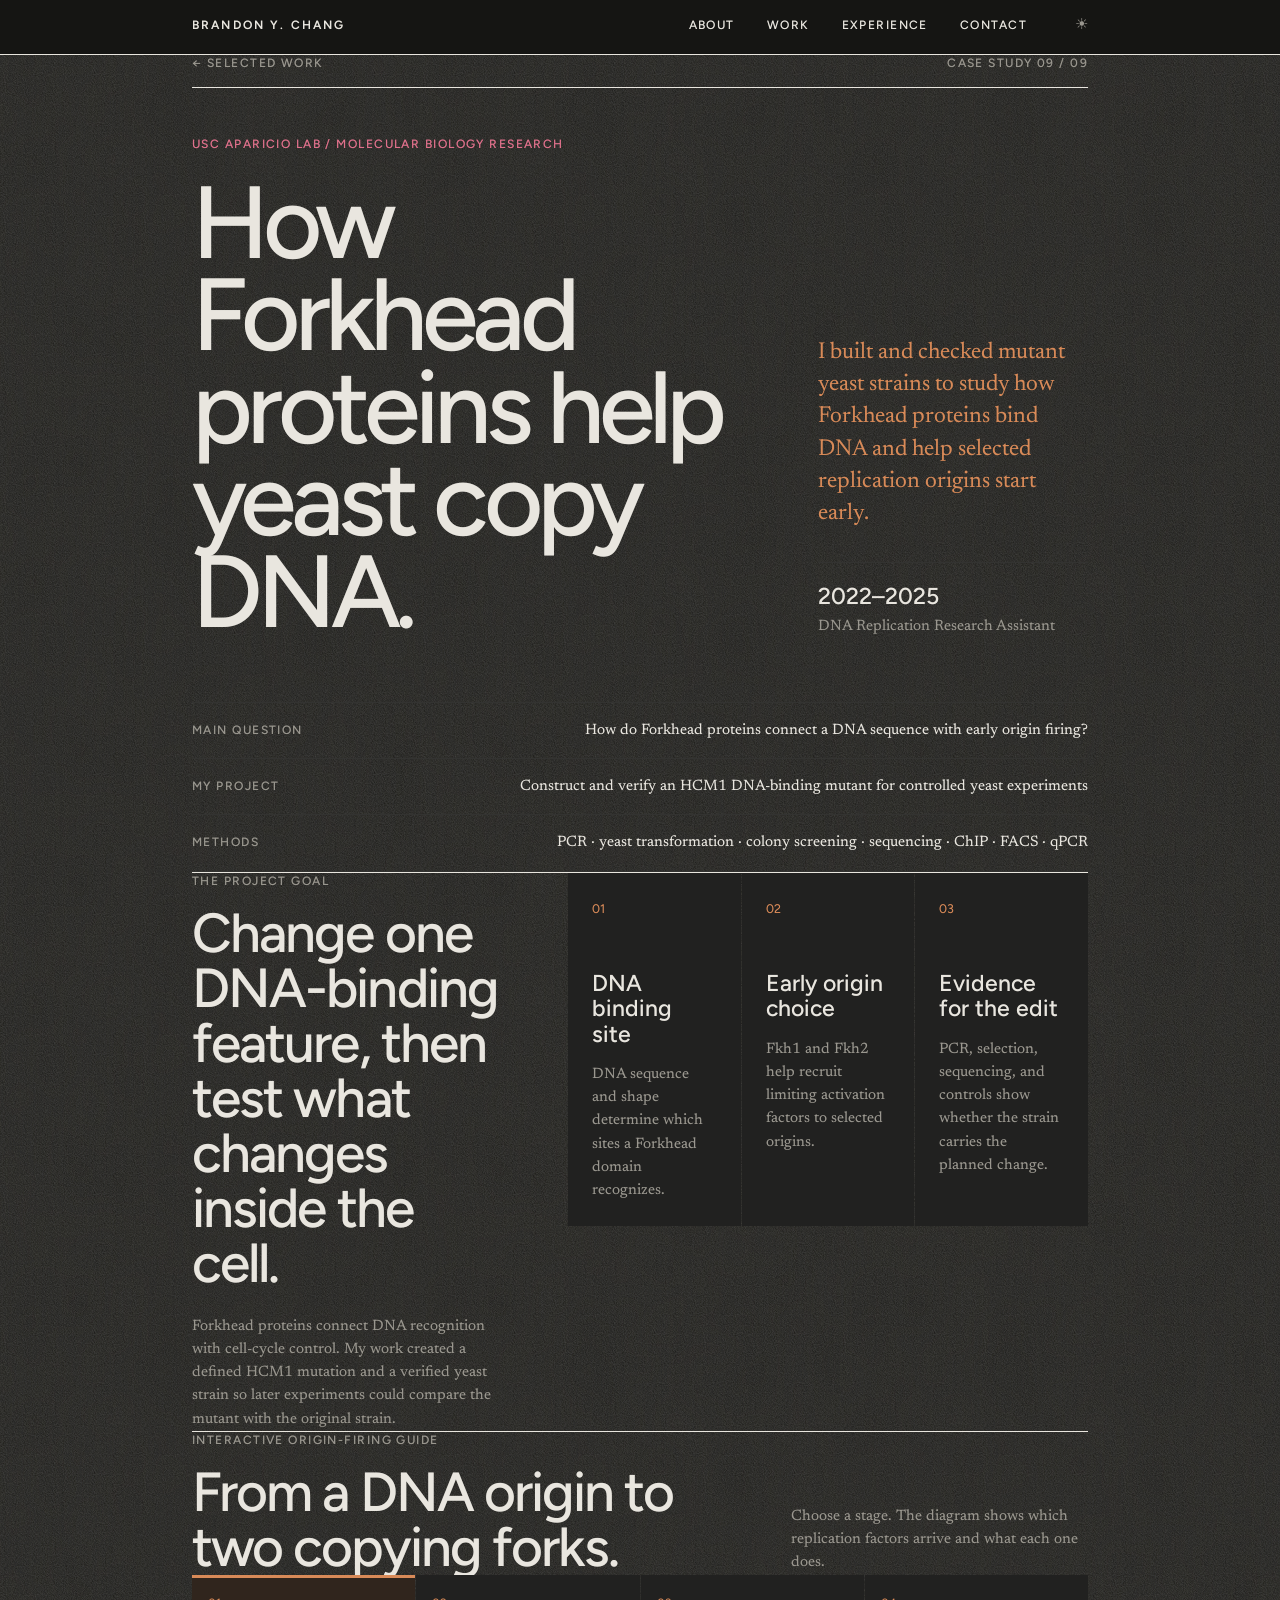
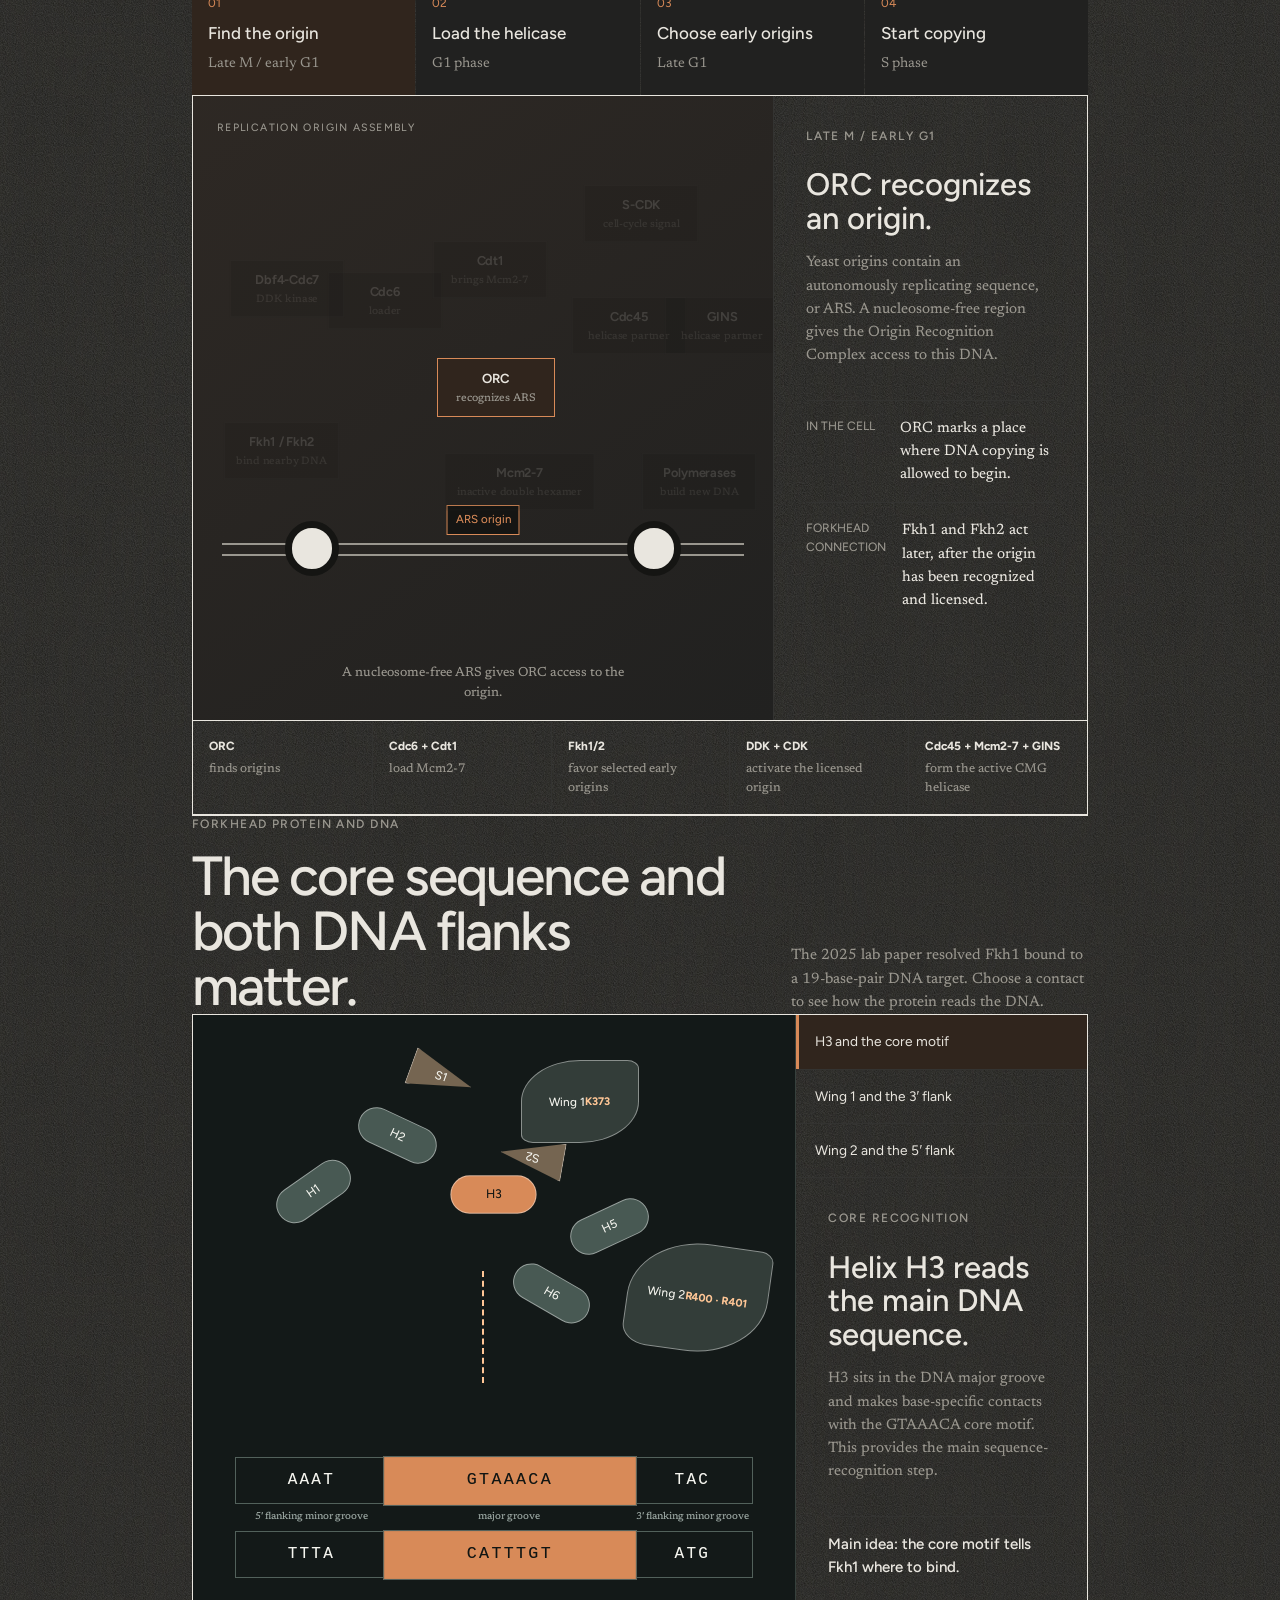
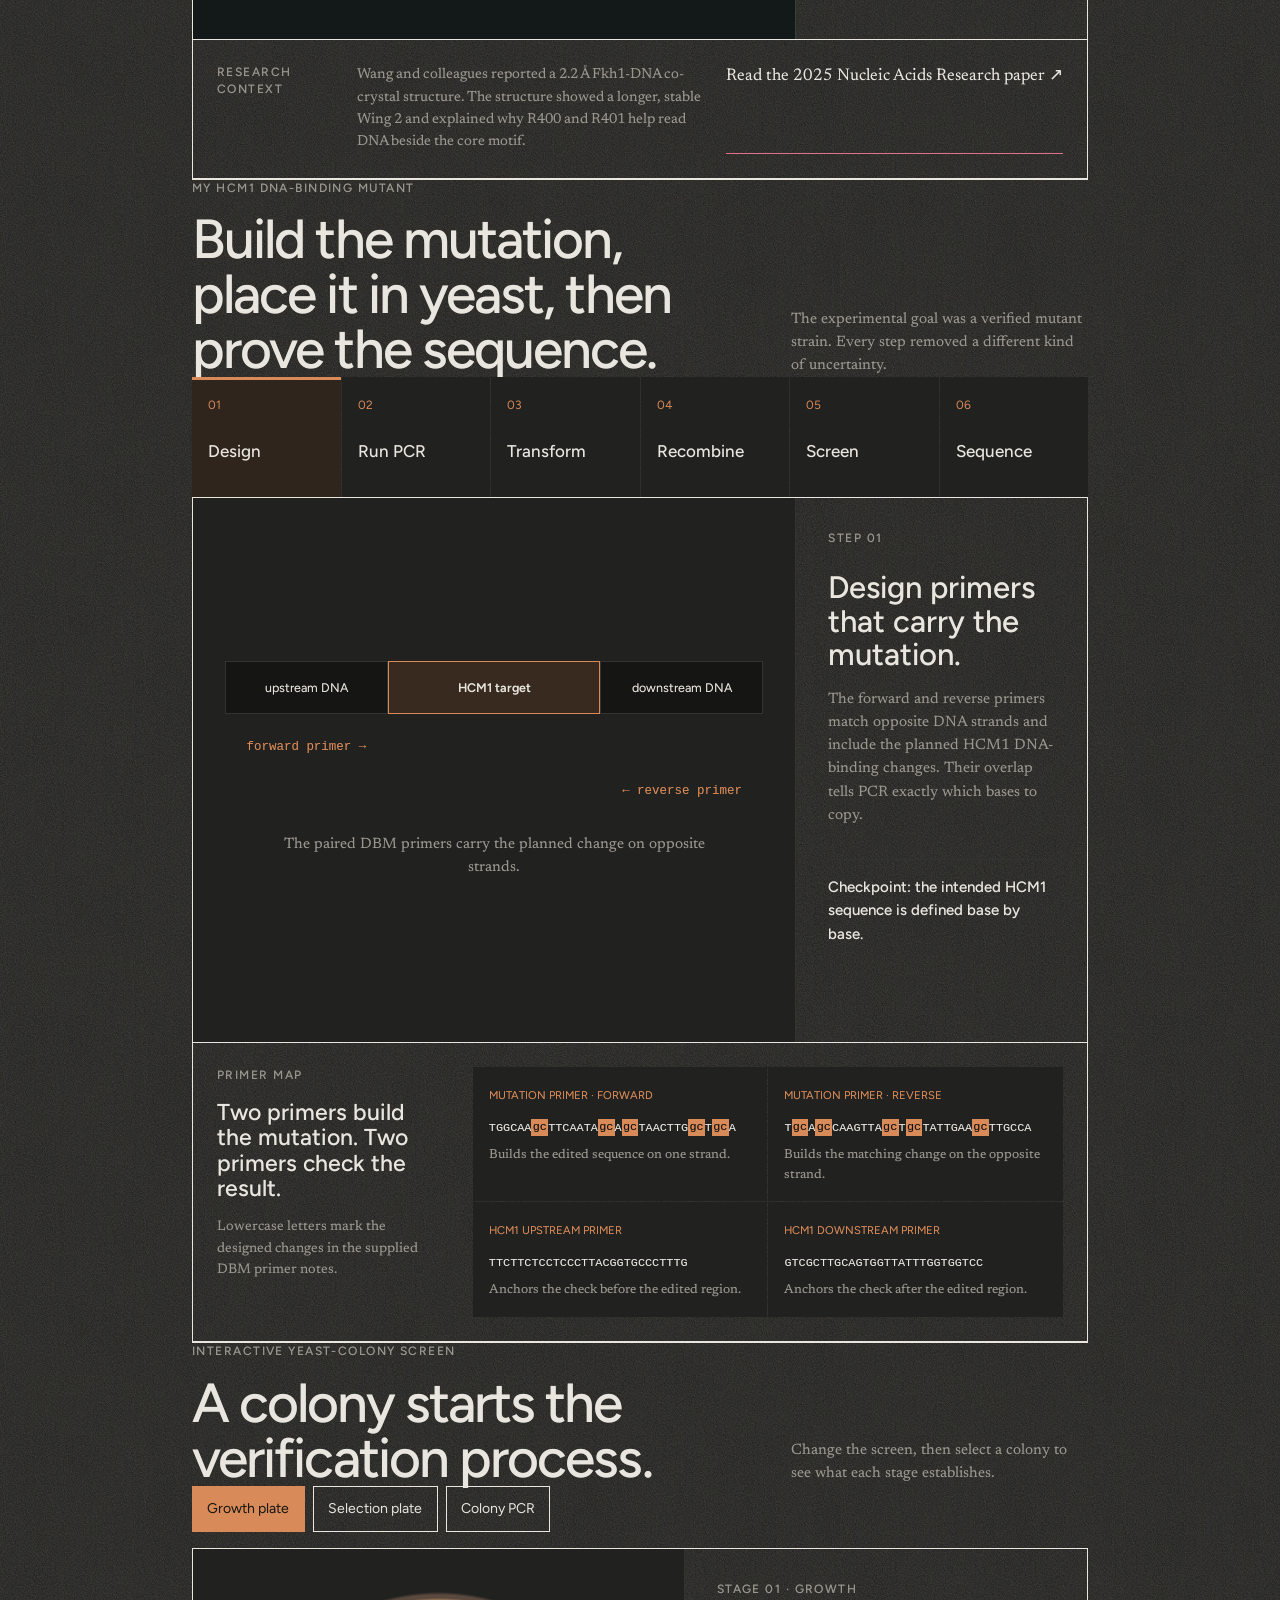
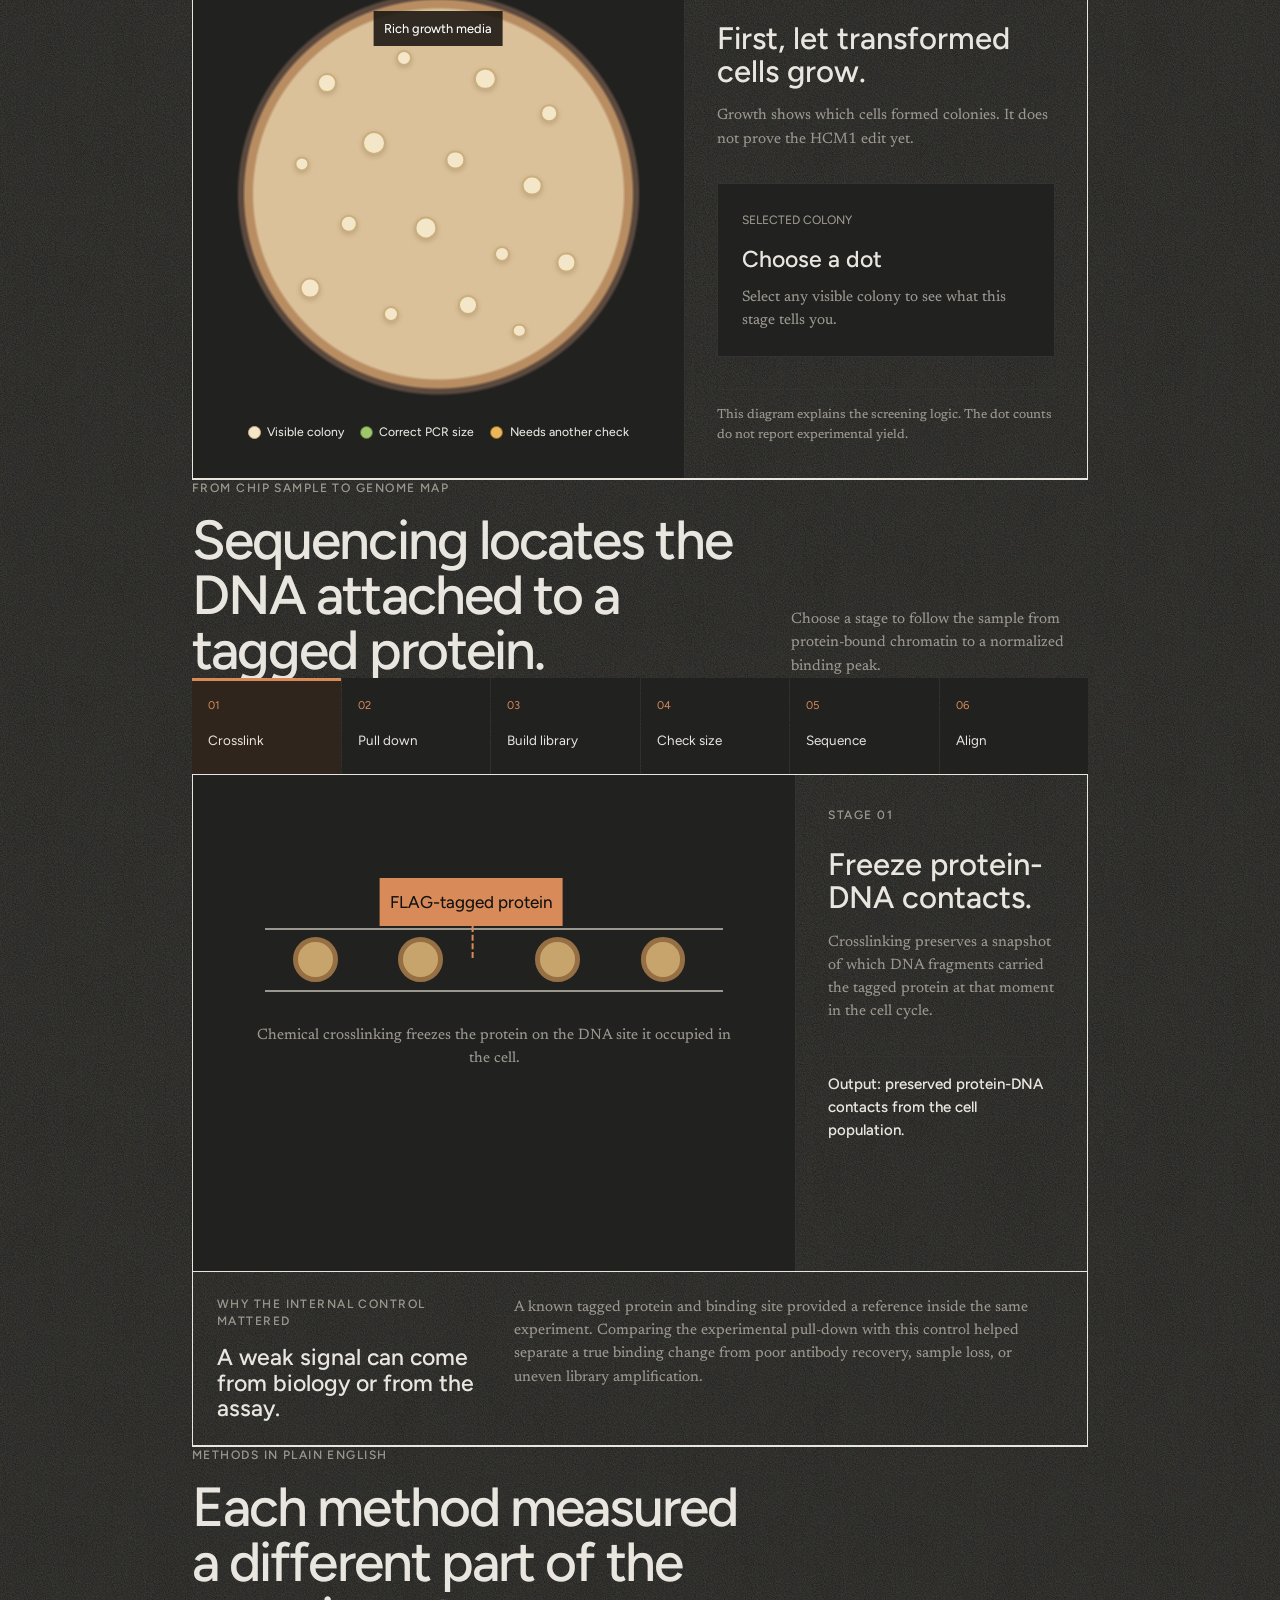
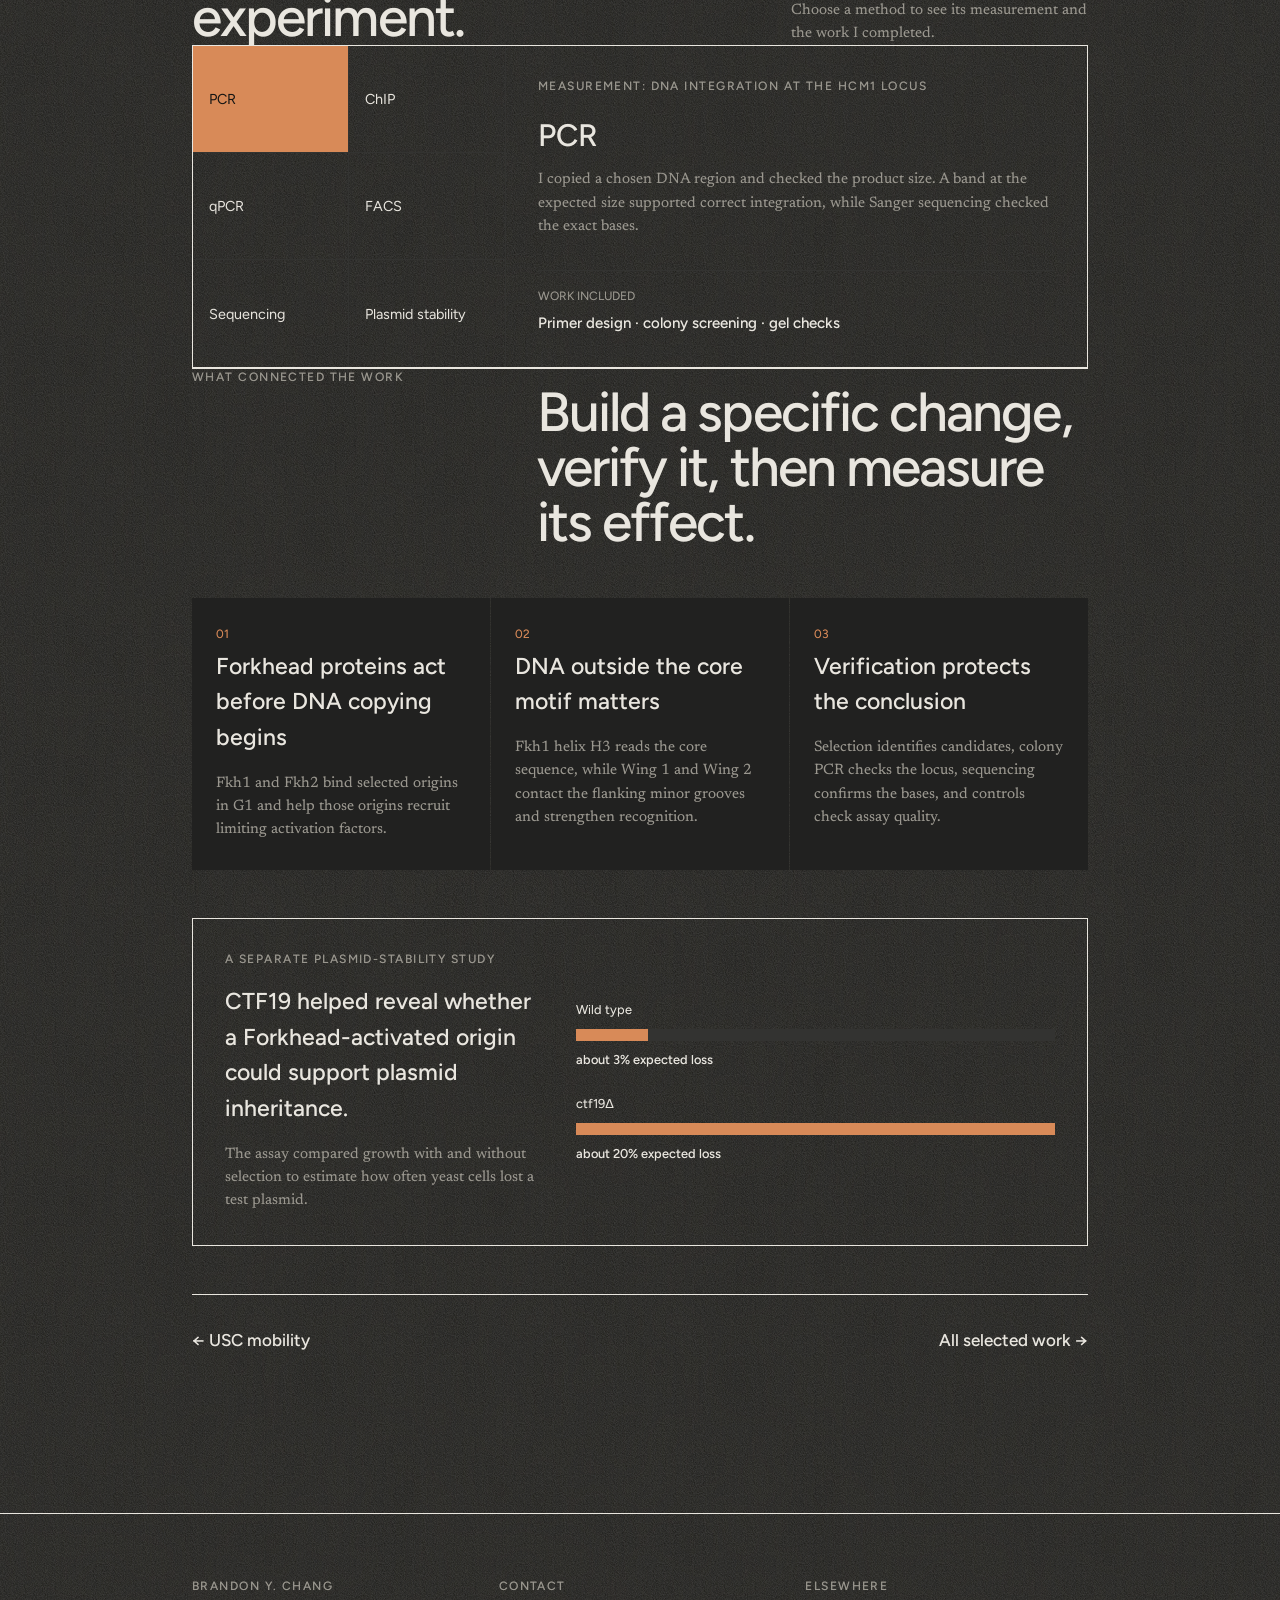
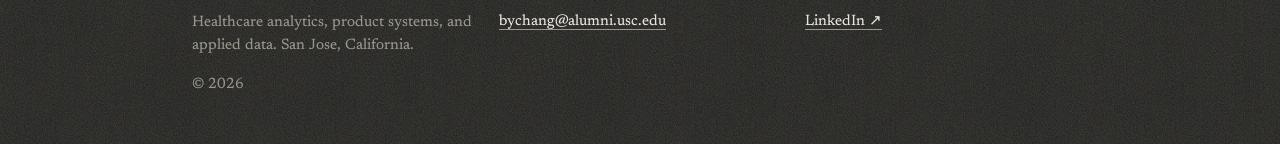
==== aparicio-lab.html @ e6389825 "Add files via upload" ====
<!doctype html>
<html lang="en" data-theme="dark">
<head>
  <meta charset="utf-8">
  <meta name="viewport" content="width=device-width, initial-scale=1">
  <meta name="description" content="An interactive case study of Brandon Chang's Forkhead protein, HCM1 gene-editing, yeast transformation, PCR, and DNA sequencing research in the USC Aparicio Lab.">
  <title>Forkhead and Yeast DNA Replication Research | Brandon Y. Chang</title>
  <link rel="preconnect" href="https://fonts.googleapis.com">
  <link rel="preconnect" href="https://fonts.gstatic.com" crossorigin>
  <link href="https://fonts.googleapis.com/css2?family=Aboreto&family=Figtree:wght@400;500;600&family=Newsreader:opsz,wght@6..72,400;6..72,500&display=swap" rel="stylesheet">
  <link rel="stylesheet" href="styles.css?v=19">
  <script src="script.js?v=19" defer></script>
</head>
<body class="case-page aparicio-case"><div class="shell">
  <header class="masthead-bar"><div class="page"><div class="bar">
    <a href="index.html" class="wordmark">Brandon&nbsp;Y.&nbsp;Chang</a>
    <nav class="nav" aria-label="Primary navigation"><a href="index.html#about" class="nav-item">About</a><a href="index.html#work" class="nav-item">Work</a><a href="index.html#experience" class="nav-item">Experience</a><a href="index.html#contact" class="nav-item">Contact</a></nav>
    <button type="button" class="theme-toggle" aria-label="Switch to light mode" title="Switch to light mode"><span aria-hidden="true">☀</span></button>
    <button type="button" class="burger" aria-expanded="false" aria-controls="mobile-menu" aria-label="Open menu"><span class="bar-line" aria-hidden="true"></span><span class="bar-line" aria-hidden="true"></span></button>
  </div></div></header>
  <div id="mobile-menu" class="drawer" aria-hidden="true"><div class="page drawer-inner"><a href="index.html" class="drawer-link">Home</a><a href="index.html#about" class="drawer-link">About</a><a href="index.html#work" class="drawer-link">Work</a><a href="index.html#experience" class="drawer-link">Experience</a><a href="index.html#contact" class="drawer-link">Contact</a></div></div>

  <main><div class="page aparicio-page">
    <section class="aparicio-hero">
      <div class="case-folio"><a class="label" href="index.html#work">← Selected work</a><span class="label">Case study 09 / 09</span></div>
      <div class="aparicio-title-grid">
        <div><p class="label headnote">USC Aparicio Lab / Molecular biology research</p><h1>How Forkhead proteins help yeast copy DNA.</h1></div>
        <div class="aparicio-summary"><p>I built and checked mutant yeast strains to study how Forkhead proteins bind DNA and help selected replication origins start early.</p><div><strong>2022–2025</strong><span>DNA Replication Research Assistant</span></div></div>
      </div>
      <dl class="case-credits aparicio-credits"><div><dt class="label">Main question</dt><dd>How do Forkhead proteins connect a DNA sequence with early origin firing?</dd></div><div><dt class="label">My project</dt><dd>Construct and verify an HCM1 DNA-binding mutant for controlled yeast experiments</dd></div><div><dt class="label">Methods</dt><dd>PCR · yeast transformation · colony screening · sequencing · ChIP · FACS · qPCR</dd></div></dl>
    </section>

    <section class="research-question" aria-labelledby="research-question-title">
      <div><p class="label">The project goal</p><h2 id="research-question-title">Change one DNA-binding feature, then test what changes inside the cell.</h2><p>Forkhead proteins connect DNA recognition with cell-cycle control. My work created a defined HCM1 mutation and a verified yeast strain so later experiments could compare the mutant with the original strain.</p></div>
      <div class="research-thread-grid">
        <article><span>01</span><strong>DNA binding site</strong><p>DNA sequence and shape determine which sites a Forkhead domain recognizes.</p></article>
        <article><span>02</span><strong>Early origin choice</strong><p>Fkh1 and Fkh2 help recruit limiting activation factors to selected origins.</p></article>
        <article><span>03</span><strong>Evidence for the edit</strong><p>PCR, selection, sequencing, and controls show whether the strain carries the planned change.</p></article>
      </div>
    </section>

    <section class="replication-explorer" aria-labelledby="replication-title">
      <div class="replication-head"><div><p class="label">Interactive origin-firing guide</p><h2 id="replication-title">From a DNA origin to two copying forks.</h2></div><p>Choose a stage. The diagram shows which replication factors arrive and what each one does.</p></div>
      <div class="replication-tabs replication-tabs-four" role="tablist" aria-label="Choose a DNA replication stage">
        <button type="button" class="active" role="tab" aria-selected="true" data-replication-stage="recognize"><span>01</span><strong>Find the origin</strong><small>Late M / early G1</small></button>
        <button type="button" role="tab" aria-selected="false" data-replication-stage="license"><span>02</span><strong>Load the helicase</strong><small>G1 phase</small></button>
        <button type="button" role="tab" aria-selected="false" data-replication-stage="recruit"><span>03</span><strong>Choose early origins</strong><small>Late G1</small></button>
        <button type="button" role="tab" aria-selected="false" data-replication-stage="fire"><span>04</span><strong>Start copying</strong><small>S phase</small></button>
      </div>
      <div class="replication-panel replication-panel-detailed">
        <div class="origin-machine" id="replication-diagram" data-stage="recognize" aria-label="Interactive diagram of origin recognition, licensing, activation, and replication fork formation">
          <div class="factor factor-orc"><strong>ORC</strong><span>recognizes ARS</span></div><div class="factor factor-cdc6"><strong>Cdc6</strong><span>loader</span></div><div class="factor factor-cdt1"><strong>Cdt1</strong><span>brings Mcm2-7</span></div><div class="factor factor-mcm"><strong>Mcm2-7</strong><span>inactive double hexamer</span></div><div class="factor factor-fkh"><strong>Fkh1 / Fkh2</strong><span>bind nearby DNA</span></div><div class="factor factor-ddk"><strong>Dbf4-Cdc7</strong><span>DDK kinase</span></div><div class="factor factor-cdk"><strong>S-CDK</strong><span>cell-cycle signal</span></div><div class="factor factor-cdc45"><strong>Cdc45</strong><span>helicase partner</span></div><div class="factor factor-gins"><strong>GINS</strong><span>helicase partner</span></div><div class="factor factor-pol"><strong>Polymerases</strong><span>build new DNA</span></div>
          <div class="origin-dna"><i class="nucleosome nucleosome-left"></i><i class="nucleosome nucleosome-right"></i><span class="ars-label">ARS origin</span><b class="strand strand-top"></b><b class="strand strand-bottom"></b><i class="fork fork-left"></i><i class="fork fork-right"></i></div>
          <div class="machine-caption" id="machine-caption">A nucleosome-free ARS gives ORC access to the origin.</div>
        </div>
        <article aria-live="polite"><p class="label" id="replication-kicker">Late M / early G1</p><h3 id="replication-stage-title">ORC recognizes an origin.</h3><p id="replication-stage-copy">Yeast origins contain an autonomously replicating sequence, or ARS. A nucleosome-free region gives the Origin Recognition Complex access to this DNA.</p><dl><div><dt>In the cell</dt><dd id="replication-plain">ORC marks a place where DNA copying is allowed to begin.</dd></div><div><dt>Forkhead connection</dt><dd id="replication-method">Fkh1 and Fkh2 act later, after the origin has been recognized and licensed.</dd></div></dl></article>
      </div>
      <div class="factor-legend"><span><b>ORC</b> finds origins</span><span><b>Cdc6 + Cdt1</b> load Mcm2-7</span><span><b>Fkh1/2</b> favor selected early origins</span><span><b>DDK + CDK</b> activate the licensed origin</span><span><b>Cdc45 + Mcm2-7 + GINS</b> form the active CMG helicase</span></div>
    </section>

    <section class="forkhead-explorer" aria-labelledby="forkhead-title">
      <div class="forkhead-head"><div><p class="label">Forkhead protein and DNA</p><h2 id="forkhead-title">The core sequence and both DNA flanks matter.</h2></div><p>The 2025 lab paper resolved Fkh1 bound to a 19-base-pair DNA target. Choose a contact to see how the protein reads the DNA.</p></div>
      <div class="forkhead-workbench">
        <div class="forkhead-visual" id="forkhead-visual" data-contact="core" aria-label="Diagram of Fkh1 helix H3, Wing 1, and Wing 2 contacting a DNA target">
          <div class="protein-fold"><span class="helix h1">H1</span><span class="helix h2">H2</span><span class="helix h3">H3</span><span class="beta s1">S1</span><span class="wing wing1">Wing 1<br><b>K373</b></span><span class="beta s2">S2</span><span class="helix h5">H5</span><span class="wing wing2">Wing 2<br><b>R400 · R401</b></span><span class="helix h6">H6</span></div>
          <div class="dna-contact-map"><div class="dna-strand dna-strand-one"><span class="flank-five">AAAT</span><span class="core-motif">GTAAACA</span><span class="flank-three">TAC</span></div><div class="groove-labels"><span>5′ flanking minor groove</span><span>major groove</span><span>3′ flanking minor groove</span></div><div class="dna-strand dna-strand-two"><span class="flank-five">TTTA</span><span class="core-motif">CATTTGT</span><span class="flank-three">ATG</span></div></div>
          <i class="contact-line contact-core"></i><i class="contact-line contact-wing-one"></i><i class="contact-line contact-wing-two"></i>
        </div>
        <div><div class="forkhead-tabs" role="tablist" aria-label="Choose a Forkhead DNA contact"><button type="button" class="active" role="tab" aria-selected="true" data-forkhead-contact="core">H3 and the core motif</button><button type="button" role="tab" aria-selected="false" data-forkhead-contact="wing1">Wing 1 and the 3′ flank</button><button type="button" role="tab" aria-selected="false" data-forkhead-contact="wing2">Wing 2 and the 5′ flank</button></div><article class="forkhead-readout" aria-live="polite"><p class="label" id="forkhead-contact-label">Core recognition</p><h3 id="forkhead-contact-title">Helix H3 reads the main DNA sequence.</h3><p id="forkhead-contact-copy">H3 sits in the DNA major groove and makes base-specific contacts with the GTAAACA core motif. This provides the main sequence-recognition step.</p><strong id="forkhead-contact-result">Main idea: the core motif tells Fkh1 where to bind.</strong></article></div>
      </div>
      <div class="paper-context"><p class="label">Research context</p><p>Wang and colleagues reported a 2.2 Å Fkh1-DNA co-crystal structure. The structure showed a longer, stable Wing 2 and explained why R400 and R401 help read DNA beside the core motif.</p><a class="link" href="https://doi.org/10.1093/nar/gkaf946" target="_blank" rel="noopener noreferrer">Read the 2025 Nucleic Acids Research paper ↗</a></div>
    </section>

    <section class="hcm-workbench" aria-labelledby="hcm-title">
      <div class="hcm-head"><div><p class="label">My HCM1 DNA-binding mutant</p><h2 id="hcm-title">Build the mutation, place it in yeast, then prove the sequence.</h2></div><p>The experimental goal was a verified mutant strain. Every step removed a different kind of uncertainty.</p></div>
      <div class="hcm-steps hcm-steps-six" role="tablist" aria-label="Choose an HCM1 strain-construction step"><button type="button" class="active" role="tab" aria-selected="true" data-hcm-step="design"><span>01</span><strong>Design</strong></button><button type="button" role="tab" aria-selected="false" data-hcm-step="pcr"><span>02</span><strong>Run PCR</strong></button><button type="button" role="tab" aria-selected="false" data-hcm-step="transform"><span>03</span><strong>Transform</strong></button><button type="button" role="tab" aria-selected="false" data-hcm-step="recombine"><span>04</span><strong>Recombine</strong></button><button type="button" role="tab" aria-selected="false" data-hcm-step="screen"><span>05</span><strong>Screen</strong></button><button type="button" role="tab" aria-selected="false" data-hcm-step="sequence"><span>06</span><strong>Sequence</strong></button></div>
      <div class="hcm-stage hcm-stage-detailed">
        <div class="edit-canvas" id="gene-edit-diagram" data-step="design" aria-label="Interactive HCM1 primer, PCR, transformation, recombination, screening, and sequencing diagram">
          <div class="edit-state" data-edit-view="design"><div class="edit-gene-line"><span>upstream DNA</span><strong>HCM1 target</strong><span>downstream DNA</span></div><div class="primer-arrow primer-forward">forward primer →</div><div class="primer-arrow primer-reverse">← reverse primer</div><p>The paired DBM primers carry the planned change on opposite strands.</p></div>
          <div class="edit-state" data-edit-view="pcr">
            <div class="pcr-cycle-visual" aria-label="PCR cycle showing strand separation, primer binding, and DNA extension">
              <article class="pcr-phase pcr-denature"><header><span>01</span><strong>Separate strands</strong><small>95°C</small></header><div class="pcr-strand-set"><div class="pcr-strand strand-a"><b>5′</b><i></i><b>3′</b></div><div class="pcr-strand strand-b"><b>3′</b><i></i><b>5′</b></div></div><p>Heat breaks the bonds between the two template strands.</p></article>
              <article class="pcr-phase pcr-anneal"><header><span>02</span><strong>Bind primers</strong><small>about 55°C</small></header><div class="pcr-strand-set"><div class="pcr-strand strand-a"><b>5′</b><i></i><b>3′</b><em class="primer primer-reverse-copy">reverse primer</em></div><div class="pcr-strand strand-b"><b>3′</b><i></i><b>5′</b><em class="primer primer-forward-copy">forward primer</em></div></div><p>The forward and reverse primers attach to matching HCM1 sequences.</p></article>
              <article class="pcr-phase pcr-extend"><header><span>03</span><strong>Extend new DNA</strong><small>72°C</small></header><div class="pcr-strand-set"><div class="pcr-strand strand-a"><b>5′</b><i></i><b>3′</b><em class="new-dna new-dna-top"></em></div><div class="pcr-strand strand-b"><b>3′</b><i></i><b>5′</b><em class="new-dna new-dna-bottom"></em></div></div><span class="pcr-polymerase-note">DNA polymerase extends from each primer</span><p>Polymerase adds bases from each primer to copy the full edited fragment.</p></article>
            </div>
            <div class="pcr-copy-growth" aria-label="PCR copy count after three cycles"><span>Start<strong>1 template</strong></span><i>→</i><span>Cycle 1<strong>2 copies</strong></span><i>→</i><span>Cycle 2<strong>4 copies</strong></span><i>→</i><span>Cycle 3<strong>8 copies</strong></span></div>
            <p>Repeating these three temperatures produces enough HCM1 DNA for yeast transformation.</p>
          </div>
          <div class="edit-state" data-edit-view="transform"><div class="transformation-diagram"><span class="dna-fragment">edited DNA</span><i class="transform-arrow">→</i><span class="yeast-cell"><b>yeast</b></span><div><strong>LiAc + PEG</strong><small>helps DNA enter cells</small></div></div><p>Transformation introduces the edited DNA into a population of yeast cells.</p></div>
          <div class="edit-state" data-edit-view="recombine"><div class="alignment-stack"><div><span>left matching region</span><strong>planned HCM1 edit</strong><span>right matching region</span></div><i>aligns with</i><div><span>left genomic DNA</span><strong>original HCM1 region</strong><span>right genomic DNA</span></div></div><div class="recombined-result">homologous recombination → edited genomic locus</div><p>Matching DNA on both sides guides repair to the intended location.</p></div>
          <div class="edit-state" data-edit-view="screen"><div class="screen-diagram"><span class="mini-colony">A</span><span class="mini-colony confirmed">B</span><span class="mini-colony">C</span><i>selection plate</i><div class="gel-lanes"><b></b><b class="band-ok"></b><b></b></div></div><p>Selection finds cells carrying the marker. Colony PCR checks whether the edit sits at the correct locus.</p></div>
          <div class="edit-state" data-edit-view="sequence"><div class="sequence-alignment"><div><span>Expected edit</span><code>TGGCAA<mark>gc</mark>TTCAATA<mark>gc</mark>A<mark>gc</mark>TAACTTG<mark>gc</mark>T<mark>gc</mark>A</code></div><div><span>Colony read</span><code>TGGCAA<mark>GC</mark>TTCAATA<mark>GC</mark>A<mark>GC</mark>TAACTTG<mark>GC</mark>T<mark>GC</mark>A</code></div><div class="alignment-match">|||||||||||||||||||||||||||||||||||</div></div><p>A matching Sanger read confirms the intended bases before the strain moves into later experiments.</p></div>
        </div>
        <article aria-live="polite"><p class="label" id="hcm-step-label">Step 01</p><h3 id="hcm-step-title">Design primers that carry the mutation.</h3><p id="hcm-step-copy">The forward and reverse primers match opposite DNA strands and include the planned HCM1 DNA-binding changes. Their overlap tells PCR exactly which bases to copy.</p><strong id="hcm-step-result">Checkpoint: the intended HCM1 sequence is defined base by base.</strong></article>
      </div>
      <div class="primer-board" aria-labelledby="primer-board-title"><div><p class="label">Primer map</p><h3 id="primer-board-title">Two primers build the mutation. Two primers check the result.</h3><p>Lowercase letters mark the designed changes in the supplied DBM primer notes.</p></div><div class="primer-cards"><article><span>Mutation primer · forward</span><code>TGGCAA<mark>gc</mark>TTCAATA<mark>gc</mark>A<mark>gc</mark>TAACTTG<mark>gc</mark>T<mark>gc</mark>A</code><p>Builds the edited sequence on one strand.</p></article><article><span>Mutation primer · reverse</span><code>T<mark>gc</mark>A<mark>gc</mark>CAAGTTA<mark>gc</mark>T<mark>gc</mark>TATTGAA<mark>gc</mark>TTGCCA</code><p>Builds the matching change on the opposite strand.</p></article><article><span>HCM1 upstream primer</span><code>TTCTTCTCCTCCCTTACGGTGCCCTTTG</code><p>Anchors the check before the edited region.</p></article><article><span>HCM1 downstream primer</span><code>GTCGCTTGCAGTGGTTATTTGGTGGTCC</code><p>Anchors the check after the edited region.</p></article></div></div>
    </section>

    <section class="colony-explorer" aria-labelledby="colony-title">
      <div class="colony-head"><div><p class="label">Interactive yeast-colony screen</p><h2 id="colony-title">A colony starts the verification process.</h2></div><p>Change the screen, then select a colony to see what each stage establishes.</p></div>
      <div class="colony-controls" role="tablist" aria-label="Choose a colony screening stage"><button type="button" class="active" role="tab" aria-selected="true" data-plate-condition="growth">Growth plate</button><button type="button" role="tab" aria-selected="false" data-plate-condition="selection">Selection plate</button><button type="button" role="tab" aria-selected="false" data-plate-condition="pcr">Colony PCR</button></div>
      <div class="colony-lab">
        <div><div class="yeast-plate" id="yeast-plate" data-condition="growth" aria-label="Interactive diagram of yeast colonies on an agar plate"><span class="plate-label" id="plate-label">Rich growth media</span>
          <button type="button" class="yeast-colony" style="--x:24%;--y:24%;--s:1.25rem" data-colony="01" data-select="no" data-pcr="none" aria-label="Colony 01"></button><button type="button" class="yeast-colony" style="--x:42%;--y:18%;--s:1rem" data-colony="02" data-select="yes" data-pcr="confirmed" aria-label="Colony 02"></button><button type="button" class="yeast-colony" style="--x:61%;--y:23%;--s:1.4rem" data-colony="03" data-select="yes" data-pcr="recheck" aria-label="Colony 03"></button><button type="button" class="yeast-colony" style="--x:76%;--y:31%;--s:1.1rem" data-colony="04" data-select="no" data-pcr="none" aria-label="Colony 04"></button><button type="button" class="yeast-colony" style="--x:18%;--y:43%;--s:.95rem" data-colony="05" data-select="yes" data-pcr="confirmed" aria-label="Colony 05"></button><button type="button" class="yeast-colony" style="--x:35%;--y:38%;--s:1.5rem" data-colony="06" data-select="yes" data-pcr="confirmed" aria-label="Colony 06"></button><button type="button" class="yeast-colony" style="--x:54%;--y:42%;--s:1.2rem" data-colony="07" data-select="no" data-pcr="none" aria-label="Colony 07"></button><button type="button" class="yeast-colony" style="--x:72%;--y:48%;--s:1.3rem" data-colony="08" data-select="yes" data-pcr="confirmed" aria-label="Colony 08"></button><button type="button" class="yeast-colony" style="--x:29%;--y:57%;--s:1.15rem" data-colony="09" data-select="yes" data-pcr="recheck" aria-label="Colony 09"></button><button type="button" class="yeast-colony" style="--x:47%;--y:58%;--s:1.45rem" data-colony="10" data-select="yes" data-pcr="confirmed" aria-label="Colony 10"></button><button type="button" class="yeast-colony" style="--x:65%;--y:64%;--s:1rem" data-colony="11" data-select="no" data-pcr="none" aria-label="Colony 11"></button><button type="button" class="yeast-colony" style="--x:80%;--y:66%;--s:1.2rem" data-colony="12" data-select="yes" data-pcr="confirmed" aria-label="Colony 12"></button><button type="button" class="yeast-colony" style="--x:20%;--y:72%;--s:1.3rem" data-colony="13" data-select="no" data-pcr="none" aria-label="Colony 13"></button><button type="button" class="yeast-colony" style="--x:39%;--y:78%;--s:1rem" data-colony="14" data-select="yes" data-pcr="confirmed" aria-label="Colony 14"></button><button type="button" class="yeast-colony" style="--x:57%;--y:76%;--s:1.25rem" data-colony="15" data-select="yes" data-pcr="recheck" aria-label="Colony 15"></button><button type="button" class="yeast-colony" style="--x:69%;--y:82%;--s:.9rem" data-colony="16" data-select="yes" data-pcr="confirmed" aria-label="Colony 16"></button>
        </div><div class="plate-legend"><span><i class="legend-colony"></i>Visible colony</span><span><i class="legend-confirmed"></i>Correct PCR size</span><span><i class="legend-recheck"></i>Needs another check</span></div></div>
        <aside class="colony-readout" aria-live="polite"><p class="label" id="plate-stage-label">Stage 01 · Growth</p><h3 id="plate-stage-title">First, let transformed cells grow.</h3><p id="plate-stage-copy">Growth shows which cells formed colonies. It does not prove the HCM1 edit yet.</p><div class="selected-colony"><span>Selected colony</span><strong id="selected-colony-id">Choose a dot</strong><p id="selected-colony-copy">Select any visible colony to see what this stage tells you.</p></div><p class="plate-note">This diagram explains the screening logic. The dot counts do not report experimental yield.</p></aside>
      </div>
    </section>

    <section class="sequencing-explorer" aria-labelledby="sequencing-title">
      <div class="sequencing-head">
<div>
<p class="label">From ChIP sample to genome map</p>
<h2 id="sequencing-title">Sequencing locates the DNA attached to a tagged protein.</h2>
</div>
<p>Choose a stage to follow the sample from protein-bound chromatin to a normalized binding peak.</p>
</div>
      <div class="sequencing-steps" role="tablist" aria-label="Choose a ChIP sequencing stage">
<button type="button" class="active" role="tab" aria-selected="true" data-seq-stage="crosslink">
<span>01</span>Crosslink</button>
<button type="button" role="tab" aria-selected="false" data-seq-stage="pull">
<span>02</span>Pull down</button>
<button type="button" role="tab" aria-selected="false" data-seq-stage="library">
<span>03</span>Build library</button>
<button type="button" role="tab" aria-selected="false" data-seq-stage="qc">
<span>04</span>Check size</button>
<button type="button" role="tab" aria-selected="false" data-seq-stage="sequence">
<span>05</span>Sequence</button>
<button type="button" role="tab" aria-selected="false" data-seq-stage="align">
<span>06</span>Align</button>
</div>
      <div class="sequencing-workbench">
<div class="seq-visual" id="seq-visual" data-stage="crosslink" aria-label="Interactive ChIP sequencing and alignment diagram">
<div class="seq-view" data-seq-view="crosslink">
<div class="chromatin-line">
<i>
</i>
<i>
</i>
<i>
</i>
<i>
</i>
<span class="bound-protein">FLAG-tagged protein</span>
</div>
<p>Chemical crosslinking freezes the protein on the DNA site it occupied in the cell.</p>
</div>
<div class="seq-view" data-seq-view="pull">
<div class="fragment-cloud">
<span>
</span>
<span class="target-fragment">
<b>Y</b>
</span>
<span>
</span>
<span>
</span>
<span>
</span>
</div>
<p>An antibody recognizes the tag and enriches DNA fragments attached to the protein of interest.</p>
</div>
<div class="seq-view" data-seq-view="library">
<div class="library-fragments">
<span>
<b>A</b>DNA fragment<b>B</b>
</span>
<span>
<b>A</b>DNA fragment<b>B</b>
</span>
<span>
<b>A</b>DNA fragment<b>B</b>
</span>
</div>
<p>Known adapter sequences become bookends. Universal primers copy the unknown DNA between them.</p>
</div>
<div class="seq-view" data-seq-view="qc">
<div class="bioanalyzer-chart">
<i class="primer-dimer">
</i>
<i class="library-smear">
</i>
<span>primer dimers</span>
<strong>desired library range<br>about 300–500 bp</strong>
</div>
<p>A Bioanalyzer checks concentration and fragment size before samples are pooled.</p>
</div>
<div class="seq-view" data-seq-view="sequence">
<div class="read-grid">
<code>GTAAACAT</code>
<code>TAAACATA</code>
<code>AAACATAC</code>
<code>CGAAATGT</code>
<code>GAAATGTA</code>
<code>AAATGTAA</code>
</div>
<p>The sequencer returns millions of short DNA reads from the enriched library.</p>
</div>
<div class="seq-view" data-seq-view="align">
<div class="genome-alignment">
<div class="reference-track">reference genome</div>
<span style="--x:14%;--w:28%">
</span>
<span style="--x:22%;--w:31%">
</span>
<span style="--x:36%;--w:24%">
</span>
<span style="--x:43%;--w:29%">
</span>
<i class="binding-peak">
</i>
</div>
<div class="alignment-actions">
<span>align</span>
<span>sort</span>
<span>remove repeats</span>
<span>group into bins</span>
<span>normalize</span>
</div>
<p>Overlapping reads create a peak at a genomic location where the protein was enriched.</p>
</div>
</div>
<article aria-live="polite">
<p class="label" id="seq-stage-label">Stage 01</p>
<h3 id="seq-stage-title">Freeze protein-DNA contacts.</h3>
<p id="seq-stage-copy">Crosslinking preserves a snapshot of which DNA fragments carried the tagged protein at that moment in the cell cycle.</p>
<strong id="seq-stage-result">Output: preserved protein-DNA contacts from the cell population.</strong>
</article>
</div>
      <div class="control-strip">
<div>
<p class="label">Why the internal control mattered</p>
<h3>A weak signal can come from biology or from the assay.</h3>
</div>
<p>A known tagged protein and binding site provided a reference inside the same experiment. Comparing the experimental pull-down with this control helped separate a true binding change from poor antibody recovery, sample loss, or uneven library amplification.</p>
</div>
    </section>

    <section class="method-explorer" aria-labelledby="methods-title"><div class="method-head"><div><p class="label">Methods in plain English</p><h2 id="methods-title">Each method measured a different part of the experiment.</h2></div><p>Choose a method to see its measurement and the work I completed.</p></div><div class="method-workbench"><div class="method-buttons" role="tablist" aria-label="Choose a laboratory method"><button type="button" class="active" role="tab" aria-selected="true" data-lab-method="pcr">PCR</button><button type="button" role="tab" aria-selected="false" data-lab-method="chip">ChIP</button><button type="button" role="tab" aria-selected="false" data-lab-method="qpcr">qPCR</button><button type="button" role="tab" aria-selected="false" data-lab-method="facs">FACS</button><button type="button" role="tab" aria-selected="false" data-lab-method="seq">Sequencing</button><button type="button" role="tab" aria-selected="false" data-lab-method="stability">Plasmid stability</button></div><article aria-live="polite"><p class="label" id="method-question">Measurement: DNA integration at the HCM1 locus</p><h3 id="method-name">PCR</h3><p id="method-copy">I copied a chosen DNA region and checked the product size. A band at the expected size supported correct integration, while Sanger sequencing checked the exact bases.</p><div><span>Work included</span><strong id="method-work">Primer design · colony screening · gel checks</strong></div></article></div></section>

    <section class="aparicio-results"><div><p class="label">What connected the work</p><h2>Build a specific change, verify it, then measure its effect.</h2></div><div class="aparicio-result-grid"><article><span>01</span><h3>Forkhead proteins act before DNA copying begins</h3><p>Fkh1 and Fkh2 bind selected origins in G1 and help those origins recruit limiting activation factors.</p></article><article><span>02</span><h3>DNA outside the core motif matters</h3><p>Fkh1 helix H3 reads the core sequence, while Wing 1 and Wing 2 contact the flanking minor grooves and strengthen recognition.</p></article><article><span>03</span><h3>Verification protects the conclusion</h3><p>Selection identifies candidates, colony PCR checks the locus, sequencing confirms the bases, and controls check assay quality.</p></article></div><div class="stability-benchmark"><div><p class="label">A separate plasmid-stability study</p><h3>CTF19 helped reveal whether a Forkhead-activated origin could support plasmid inheritance.</h3><p>The assay compared growth with and without selection to estimate how often yeast cells lost a test plasmid.</p></div><div class="stability-bars" aria-label="Expected plasmid loss rates"><div><span>Wild type</span><i><b style="width:15%"></b></i><strong>about 3% expected loss</strong></div><div><span>ctf19Δ</span><i><b style="width:100%"></b></i><strong>about 20% expected loss</strong></div></div></div></section>

    <nav class="project-nav case-nav" aria-label="Case study navigation"><a href="usc-parking.html">← USC mobility</a><a href="index.html#work">All selected work →</a></nav>
  </div></main>
  <footer class="colophon" id="contact"><div class="page"><div class="grid footer-grid"><div class="c-4"><p class="label">Brandon Y. Chang</p><p class="colophon-note">Healthcare analytics, product systems, and applied data. San Jose, California.</p><p class="colophon-note">© 2026</p></div><div class="c-4"><p class="label">Contact</p><ul class="colophon-list"><li><a class="link" href="mailto:bychang@alumni.usc.edu">bychang@alumni.usc.edu</a></li></ul></div><div class="c-4"><p class="label">Elsewhere</p><ul class="colophon-list"><li><a class="link" href="https://www.linkedin.com/in/brandonychang" target="_blank" rel="noopener noreferrer">LinkedIn ↗</a></li></ul></div></div></div></footer>
</div></body>
</html>
---- styles.css ----
:root,
:root[data-theme="light"] {
  --green: #43713d;
  --carmine: #8f0a30;
  --ochre: #7a5e02;
  --paper: #f0f0f0;
  --paper-sunk: #e3e3e3;
  --ink: #14130f;
  --ink-muted: #6c6c6c;
  --rule: #d2d2d2;
  --rule-strong: #14130f;
  --accent: var(--green);
  --accent-alt: var(--carmine);
  --accent-third: var(--ochre);
  --font-grotesk: "Figtree", "Helvetica Neue", Helvetica, Arial, sans-serif;
  --font-serif: "Newsreader", "Times New Roman", Times, serif;
  --font-script: "Aboreto", "Marker Felt", cursive;
  --t--2: .688rem;
  --t--1: .75rem;
  --t-0: .9375rem;
  --t-1: 1.0625rem;
  --t-2: 1.4375rem;
  --t-3: 1.9375rem;
  --t-4: 2.5625rem;
  --t-5: 3.4375rem;
  --t-6: 4.5625rem;
  --t-7: 6.0625rem;
  --t-8: 8.0625rem;
  --t-9: 10.75rem;
  --t-page: clamp(var(--t-4), 7vw, var(--t-6));
  --lh-tight: .9;
  --lh-snug: 1.15;
  --lh-body: 1.55;
  --lh-ui: 1.4;
  --tr-display: -.035em;
  --tr-tight: -.015em;
  --tr-label: .12em;
  --tr-wide: .18em;
  --u: .5rem;
  --u2: 1rem;
  --u3: 1.5rem;
  --u4: 2rem;
  --u6: 3rem;
  --u8: 4rem;
  --u12: 6rem;
  --u16: 8rem;
  --cols: 12;
  --gutter: 1.5rem;
  --margin: 2in;
  --page-max: 1760px;
  --measure: 68ch;
  color-scheme: light;
}

/* V8 portfolio specificity and interactive prototypes */

.tracker-mini {
  align-items: center;
  display: flex;
  gap: .5rem;
  margin-top: var(--u6);
}

.tracker-mini span {
  border: 1px solid var(--rule);
  font-family: var(--font-grotesk);
  font-size: .65rem;
  letter-spacing: .08em;
  padding: .45rem .55rem;
}

.tracker-mini i {
  background: var(--case-accent);
  height: 1px;
  width: 2rem;
}

.portfolio-proof {
  border-block: 1px solid var(--rule-strong);
  display: grid;
  gap: var(--u8);
  grid-template-columns: .72fr 1.28fr;
  padding-block: var(--u12);
}

.portfolio-proof h2,
.dog-lab h2,
.route-planner h2 {
  font-family: var(--font-grotesk);
  font-size: clamp(var(--t-3), 4vw, var(--t-5));
  font-weight: 500;
  letter-spacing: var(--tr-display);
  line-height: 1.05;
  margin-top: var(--u2);
}

.proof-lines article {
  border-top: 1px solid var(--rule);
  display: grid;
  gap: var(--u2);
  grid-template-columns: 3rem 1fr 1.6fr;
  padding-block: var(--u3);
}

.proof-lines span,
.dog-notes article > span {
  color: var(--case-accent);
  font-family: var(--font-grotesk);
  font-size: var(--t--1);
  letter-spacing: var(--tr-label);
  text-transform: uppercase;
}

.proof-lines h3,
.dog-notes h3 {
  font-family: var(--font-grotesk);
  font-size: var(--t-2);
  font-weight: 500;
  line-height: 1.12;
}

.proof-lines p,
.dog-notes p {
  color: var(--ink-muted);
  font-size: var(--t-0);
}

.dog-live-demo .camera-actions { opacity: .8; }
.dog-keypoints i {
  background: #6de899;
  border: 2px solid #122018;
  border-radius: 50%;
  height: .72rem;
  left: var(--x);
  position: absolute;
  top: var(--y);
  transform: translate(-50%, -50%);
  transition: transform .3s ease;
  width: .72rem;
  z-index: 4;
}

.yard-marker {
  border: 2px solid #ff667d;
  border-radius: 50%;
  height: 3rem;
  left: 64%;
  opacity: 0;
  position: absolute;
  top: 68%;
  transform: scale(.4);
  transition: opacity .3s ease, transform .3s ease;
  width: 3rem;
  z-index: 5;
}

.yard-marker::before,
.yard-marker::after {
  background: #ff667d;
  content: "";
  left: 50%;
  position: absolute;
  top: 50%;
  transform: translate(-50%, -50%);
}

.yard-marker::before { height: 1px; width: 4rem; }
.yard-marker::after { height: 4rem; width: 1px; }

.dog-run-button {
  background: #72d58b;
  color: #101410;
  font-family: var(--font-grotesk);
  font-size: var(--t-0);
  margin-top: var(--u4);
  padding: .8rem 1rem;
  transition: transform .2s ease, background .2s ease;
}

.dog-run-button:hover,
.dog-run-button:focus-visible { background: #91e4a4; transform: translateY(-2px); }
.dog-confirmed .detection-box { border-color: #72d58b; }
.dog-confirmed .detection-box span { background: #72d58b; }
.dog-confirmed .yard-marker { opacity: 1; transform: scale(1); }
.dog-confirmed .dog-keypoints i { transform: translate(-50%, -50%) scale(1.35); }

.dog-lab {
  background: var(--paper-sunk);
  border-block: 1px solid var(--rule-strong);
  display: grid;
  gap: var(--u8);
  grid-template-columns: 1.15fr .85fr;
  margin-bottom: var(--u8);
  padding: var(--u6);
}

.dog-lab-copy > p:not(.label) {
  color: var(--ink-muted);
  margin-top: var(--u3);
  max-width: 58ch;
}

.dog-sliders { display: grid; gap: var(--u3); margin-top: var(--u6); }
.dog-sliders label {
  display: grid;
  font-family: var(--font-grotesk);
  gap: var(--u);
  grid-template-columns: 1fr auto;
}

.dog-sliders input {
  accent-color: var(--case-accent);
  grid-column: 1 / -1;
  width: 100%;
}

.dog-sliders output { color: var(--case-accent); }
.dog-condition-buttons,
.route-button-group { display: flex; flex-wrap: wrap; gap: .4rem; margin-top: var(--u4); }

.dog-condition-buttons button,
.route-button-group button {
  border: 1px solid var(--rule);
  color: var(--ink-muted);
  font-family: var(--font-grotesk);
  font-size: .78rem;
  padding: .58rem .72rem;
}

.dog-condition-buttons button.active,
.route-button-group button.active {
  background: var(--case-accent);
  border-color: var(--case-accent);
  color: var(--paper);
}

.dog-lab-result {
  background: #171a18;
  color: #f1f3f1;
  min-height: 25rem;
  padding: var(--u4);
}

.dog-lab-result > strong {
  color: #72d58b;
  display: block;
  font-family: var(--font-grotesk);
  font-size: clamp(var(--t-3), 5vw, var(--t-5));
  font-weight: 500;
  margin-top: var(--u3);
}

.dog-gauge { background: #343936; height: .55rem; margin-block: var(--u4); }
.dog-gauge i { background: #72d58b; display: block; height: 100%; transition: width .25s ease; width: 78%; }
.dog-lab-result dl > div { border-top: 1px solid #3c423e; display: flex; justify-content: space-between; padding-block: var(--u); }
.dog-lab-result dt { color: #aeb5b0; font-family: var(--font-grotesk); font-size: var(--t--1); }
.dog-lab-result dd { font-family: var(--font-grotesk); }
.dog-lab-result > p { color: #aeb5b0; font-size: var(--t-0); margin-top: var(--u4); }

.pose-dot {
  background: #72d58b;
  border: 2px solid var(--paper);
  border-radius: 50%;
  height: .8rem;
  position: absolute;
  width: .8rem;
  z-index: 6;
}

.pose-dot.p1 { left: 35%; top: 36%; }
.pose-dot.p2 { left: 48%; top: 40%; }
.pose-dot.p3 { left: 60%; top: 45%; }
.pose-dot.p4 { left: 71%; top: 35%; }
.pose-dot.p5 { left: 80%; top: 29%; }
.pose-dot.p6 { left: 90%; top: 24%; }

.dog-notes {
  display: grid;
  gap: 1px;
  grid-template-columns: repeat(2, minmax(0, 1fr));
}

.dog-notes article { background: var(--paper-sunk); min-height: 17rem; padding: var(--u3); }
.dog-notes h3 { margin-top: var(--u6); }
.dog-notes p { margin-top: var(--u2); }
.dog-method-note { color: var(--ink-muted); font-size: var(--t--1); margin-top: var(--u3); }

.route-planner {
  border-top: 1px solid var(--rule-strong);
  margin-bottom: var(--u12);
  padding-top: var(--u6);
}

.route-planner-head {
  align-items: end;
  display: grid;
  gap: var(--u8);
  grid-template-columns: 1.25fr .75fr;
}

.route-disclaimer {
  border-left: 2px solid var(--case-accent);
  color: var(--ink-muted);
  font-size: var(--t--1);
  padding-left: var(--u2);
}

.route-controls {
  border-block: 1px solid var(--rule);
  display: grid;
  gap: var(--u6);
  grid-template-columns: repeat(2, minmax(0, 1fr));
  margin-top: var(--u6);
  padding-block: var(--u3);
}

.route-controls fieldset { border: 0; padding: 0; }
.route-button-group { margin-top: var(--u2); }

.parking-choice { margin-bottom: 0; }
.parking-choice-map > .route-line { border-color: var(--rule-strong); opacity: .25; transition: border-color .25s ease, opacity .25s ease, filter .25s ease; }
.parking-choice-map > .route-line.active { border-color: var(--case-accent); filter: drop-shadow(0 0 6px color-mix(in srgb, var(--case-accent) 60%, transparent)); opacity: 1; }
.route-a { left: 18%; top: 25%; transform: rotate(32deg); width: 38%; }
.route-b { left: 55%; top: 51%; transform: rotate(31deg); width: 31%; }
.route-c { left: 18%; top: 74%; transform: rotate(-28deg); width: 39%; }
.pin-a { left: 8%; top: 15%; }
.pin-b { bottom: 13%; right: 5%; }
.pin-c { bottom: 8%; left: 7%; }

.map-legend {
  bottom: var(--u2);
  color: var(--ink-muted);
  display: flex;
  font-family: var(--font-grotesk);
  font-size: .68rem;
  gap: var(--u2);
  left: 38%;
  position: absolute;
  z-index: 5;
}

.map-legend span:first-child { align-items: center; display: flex; gap: .3rem; }
.map-legend span:first-child i { background: var(--case-accent); height: 3px; width: 1.5rem; }

.route-rank {
  align-items: end;
  display: flex;
  justify-content: space-between;
  margin-top: var(--u4);
}

.route-rank span {
  border: 1px solid var(--rule);
  border-radius: 50%;
  display: grid;
  font-family: var(--font-grotesk);
  height: 2.5rem;
  place-items: center;
  width: 2.5rem;
}

.route-rank strong {
  color: var(--case-accent);
  font-family: var(--font-grotesk);
  font-size: clamp(var(--t-4), 6vw, var(--t-6));
  font-weight: 500;
  letter-spacing: -.06em;
  line-height: .8;
}

.route-score-bars { margin-top: var(--u4); }
.route-score-bars > div { display: grid; gap: .45rem; margin-top: var(--u2); }
.route-score-bars span { color: var(--ink-muted); font-family: var(--font-grotesk); font-size: .68rem; text-transform: uppercase; }
.route-score-bars i { background: var(--paper-sunk); height: .35rem; }
.route-score-bars b { background: var(--case-accent); display: block; height: 100%; transition: width .3s ease; }

.route-candidates {
  display: grid;
  gap: 1px;
  grid-template-columns: repeat(3, minmax(0, 1fr));
}

.route-candidates button {
  background: var(--paper-sunk);
  border-top: 3px solid transparent;
  min-height: 10rem;
  padding: var(--u2);
  text-align: left;
  transition: background .2s ease, border-color .2s ease;
}

.route-candidates button.active { border-color: var(--case-accent); }
.route-candidates button:hover { background: color-mix(in srgb, var(--case-accent) 10%, var(--paper-sunk)); }
.route-candidates span { color: var(--case-accent); font-family: var(--font-grotesk); font-size: var(--t--1); }
.route-candidates strong { display: block; font-family: var(--font-grotesk); font-size: var(--t-2); font-weight: 500; margin-top: var(--u3); }
.route-candidates small { color: var(--ink-muted); display: block; margin-top: var(--u); }

@media (max-width: 900px) {
  .portfolio-proof,
  .dog-lab,
  .route-planner-head { grid-template-columns: 1fr; }
  .proof-lines article { grid-template-columns: 2.5rem 1fr; }
  .proof-lines p { grid-column: 2; }
  .map-legend { left: var(--u2); }
}

@media (max-width: 600px) {
  .dog-lab { padding: var(--u3); }
  .dog-notes,
  .route-controls,
  .route-candidates { grid-template-columns: 1fr; }
  .dog-notes article { min-height: 12rem; }
  .route-controls { gap: var(--u3); }
  .map-legend { align-items: flex-start; flex-direction: column; }
}

.route-planner .parking-choice { margin-bottom: 0; }
.dog-live-demo:not(.dog-confirmed):hover .detection-box { border-color: #f4ca4b; }
.dog-live-demo:not(.dog-confirmed):hover .detection-box span { background: #f4ca4b; font-size: .65rem; }
.dog-live-demo:not(.dog-confirmed):hover .detection-box span::after { content: none; }
.dog-live-demo:not(.dog-confirmed):hover .camera-actions { opacity: .8; }

:root[data-theme="dark"] {
  --green: #7cb873;
  --carmine: #e0718c;
  --ochre: #d4ad33;
  --paper: #151513;
  --paper-sunk: #212120;
  --ink: #e9e6df;
  --ink-muted: #9a978f;
  --rule: #333331;
  --rule-strong: #e9e6df;
  color-scheme: dark;
}

@media (max-width: 1200px) {
  :root {
    --margin: 1in;
  }
}

@media (max-width: 900px) {
  :root {
    --cols: 6;
    --gutter: 1rem;
    --margin: 1.25rem;
  }
}

*,
*::before,
*::after {
  box-sizing: border-box;
  margin: 0;
  padding: 0;
}

html {
  background: var(--paper);
  font-size: 16px;
  scroll-behavior: smooth;
  scroll-padding-top: var(--u12);
}

body {
  -webkit-font-smoothing: antialiased;
  -moz-osx-font-smoothing: grayscale;
  background-color: var(--paper);
  background-image:
    url("data:image/svg+xml;utf8,<svg xmlns='http://www.w3.org/2000/svg' width='340' height='1200'><filter id='s'><feTurbulence type='fractalNoise' baseFrequency='0.96 0.004' numOctaves='2' stitchTiles='stitch'/><feColorMatrix values='0 0 0 0 0.10  0 0 0 0 0.09  0 0 0 0 0.07  0 0 0 0.058 0'/></filter><rect width='100%25' height='100%25' filter='url(%23s)'/></svg>"),
    url("data:image/svg+xml;utf8,<svg xmlns='http://www.w3.org/2000/svg' width='140' height='140'><filter id='f'><feTurbulence type='fractalNoise' baseFrequency='0.9' numOctaves='3' stitchTiles='stitch'/><feColorMatrix values='0 0 0 0 0.09  0 0 0 0 0.08  0 0 0 0 0.06  0 0 0 0.116 0'/></filter><rect width='100%25' height='100%25' filter='url(%23f)'/></svg>"),
    url("data:image/svg+xml;utf8,<svg xmlns='http://www.w3.org/2000/svg' width='420' height='420'><filter id='m'><feTurbulence type='fractalNoise' baseFrequency='0.014' numOctaves='2' stitchTiles='stitch'/><feColorMatrix values='0 0 0 0 0.10  0 0 0 0 0.09  0 0 0 0 0.07  0 0 0 0.064 0'/></filter><rect width='100%25' height='100%25' filter='url(%23m)'/></svg>"),
    url("data:image/svg+xml;utf8,<svg xmlns='http://www.w3.org/2000/svg' width='140' height='140'><filter id='r'><feTurbulence type='fractalNoise' baseFrequency='0.9' numOctaves='3' stitchTiles='stitch'/><feColorMatrix values='0 0 0 0 1  0 0 0 0 1  0 0 0 0 1  0 0 0 0.18 0'/></filter><rect width='100%25' height='100%25' filter='url(%23r)'/></svg>");
  background-position: 0 0, 0 0, 0 0, 1px 1px;
  background-repeat: repeat;
  background-size: 340px 1200px, 140px 140px, 420px 420px, 140px 140px;
  color: var(--ink);
  font-family: var(--font-serif);
  font-size: var(--t-1);
  font-synthesis-weight: none;
  line-height: var(--lh-body);
  min-width: 320px;
  text-shadow: 0 0 .63px color-mix(in srgb, currentColor 34%, transparent);
}

button {
  background: none;
  border: 0;
  color: inherit;
  cursor: pointer;
  font: inherit;
}

ul,
ol {
  list-style: none;
}

a {
  color: inherit;
}

::selection {
  background: var(--accent);
  color: var(--paper);
}

:focus-visible {
  outline: 2px solid var(--accent);
  outline-offset: 3px;
}

.shell {
  display: flex;
  flex-direction: column;
  min-height: 100vh;
}

main {
  flex: 1;
}

.page {
  margin-inline: auto;
  max-width: var(--page-max);
  padding-inline: var(--margin);
  width: 100%;
}

.grid {
  column-gap: var(--gutter);
  display: grid;
  grid-template-columns: repeat(var(--cols), minmax(0, 1fr));
  row-gap: 0;
}

.grid-rows {
  row-gap: var(--u6);
}

.c-3 { grid-column-end: span 3; }
.c-4 { grid-column-end: span 4; }
.c-7 { grid-column-end: span 7; }
.c-9 { grid-column-end: span 9; }
.start-5 { grid-column-start: 5; }
.start-6 { grid-column-start: 6; }
.start-10 { grid-column-start: 10; }

.label {
  color: var(--ink-muted);
  font-family: var(--font-grotesk);
  font-size: var(--t--1);
  font-weight: 500;
  letter-spacing: var(--tr-label);
  line-height: var(--lh-ui);
  text-transform: uppercase;
}

.label-ink {
  color: var(--ink);
}

.caption {
  color: var(--ink-muted);
  font-family: var(--font-grotesk);
  font-size: var(--t--1);
  letter-spacing: .02em;
  line-height: var(--lh-ui);
}

.masthead-bar {
  background: var(--paper);
  border-bottom: 1px solid var(--rule-strong);
  position: sticky;
  top: 0;
  z-index: 100;
}

.bar {
  align-items: baseline;
  display: flex;
  gap: var(--u6);
  justify-content: space-between;
  padding-block: var(--u2);
}

.wordmark {
  color: var(--ink);
  font-family: var(--font-grotesk);
  font-size: var(--t--1);
  font-weight: 600;
  letter-spacing: var(--tr-wide);
  text-decoration: none;
  text-transform: uppercase;
  white-space: nowrap;
}

.nav {
  display: flex;
  gap: var(--u4);
  margin-left: auto;
}

.nav-item {
  align-items: baseline;
  border-bottom: 1px solid transparent;
  color: var(--ink);
  display: flex;
  font-family: var(--font-grotesk);
  font-size: var(--t--1);
  font-weight: 500;
  letter-spacing: var(--tr-label);
  padding-bottom: 2px;
  text-decoration: none;
  text-transform: uppercase;
  transition: border-color .15s ease, color .15s ease;
}

.nav-item:hover {
  border-bottom-color: var(--ink);
}

.theme-toggle {
  color: var(--ink-muted);
  font-size: var(--t-0);
  line-height: 1;
  transition: color .15s ease;
}

.theme-toggle:hover {
  color: var(--accent-alt);
}

.burger,
.drawer {
  display: none;
}

.masthead {
  display: flex;
  flex-direction: column;
  justify-content: flex-start;
  min-height: calc(100dvh - 3.5rem);
  padding-block: var(--u6) var(--u8);
}

.headnote {
  color: var(--accent-alt);
  display: block;
  margin-bottom: var(--u3);
}

.masthead-grid {
  align-items: start;
  container-type: inline-size;
}

.statement {
  font-family: var(--font-grotesk);
  font-size: clamp(var(--t-6), 8.5cqw, var(--t-7));
  font-weight: 500;
  letter-spacing: var(--tr-display);
  line-height: var(--lh-tight);
  text-wrap: pretty;
}

.identity-card {
  align-self: stretch;
  aspect-ratio: 3 / 4;
  background: var(--paper-sunk);
  border: 1px solid var(--rule);
  color: var(--ink);
  display: flex;
  flex-direction: column;
  font-family: var(--font-grotesk);
  justify-content: space-between;
  min-height: 22rem;
  padding: var(--u3);
}

.identity-mark {
  color: var(--accent-alt);
  font-family: var(--font-script);
  font-size: clamp(var(--t-4), 5vw, var(--t-6));
  letter-spacing: -.08em;
  line-height: 1;
}

.identity-card p {
  font-size: var(--t--1);
  font-weight: 500;
  letter-spacing: var(--tr-label);
  line-height: var(--lh-ui);
  text-transform: uppercase;
}

.identity-school {
  border-top: 1px solid var(--rule-strong);
  margin-top: var(--u2);
  padding-top: var(--u2);
}

.scroll-cue {
  margin-top: auto;
  padding-top: var(--u8);
}

.section {
  border-top: 1px solid var(--rule-strong);
  padding-block: var(--u8) var(--u12);
}

.section-head {
  column-gap: var(--gutter);
  display: grid;
  grid-template-columns: repeat(var(--cols), minmax(0, 1fr));
  padding-bottom: var(--u6);
}

.section-head .label:first-child {
  color: var(--paper);
  grid-column: span 5;
  justify-self: start;
  padding: .35em .6em .3em;
}

.section:nth-of-type(3n + 2) .section-head .label:first-child {
  background: var(--accent);
}

.section:nth-of-type(3n + 3) .section-head .label:first-child {
  background: var(--accent-alt);
}

.section:nth-of-type(3n + 1) .section-head .label:first-child {
  background: var(--accent-third);
}

.title {
  font-family: var(--font-grotesk);
  font-size: var(--t-page);
  font-weight: 600;
  letter-spacing: var(--tr-display);
  line-height: var(--lh-tight);
  text-transform: uppercase;
}

.section-title {
  margin-bottom: var(--u6);
}

.prose {
  max-width: var(--measure);
}

.prose p {
  font-family: var(--font-serif);
  font-size: var(--t-1);
  line-height: var(--lh-body);
  text-wrap: pretty;
}

.prose p + p {
  margin-top: var(--u3);
}

.record,
.toolkit {
  margin-top: var(--u12);
}

.record-label {
  margin-bottom: var(--u3);
}

.data {
  border: 1px solid var(--rule-strong);
  display: grid;
  grid-template-columns: repeat(4, minmax(0, 1fr));
}

.data-row {
  border-left: 1px solid var(--rule);
  border-top: 1px solid var(--rule);
  padding: var(--u3);
}

.data-row:nth-child(-n + 4) {
  border-top: 0;
}

.data-row:nth-child(4n + 1) {
  border-left: 0;
}

.data-row:last-child:nth-child(4n + 1) {
  grid-column: span 4;
}

.data-row:last-child:nth-child(4n + 2) {
  grid-column: span 3;
}

.data-row:last-child:nth-child(4n + 3) {
  grid-column: span 2;
}

.data-figure {
  font-family: var(--font-grotesk);
  font-size: var(--t-3);
  font-variant-numeric: tabular-nums;
  font-weight: 600;
  letter-spacing: var(--tr-display);
  line-height: 1;
}

.data-label {
  color: var(--ink-muted);
  font-family: var(--font-serif);
  font-size: var(--t-0);
  line-height: var(--lh-body);
  margin-top: var(--u2);
  max-width: 34ch;
}

.record-toggle {
  display: none;
}

.tool-row {
  display: flex;
  gap: var(--u4);
  margin-top: var(--u4);
  overflow-x: auto;
  overscroll-behavior-x: contain;
  padding-bottom: var(--u2);
  scrollbar-width: none;
}

.tool-row::-webkit-scrollbar {
  display: none;
}

.tool-row li {
  border-bottom: 1px solid var(--rule-strong);
  flex: 0 0 auto;
  font-family: var(--font-grotesk);
  font-size: var(--t-1);
  font-weight: 500;
  letter-spacing: var(--tr-tight);
  padding-bottom: var(--u);
}

.tool-row li:hover {
  color: var(--accent-alt);
}

.tool-hint {
  margin-top: var(--u2);
}

.tool-groups {
  border: 1px solid var(--rule-strong);
  display: grid;
  grid-template-columns: repeat(2, minmax(0, 1fr));
  margin-top: var(--u4);
}

.tool-groups article { min-height: 9rem; padding: var(--u3); }
.tool-groups article:nth-child(even) { border-left: 1px solid var(--rule); }
.tool-groups article:nth-child(n + 3) { border-top: 1px solid var(--rule); }
.tool-groups span { color: var(--accent-alt); font-family: var(--font-grotesk); font-size: .82rem; letter-spacing: .06em; text-transform: uppercase; }
.tool-groups p { font-family: var(--font-grotesk); font-size: var(--t-1); line-height: 1.55; margin-top: var(--u2); }

.index {
  border-top: 1px solid var(--rule);
}

.index-row {
  align-items: baseline;
  border-bottom: 1px solid var(--rule);
  color: inherit;
  column-gap: var(--gutter);
  display: grid;
  grid-template-columns: repeat(var(--cols), minmax(0, 1fr));
  padding-block: var(--u4);
  text-decoration: none;
  transition: background-color .18s ease, padding-inline .18s ease;
}

a.index-row:hover {
  background: var(--paper-sunk);
  padding-inline: var(--u2);
}

.index-num {
  color: var(--ink-muted);
  font-family: var(--font-grotesk);
  font-size: var(--t--1);
  font-variant-numeric: tabular-nums;
  font-weight: 500;
  grid-column: 1 / 2;
  letter-spacing: var(--tr-label);
}

.index-name {
  font-family: var(--font-grotesk);
  font-size: var(--t-2);
  font-weight: 500;
  grid-column: 2 / 6;
  letter-spacing: var(--tr-tight);
  line-height: var(--lh-snug);
}

.index-desc {
  color: var(--ink-muted);
  font-family: var(--font-serif);
  font-size: var(--t-0);
  grid-column: 6 / 10;
  line-height: var(--lh-body);
}

.index-meta {
  color: var(--ink-muted);
  font-family: var(--font-grotesk);
  font-size: var(--t--1);
  grid-column: 10 / 12;
  letter-spacing: var(--tr-label);
  text-align: right;
  text-transform: uppercase;
}

.index-arrow {
  color: var(--accent-alt);
  font-family: var(--font-grotesk);
  font-size: var(--t-0);
  grid-column: 12 / -1;
  justify-self: end;
  opacity: 0;
  transform: translateX(-4px);
  transition: opacity .18s ease, transform .18s ease;
}

a.index-row:hover .index-arrow {
  opacity: 1;
  transform: translateX(0);
}

.case-study-index {
  margin-top: var(--u8);
}

.case-study-index .index-desc {
  grid-column: 6 / 11;
}

.case-study-index .index-meta {
  grid-column: 11 / -1;
}

.register {
  border-top: 1px solid var(--rule-strong);
}

.register-item {
  border-bottom: 1px solid var(--rule);
  column-gap: var(--u3);
  display: grid;
  grid-template-columns: auto 1fr;
  padding-block: var(--u3);
  row-gap: 2px;
  text-align: left;
  transition: color .15s ease;
  width: 100%;
}

.register-num {
  color: var(--ink-muted);
  font-family: var(--font-grotesk);
  font-size: var(--t--1);
  font-variant-numeric: tabular-nums;
  grid-row: span 2;
  letter-spacing: var(--tr-label);
  padding-top: .3em;
}

.register-name {
  font-family: var(--font-grotesk);
  font-size: var(--t-2);
  font-weight: 500;
  letter-spacing: var(--tr-tight);
  line-height: var(--lh-snug);
}

.register-role {
  color: var(--ink-muted);
  font-family: var(--font-serif);
  font-size: var(--t-0);
}

.register-item:hover .register-name {
  color: var(--accent-alt);
}

.register-item.active .register-name,
.register-item.active .register-num {
  color: var(--accent);
}

.principle-copy {
  align-self: start;
  font-family: var(--font-serif);
  font-size: var(--t-2);
  letter-spacing: -.005em;
  line-height: 1.4;
  min-height: 10rem;
  text-wrap: pretty;
}

.principle-label {
  color: var(--ink-muted);
  display: block;
  margin-top: var(--u4);
}

.project-hero {
  border-bottom: 1px solid var(--rule-strong);
  padding-block: var(--u8) var(--u12);
}

.project-back {
  display: inline-block;
  margin-bottom: var(--u8);
  text-decoration: none;
}

.project-back:hover {
  color: var(--accent-alt);
}

.project-title {
  max-width: 10ch;
}

.project-lead {
  font-family: var(--font-serif);
  font-size: var(--t-2);
  grid-column: 6 / 11;
  line-height: 1.4;
  margin-top: var(--u8);
  text-wrap: pretty;
}

.project-facts {
  border-top: 1px solid var(--rule);
  display: grid;
  grid-column: 6 / -1;
  grid-template-columns: repeat(3, minmax(0, 1fr));
  margin-top: var(--u8);
}

.project-fact {
  border-bottom: 1px solid var(--rule);
  min-height: 8rem;
  padding: var(--u3) var(--u3) var(--u3) 0;
}

.project-fact + .project-fact {
  border-left: 1px solid var(--rule);
  padding-left: var(--u3);
}

.project-fact p:last-child {
  font-family: var(--font-grotesk);
  font-size: var(--t-0);
  line-height: var(--lh-ui);
  margin-top: var(--u2);
}

.project-blocks {
  border-top: 1px solid var(--rule);
  grid-column: 5 / -1;
}

.project-block {
  border-bottom: 1px solid var(--rule);
  display: grid;
  grid-template-columns: repeat(8, minmax(0, 1fr));
  column-gap: var(--gutter);
  padding-block: var(--u4);
}

.project-block h3 {
  font-family: var(--font-grotesk);
  font-size: var(--t-2);
  font-weight: 500;
  grid-column: 1 / 4;
  letter-spacing: var(--tr-tight);
  line-height: var(--lh-snug);
}

.project-block-copy {
  color: var(--ink-muted);
  font-family: var(--font-serif);
  font-size: var(--t-0);
  grid-column: 4 / -1;
  line-height: var(--lh-body);
}

.project-block-copy p + p {
  margin-top: var(--u2);
}

.project-outcomes {
  grid-column: 5 / -1;
}

.project-nav {
  border-top: 1px solid var(--rule-strong);
  display: grid;
  grid-template-columns: 1fr 1fr;
  margin-top: var(--u8);
}

.project-nav a {
  font-family: var(--font-grotesk);
  font-size: var(--t-1);
  font-weight: 500;
  padding-block: var(--u4);
  text-decoration: none;
}

.project-nav a:last-child {
  text-align: right;
}

.project-nav a:hover {
  color: var(--accent-alt);
}

.colophon {
  border-top: 1px solid var(--rule-strong);
  margin-top: var(--u16);
  padding-block: var(--u8) var(--u6);
}

.colophon .label {
  margin-bottom: var(--u2);
}

.colophon-note {
  color: var(--ink-muted);
  font-family: var(--font-serif);
  font-size: var(--t-0);
  line-height: var(--lh-body);
  max-width: 34ch;
}

.colophon-note + .colophon-note {
  margin-top: var(--u2);
}

.colophon-list {
  display: grid;
  font-family: var(--font-serif);
  font-size: var(--t-0);
  line-height: var(--lh-ui);
  row-gap: var(--u);
}

.link {
  background-image: linear-gradient(var(--accent-alt), var(--accent-alt));
  background-position: 0 100%;
  background-repeat: no-repeat;
  background-size: 100% 1px;
  padding-bottom: 1px;
  text-decoration: none;
  transition: background-size .15s ease, color .15s ease;
}

.link:hover {
  background-size: 100% 2px;
  color: var(--accent-alt);
}

@media (max-width: 1200px) {
  .data {
    grid-template-columns: repeat(2, minmax(0, 1fr));
  }

  .data-row:nth-child(-n + 4) {
    border-top: 1px solid var(--rule);
  }

  .data-row:nth-child(4n + 1) {
    border-left: 1px solid var(--rule);
  }

  .data-row:nth-child(-n + 2) {
    border-top: 0;
  }

  .data-row:nth-child(odd) {
    border-left: 0;
  }

  .data-row:last-child:nth-child(4n + 1),
  .data-row:last-child:nth-child(4n + 2),
  .data-row:last-child:nth-child(4n + 3) {
    grid-column: auto;
  }

  .data-row:last-child:nth-child(odd) {
    grid-column: span 2;
  }
}

@media (max-width: 900px) {
  .c-4,
  .c-7,
  .c-9 {
    grid-column-end: span 6;
  }

  .start-5,
  .start-6,
  .start-10 {
    grid-column-start: auto;
  }

  .nav {
    display: none;
  }

  .theme-toggle {
    margin-left: auto;
    margin-right: var(--u4);
  }

  .burger {
    display: flex;
    flex-direction: column;
    gap: 6px;
    height: 28px;
    justify-content: center;
    margin-block: -4px;
    width: 28px;
  }

  .bar-line {
    background: var(--ink);
    display: block;
    height: 1px;
    transition: transform .22s ease;
    width: 28px;
  }

  .burger.open .bar-line:first-child {
    transform: translateY(3.5px) rotate(45deg);
  }

  .burger.open .bar-line:last-child {
    transform: translateY(-3.5px) rotate(-45deg);
  }

  .drawer {
    background: var(--paper);
    display: block;
    inset: 0;
    opacity: 0;
    padding-top: var(--u16);
    pointer-events: none;
    position: fixed;
    transition: opacity .2s ease;
    z-index: 90;
  }

  .drawer.open {
    opacity: 1;
    pointer-events: auto;
  }

  .drawer-link {
    border-bottom: 1px solid var(--rule);
    display: flex;
    font-family: var(--font-grotesk);
    font-size: var(--t-3);
    font-weight: 500;
    letter-spacing: var(--tr-display);
    padding-block: var(--u3);
    text-decoration: none;
    text-transform: uppercase;
  }

  .masthead {
    min-height: auto;
    padding-block: var(--u6) var(--u8);
  }

  .statement {
    font-size: clamp(var(--t-3), 4.4vw, var(--t-5));
    line-height: 1.08;
    text-wrap: balance;
  }

  .identity-card {
    margin-top: var(--u2);
    min-height: 15rem;
  }

  .scroll-cue {
    display: none;
  }

  .section {
    padding-block: var(--u6) var(--u8);
  }

  .section-head {
    padding-bottom: var(--u4);
  }

  .section-head .label:first-child {
    grid-column: span 4;
  }

  .index-row {
    padding-block: var(--u3);
    row-gap: var(--u);
  }

  .index-num {
    grid-column: 1 / 2;
  }

  .index-desc,
  .index-meta,
  .index-name {
    grid-column: 2 / -1;
  }

  .case-study-index .index-desc,
  .case-study-index .index-meta {
    grid-column: 2 / -1;
  }

  .index-meta {
    text-align: left;
  }

  .index-arrow {
    display: none;
  }

  .register {
    grid-column: 1 / 4;
  }

  .principle-copy {
    grid-column: 4 / -1;
  }

  .footer-grid > .c-4 + .c-4 {
    margin-top: var(--u6);
  }

  .footer-grid > .c-4 {
    grid-column: 1 / -1;
  }

  .project-lead,
  .project-facts,
  .project-blocks,
  .project-outcomes {
    grid-column: 1 / -1;
  }
}

@media (max-width: 600px) {
  .c-3,
  .c-4 {
    grid-column-end: span 6;
  }

  .section-head .label:first-child {
    grid-column: 1 / -1;
  }

  .identity-card {
    grid-column: 1 / -1;
  }

  .principles-grid {
    display: block;
  }

  .principle-copy {
    margin-top: var(--u8);
    min-height: 0;
  }

  .project-facts {
    grid-template-columns: 1fr;
  }

  .project-fact + .project-fact {
    border-left: 0;
    padding-left: 0;
  }

  .project-block {
    display: block;
  }

  .project-block-copy {
    margin-top: var(--u2);
  }
}

/* V7 interactive portfolio */

.interactive-surface {
  --pointer-x: 50%;
  --pointer-y: 50%;
  isolation: isolate;
  position: relative;
}

.interactive-surface::after {
  background: radial-gradient(circle at var(--pointer-x) var(--pointer-y), color-mix(in srgb, var(--case-accent, var(--accent)) 18%, transparent), transparent 34%);
  content: "";
  inset: 0;
  opacity: 0;
  pointer-events: none;
  position: absolute;
  transition: opacity .25s ease;
  z-index: -1;
}

.interactive-surface:hover::after { opacity: 1; }

.portrait-card {
  align-self: stretch;
  aspect-ratio: 3 / 4;
  background: var(--paper-sunk);
  border: 1px solid var(--rule);
  min-height: 22rem;
  overflow: hidden;
  perspective: 900px;
  transform: rotateX(var(--tilt-y, 0deg)) rotateY(var(--tilt-x, 0deg));
  transition: border-color .25s ease, transform .18s ease;
}

.portrait-card:hover { border-color: var(--accent-alt); }

.portrait-card img {
  filter: saturate(.78) contrast(1.03);
  height: 100%;
  object-fit: cover;
  object-position: 51% center;
  transform: scale(1.03);
  transition: filter .35s ease, transform .6s cubic-bezier(.2,.7,.2,1);
  width: 100%;
}

.portrait-card:hover img { filter: saturate(1) contrast(1.02); transform: scale(1.09); }

.portrait-card figcaption {
  background: linear-gradient(transparent, rgba(9,9,8,.9));
  bottom: 0;
  color: #f4f1ea;
  display: grid;
  font-family: var(--font-grotesk);
  font-size: var(--t--1);
  gap: .15rem;
  inset-inline: 0;
  padding: var(--u8) var(--u2) var(--u2);
  position: absolute;
  transform: translateY(calc(100% - 3.4rem));
  transition: transform .3s ease;
}

.portrait-card:hover figcaption,
.portrait-card:focus-within figcaption { transform: translateY(0); }

.portrait-name { font-size: var(--t-1); font-weight: 600; }

.portrait-corner {
  background: var(--accent-alt);
  color: var(--paper);
  font-family: var(--font-grotesk);
  font-size: .65rem;
  letter-spacing: .11em;
  padding: .35rem .55rem;
  position: absolute;
  right: 0;
  text-transform: uppercase;
  top: 0;
  transform: translateX(102%);
  transition: transform .3s ease;
}

.portrait-card:hover .portrait-corner { transform: translateX(0); }

.index-row { overflow: hidden; position: relative; }

.index-peek {
  align-items: center;
  background: var(--ink);
  bottom: .55rem;
  color: var(--paper);
  display: flex;
  font-family: var(--font-grotesk);
  gap: .55rem;
  opacity: 0;
  padding: .5rem .7rem;
  pointer-events: none;
  position: absolute;
  right: var(--u4);
  transform: translateY(125%);
  transition: opacity .25s ease, transform .3s cubic-bezier(.2,.7,.2,1);
  z-index: 4;
}

.index-row:hover .index-peek,
.index-row:focus-visible .index-peek { opacity: 1; transform: translateY(0); }

.peek-bars { align-items: end; display: flex; gap: 2px; height: 1.1rem; }
.peek-bars i { background: var(--accent-alt); display: block; height: var(--h); width: 3px; }
.peek-label { font-size: .67rem; letter-spacing: .08em; text-transform: uppercase; }

/* Healthcare portfolio */

.healthcare-case { --case-accent: #7cb873; }
.healthcare-hero { padding-block: var(--u4) var(--u8); }

.healthcare-hero-grid {
  align-items: end;
  display: grid;
  gap: var(--u6);
  grid-template-columns: 1.2fr .8fr;
}

.healthcare-hero h1,
.email-hero h1,
.glean-hero h1,
.iff-hero h1 {
  font-family: var(--font-grotesk);
  font-size: clamp(var(--t-5), 8vw, var(--t-8));
  font-weight: 500;
  letter-spacing: -.055em;
  line-height: .85;
}

.healthcare-deck {
  color: var(--case-accent);
  font-size: clamp(var(--t-1), 2vw, var(--t-2));
  line-height: 1.4;
  margin-top: var(--u4);
  max-width: 54ch;
}

.portfolio-dial {
  aspect-ratio: 1;
  border: 1px solid var(--rule);
  border-radius: 50%;
  display: grid;
  place-items: center;
  transform: rotateX(var(--tilt-y, 0deg)) rotateY(var(--tilt-x, 0deg));
  transition: transform .18s ease;
}

.dial-number {
  color: var(--case-accent);
  font-family: var(--font-grotesk);
  font-size: clamp(5rem, 12vw, 11rem);
  font-weight: 500;
  letter-spacing: -.08em;
  line-height: 1;
}

.dial-label {
  bottom: 18%;
  font-family: var(--font-grotesk);
  font-size: var(--t--1);
  letter-spacing: var(--tr-label);
  position: absolute;
  text-transform: uppercase;
}

.dial-ring {
  border: 1px dashed var(--rule);
  border-radius: 50%;
  position: absolute;
}

.ring-one { inset: 7%; }
.ring-two { inset: 24%; }

.portfolio-dial b {
  background: var(--case-accent);
  border: 3px solid var(--paper);
  border-radius: 50%;
  height: 1rem;
  position: absolute;
  width: 1rem;
}

.dot-one { left: 16%; top: 24%; }
.dot-two { right: 11%; top: 40%; }
.dot-three { bottom: 19%; right: 24%; }
.dot-four { bottom: 11%; left: 39%; }
.dot-five { left: 8%; top: 55%; }
.dot-six { right: 32%; top: 7%; }

.healthcare-credits { margin-left: 0; margin-top: var(--u8); }
.healthcare-credits > div { grid-template-columns: 2fr 10fr; }
.healthcare-credits dt { grid-column: 1; }
.healthcare-credits dd { grid-column: 2; }

.impact-ribbon {
  border-block: 1px solid var(--rule-strong);
  display: grid;
  grid-template-columns: repeat(4, 1fr);
}

.impact-ribbon > div {
  border-right: 1px solid var(--rule);
  min-height: 10rem;
  padding: var(--u2);
}

.impact-ribbon > div:last-child { border-right: 0; }

.impact-ribbon strong {
  color: var(--case-accent);
  display: block;
  font-family: var(--font-grotesk);
  font-size: clamp(var(--t-3), 4vw, var(--t-5));
  font-weight: 500;
  letter-spacing: var(--tr-display);
}

.impact-ribbon span { color: var(--ink-muted); font-size: var(--t-0); }

.release-section { padding-block: var(--u12); }

.release-heading {
  display: grid;
  gap: var(--gutter);
  grid-template-columns: 1fr 3fr;
  margin-bottom: var(--u6);
}

.release-heading h2,
.decision-loop h2,
.email-system h2,
.classification-lab h2,
.sla-stage h2,
.friction-field h2,
.role-lanes h2,
.chromatogram-section h2,
.severity-lab h2,
.data-bridge h2 {
  font-family: var(--font-grotesk);
  font-size: clamp(var(--t-3), 4vw, var(--t-5));
  font-weight: 500;
  letter-spacing: var(--tr-display);
  line-height: 1.05;
}

.release-mosaic {
  display: grid;
  gap: 1px;
  grid-auto-rows: minmax(15rem, auto);
  grid-template-columns: repeat(3, 1fr);
}

.release-tile {
  background: var(--paper-sunk);
  min-height: 15rem;
  overflow: hidden;
  padding: var(--u3);
  transition: background .25s ease, color .25s ease, transform .25s ease;
}

.release-wide { grid-column: span 2; }
.release-tall { grid-row: span 2; }
.release-accent { background: color-mix(in srgb, var(--case-accent) 28%, var(--paper-sunk)); }

.release-tile > span {
  color: var(--case-accent);
  font-family: var(--font-grotesk);
  font-size: var(--t--1);
}

.release-tile h3 {
  font-family: var(--font-grotesk);
  font-size: var(--t-3);
  font-weight: 500;
  letter-spacing: var(--tr-tight);
  line-height: 1.05;
  margin-top: var(--u6);
}

.release-tile p { color: var(--ink-muted); font-size: var(--t-0); margin-top: var(--u2); max-width: 34ch; }
.release-tile small { color: var(--ink-muted); display: block; font-family: var(--font-grotesk); font-size: .7rem; margin-top: var(--u4); text-transform: uppercase; }

.release-reveal {
  background: var(--case-accent);
  bottom: 0;
  color: var(--paper);
  font-family: var(--font-grotesk);
  font-size: var(--t-0);
  inset-inline: 0;
  padding: var(--u3);
  position: absolute;
  transform: translateY(102%);
  transition: transform .3s cubic-bezier(.2,.7,.2,1);
}

.release-tile:hover .release-reveal,
.release-tile:focus .release-reveal { transform: translateY(0); }

.mini-spark { align-items: end; display: flex; gap: .35rem; height: 9rem; margin-top: var(--u6); }
.mini-spark i { background: var(--case-accent); height: var(--h); transition: height .35s ease; width: 18%; }
.release-tile:hover .mini-spark i { height: calc(var(--h) * .72); }

.adoption-meter { border: 1px solid var(--rule); height: 2.4rem; margin-top: var(--u4); position: relative; }
.adoption-meter i { background: var(--case-accent); display: block; height: 100%; width: 90%; }
.adoption-meter strong { color: var(--paper); font-family: var(--font-grotesk); position: absolute; right: 11%; top: .3rem; }

.decision-loop {
  align-items: center;
  border-top: 1px solid var(--rule-strong);
  display: grid;
  gap: var(--u8);
  grid-template-columns: 1fr 1fr;
  padding-block: var(--u12);
}

.decision-loop-copy > p:last-child { color: var(--ink-muted); margin-top: var(--u3); max-width: 52ch; }

.loop-wheel { aspect-ratio: 1; border: 1px solid var(--rule); border-radius: 50%; position: relative; }
.loop-wheel strong { color: var(--case-accent); font-family: var(--font-grotesk); font-size: var(--t-3); font-weight: 500; left: 50%; position: absolute; top: 50%; transform: translate(-50%,-50%); }
.loop-wheel span { background: var(--paper); border: 1px solid var(--rule); font-family: var(--font-grotesk); font-size: var(--t--1); left: calc(50% + cos(calc(var(--i) * 60deg)) * 40%); padding: .45rem .65rem; position: absolute; top: calc(50% + sin(calc(var(--i) * 60deg)) * 40%); transform: translate(-50%,-50%); }

/* Email automation */

.email-case { --case-accent: #e0718c; }
.email-hero { padding-block: var(--u4) var(--u12); }
.email-lead { color: var(--case-accent); font-size: var(--t-2); line-height: 1.4; margin-left: 34%; margin-top: var(--u4); max-width: 54ch; }

.inbox-transform {
  align-items: center;
  background: var(--paper-sunk);
  display: grid;
  gap: var(--u4);
  grid-template-columns: 1fr .55fr 1fr;
  margin-top: var(--u8);
  overflow: hidden;
  padding: var(--u6);
}

.mail-card,
.ticket-card {
  background: var(--paper);
  border: 1px solid var(--rule);
  min-height: 16rem;
  padding: var(--u3);
  position: relative;
  transition: transform .35s ease;
  z-index: 2;
}

.inbox-transform:hover .mail-card { transform: translateX(1rem) rotate(-1deg); }
.inbox-transform:hover .ticket-card { transform: translateX(-1rem) rotate(1deg); }

.mail-dot { background: var(--case-accent); border-radius: 50%; display: block; height: .65rem; position: absolute; right: var(--u2); top: var(--u2); width: .65rem; }
.mail-card strong { display: block; font-family: var(--font-grotesk); font-size: var(--t-2); font-weight: 500; line-height: 1.15; margin-top: var(--u6); }
.mail-card small { color: var(--ink-muted); display: block; font-family: var(--font-grotesk); margin-top: var(--u2); }
.mail-card i { background: var(--rule); display: block; height: 1px; margin-top: var(--u3); width: 90%; }
.mail-card i:last-child { width: 65%; }

.transform-arrow { align-items: center; display: flex; flex-direction: column; gap: var(--u); }
.transform-arrow::before { border-top: 1px solid var(--case-accent); content: ""; width: 100%; }
.transform-arrow span { color: var(--case-accent); font-family: var(--font-grotesk); font-size: .65rem; letter-spacing: .08em; text-transform: uppercase; }

.ticket-card dl { margin-top: var(--u4); }
.ticket-card dl > div { border-top: 1px solid var(--rule); display: flex; justify-content: space-between; padding-block: var(--u); }
.ticket-card dt { color: var(--ink-muted); font-family: var(--font-grotesk); font-size: var(--t--1); }
.ticket-card dd { font-family: var(--font-grotesk); font-size: var(--t-0); }
.status-risk { color: var(--accent-third); }

.email-system { border-top: 1px solid var(--rule-strong); padding-block: var(--u12); }
.email-system-title { display: grid; gap: var(--gutter); grid-template-columns: 1fr 3fr; margin-bottom: var(--u6); }

.automation-rail { border-top: 1px solid var(--rule); display: grid; grid-template-columns: repeat(5,1fr); }
.automation-rail li { border-bottom: 1px solid var(--rule); border-right: 1px solid var(--rule); min-height: 15rem; padding: var(--u2); transition: background .25s ease, transform .25s ease; }
.automation-rail li:first-child { border-left: 1px solid var(--rule); }
.automation-rail li:hover { background: var(--paper-sunk); transform: translateY(-.5rem); }
.automation-rail b { color: var(--case-accent); font-family: var(--font-grotesk); font-size: var(--t--1); }
.automation-rail h3 { font-family: var(--font-grotesk); font-size: var(--t-2); font-weight: 500; margin-top: var(--u6); }
.automation-rail p { color: var(--ink-muted); font-size: var(--t-0); margin-top: var(--u); }

.classification-lab {
  align-items: center;
  background: #202020;
  color: #f3efe7;
  display: grid;
  gap: var(--u8);
  grid-template-columns: 1fr 1fr;
  margin-inline: calc(var(--margin) * -1);
  padding: var(--u12) var(--margin);
}

.classification-lab > div:first-child > p:not(.label) { color: #aaa69f; margin-top: var(--u3); max-width: 50ch; }

.keyword-cloud { display: flex; flex-wrap: wrap; gap: .45rem; margin-top: var(--u4); }
.keyword-cloud span { border: 1px solid #4a4845; border-radius: 999px; font-family: var(--font-grotesk); font-size: var(--t--1); opacity: calc(.45 + var(--score) / 200%); padding: .4rem .65rem; }

.score-console { border: 1px solid #4a4845; padding: var(--u3); }
.score-console > div { align-items: center; display: grid; gap: var(--u2); grid-template-columns: 1fr 2fr auto; margin-top: var(--u3); }
.score-console span { font-family: var(--font-grotesk); font-size: var(--t--1); }
.score-console i { background: linear-gradient(90deg, var(--case-accent) var(--w), #444 var(--w)); display: block; height: .55rem; transition: height .2s ease; }
.score-console > div:hover i { height: 1.3rem; }
.score-console strong { font-family: var(--font-grotesk); font-weight: 500; }
.score-console small { color: #918e88; display: block; font-family: var(--font-grotesk); margin-top: var(--u4); }

.sla-stage { align-items: center; display: grid; gap: var(--u8); grid-template-columns: .8fr 1.2fr; padding-block: var(--u12); }
.sla-gauge { aspect-ratio: 1; background: conic-gradient(var(--case-accent) 0 80%, var(--paper-sunk) 80% 100%); border-radius: 50%; display: grid; place-items: center; transform: rotate(-30deg); }
.sla-gauge > div { background: var(--paper); border-radius: 50%; display: grid; height: 74%; place-content: center; text-align: center; transform: rotate(30deg); width: 74%; }
.sla-gauge strong { color: var(--case-accent); font-family: var(--font-grotesk); font-size: clamp(var(--t-4),8vw,var(--t-7)); font-weight: 500; letter-spacing: -.06em; line-height: 1; }
.sla-gauge span { color: var(--ink-muted); font-family: var(--font-grotesk); font-size: var(--t--1); }
.sla-copy > p:not(.label) { color: var(--ink-muted); margin-top: var(--u3); max-width: 55ch; }
.sla-chips { display: flex; flex-wrap: wrap; gap: .4rem; margin-top: var(--u4); }
.sla-chips span { border: 1px solid var(--rule); font-family: var(--font-grotesk); font-size: var(--t--1); padding: .35rem .55rem; }

.backlog-stage { align-items: end; border-block: 1px solid var(--rule-strong); display: grid; gap: var(--u8); grid-template-columns: 1fr 1fr; padding-block: var(--u8); }
.index-bar { align-items: center; display: grid; gap: var(--u2); grid-template-columns: 4rem 1fr 3rem; margin-top: var(--u3); }
.index-bar span,.index-bar strong { font-family: var(--font-grotesk); font-size: var(--t--1); }
.index-bar i { background: var(--rule); display: block; height: 2rem; }
.index-bar.current i { background: var(--case-accent); width: 100%; }
.index-bar.baseline i { width: 42%; }
.backlog-number { color: var(--case-accent); display: block; font-family: var(--font-grotesk); font-size: clamp(7rem,15vw,14rem); font-weight: 500; letter-spacing: -.08em; line-height: .75; }
.backlog-stage > div:last-child > p { font-family: var(--font-grotesk); font-size: var(--t-1); }
.backlog-note { color: var(--ink-muted); font-family: var(--font-serif) !important; font-size: var(--t-0) !important; margin-top: var(--u3); max-width: 50ch; }

/* Enterprise AI rollout */

.glean-case { --case-accent: #6f9fd8; }
.glean-hero { padding-block: var(--u4) var(--u12); }
.glean-title-grid { align-items: end; display: grid; gap: var(--u8); grid-template-columns: 1.45fr .55fr; }
.glean-title-grid > p { color: var(--case-accent); font-size: var(--t-2); line-height: 1.4; }

.adoption-path-label { margin-top: var(--u8); }
.adoption-path { display: grid; grid-template-columns: repeat(4,1fr); margin-top: var(--u3); position: relative; }
.adoption-path::before { background: linear-gradient(90deg,var(--case-accent),var(--rule)); content: ""; height: 1px; left: 3%; position: absolute; right: 3%; top: 1.2rem; }
.path-step { padding: 0 var(--u2); position: relative; }
.path-step span { align-items: center; background: var(--paper); border: 1px solid var(--rule); border-radius: 50%; display: flex; font-family: var(--font-grotesk); font-size: var(--t--1); height: 2.4rem; justify-content: center; position: relative; width: 2.4rem; z-index: 2; }
.path-step.active span { background: var(--case-accent); border-color: var(--case-accent); color: var(--paper); }
.path-step strong { display: block; font-family: var(--font-grotesk); font-size: var(--t-2); font-weight: 500; margin-top: var(--u3); }
.path-step small { color: var(--ink-muted); display: block; font-family: var(--font-serif); margin-top: .2rem; }

.adoption-ratios { border-block: 1px solid var(--rule-strong); display: grid; grid-template-columns: repeat(3,1fr); }
.adoption-ratios article { min-height: 14rem; padding: var(--u3); }
.adoption-ratios article + article { border-left: 1px solid var(--rule); }
.adoption-ratios span { color: var(--case-accent); font-family: var(--font-grotesk); font-size: var(--t--1); letter-spacing: var(--tr-label); text-transform: uppercase; }
.adoption-ratios strong { display: block; font-family: var(--font-grotesk); font-size: var(--t-3); font-weight: 500; line-height: 1.08; margin-top: var(--u4); }
.adoption-ratios p { color: var(--ink-muted); font-size: var(--t-0); margin-top: var(--u); }

.friction-field { padding-block: var(--u12); }
.friction-intro { display: grid; gap: var(--gutter); grid-template-columns: 1fr 3fr; margin-bottom: var(--u6); }
.friction-grid { display: grid; gap: 1px; grid-template-columns: repeat(4,1fr); }
.friction-grid article { background: var(--paper-sunk); min-height: 24rem; overflow: hidden; padding: var(--u2); position: relative; transition: transform .25s ease; }
.friction-grid article:hover,.friction-grid article:focus { transform: translateY(-.6rem); }
.friction-grid article > span { color: var(--case-accent); font-family: var(--font-grotesk); font-size: var(--t--1); }
.friction-grid h3 { font-family: var(--font-grotesk); font-size: var(--t-2); font-weight: 500; margin-top: var(--u8); }
.friction-grid p { color: var(--ink-muted); font-size: var(--t-0); margin-top: var(--u); }
.friction-grid article > div { background: var(--case-accent); bottom: 0; color: var(--paper); font-family: var(--font-grotesk); font-size: var(--t-0); inset-inline: 0; padding: var(--u2); position: absolute; transform: translateY(101%); transition: transform .3s ease; }
.friction-grid article:hover > div,.friction-grid article:focus > div { transform: translateY(0); }

.role-lanes { background: var(--paper-sunk); margin-inline: calc(var(--margin) * -1); padding: var(--u12) var(--margin); }
.role-lanes-title { display: grid; gap: var(--gutter); grid-template-columns: 1fr 3fr; margin-bottom: var(--u6); }
.role-lanes-title h2 { font-family: var(--font-grotesk); font-size: var(--t-4); font-weight: 500; letter-spacing: var(--tr-display); }
.role-lanes-title > div > p { color: var(--ink-muted); font-size: var(--t-0); margin-top: .65rem; }
.role-workbench { border: 1px solid var(--rule-strong); display: grid; grid-template-columns: .8fr 1.2fr; }
.role-selector { border-right: 1px solid var(--rule); display: flex; flex-direction: column; }
.role-selector button { border-bottom: 1px solid var(--rule); display: grid; gap: .3rem; min-height: 8rem; padding: var(--u2); text-align: left; transition: background .2s ease, border-color .2s ease; }
.role-selector button:last-child { border-bottom: 0; }
.role-selector button:hover,
.role-selector button:focus-visible { background: color-mix(in srgb, var(--case-accent) 8%, var(--paper)); }
.role-selector button.active { background: color-mix(in srgb, var(--case-accent) 14%, var(--paper)); box-shadow: inset .35rem 0 var(--case-accent); }
.role-selector span { color: var(--case-accent); font-family: var(--font-grotesk); font-size: .68rem; letter-spacing: .08em; }
.role-selector strong { font-family: var(--font-grotesk); font-size: var(--t-1); font-weight: 500; }
.role-selector small { color: var(--ink-muted); font-family: var(--font-serif); }
.role-detail { padding: var(--u4); }
.role-detail h3 { font-family: var(--font-grotesk); font-size: var(--t-3); font-weight: 500; line-height: 1.1; margin-top: var(--u3); max-width: 22ch; }
.role-detail > p:not(.label) { color: var(--ink-muted); font-size: var(--t-0); margin-top: var(--u2); max-width: 52ch; }
.role-detail dl { margin-top: var(--u4); }
.role-detail dl > div { border-top: 1px solid var(--rule); display: grid; gap: var(--u2); grid-template-columns: 1fr 2fr; padding-block: var(--u2); }
.role-detail dt { color: var(--ink-muted); font-family: var(--font-grotesk); font-size: .68rem; letter-spacing: .06em; text-transform: uppercase; }
.role-detail dd { font-size: var(--t-0); }

.trust-evidence { padding-block: var(--u12); }
.trust-evidence-head { display: grid; gap: var(--u6); grid-template-columns: 1.35fr .65fr; margin-bottom: var(--u6); }
.trust-evidence-head h2 { font-family: var(--font-grotesk); font-size: var(--t-5); font-weight: 500; letter-spacing: var(--tr-display); line-height: .95; margin-top: var(--u2); }
.trust-evidence-head > p { align-self: end; color: var(--ink-muted); font-size: var(--t-0); }
.trust-stage-tabs { display: grid; gap: 1px; grid-template-columns: repeat(3, 1fr); }
.trust-stage-tabs button { background: var(--paper-sunk); border-top: 3px solid transparent; display: grid; gap: .35rem; min-height: 9rem; padding: var(--u2); text-align: left; }
.trust-stage-tabs button:hover,
.trust-stage-tabs button:focus-visible { background: color-mix(in srgb, var(--case-accent) 8%, var(--paper)); }
.trust-stage-tabs button.active { background: color-mix(in srgb, var(--case-accent) 14%, var(--paper)); border-top-color: var(--case-accent); }
.trust-stage-tabs span { color: var(--case-accent); font-family: var(--font-grotesk); font-size: .68rem; letter-spacing: .08em; }
.trust-stage-tabs strong { font-family: var(--font-grotesk); font-size: var(--t-1); font-weight: 500; }
.trust-stage-tabs small { color: var(--ink-muted); font-family: var(--font-serif); }
.trust-evidence-panel { border: 1px solid var(--rule-strong); display: grid; grid-template-columns: .82fr 1.18fr; }
.adoption-comparison { align-content: center; background: var(--paper-sunk); border-right: 1px solid var(--rule); display: grid; gap: var(--u4); padding: var(--u4); }
.adoption-comparison > div { display: grid; gap: .55rem; grid-template-columns: 1fr auto; }
.adoption-comparison span { color: var(--ink-muted); font-family: var(--font-grotesk); font-size: .75rem; }
.adoption-comparison strong { font-family: var(--font-grotesk); font-size: var(--t-1); font-weight: 500; }
.adoption-comparison i { background: var(--rule); grid-column: 1 / -1; height: .8rem; }
.adoption-comparison b { background: var(--case-accent); display: block; height: 100%; }
.trust-evidence-panel article { padding: var(--u4); }
.trust-evidence-panel article > strong { color: var(--case-accent); display: block; font-family: var(--font-grotesk); font-size: clamp(4.5rem, 9vw, 8rem); font-weight: 500; letter-spacing: -.07em; line-height: .88; margin-top: var(--u3); }
.trust-evidence-panel h3 { font-family: var(--font-grotesk); font-size: var(--t-2); font-weight: 500; margin-top: var(--u2); }
.trust-evidence-panel article > p:not(.label) { color: var(--ink-muted); font-size: var(--t-0); margin-top: .7rem; max-width: 52ch; }
.trust-evidence-panel ul { border-top: 1px solid var(--rule); list-style: none; margin-top: var(--u3); padding-top: var(--u2); }
.trust-evidence-panel li { font-size: var(--t-0); padding: .35rem 0 .35rem 1rem; position: relative; }
.trust-evidence-panel li::before { color: var(--case-accent); content: "→"; left: 0; position: absolute; }

/* IFF laboratory story */

.iff-case { --case-accent: #d4ad33; }
.iff-hero { padding-block: var(--u4) var(--u12); }
.iff-hero-grid { align-items: end; display: grid; gap: var(--u8); grid-template-columns: 1.4fr .6fr; }
.iff-hero-grid > div:first-child > p:last-child { color: var(--case-accent); font-size: var(--t-2); line-height: 1.4; margin-top: var(--u4); max-width: 54ch; }

.sample-vial { align-items: center; aspect-ratio: 1; background: var(--paper-sunk); display: flex; flex-direction: column; justify-content: center; transform: rotateX(var(--tilt-y,0deg)) rotateY(var(--tilt-x,0deg)); transition: transform .18s ease; }
.vial-cap { background: var(--ink-muted); border-radius: .2rem .2rem 0 0; height: 10%; width: 32%; }
.vial-glass { border: 2px solid var(--rule-strong); border-radius: 0 0 2.2rem 2.2rem; height: 58%; overflow: hidden; position: relative; width: 38%; }
.vial-glass i { background: color-mix(in srgb,var(--case-accent) 58%,transparent); bottom: 0; display: block; height: 43%; left: 0; position: absolute; transition: height .5s ease; width: 100%; }
.sample-vial:hover .vial-glass i { height: 64%; }
.vial-glass span { bottom: 1rem; font-family: var(--font-grotesk); font-size: .65rem; left: 50%; letter-spacing: .07em; position: absolute; text-transform: uppercase; transform: translateX(-50%) rotate(-90deg); z-index: 2; }
.sample-vial small { color: var(--ink-muted); font-family: var(--font-grotesk); margin-top: var(--u2); }

.lab-flow { border-block: 1px solid var(--rule-strong); display: grid; grid-template-columns: repeat(5,1fr); }
.lab-flow div { border-right: 1px solid var(--rule); min-height: 11rem; padding: var(--u2); }
.lab-flow div:last-child { border-right: 0; }
.lab-flow span { color: var(--case-accent); font-family: var(--font-grotesk); font-size: var(--t--1); }
.lab-flow strong { display: block; font-family: var(--font-grotesk); font-size: var(--t-1); font-weight: 500; margin-top: var(--u4); }

.chromatogram-section { align-items: center; display: grid; gap: var(--u8); grid-template-columns: .75fr 1.25fr; padding-block: var(--u12); }
.chromatogram-copy > p:not(.label) { color: var(--ink-muted); margin-top: var(--u3); }
.chromatogram-copy ul { display: flex; flex-wrap: wrap; gap: var(--u2); margin-top: var(--u4); }
.chromatogram-copy li { align-items: center; display: flex; font-family: var(--font-grotesk); font-size: var(--t--1); gap: .35rem; }
.peak-dot { background: var(--case-accent); border-radius: 50%; display: inline-block; height: .6rem; width: .6rem; }
.peak-b { opacity: .72; }
.peak-c { opacity: .46; }

.chromatogram { aspect-ratio: 7 / 3; background: var(--paper-sunk); border: 1px solid var(--rule); overflow: hidden; position: relative; }
.chart-grid { background-image: linear-gradient(var(--rule) 1px,transparent 1px),linear-gradient(90deg,var(--rule) 1px,transparent 1px); background-size: 10% 20%; inset: 0; opacity: .45; position: absolute; }
.chromatogram svg { height: 100%; position: absolute; width: 100%; }
.chrom-base { stroke: var(--case-accent); stroke-width: 4; vector-effect: non-scaling-stroke; }
.peak-label { background: var(--paper); border: 1px solid var(--rule); font-family: var(--font-grotesk); font-size: .65rem; opacity: 0; padding: .25rem .4rem; position: absolute; transform: translateY(.8rem); transition: opacity .2s ease,transform .2s ease; }
.peak-label-a { left: 33%; top: 17%; }
.peak-label-b { left: 54%; top: 30%; }
.peak-label-c { right: 11%; top: 39%; }
.chromatogram:hover .peak-label { opacity: 1; transform: translateY(0); }

.severity-lab { align-items: center; background: var(--paper-sunk); display: grid; gap: var(--u8); grid-template-columns: 1fr 1fr; margin-inline: calc(var(--margin) * -1); padding: var(--u12) var(--margin); }
.severity-lab > div:first-child > p:last-child { color: var(--ink-muted); margin-top: var(--u3); }
.severity-controls label { display: grid; gap: var(--u); margin-top: var(--u4); }
.severity-controls label > span,.severity-controls label > strong { font-family: var(--font-grotesk); font-size: var(--t--1); }
.severity-controls label > strong { color: var(--case-accent); justify-self: end; }
.severity-controls i { background: linear-gradient(90deg,var(--case-accent) var(--p),var(--rule) var(--p)); display: block; height: .55rem; position: relative; }
.severity-controls i::after { background: var(--paper); border: 2px solid var(--case-accent); border-radius: 50%; content: ""; height: 1.2rem; left: var(--p); position: absolute; top: 50%; transform: translate(-50%,-50%); width: 1.2rem; }

.data-bridge { align-items: center; display: grid; gap: var(--u4); grid-template-columns: .85fr auto .85fr 1.3fr; padding-block: var(--u12); }
.data-bridge-code { background: #202428; color: #f3f3f3; padding: var(--u3); }
.data-bridge-code .label { color: #b7b7b7; }
.data-bridge-code pre { font-size: var(--t-0); line-height: 1.7; margin-top: var(--u3); overflow-x: auto; }
.data-bridge-arrow { color: var(--case-accent); font-family: var(--font-grotesk); font-size: var(--t-4); }
.data-bridge-output { border: 1px solid var(--rule); padding: var(--u3); }
.data-bridge-output > div { display: grid; gap: var(--u); margin-top: var(--u2); }
.data-bridge-output span { font-family: var(--font-grotesk); font-size: var(--t--1); }
.data-bridge-output i { background: linear-gradient(90deg,var(--case-accent) var(--v),var(--rule) var(--v)); height: .6rem; }
.data-bridge-output p { color: var(--ink-muted); font-size: var(--t--1); margin-top: var(--u3); }
.data-bridge-copy > p:last-child { color: var(--ink-muted); margin-top: var(--u3); }

/* Protein model laboratory */

.protein-case { --case-accent: #b484cf; }
.protein-hero { padding-block: var(--u4) var(--u8); }
.protein-title-grid { align-items: end; display: grid; gap: var(--u8); grid-template-columns: 1.4fr .6fr; }
.protein-title-grid h1 { font-family: var(--font-grotesk); font-size: clamp(var(--t-6),10vw,var(--t-9)); font-weight: 500; letter-spacing: -.065em; line-height: .72; }
.protein-abstract > p { color: var(--case-accent); font-size: var(--t-2); line-height: 1.4; }
.protein-abstract dl { border-top: 1px solid var(--rule); margin-top: var(--u4); }
.protein-abstract dl > div { border-bottom: 1px solid var(--rule); display: grid; gap: var(--u2); grid-template-columns: 5rem 1fr; padding-block: var(--u); }
.protein-abstract dt { color: var(--ink-muted); font-family: var(--font-grotesk); font-size: var(--t--1); text-transform: uppercase; }
.protein-abstract dd { font-size: var(--t-0); }

.sequence-marquee { background: var(--case-accent); color: var(--paper); font-family: ui-monospace,monospace; margin-inline: calc(var(--margin) * -1); margin-top: var(--u8); overflow: hidden; padding-block: var(--u); white-space: nowrap; }
.sequence-marquee div { animation: sequence-scroll 24s linear infinite; display: inline-block; padding-left: 100%; }
@keyframes sequence-scroll { to { transform: translateX(-100%); } }

.protein-scoreboard { border-block: 1px solid var(--rule-strong); display: grid; grid-template-columns: repeat(4,1fr); }
.protein-scoreboard div { border-right: 1px solid var(--rule); min-height: 10rem; padding: var(--u2); }
.protein-scoreboard div:last-child { border-right: 0; }
.protein-scoreboard strong { color: var(--case-accent); display: block; font-family: var(--font-grotesk); font-size: clamp(var(--t-3),4vw,var(--t-5)); font-weight: 500; letter-spacing: var(--tr-display); }
.protein-scoreboard span { color: var(--ink-muted); font-size: var(--t-0); }

.protein-pipeline { display: grid; gap: var(--u8); grid-template-columns: .7fr 1.3fr; padding-block: var(--u12); }
.protein-section-copy h2,.encoding-head h2,.model-section-head h2,.experiment-head h2,.code-notes h2 { font-family: var(--font-grotesk); font-size: clamp(var(--t-3),4vw,var(--t-5)); font-weight: 500; letter-spacing: var(--tr-display); line-height: 1.05; }
.protein-section-copy > p:last-child { color: var(--ink-muted); margin-top: var(--u3); }
.protein-flow { border-top: 1px solid var(--rule); }
.protein-flow article { align-items: center; border-bottom: 1px solid var(--rule); display: grid; gap: var(--u2); grid-template-columns: 4rem 1fr 1fr; padding-block: var(--u3); transition: padding-left .25s ease; }
.protein-flow article:hover { padding-left: var(--u2); }
.protein-flow article > span { color: var(--case-accent); font-family: ui-monospace,monospace; }
.protein-flow article > strong { font-family: var(--font-grotesk); font-size: var(--t-1); font-weight: 500; }
.protein-flow article > small { color: var(--ink-muted); font-size: var(--t--1); }

.encoding-section { background: #19181c; color: #f2edf5; margin-inline: calc(var(--margin) * -1); padding: var(--u12) var(--margin); }
.encoding-head { display: grid; gap: var(--u8); grid-template-columns: 1.2fr .8fr; margin-bottom: var(--u6); }
.encoding-head > p { color: #aaa5ad; }
.encoding-matrix { overflow-x: auto; }
.matrix-row { align-items: center; display: grid; gap: .35rem; grid-template-columns: 2rem repeat(20,1fr); min-width: 690px; padding-block: .35rem; position: relative; }
.matrix-row strong { color: var(--case-accent); font-family: ui-monospace,monospace; }
.matrix-row i { aspect-ratio: 1; background: #343138; border-radius: 2px; display: block; transition: background .2s ease,transform .2s ease; }
.matrix-row i.on { background: var(--case-accent); }
.matrix-row:hover i { transform: scale(.75); }
.matrix-row:hover i.on { background: #fff; transform: scale(1.2); }
.matrix-row > span { background: var(--case-accent); color: #19181c; font-family: ui-monospace,monospace; font-size: .7rem; left: 2.5rem; opacity: 0; padding: .2rem .4rem; pointer-events: none; position: absolute; top: -.2rem; transform: translateY(.4rem); transition: opacity .2s ease,transform .2s ease; }
.matrix-row:hover > span,.matrix-row:focus > span { opacity: 1; transform: translateY(0); }

.model-section { padding-block: var(--u12); }
.model-section-head { display: grid; gap: var(--gutter); grid-template-columns: 1fr 3fr; margin-bottom: var(--u6); }
.model-blueprint { display: grid; gap: 1px; grid-template-columns: repeat(7,1fr); }
.model-blueprint article { background: var(--paper-sunk); min-height: 18rem; overflow: hidden; padding: var(--u2); position: relative; transition: transform .25s ease; }
.model-blueprint article:hover { transform: translateY(-.6rem); }
.model-blueprint article > span { color: var(--case-accent); font-family: ui-monospace,monospace; font-size: .68rem; }
.model-blueprint article > strong { display: block; font-family: var(--font-grotesk); font-size: var(--t-1); font-weight: 500; margin-top: var(--u6); }
.model-blueprint article > small { color: var(--ink-muted); display: block; font-size: .68rem; margin-top: var(--u); }
.model-blueprint article i { background: var(--case-accent); bottom: 0; display: block; height: max(.25rem,var(--params)); inset-inline: 0; opacity: .7; position: absolute; }
.model-blueprint .layer-dominant { background: color-mix(in srgb,var(--case-accent) 22%,var(--paper-sunk)); }
.model-total { border-bottom: 1px solid var(--rule); display: grid; gap: var(--u2); grid-template-columns: auto 1fr auto 1fr; margin-top: var(--u4); padding-bottom: var(--u2); }
.model-total strong { color: var(--case-accent); font-family: var(--font-grotesk); font-size: var(--t-2); font-weight: 500; }
.model-total span { align-self: center; color: var(--ink-muted); }

.experiment-section { border-top: 1px solid var(--rule-strong); padding-block: var(--u12); }
.experiment-head { align-items: end; display: grid; gap: var(--u8); grid-template-columns: 1fr auto; }
.experiment-tabs { border: 1px solid var(--rule); display: flex; }
.experiment-tabs button { font-family: var(--font-grotesk); font-size: var(--t--1); padding: .7rem 1rem; }
.experiment-tabs button + button { border-left: 1px solid var(--rule); }
.experiment-tabs button.active { background: var(--case-accent); color: var(--paper); }
.experiment-panel { display: none; margin-top: var(--u6); }
.experiment-panel.active { display: grid; gap: var(--u4); grid-template-columns: 1.45fr .55fr; }
.loss-chart { background: var(--paper-sunk); min-height: 30rem; padding: var(--u2); position: relative; }
.loss-chart svg { height: auto; overflow: visible; width: 100%; }
.loss-chart .grid-line { stroke: var(--rule); stroke-width: 1; vector-effect: non-scaling-stroke; }
.loss-chart .axis-label { fill: var(--ink-muted); font-family: var(--font-grotesk); font-size: 12px; }
.loss-chart .train-line,.loss-chart .val-line { fill: none; stroke-linecap: round; stroke-linejoin: round; stroke-width: 3; vector-effect: non-scaling-stroke; }
.loss-chart .train-line { stroke: var(--case-accent); }
.loss-chart .val-line { stroke: var(--accent-third); }
.loss-chart .hover-line { stroke: var(--ink-muted); stroke-dasharray: 4 4; }
.chart-tooltip { background: var(--ink); color: var(--paper); display: none; font-family: var(--font-grotesk); font-size: .72rem; padding: .45rem .55rem; pointer-events: none; position: absolute; z-index: 4; }
.chart-legend { display: flex; gap: var(--u2); margin: var(--u) 0 0 var(--u2); }
.chart-legend span { font-family: var(--font-grotesk); font-size: .72rem; }
.chart-legend span::before { content: ""; display: inline-block; height: 3px; margin-right: .35rem; vertical-align: middle; width: 1.3rem; }
.legend-train::before { background: var(--case-accent); }
.legend-val::before { background: var(--accent-third); }
.experiment-reading { border-left: 1px solid var(--rule); display: grid; padding-left: var(--u3); }
.experiment-reading strong { color: var(--case-accent); font-family: var(--font-grotesk); font-size: var(--t-2); font-weight: 500; margin-top: var(--u2); }
.experiment-reading span { color: var(--ink-muted); font-size: var(--t-0); }
.experiment-reading p { border-top: 1px solid var(--rule); margin-top: var(--u4); padding-top: var(--u3); }
.notebook-result { align-content: center; background: var(--case-accent); color: var(--paper); display: grid; min-height: 25rem; padding: var(--u4); }
.notebook-result span { font-family: var(--font-grotesk); font-size: var(--t--1); letter-spacing: var(--tr-label); text-transform: uppercase; }
.notebook-result strong { font-family: var(--font-grotesk); font-size: clamp(var(--t-6),9vw,var(--t-8)); font-weight: 500; letter-spacing: -.07em; line-height: 1; }
.notebook-facts { display: grid; gap: 1px; grid-template-columns: repeat(2,1fr); }
.notebook-facts article { background: var(--paper-sunk); padding: var(--u3); }
.notebook-facts strong { display: block; font-family: var(--font-grotesk); font-size: var(--t-2); font-weight: 500; }
.notebook-facts span { color: var(--ink-muted); font-size: var(--t-0); }

.protein-code { align-items: start; background: var(--paper-sunk); display: grid; gap: var(--u8); grid-template-columns: 1.25fr .75fr; margin-inline: calc(var(--margin) * -1); padding: var(--u12) var(--margin); }
.code-window { background: #111316; color: #e9edf0; overflow: hidden; }
.code-window-bar { align-items: center; background: #22262b; display: flex; gap: .4rem; padding: .65rem; }
.code-window-bar span { background: #6f7378; border-radius: 50%; height: .55rem; width: .55rem; }
.code-window-bar p { color: #a8adb2; font-family: ui-monospace,monospace; font-size: .7rem; margin-left: var(--u); }
.code-window pre { font-size: clamp(.7rem,1vw,.9rem); line-height: 1.7; overflow-x: auto; padding: var(--u3); }
.code-window em { color: #d88bc3; font-style: normal; }
.code-window q { color: #b8d88b; }
.code-notes li { border-top: 1px solid var(--rule); font-size: var(--t-0); padding-block: var(--u); }
.code-notes ul { margin-top: var(--u4); }
.protein-close { border-bottom: 1px solid var(--rule-strong); padding-block: var(--u12); }
.protein-close blockquote { color: var(--case-accent); font-family: var(--font-grotesk); font-size: clamp(var(--t-4),5vw,var(--t-6)); font-style: normal; font-weight: 500; letter-spacing: var(--tr-display); line-height: 1; margin-top: var(--u3); max-width: 20ch; }
.protein-close > p:last-child { color: var(--ink-muted); margin-left: 50%; margin-top: var(--u6); max-width: 48ch; }

/* Side-project interaction surfaces */

.query-playground { background: #202428; color: #f1f1f1; display: grid; gap: var(--u6); grid-template-columns: .7fr 1.3fr; margin-bottom: var(--u12); padding: var(--u6); }
.query-playground h2,.source-stack h2,.camera-demo h2,.parking-choice h2 { font-family: var(--font-grotesk); font-size: clamp(var(--t-3),4vw,var(--t-5)); font-weight: 500; letter-spacing: var(--tr-display); line-height: 1.05; }
.query-buttons { display: flex; flex-wrap: wrap; gap: .4rem; margin-top: var(--u4); }
.query-buttons button { border: 1px solid #50565c; color: #c9cdd1; font-family: ui-monospace,monospace; font-size: .75rem; padding: .5rem .7rem; }
.query-buttons button.active { background: var(--case-accent); border-color: var(--case-accent); color: #101214; }
.query-output { background: #111417; border: 1px solid #40464b; padding: var(--u3); }
.query-output p { color: #b7bcc0; margin-bottom: var(--u3); }
.query-output code { color: #f1f3f4; display: block; font-size: clamp(.72rem,1.2vw,.95rem); line-height: 1.8; }
.query-output > span { color: var(--case-accent); display: block; font-family: var(--font-grotesk); font-size: .7rem; letter-spacing: .08em; margin-top: var(--u4); text-transform: uppercase; }

.source-stack { align-items: start; border-block: 1px solid var(--rule-strong); display: grid; gap: var(--u8); grid-template-columns: .7fr 1.3fr; padding-block: var(--u8); }
.source-cards { display: grid; gap: var(--u2); }
.source-cards article { background: var(--paper-sunk); border: 1px solid var(--rule); min-height: 9rem; padding: var(--u2); position: relative; transform: translateX(calc(var(--order,0) * 1rem)); transition: transform .3s ease; }
.source-cards article:nth-child(2) { margin-left: 2rem; }
.source-cards article:nth-child(3) { margin-left: 4rem; opacity: .65; }
.source-cards article:hover,.source-cards article:focus { transform: translateX(-1rem); }
.source-cards article > span { color: var(--case-accent); font-family: var(--font-grotesk); font-size: var(--t--1); }
.source-cards article > strong { display: block; font-family: var(--font-grotesk); font-size: var(--t-2); font-weight: 500; margin-top: var(--u2); }
.source-cards article > p { color: var(--ink-muted); font-size: var(--t-0); }
.source-cards article > div { background: var(--case-accent); bottom: 0; color: var(--paper); font-family: var(--font-grotesk); font-size: .75rem; opacity: 0; padding: .5rem; position: absolute; right: 0; transform: translateY(100%); transition: opacity .2s ease,transform .2s ease; }
.source-cards article:hover > div,.source-cards article:focus > div { opacity: 1; transform: translateY(0); }

.camera-demo { background: #151719; color: #f2f2f2; display: grid; gap: var(--u6); grid-template-columns: 1.3fr .7fr; margin-bottom: var(--u12); padding: var(--u4); }
.camera-screen { aspect-ratio: 16 / 10; background: linear-gradient(160deg,#53584e,#1f2620); overflow: hidden; position: relative; }
.camera-screen::before { background: repeating-linear-gradient(0deg,transparent 0 3px,rgba(255,255,255,.025) 3px 4px); content:""; inset:0; position:absolute; }
.camera-dog { bottom: 17%; height: 42%; left: 31%; position: absolute; width: 38%; }
.camera-dog i { background: #0e0e0d; display: block; position: absolute; }
.camera-dog .dog-head { border-radius: 50%; height: 34%; left: 2%; top: 9%; width: 29%; }
.camera-dog .dog-body { border-radius: 50%; height: 48%; left: 23%; top: 26%; transform: rotate(7deg); width: 62%; }
.camera-dog .dog-leg { height: 42%; top: 58%; width: 8%; }
.camera-dog .dog-leg-a { left: 32%; transform: rotate(6deg); }
.camera-dog .dog-leg-b { left: 69%; transform: rotate(-12deg); }
.camera-dog .dog-tail { height: 7%; left: 77%; top: 24%; transform: rotate(-25deg); transform-origin:left; width: 34%; }
.detection-box { border: 2px solid #f4ca4b; bottom: 13%; left: 28%; position: absolute; right: 24%; top: 32%; transition: border-color .25s ease; }
.detection-box span { background: #f4ca4b; color: #121212; font-family: ui-monospace,monospace; font-size: .65rem; left: -2px; padding: .25rem .4rem; position: absolute; top: -1.7rem; transition: background .25s ease; }
.camera-demo:hover .detection-box { border-color: #72d58b; }
.camera-demo:hover .detection-box span { background: #72d58b; font-size: 0; }
.camera-demo:hover .detection-box span::after { content: "confirmed event · clip saved"; font-size: .65rem; }
.camera-ui { display:flex; font-family:ui-monospace,monospace; font-size:.65rem; justify-content:space-between; left:var(--u); position:absolute; right:var(--u); top:var(--u); }
.camera-ui span:first-child { color:#ff6a6a; }
.camera-copy { align-self:center; }
.camera-copy > p:not(.label) { color:#aaa; margin-top:var(--u2); }
.camera-actions { display:grid; gap:.4rem; margin-top:var(--u4); opacity:.35; transition:opacity .25s ease; }
.camera-actions span { border:1px solid #555; font-family:var(--font-grotesk); font-size:var(--t--1); padding:.55rem; }
.camera-demo:hover .camera-actions { opacity:1; }

.parking-choice { align-items: stretch; border-block: 1px solid var(--rule-strong); display: grid; grid-template-columns: 1.3fr .7fr; margin-bottom: var(--u12); }
.parking-choice-map { background: var(--paper-sunk); min-height: 34rem; overflow: hidden; position: relative; }
.map-grid { background-image: linear-gradient(var(--rule) 1px,transparent 1px),linear-gradient(90deg,var(--rule) 1px,transparent 1px); background-size: 3rem 3rem; inset:0; opacity:.55; position:absolute; transform:rotate(-9deg) scale(1.3); }
.map-destination { align-items:center; background:var(--case-accent); border-radius:50%; color:var(--paper); display:flex; font-family:var(--font-grotesk); font-size:var(--t--1); height:4rem; justify-content:center; left:48%; position:absolute; top:43%; width:4rem; z-index:3; }
.parking-choice-map > i { border-top:3px dashed var(--case-accent); display:block; position:absolute; transform-origin:left; z-index:2; }
.route-primary { left:22%; top:27%; transform:rotate(29deg); width:34%; }
.route-alt { left:56%; top:50%; transform:rotate(31deg); width:31%; opacity:.5; }
.map-pin { align-items:center; background:var(--paper); border:1px solid var(--rule); display:flex; gap:.35rem; padding:.35rem .5rem; position:absolute; z-index:4; }
.map-pin b { align-items:center; background:var(--ink); border-radius:50%; color:var(--paper); display:flex; height:1.6rem; justify-content:center; width:1.6rem; }
.map-pin span { font-family:var(--font-grotesk); font-size:.7rem; }
.map-pin.active { border-color:var(--case-accent); }
.pin-primary { left:12%; top:18%; }
.pin-alt { bottom:16%; right:8%; }
.parking-choice-copy { padding:var(--u6); }
.parking-choice-copy > p:not(.label) { color:var(--ink-muted); margin-top:var(--u2); }
.parking-choice-copy dl { margin-top:var(--u6); }
.parking-choice-copy dl > div { border-top:1px solid var(--rule); display:flex; justify-content:space-between; padding-block:var(--u); }
.parking-choice-copy dt { color:var(--ink-muted); font-family:var(--font-grotesk); font-size:var(--t--1); text-transform:uppercase; }
.parking-choice-copy dd { font-family:var(--font-grotesk); }

.loop-wheel span { left: 50%; top: 50%; }
.loop-wheel span:nth-child(1) { left: 50%; top: 7%; }
.loop-wheel span:nth-child(2) { left: 86%; top: 28%; }
.loop-wheel span:nth-child(3) { left: 86%; top: 72%; }
.loop-wheel span:nth-child(4) { left: 50%; top: 93%; }
.loop-wheel span:nth-child(5) { left: 14%; top: 72%; }
.loop-wheel span:nth-child(6) { left: 14%; top: 28%; }
.keyword-cloud span { opacity: .85; }

@media (max-width: 1100px) {
  .model-blueprint { grid-template-columns: repeat(4,1fr); }
  .model-blueprint article { min-height: 13rem; }
  .friction-grid { grid-template-columns: repeat(2,1fr); }
  .automation-rail { grid-template-columns: repeat(3,1fr); }
  .data-bridge { grid-template-columns: 1fr auto 1fr; }
  .data-bridge-copy { grid-column: 1 / -1; }
}

@media (max-width: 900px) {
  .portrait-card { min-height: 24rem; }
  .healthcare-hero-grid,.glean-title-grid,.iff-hero-grid,.protein-title-grid,.protein-pipeline,.encoding-head,.experiment-panel.active,.protein-code,.source-stack,.camera-demo,.parking-choice { grid-template-columns: 1fr; }
  .portfolio-dial,.sample-vial { justify-self:center; max-width:28rem; width:100%; }
  .impact-ribbon,.protein-scoreboard { grid-template-columns:repeat(2,1fr); }
  .impact-ribbon > div:nth-child(2),.protein-scoreboard > div:nth-child(2) { border-right:0; }
  .release-mosaic { grid-template-columns:repeat(2,1fr); }
  .decision-loop,.classification-lab,.sla-stage,.backlog-stage,.chromatogram-section,.severity-lab,.trust-loop { grid-template-columns:1fr; }
  .loop-wheel { justify-self:center; max-width:34rem; width:100%; }
  .classification-lab,.role-lanes,.encoding-section,.protein-code,.severity-lab { margin-inline:calc(var(--margin) * -1); }
  .automation-rail { grid-template-columns:repeat(2,1fr); }
  .adoption-path { grid-template-columns:repeat(2,1fr); gap:var(--u4); }
  .adoption-path::before { display:none; }
  .role-lane { grid-template-columns:1fr 1fr; }
  .role-lane i { display:none; }
  .role-lane p { grid-column:2; }
  .trust-loop { min-height:auto; }
  .trust-orbit { justify-self:center; max-width:36rem; }
  .chromatogram { min-height:18rem; }
  .lab-flow { grid-template-columns:repeat(3,1fr); }
  .data-bridge { grid-template-columns:1fr auto 1fr; }
  .protein-title-grid h1 { font-size:clamp(var(--t-5),17vw,var(--t-8)); }
  .model-section-head,.experiment-head { grid-template-columns:1fr; }
  .experiment-tabs { justify-self:start; }
  .experiment-reading { border-left:0; border-top:1px solid var(--rule); padding-left:0; padding-top:var(--u3); }
  .protein-close > p:last-child { margin-left:0; }
  .query-playground { grid-template-columns:1fr; }
  .parking-choice-copy { padding:var(--u4) 0; }
  .role-workbench,
  .trust-evidence-panel,
  .trust-evidence-head { grid-template-columns:1fr; }
  .role-selector { border-bottom:1px solid var(--rule); border-right:0; }
  .adoption-comparison { border-bottom:1px solid var(--rule); border-right:0; }
}

@media (max-width: 600px) {
  .portrait-card { aspect-ratio:4 / 5; min-height:0; }
  .index-peek { display:none; }
  .healthcare-hero h1,.email-hero h1,.glean-hero h1,.iff-hero h1 { font-size:clamp(var(--t-4),16vw,var(--t-6)); }
  .impact-ribbon,.protein-scoreboard,.release-mosaic,.adoption-ratios,.friction-grid,.notebook-facts { grid-template-columns:1fr; }
  .impact-ribbon > div,.protein-scoreboard > div { border-right:0; min-height:7rem; }
  .release-wide,.release-tall { grid-column:auto; grid-row:auto; }
  .release-tile { min-height:17rem; }
  .release-heading,.email-system-title,.friction-intro,.role-lanes-title,.model-section-head { grid-template-columns:1fr; gap:var(--u2); }
  .decision-loop { padding-block:var(--u8); }
  .loop-wheel { font-size:.7rem; }
  .email-lead { margin-left:0; }
  .inbox-transform { grid-template-columns:1fr; padding:var(--u3); }
  .transform-arrow { flex-direction:row; justify-content:center; }
  .transform-arrow::before { display:none; }
  .automation-rail { grid-template-columns:1fr; }
  .automation-rail li { min-height:10rem; }
  .classification-lab,.role-lanes,.encoding-section,.protein-code,.severity-lab { padding-inline:var(--margin); }
  .adoption-path { grid-template-columns:1fr; }
  .adoption-ratios article + article { border-left:0; border-top:1px solid var(--rule); }
  .friction-grid article { min-height:18rem; }
  .role-lane { grid-template-columns:1fr; }
  .role-lane p { grid-column:auto; }
  .trust-core { width:70%; }
  .trust-orbit { margin-top:var(--u6); }
  .trust-stage-tabs { grid-template-columns:1fr; }
  .trust-stage-tabs button { min-height:7rem; }
  .role-detail dl > div { grid-template-columns:1fr; gap:.4rem; }
  .lab-flow { grid-template-columns:1fr; }
  .lab-flow div { border-bottom:1px solid var(--rule); border-right:0; min-height:7rem; }
  .data-bridge { grid-template-columns:1fr; }
  .data-bridge-arrow { transform:rotate(90deg); }
  .protein-scoreboard div:nth-child(n) { border-right:0; }
  .protein-flow article { grid-template-columns:3rem 1fr; }
  .protein-flow article > small { grid-column:2; }
  .model-blueprint { grid-template-columns:1fr 1fr; }
  .model-blueprint article { min-height:11rem; }
  .model-total { grid-template-columns:1fr 1fr; }
  .loss-chart { min-height:20rem; }
  .experiment-tabs { width:100%; }
  .experiment-tabs button { flex:1; }
  .source-cards article:nth-child(n) { margin-left:0; }
  .camera-demo { padding:var(--u2); }
  .camera-actions { opacity:1; }
  .parking-choice-map { min-height:24rem; }
  .query-playground { padding:var(--u3); }
}

@media (max-width: 560px) {
  .data {
    grid-template-columns: 1fr;
  }

  .data-row:nth-child(n) {
    border-left: 0;
    border-top: 1px solid var(--rule);
    grid-column: auto;
  }

  .data-row:first-child {
    border-top: 0;
  }

  .record .record-extra {
    display: none;
  }

  .record.record-open .record-extra {
    display: block;
  }

  .record-toggle {
    border-bottom: 1px solid var(--rule-strong);
    display: block;
    margin-top: var(--u3);
    padding: var(--u2) 0;
    text-align: left;
    width: 100%;
  }

  .record-toggle:hover {
    border-bottom-color: var(--accent-alt);
    color: var(--accent-alt);
  }
}

@media (prefers-reduced-motion: reduce) {
  *,
  *::before,
  *::after {
    animation-duration: .01ms !important;
    animation-iteration-count: 1 !important;
    scroll-behavior: auto !important;
    transition-duration: .01ms !important;
  }
}

/* Editorial case studies */

.case-page { --case-accent: var(--accent); }
.chatdb-case { --case-accent: #6f9fd8; }
.protein-case { --case-accent: #b484cf; }
.chatbot-case { --case-accent: #e0718c; }
.detector-case { --case-accent: #d4ad33; }
.parking-case { --case-accent: #7cb873; }

.case-intro { padding-block: var(--u4) var(--u12); }

.case-folio {
  border-bottom: 1px solid var(--rule-strong);
  display: flex;
  justify-content: space-between;
  margin-bottom: var(--u6);
  padding-bottom: var(--u2);
}

.case-folio a { text-decoration: none; }
.case-folio a:hover { color: var(--case-accent); }

.case-title {
  display: grid;
  font-family: var(--font-grotesk);
  font-size: clamp(var(--t-5), 8vw, var(--t-8));
  font-weight: 500;
  letter-spacing: -.055em;
  line-height: .82;
  max-width: 10ch;
}

.case-tagline {
  color: var(--case-accent);
  font-family: var(--font-serif);
  font-size: clamp(var(--t-2), 2.6vw, var(--t-4));
  line-height: 1.08;
  margin-left: 34%;
  margin-top: var(--u6);
  max-width: 26ch;
  text-wrap: balance;
}

.case-credits {
  border-top: 1px solid var(--rule);
  margin-left: 34%;
  margin-top: var(--u6);
}

.case-credits > div {
  align-items: baseline;
  border-bottom: 1px solid var(--rule);
  display: grid;
  gap: var(--gutter);
  grid-template-columns: repeat(8, minmax(0, 1fr));
  padding-block: var(--u2);
}

.case-credits dt { grid-column: 1 / 3; }

.case-credits dd {
  font-family: var(--font-serif);
  font-size: var(--t-0);
  grid-column: 3 / -1;
  line-height: var(--lh-body);
}

.case-media { margin-block: 0 var(--u12); }

.case-media-frame {
  background: var(--paper-sunk);
  border: 1px solid var(--rule);
  padding: clamp(.5rem, 1.5vw, 1.5rem);
}

.case-media-light { background: #f3f4f5; }
.case-media img { display: block; height: auto; width: 100%; }

.case-media figcaption {
  margin-left: 34%;
  margin-top: var(--u2);
  max-width: 64ch;
}

.case-glance {
  border-top: 1px solid var(--rule-strong);
  padding-block: var(--u4) var(--u12);
}

.case-glance > .label { margin-bottom: var(--u3); }

.case-stat-grid {
  display: grid;
  grid-template-columns: repeat(4, minmax(0, 1fr));
}

.case-stat {
  border-bottom: 1px solid var(--rule);
  border-right: 1px solid var(--rule);
  min-height: 10rem;
  padding: var(--u2);
}

.case-stat:first-child { border-left: 1px solid var(--rule); }

.case-stat strong {
  color: var(--case-accent);
  display: block;
  font-family: var(--font-grotesk);
  font-size: clamp(var(--t-3), 4vw, var(--t-5));
  font-weight: 500;
  letter-spacing: var(--tr-display);
  line-height: 1;
}

.case-stat span {
  color: var(--ink-muted);
  display: block;
  font-family: var(--font-serif);
  font-size: var(--t-0);
  line-height: var(--lh-body);
  margin-top: var(--u2);
}

.case-promise {
  font-family: var(--font-grotesk);
  font-size: clamp(var(--t-3), 4vw, var(--t-5));
  font-weight: 500;
  letter-spacing: var(--tr-display);
  line-height: 1.05;
  margin-left: 25%;
  max-width: 24ch;
  text-wrap: balance;
}

.story-section {
  border-top: 1px solid var(--rule);
  column-gap: var(--gutter);
  display: grid;
  grid-template-columns: repeat(12, minmax(0, 1fr));
  padding-block: var(--u8);
}

.story-heading {
  align-items: baseline;
  align-self: start;
  display: flex;
  gap: var(--u2);
  grid-column: 1 / 4;
  position: sticky;
  top: var(--u12);
}

.story-heading h2 {
  font-family: var(--font-grotesk);
  font-size: var(--t-0);
  font-weight: 600;
  letter-spacing: var(--tr-label);
  line-height: var(--lh-ui);
  text-transform: uppercase;
}

.story-num { color: var(--case-accent); }
.story-copy { grid-column: 5 / 12; min-width: 0; }

.prose {
  font-family: var(--font-serif);
  font-size: var(--t-1);
  line-height: 1.65;
}

.prose > p { max-width: var(--measure); }
.prose > p + p { margin-top: var(--u3); }

.prose code,
.story-copy code {
  font-family: ui-monospace, "SFMono-Regular", Consolas, monospace;
  font-size: .86em;
}

.pull-quote {
  border-left: 3px solid var(--case-accent);
  color: var(--ink);
  font-family: var(--font-grotesk);
  font-size: clamp(var(--t-2), 3vw, var(--t-4));
  font-style: normal;
  font-weight: 500;
  letter-spacing: var(--tr-display);
  line-height: 1.12;
  margin-block: var(--u6);
  max-width: 26ch;
  padding-left: var(--u3);
  text-wrap: balance;
}

.process-list { border-top: 1px solid var(--rule); }

.process-list li {
  border-bottom: 1px solid var(--rule);
  display: grid;
  gap: var(--gutter);
  grid-template-columns: 1fr 7fr;
  padding-block: var(--u3);
}

.process-list li > span {
  color: var(--case-accent);
  font-family: var(--font-grotesk);
  font-size: var(--t--1);
  letter-spacing: var(--tr-label);
}

.process-list h3,
.architecture-grid h3,
.dataset-pair h3,
.decision-grid h3,
.pose-card h3 {
  font-family: var(--font-grotesk);
  font-size: var(--t-2);
  font-weight: 500;
  letter-spacing: var(--tr-tight);
  line-height: var(--lh-snug);
}

.process-list p,
.architecture-grid p:last-child,
.dataset-pair p,
.decision-grid p:last-child,
.pose-card p {
  color: var(--ink-muted);
  font-family: var(--font-serif);
  font-size: var(--t-0);
  line-height: var(--lh-body);
  margin-top: var(--u);
}

.architecture-grid,
.decision-grid {
  display: grid;
  gap: 1px;
  grid-template-columns: repeat(2, minmax(0, 1fr));
}

.architecture-grid article,
.decision-grid article {
  background: var(--paper-sunk);
  min-height: 14rem;
  padding: var(--u3);
}

.architecture-grid .label,
.decision-grid .label {
  color: var(--case-accent);
  margin-bottom: var(--u4);
}

.decision-grid { margin-top: var(--u6); }
.decision-grid-three { grid-template-columns: repeat(3, minmax(0, 1fr)); }

.dataset-pair {
  display: grid;
  gap: var(--gutter);
  grid-template-columns: repeat(2, minmax(0, 1fr));
}

.dataset-pair article {
  border-top: 3px solid var(--case-accent);
  padding-top: var(--u3);
}

.dataset-pair ul {
  border-top: 1px solid var(--rule);
  font-family: var(--font-grotesk);
  font-size: var(--t-0);
  margin-top: var(--u3);
}

.dataset-pair li {
  border-bottom: 1px solid var(--rule);
  padding-block: var(--u);
}

.code-sample {
  background: #202428;
  border-radius: .35rem;
  color: #f4f4f4;
  margin-top: var(--u6);
  overflow-x: auto;
  padding: var(--u4);
}

.code-sample .label { color: #aeb8c2; margin-bottom: var(--u3); }

.code-sample code {
  font-size: clamp(.78rem, 1.2vw, 1rem);
  line-height: 1.8;
  white-space: nowrap;
}

.comparison-table { border-top: 1px solid var(--rule-strong); }

.comparison-row {
  border-bottom: 1px solid var(--rule);
  display: grid;
  gap: var(--gutter);
  grid-template-columns: 1.25fr 2fr 2fr;
  padding-block: var(--u2);
}

.comparison-row span {
  font-family: var(--font-serif);
  font-size: var(--t-0);
  line-height: var(--lh-body);
}

.comparison-row span:first-child {
  font-family: var(--font-grotesk);
  font-weight: 500;
}

.comparison-head span {
  color: var(--case-accent);
  font-family: var(--font-grotesk);
  font-size: var(--t--1);
  font-weight: 600;
  letter-spacing: var(--tr-label);
  text-transform: uppercase;
}

.callout-band {
  align-items: baseline;
  border-block: 1px solid var(--rule-strong);
  display: grid;
  gap: var(--gutter);
  grid-template-columns: 1fr 3fr;
  margin-top: var(--u6);
  padding-block: var(--u3);
}

.callout-band strong {
  color: var(--case-accent);
  font-family: var(--font-grotesk);
  font-size: var(--t-2);
  font-weight: 500;
  line-height: var(--lh-snug);
}

.molecule-visual {
  aspect-ratio: 2 / 1;
  background: var(--paper-sunk);
  margin-top: var(--u6);
  overflow: hidden;
  position: relative;
}

.molecule-visual span {
  background: var(--paper);
  border: 3px solid var(--case-accent);
  border-radius: 50%;
  height: clamp(2rem, 5vw, 4rem);
  position: absolute;
  width: clamp(2rem, 5vw, 4rem);
  z-index: 2;
}

.molecule-visual span:nth-child(1) { left: 12%; top: 42%; }
.molecule-visual span:nth-child(2) { left: 33%; top: 18%; }
.molecule-visual span:nth-child(3) { left: 49%; top: 55%; }
.molecule-visual span:nth-child(4) { left: 67%; top: 20%; }
.molecule-visual span:nth-child(5) { left: 84%; top: 48%; }

.molecule-visual i {
  background: var(--case-accent);
  height: 2px;
  left: 15%;
  position: absolute;
  top: 50%;
  transform-origin: left center;
  width: 25%;
}

.molecule-visual i:nth-of-type(1) { transform: rotate(-22deg); }
.molecule-visual i:nth-of-type(2) { left: 36%; top: 29%; transform: rotate(44deg); width: 22%; }
.molecule-visual i:nth-of-type(3) { left: 53%; top: 63%; transform: rotate(-42deg); width: 23%; }
.molecule-visual i:nth-of-type(4) { left: 71%; top: 31%; transform: rotate(27deg); width: 20%; }

.support-conversation {
  background: var(--paper-sunk);
  display: grid;
  gap: var(--u2);
  margin-top: var(--u6);
  padding: var(--u4);
}

.message {
  border: 1px solid var(--rule);
  max-width: 78%;
  padding: var(--u2);
}

.message span {
  color: var(--case-accent);
  font-family: var(--font-grotesk);
  font-size: var(--t--1);
  letter-spacing: var(--tr-label);
  text-transform: uppercase;
}

.message p {
  font-family: var(--font-serif);
  font-size: var(--t-0);
  line-height: var(--lh-body);
  margin-top: var(--u);
}

.message-user { justify-self: end; }
.message-bot { background: var(--paper); }

.message-system {
  border-style: dashed;
  color: var(--ink-muted);
  max-width: none;
}

.pipeline-strip,
.state-track {
  display: grid;
  gap: 1px;
  grid-template-columns: repeat(5, minmax(0, 1fr));
  margin-bottom: var(--u6);
}

.pipeline-strip > div,
.state-track > div {
  background: var(--paper-sunk);
  min-height: 10rem;
  padding: var(--u2);
}

.pipeline-strip span,
.state-track span {
  color: var(--case-accent);
  display: block;
  font-family: var(--font-grotesk);
  font-size: var(--t--1);
}

.pipeline-strip strong,
.state-track strong {
  display: block;
  font-family: var(--font-grotesk);
  font-size: var(--t-0);
  font-weight: 500;
  margin-top: var(--u4);
}

.pipeline-strip small,
.state-track small {
  color: var(--ink-muted);
  display: block;
  font-family: var(--font-serif);
  font-size: var(--t--1);
  line-height: var(--lh-ui);
  margin-top: var(--u);
}

.state-track {
  grid-template-columns: repeat(4, minmax(0, 1fr));
  margin-top: var(--u4);
}

.pose-card {
  align-items: center;
  background: var(--paper-sunk);
  display: grid;
  gap: var(--u4);
  grid-template-columns: 1fr 2fr;
  padding: var(--u4);
}

.pose-figure { aspect-ratio: 1; position: relative; }

.pose-head,
.pose-body,
.pose-leg,
.pose-tail {
  background: var(--case-accent);
  display: block;
  position: absolute;
}

.pose-head {
  border-radius: 50%;
  height: 24%;
  left: 8%;
  top: 28%;
  width: 24%;
}

.pose-body {
  border-radius: 50% 55% 45% 45%;
  height: 33%;
  left: 26%;
  top: 38%;
  transform: rotate(9deg);
  width: 53%;
}

.pose-leg { height: 35%; top: 60%; width: 6%; }
.leg-a { left: 34%; transform: rotate(8deg); }
.leg-b { left: 68%; transform: rotate(-15deg); }
.pose-tail { height: 5%; left: 72%; top: 38%; transform: rotate(-28deg); transform-origin: left; width: 28%; }

.source-orbit {
  aspect-ratio: 2 / 1;
  background: var(--paper-sunk);
  min-height: 28rem;
  position: relative;
}

.source-core,
.source-node {
  align-items: center;
  border: 1px solid var(--rule);
  display: flex;
  flex-direction: column;
  font-family: var(--font-grotesk);
  justify-content: center;
  position: absolute;
  text-align: center;
}

.source-core {
  background: var(--case-accent);
  color: var(--paper);
  height: 32%;
  left: 35%;
  top: 34%;
  width: 30%;
  z-index: 2;
}

.source-core span {
  font-size: var(--t--1);
  letter-spacing: var(--tr-label);
  text-transform: uppercase;
}

.source-core strong {
  font-size: var(--t-1);
  font-weight: 500;
  margin-top: var(--u);
}

.source-node {
  background: var(--paper);
  font-size: var(--t-0);
  height: 22%;
  width: 27%;
}

.node-a { left: 5%; top: 10%; }
.node-b { right: 5%; top: 10%; }
.node-c { bottom: 10%; left: 5%; }
.node-d { bottom: 10%; right: 5%; }

.parking-card {
  border: 1px solid var(--rule-strong);
  margin-bottom: var(--u6);
}

.parking-card-head {
  align-items: baseline;
  border-bottom: 1px solid var(--rule);
  display: flex;
  justify-content: space-between;
  padding: var(--u3);
}

.parking-card-head .label { color: var(--case-accent); }

.parking-card-head strong {
  font-family: var(--font-grotesk);
  font-size: var(--t-2);
  font-weight: 500;
}

.parking-route {
  align-items: center;
  display: flex;
  padding: var(--u4);
}

.parking-route span {
  align-items: center;
  border: 2px solid var(--case-accent);
  border-radius: 50%;
  display: flex;
  font-family: var(--font-grotesk);
  height: 3rem;
  justify-content: center;
  width: 3rem;
}

.parking-route i {
  border-top: 2px dashed var(--case-accent);
  flex: 1;
}

.parking-card dl > div {
  border-top: 1px solid var(--rule);
  display: grid;
  gap: var(--gutter);
  grid-template-columns: 1fr 3fr;
  padding: var(--u2) var(--u3);
}

.parking-card dt {
  color: var(--ink-muted);
  font-family: var(--font-grotesk);
  font-size: var(--t--1);
  letter-spacing: var(--tr-label);
  text-transform: uppercase;
}

.parking-card dd { font-family: var(--font-serif); font-size: var(--t-0); }
.story-close { border-bottom: 1px solid var(--rule-strong); }
.case-nav { margin-top: var(--u6); }

@media (max-width: 900px) {
  .case-tagline,
  .case-credits,
  .case-media figcaption,
  .case-promise {
    margin-left: 0;
  }

  .story-section { grid-template-columns: repeat(6, minmax(0, 1fr)); }

  .story-heading {
    grid-column: 1 / -1;
    margin-bottom: var(--u3);
    position: static;
  }

  .story-copy { grid-column: 1 / -1; }
  .case-stat-grid { grid-template-columns: repeat(2, minmax(0, 1fr)); }
  .case-stat:nth-child(3) { border-left: 1px solid var(--rule); }
  .decision-grid-three { grid-template-columns: 1fr; }
  .pipeline-strip { grid-template-columns: repeat(3, minmax(0, 1fr)); }
  .pipeline-strip > div:nth-child(n + 4) { min-height: 8rem; }
  .source-orbit { min-height: 24rem; }
}

@media (max-width: 600px) {
  .case-intro { padding-block: var(--u3) var(--u8); }
  .case-folio { margin-bottom: var(--u4); }
  .case-title { font-size: clamp(var(--t-4), 16vw, var(--t-6)); line-height: .88; }
  .case-tagline { margin-top: var(--u4); }
  .case-credits { margin-top: var(--u4); }
  .case-credits > div { display: block; }
  .case-credits dd { margin-top: .25rem; }
  .case-media { margin-bottom: var(--u8); }
  .case-glance { padding-bottom: var(--u8); }
  .case-stat-grid,
  .architecture-grid,
  .decision-grid,
  .dataset-pair,
  .pipeline-strip,
  .state-track {
    grid-template-columns: 1fr;
  }

  .case-stat { border-left: 1px solid var(--rule); min-height: 7rem; }
  .story-section { padding-block: var(--u6); }
  .process-list li { grid-template-columns: 2.5rem 1fr; }
  .comparison-row { grid-template-columns: 1fr; gap: var(--u); }
  .comparison-head { display: none; }
  .comparison-row span:first-child { color: var(--case-accent); }
  .callout-band,
  .pose-card { grid-template-columns: 1fr; }
  .architecture-grid article,
  .decision-grid article { min-height: 10rem; }
  .pipeline-strip > div,
  .state-track > div { min-height: 7rem; }
  .pose-figure { max-width: 12rem; width: 100%; }
  .source-orbit { aspect-ratio: auto; min-height: 30rem; }
  .source-core { height: 24%; left: 20%; top: 38%; width: 60%; }
  .source-node { height: 16%; width: 42%; }
  .node-a { left: 4%; top: 4%; }
  .node-b { right: 4%; top: 4%; }
  .node-c { bottom: 4%; left: 4%; }
  .node-d { bottom: 4%; right: 4%; }
  .parking-card-head { align-items: flex-start; flex-direction: column; gap: var(--u); }
  .parking-card dl > div { grid-template-columns: 1fr; gap: .25rem; }
}

/* V11 healthcare release selector */

.portfolio-dial {
  aspect-ratio: auto;
  background: color-mix(in srgb, var(--case-accent) 6%, var(--paper));
  border: 1px solid var(--rule-strong);
  border-radius: 0;
  display: grid;
  gap: var(--u2);
  min-height: 32rem;
  padding: var(--u3);
  place-items: stretch;
  transform: none;
}

.portfolio-dial::before { content: none; }

.dial-readout {
  align-content: center;
  background: var(--paper);
  border: 1px solid var(--rule);
  display: grid;
  min-height: 14rem;
  padding: var(--u3);
  text-align: left;
}

.dial-readout > span {
  color: var(--case-accent);
  font-family: var(--font-grotesk);
  font-size: clamp(var(--t-4), 6vw, var(--t-6));
  font-weight: 500;
  letter-spacing: -.07em;
  line-height: .9;
}

.dial-readout strong {
  font-family: var(--font-grotesk);
  font-size: clamp(var(--t-1), 2.2vw, var(--t-3));
  font-weight: 500;
  line-height: 1.08;
  margin-top: .35rem;
}

.dial-readout small {
  color: var(--ink-muted);
  font-family: var(--font-grotesk);
  font-size: .9rem;
  margin-top: .45rem;
}

.dial-controls { display: grid; gap: .45rem; grid-template-columns: repeat(2, minmax(0, 1fr)); }

.dial-dot {
  align-items: center;
  background: var(--paper);
  border: 1px solid var(--case-accent);
  border-radius: 0;
  color: var(--case-accent);
  display: grid;
  gap: .65rem;
  grid-template-columns: auto 1fr;
  height: auto;
  justify-content: stretch;
  min-height: 3.5rem;
  padding: .65rem .75rem;
  position: static;
  text-align: left;
  transition: background .2s ease, color .2s ease, border-color .2s ease;
  width: auto;
}

.dial-dot span {
  font-family: var(--font-grotesk);
  font-size: .78rem;
  font-weight: 600;
}

.dial-dot small { font-family: var(--font-grotesk); font-size: .82rem; }

.dial-dot:hover,
.dial-dot:focus-visible,
.dial-dot.active {
  background: var(--case-accent);
  border-color: var(--case-accent);
  box-shadow: none;
  color: var(--paper);
  transform: none;
}

.dial-instruction {
  color: var(--ink-muted);
  font-family: var(--font-grotesk);
  font-size: .78rem;
  letter-spacing: 0;
  position: static;
  text-transform: none;
  transform: none;
  white-space: normal;
}

.release-tile.orbit-linked {
  animation: orbitLinked 1.15s ease;
  outline: 2px solid var(--case-accent);
  outline-offset: -2px;
}

@keyframes orbitLinked {
  0%, 100% { transform: translateY(0); }
  35% { transform: translateY(-8px); }
}

/* V11 Xposition map */

.xposition-planner .route-controls {
  grid-template-columns: 1fr 1fr .7fr;
}

.crowd-control {
  display: grid;
  gap: .55rem;
  grid-template-columns: 1fr auto;
}

.crowd-control input {
  accent-color: var(--case-accent);
  grid-column: 1 / -1;
  width: 100%;
}

.crowd-control output {
  color: var(--case-accent);
  font-family: var(--font-grotesk);
  font-size: .8rem;
}

.xposition-surface {
  align-items: stretch;
  border-block: 1px solid var(--rule-strong);
  display: grid;
  grid-template-columns: 1.48fr .52fr;
}

.xposition-map-wrap {
  background: #dce8d1;
  display: flex;
  flex-direction: column;
  min-width: 0;
  overflow: hidden;
  position: relative;
}

.map-status {
  align-items: center;
  background: rgba(18, 31, 25, .9);
  color: #fff;
  display: flex;
  gap: var(--u2);
  justify-content: space-between;
  left: var(--u2);
  padding: .7rem .9rem;
  position: absolute;
  right: var(--u2);
  top: var(--u2);
  z-index: 8;
}

.map-status span {
  color: #95d0aa;
  font-family: var(--font-grotesk);
  font-size: .76rem;
  letter-spacing: .08em;
}

.map-status strong {
  font-family: var(--font-grotesk);
  font-size: .88rem;
  font-weight: 500;
}

.xposition-map {
  --route-active: #287d5a;
  --heat-opacity: .35;
  aspect-ratio: 9 / 5;
  display: block;
  height: auto;
  transition: background .35s ease;
  width: 100%;
}

.xposition-map .map-base { fill: #edf1e9; transition: fill .35s ease; }
.xposition-map .map-park path { fill: #b9d69c; transition: fill .35s ease; }
.xposition-map .map-building rect { fill: #b9b09e; stroke: #a69c89; stroke-width: 2; }
.xposition-map .map-building text,
.xposition-map .map-road text {
  fill: #52564e;
  font-family: var(--font-grotesk);
  font-size: 15px;
  font-weight: 600;
  letter-spacing: .8px;
  text-anchor: middle;
}

.xposition-map .map-road text { fill: #465147; text-anchor: start; }
.xposition-map .road-main { fill: none; stroke: #777d78; stroke-width: 34; }
.xposition-map .road-secondary { fill: none; stroke: #fff; stroke-width: 13; }
.xposition-map .map-landmark > ellipse:first-child { fill: #d7d1c6; stroke: #a25c70; stroke-width: 13; }
.xposition-map .stadium-field { fill: #92bd72; stroke: #fff; stroke-width: 6; }
.xposition-map .map-landmark text { fill: #44383b; font-family: var(--font-grotesk); font-size: 19px; font-weight: 600; letter-spacing: .5px; paint-order: stroke; stroke: rgba(255,255,255,.7); stroke-width: 3px; text-anchor: middle; }

.crowd-heatmap {
  opacity: var(--heat-opacity);
  transition: opacity .35s ease, fill .35s ease;
}
.crowd-heatmap circle { fill: #f05d58; }
.crowd-heatmap text { fill: #7b3034; font-family: var(--font-grotesk); font-size: 12px; font-weight: 600; letter-spacing: .8px; text-anchor: middle; }
.condition-event { --route-active: #df4f55; }
.condition-event .crowd-heatmap { opacity: var(--heat-opacity); }
.condition-event .map-park path { fill: #c5d6a2; }
.condition-evening { --route-active: #75c9bd; }
.condition-evening .map-base { fill: #182225; }
.condition-evening .map-park path { fill: #233d37; }
.condition-evening .map-building rect { fill: #3d4543; stroke: #53615d; }
.condition-evening .map-building text,
.condition-evening .map-road text,
.condition-evening .map-landmark text { fill: #f0f4f1; stroke: rgba(15,25,21,.8); }
.condition-evening .road-main { stroke: #39423f; }
.condition-evening .road-secondary { stroke: #68736e; }
.condition-evening .map-landmark > ellipse:first-child { fill: #51434a; }
.condition-evening .stadium-field { fill: #31584b; }
.condition-evening .crowd-heatmap { opacity: calc(var(--heat-opacity) * .62); }
.condition-evening .crowd-heatmap circle { fill: #9d6aba; }
.condition-evening .crowd-heatmap text { fill: #e6d9ee; }

.road-closure { opacity: 0; transition: opacity .3s ease; }
.condition-event .road-closure { opacity: 1; }
.road-closure line { stroke: #d33e45; stroke-linecap: round; stroke-width: 8; }
.road-closure rect { fill: #d33e45; }
.road-closure text { fill: #fff; font-family: var(--font-grotesk); font-size: 10px; font-weight: 600; text-anchor: middle; }
.parking-route {
  fill: none;
  opacity: .18;
  stroke: #38413e;
  stroke-dasharray: 9 8;
  stroke-linecap: round;
  stroke-width: 7;
  transition: opacity .28s ease, stroke .28s ease, stroke-width .28s ease;
}

.parking-route.active {
  filter: drop-shadow(0 0 5px color-mix(in srgb, var(--route-active) 55%, transparent));
  opacity: 1;
  stroke: var(--route-active);
  stroke-dasharray: none;
  stroke-width: 10;
}

.destination-pin circle { fill: #fff; stroke: #d55763; stroke-width: 4; }
.destination-pin path { fill: #d55763; }
.destination-pin path + circle { fill: #fff; stroke: none; }

.structure-pin {
  cursor: pointer;
  outline: none;
}

.structure-pin > rect {
  fill: rgba(18, 25, 22, .94);
  stroke: #66736c;
  stroke-width: 2;
  transition: fill .2s ease, stroke .2s ease;
}

.structure-pin > text {
  fill: #fff;
  font-family: var(--font-grotesk);
  font-size: 15px;
  font-weight: 500;
  text-anchor: middle;
}

.structure-pin .structure-anchor { fill: #fff; stroke: #27332e; stroke-width: 2; }
.structure-pin:hover > rect,
.structure-pin:focus-visible > rect,
.structure-pin.active > rect { fill: var(--route-active); stroke: #fff; }
.structure-pin:hover .structure-anchor,
.structure-pin:focus-visible .structure-anchor,
.structure-pin.active .structure-anchor { fill: var(--route-active); stroke: #fff; }

.map-compass circle { fill: rgba(255, 255, 255, .9); stroke: #4f5a55; stroke-width: 2; }
.map-compass path { fill: #d55763; }
.map-compass text { fill: #35413b; font-family: var(--font-grotesk); font-size: 11px; text-anchor: middle; }
.xposition-legend { background: #17201c; color: #d8ddd9; left: auto; min-height: 2.8rem; padding: .7rem .9rem; position: static; }
.xposition-legend .legend-crowd i { background: #e45a60; border-radius: 50%; height: .75rem; opacity: .7; width: .75rem; }
.xposition-legend .legend-crowd { align-items: center; display: flex; gap: .3rem; }

.xposition-surface .parking-choice-copy {
  background: var(--paper);
  min-width: 0;
  padding: var(--u3);
}

.xposition-surface .parking-choice-copy .route-rank { margin-top: var(--u2); }
.xposition-surface .parking-choice-copy h2 { font-size: clamp(var(--t-3), 3vw, var(--t-5)); margin-top: var(--u2); }
.xposition-surface .parking-choice-copy > p:not(.label) { margin-top: var(--u); }
.xposition-surface .parking-choice-copy dl { margin-top: var(--u3); }
.xposition-surface .parking-choice-copy dl > div { padding-block: .65rem; }
.xposition-surface .route-score-bars { margin-top: var(--u3); }
.xposition-surface .route-score-bars > div { margin-top: var(--u); }
.xposition-surface .route-source { margin-top: var(--u3); padding-top: var(--u); }

.route-source {
  border-top: 1px solid var(--rule);
  color: var(--ink-muted);
  font-size: .78rem;
  margin-top: var(--u4);
  padding-top: var(--u2);
}

.xposition-feature-grid {
  display: grid;
  gap: 1px;
  grid-template-columns: repeat(2, minmax(0, 1fr));
}

.xposition-feature-grid article {
  background: var(--paper-sunk);
  min-height: 23rem;
  padding: var(--u3);
}

.xposition-feature-grid h3 {
  font-family: var(--font-grotesk);
  font-size: var(--t-2);
  font-weight: 500;
  margin-top: .55rem;
}

.xposition-feature-grid article > p:last-child { color: var(--ink-muted); font-size: var(--t-0); margin-top: .7rem; max-width: 38ch; }
.xposition-feature-grid .label { color: var(--case-accent); margin-top: var(--u3); }
.xposition-feature-grid .feature-demo { align-items: center; background: var(--paper); border: 1px solid var(--rule); display: flex; justify-content: center; min-height: 10.5rem; padding: var(--u2); }

.feature-mode .feature-demo { align-items: stretch; flex-direction: column; gap: .45rem; }
.feature-route { align-items: center; border: 1px solid var(--rule); display: flex; font-family: var(--font-grotesk); font-size: .78rem; justify-content: space-between; padding: .55rem .7rem; }
.feature-route strong { font-weight: 500; }
.feature-route.selected { background: var(--case-accent); border-color: var(--case-accent); color: var(--paper); }

.feature-crowd .feature-demo { gap: .55rem; }
.feature-crowd .feature-demo span,
.feature-crowd .feature-demo strong { font-family: var(--font-grotesk); font-size: .62rem; font-weight: 500; letter-spacing: .08em; }
.feature-crowd .feature-demo i { background: #78b877; border-radius: 50%; display: block; height: 1.6rem; width: 1.6rem; }
.feature-crowd .feature-demo i { aspect-ratio: 1; flex: 0 0 auto; }
.feature-crowd .feature-demo i:nth-of-type(2) { background: #b9c76e; height: 2.1rem; width: 2.1rem; }
.feature-crowd .feature-demo i:nth-of-type(3) { background: #e4a659; height: 2.7rem; width: 2.7rem; }
.feature-crowd .feature-demo i:nth-of-type(4) { background: #df5b5d; height: 3.3rem; width: 3.3rem; }

.feature-meet .feature-demo { gap: .6rem; }
.person-dot { align-items: center; background: var(--paper-sunk); border: 1px solid var(--rule-strong); border-radius: 50%; display: flex; font-family: var(--font-grotesk); height: 2.4rem; justify-content: center; width: 2.4rem; }
.meet-line { border-top: 2px dashed var(--case-accent); flex: 1; }
.feature-meet b { background: var(--case-accent); color: var(--paper); font-family: var(--font-grotesk); font-size: .75rem; font-weight: 500; padding: .55rem .7rem; }

.feature-carbon .feature-demo { gap: var(--u2); }
.carbon-ring { align-items: center; aspect-ratio: 1; border: .55rem solid var(--case-accent); border-right-color: var(--rule); border-radius: 50%; display: flex; flex-direction: column; justify-content: center; width: 7rem; }
.carbon-ring strong { font-family: var(--font-grotesk); font-size: 1.3rem; font-weight: 500; }
.carbon-ring small { color: var(--ink-muted); font-family: var(--font-grotesk); font-size: .65rem; }
.feature-carbon .feature-demo > p { color: var(--ink-muted); font-size: .85rem; max-width: 10ch; }

/* V11 DeepLabCut image inspector */

.dog-inspector-section .story-heading,
.dog-inspector-section .story-copy {
  grid-column: 1 / -1;
  position: static;
}

.pose-inspector {
  background: #141817;
  color: #f3f5f3;
  padding: var(--u4);
}

.pose-inspector-head {
  align-items: end;
  display: grid;
  gap: var(--u6);
  grid-template-columns: 1fr auto;
  margin-bottom: var(--u4);
}

.pose-inspector-head h3 {
  font-family: var(--font-grotesk);
  font-size: clamp(var(--t-2), 3.5vw, var(--t-4));
  font-weight: 500;
  letter-spacing: var(--tr-display);
}

.pose-inspector-head p:not(.label) { color: #abb2ae; margin-top: .5rem; }
.pose-layer-controls { display: flex; flex-wrap: wrap; gap: .4rem; }
.pose-layer-controls button { border: 1px solid #46504b; color: #aeb6b1; font-family: var(--font-grotesk); font-size: .9rem; padding: .7rem .85rem; }
.pose-layer-controls button.active { background: #72d58b; border-color: #72d58b; color: #101510; }
.pose-layer-status { color: #b7bdb9 !important; font-family: var(--font-grotesk); font-size: .86rem; margin-top: .6rem !important; text-align: right; }

.pose-image-grid {
  align-items: start;
  display: grid;
  gap: var(--u4);
  grid-template-columns: 1fr;
}

.pose-image-card {
  background: #202523;
  border: 1px solid #39423e;
  cursor: pointer;
  margin-inline: auto;
  overflow: hidden;
  transition: border-color .2s ease, box-shadow .2s ease;
  width: min(100%, 40rem);
}

[data-pose-frame="indoor"] { width: min(100%, 25rem); }

.pose-image-card:hover,
.pose-image-card:focus-visible,
.pose-image-card.active { border-color: #72d58b; box-shadow: inset 0 0 0 1px #72d58b; }
.pose-image-card > div:last-child { display: grid; gap: .65rem; padding: var(--u3); }
.pose-image-card strong { font-family: var(--font-grotesk); font-size: var(--t-2); font-weight: 500; }
.pose-image-card small { color: #c4cac6; font-size: .95rem; line-height: 1.55; }
.pose-image-wrap { overflow: hidden; position: relative; }
.pose-image-wrap img { display: block; height: auto; width: 100%; }
[data-pose-frame="indoor"] .pose-image-wrap { margin-inline: auto; max-width: 48rem; width: 100%; }
.pose-overlay { height: 100%; inset: 0; overflow: hidden; position: absolute; width: 100%; }
.pose-geometry { fill: none; pointer-events: none; stroke: #72d58b; stroke-linecap: round; stroke-linejoin: round; stroke-width: 5; vector-effect: non-scaling-stroke; }
.pose-tail-line { stroke: #67c7f0; }
.pose-joint-line { stroke: #f5ef9f; }
.pose-angle { opacity: .88; stroke: #ffd56a; stroke-dasharray: 7 6; }
.low-confidence-line { opacity: .9; stroke: #ff8874; stroke-dasharray: 7 6; }
.pose-keypoint { cursor: help; outline: none; }
.pose-keypoint circle { fill: #72d58b; stroke: #07110b; stroke-width: 2; vector-effect: non-scaling-stroke; }
.pose-keypoint.tail-point circle { fill: #67c7f0; }
.pose-keypoint.low-confidence circle { fill: #ff8874; }
.pose-keypoint .point-number { fill: #0b1610; font-family: var(--font-grotesk); font-size: 36px; font-weight: 700; pointer-events: none; text-anchor: middle; }
.pose-confidence-label rect { fill: rgba(9, 15, 12, .9); stroke: rgba(255,255,255,.72); stroke-width: 1.5; vector-effect: non-scaling-stroke; }
.pose-confidence-label text { fill: #fff; font-family: var(--font-grotesk); font-size: 21px; font-weight: 600; pointer-events: none; text-anchor: middle; }
.pose-keypoint:focus > circle { stroke: #fff; stroke-width: 4; }
.hide-keypoints .pose-keypoint > circle,
.hide-keypoints .pose-keypoint > .point-number { opacity: 0; }
.hide-geometry .pose-geometry { opacity: 0; }
.pose-confidence-label { display: none; }
.pose-point-key {
  display: grid;
  gap: .5rem;
  grid-template-columns: repeat(3, minmax(0, 1fr));
  list-style: none;
  margin: .4rem 0 0;
  padding: 0;
}
.pose-point-key li {
  align-items: center;
  border: 1px solid #46504b;
  display: grid;
  gap: .55rem;
  grid-template-columns: 2rem 1fr auto;
  min-height: 3.1rem;
  padding: .6rem .7rem;
}
.pose-point-key b {
  align-items: center;
  background: #72d58b;
  border-radius: 50%;
  color: #0b1610;
  display: flex;
  font-family: var(--font-grotesk);
  font-size: .92rem;
  height: 1.8rem;
  justify-content: center;
  width: 1.8rem;
}
.pose-point-key li:nth-child(3) b { background: #67c7f0; }
.pose-point-key span { color: #f3f5f3; font-family: var(--font-grotesk); font-size: .92rem; }
.pose-point-key em { color: #c4cac6; font-family: var(--font-grotesk); font-size: .9rem; font-style: normal; }
.hide-confidence .pose-point-key,
.pose-inspector.hide-confidence .pose-confidence-summary { display: none; }

.pose-frame-badge {
  background: rgba(12, 18, 15, .88);
  border-left: 3px solid #72d58b;
  color: #fff;
  font-family: var(--font-grotesk);
  font-size: .72rem;
  left: var(--u);
  padding: .45rem .55rem;
  position: absolute;
  top: var(--u);
}

.pose-image-card:not(.active) .pose-frame-badge { border-color: #ff8874; }
.pose-scan { background: linear-gradient(180deg, transparent, rgba(114, 213, 139, .52), transparent); height: 18%; left: 0; opacity: 0; position: absolute; right: 0; top: -20%; z-index: 4; }
.inference-running .pose-image-card.active .pose-scan { animation: poseScan 1.05s linear; opacity: 1; }
.inference-complete .pose-image-card.active .pose-overlay { filter: drop-shadow(0 0 5px rgba(114, 213, 139, .65)); }

@keyframes poseScan {
  from { top: -20%; }
  to { top: 102%; }
}

.pose-decision {
  align-items: end;
  border-top: 1px solid #39423e;
  display: grid;
  gap: var(--u4);
  grid-template-columns: 1fr .65fr auto;
  margin-top: var(--u4);
  padding-top: var(--u3);
}

.pose-confidence-summary {
  border-block: 1px solid #39423e;
  display: grid;
  grid-template-columns: repeat(3, 1fr);
  margin-top: var(--u3);
}

.pose-confidence-summary > div { padding: var(--u2); }
.pose-confidence-summary > div + div { border-left: 1px solid #39423e; }
.pose-confidence-summary span { color: #c4cac6; display: block; font-family: var(--font-grotesk); font-size: .84rem; letter-spacing: .04em; text-transform: uppercase; }
.pose-confidence-summary strong { color: #f3f5f3; display: block; font-family: var(--font-grotesk); font-size: var(--t-3); font-weight: 500; margin-top: .35rem; }

.pose-decision h3 { font-family: var(--font-grotesk); font-size: var(--t-2); font-weight: 500; }
.pose-decision > div:first-child > p:last-child { color: #a9b0ac; margin-top: .45rem; }
.pose-score { display: grid; gap: .4rem; }
.pose-score span,
.pose-score small { color: #c4cac6; font-family: var(--font-grotesk); font-size: .88rem; }
.pose-score strong { color: #72d58b; font-family: var(--font-grotesk); font-size: var(--t-3); font-weight: 500; }
.pose-score i { background: #313835; height: .45rem; }
.pose-score b { background: #72d58b; display: block; height: 100%; transition: width .35s ease; }
.pose-inspector .dog-method-note { color: #8f9892; }

@media (max-width: 1000px) {
  .xposition-planner .route-controls,
  .xposition-surface,
  .pose-decision { grid-template-columns: 1fr; }
  .pose-inspector-head { grid-template-columns: 1fr; }
  .pose-point-key { grid-template-columns: repeat(2, minmax(0, 1fr)); }
}

@media (max-width: 700px) {
  .portfolio-dial { max-width: none; min-height: 0; }
  .dial-controls { grid-template-columns: 1fr; }
  .dial-dot { min-height: 3.4rem; width: auto; }
  .pose-inspector { padding: var(--u2); }
  .pose-layer-status { text-align:left; }
  .pose-point-key { grid-template-columns: 1fr; }
  .pose-confidence-summary { grid-template-columns:1fr; }
  .pose-confidence-summary > div + div { border-left:0; border-top:1px solid #39423e; }
  .map-status { align-items: flex-start; flex-direction: column; gap: .25rem; }
  .xposition-map .map-building text,
  .xposition-map .map-road text { font-size: 12px; }
  .xposition-legend { align-items: flex-start; flex-direction: column; }
  .xposition-feature-grid { grid-template-columns: 1fr; }
}

/* V11 Aparicio Lab research case */

.aparicio-case { --case-accent: #d88a58; --lab-green: #9fc66b; }
.aparicio-hero { padding-block: var(--u4) var(--u10); }
.aparicio-title-grid { align-items: end; display: grid; gap: var(--u8); grid-template-columns: 1.35fr .65fr; }
.aparicio-title-grid h1 { font-family: var(--font-grotesk); font-size: clamp(var(--t-5), 8vw, var(--t-8)); font-weight: 500; letter-spacing: -.055em; line-height: .9; max-width: 10ch; }
.aparicio-summary > p { color: var(--case-accent); font-size: var(--t-2); line-height: 1.4; }
.aparicio-summary > div { border-top: 1px solid var(--rule); display: grid; margin-top: var(--u4); padding-top: var(--u2); }
.aparicio-summary strong { font-family: var(--font-grotesk); font-size: var(--t-2); font-weight: 500; }
.aparicio-summary span { color: var(--ink-muted); font-size: var(--t-0); }
.aparicio-credits { margin-left: 0; margin-top: var(--u8); }
.aparicio-credits > div { grid-template-columns: 2fr 10fr; }

.replication-explorer,
.hcm-workbench,
.colony-explorer,
.method-explorer,
.aparicio-results { border-top: 1px solid var(--rule-strong); padding-block: var(--u10); }

.replication-head,
.hcm-head,
.colony-head,
.method-head { display: grid; gap: var(--u6); grid-template-columns: 1.3fr .7fr; margin-bottom: var(--u5); }
.replication-head h2,
.hcm-head h2,
.colony-head h2,
.method-head h2,
.aparicio-results > div:first-child h2 { font-family: var(--font-grotesk); font-size: clamp(var(--t-3), 5vw, var(--t-5)); font-weight: 500; letter-spacing: var(--tr-display); line-height: 1; margin-top: var(--u2); }
.replication-head > p,
.hcm-head > p,
.colony-head > p,
.method-head > p { align-self: end; color: var(--ink-muted); font-size: var(--t-0); }

.replication-tabs,
.hcm-steps { display: grid; gap: 1px; }
.replication-tabs { grid-template-columns: repeat(3, 1fr); }
.hcm-steps { grid-template-columns: repeat(4, 1fr); }
.replication-tabs button,
.hcm-steps button { background: var(--paper-sunk); border-top: 3px solid transparent; display: grid; gap: .35rem; min-height: 7.5rem; padding: var(--u2); text-align: left; }
.replication-tabs button:hover,
.replication-tabs button:focus-visible,
.hcm-steps button:hover,
.hcm-steps button:focus-visible { background: color-mix(in srgb, var(--case-accent) 8%, var(--paper)); }
.replication-tabs button.active,
.hcm-steps button.active { background: color-mix(in srgb, var(--case-accent) 14%, var(--paper)); border-top-color: var(--case-accent); }
.replication-tabs span,
.hcm-steps span { color: var(--case-accent); font-family: var(--font-grotesk); font-size: .75rem; }
.replication-tabs strong,
.hcm-steps strong { font-family: var(--font-grotesk); font-size: var(--t-1); font-weight: 500; }
.replication-tabs small { color: var(--ink-muted); font-family: var(--font-serif); }

.replication-panel { border: 1px solid var(--rule-strong); display: grid; grid-template-columns: 1.1fr .9fr; }
.replication-diagram { align-content: center; background: var(--paper-sunk); border-right: 1px solid var(--rule); display: grid; min-height: 30rem; padding: var(--u4); }
.dna-track { height: 4rem; position: relative; }
.dna-track::before,
.dna-track::after { background: var(--ink-muted); content: ""; height: 2px; left: 0; position: absolute; right: 0; }
.dna-track::before { top: 1.4rem; }
.dna-track::after { top: 2.15rem; }
.origin-label { background: var(--paper); border: 1px solid var(--rule); font-family: var(--font-grotesk); font-size: .78rem; left: 50%; padding: .45rem .6rem; position: absolute; top: -2.6rem; transform: translateX(-50%); }
.origin-mark { background: var(--case-accent); border-radius: 50%; height: 1.5rem; left: 50%; position: absolute; top: 1rem; transform: translateX(-50%); width: 1.5rem; z-index: 2; }
.fork { border-top: 4px solid var(--lab-green); opacity: 0; position: absolute; top: 1.75rem; transition: opacity .25s ease, width .35s ease; width: 0; }
.fork-left { right: 50%; }
.fork-right { left: 50%; }
.replication-diagram[data-stage="fire"] .fork,
.replication-diagram[data-stage="measure"] .fork { opacity: 1; width: 36%; }
.replication-diagram[data-stage="measure"] .fork { width: 48%; }
.replication-components { display: grid; gap: .65rem; grid-template-columns: repeat(4, 1fr); margin-top: var(--u4); }
.replication-components span { border: 1px solid var(--rule); color: var(--ink-muted); font-family: var(--font-grotesk); font-size: .8rem; padding: .7rem; text-align: center; transition: background .25s ease, color .25s ease, border-color .25s ease; }
.replication-diagram[data-stage="license"] .component-origin,
.replication-diagram[data-stage="license"] .component-helicase,
.replication-diagram[data-stage="fire"] .component-origin,
.replication-diagram[data-stage="fire"] .component-helicase,
.replication-diagram[data-stage="fire"] .component-activator,
.replication-diagram[data-stage="fire"] .component-copy,
.replication-diagram[data-stage="measure"] .replication-components span { background: var(--case-accent); border-color: var(--case-accent); color: var(--paper); }
.replication-panel article { padding: var(--u4); }
.replication-panel article h3,
.hcm-stage article h3,
.colony-readout h3,
.method-workbench article h3 { font-family: var(--font-grotesk); font-size: var(--t-3); font-weight: 500; line-height: 1.08; margin-top: var(--u3); }
.replication-panel article > p:not(.label),
.hcm-stage article > p:not(.label),
.colony-readout > p:not(.label),
.method-workbench article > p:not(.label) { color: var(--ink-muted); font-size: var(--t-0); margin-top: var(--u2); }
.replication-panel dl { margin-top: var(--u4); }
.replication-panel dl > div { border-top: 1px solid var(--rule); display: grid; gap: var(--u2); grid-template-columns: 1fr 2fr; padding-block: var(--u2); }
.replication-panel dt { color: var(--ink-muted); font-family: var(--font-grotesk); font-size: .75rem; text-transform: uppercase; }
.replication-panel dd { font-size: var(--t-0); }

.hcm-stage { border: 1px solid var(--rule-strong); display: grid; grid-template-columns: 1.35fr .65fr; }
.gene-edit-diagram { align-content: center; background: var(--paper-sunk); border-right: 1px solid var(--rule); display: grid; gap: .4rem; grid-template-columns: 1fr 1.25fr 1fr 1.4fr 1fr; min-height: 26rem; padding: var(--u3); }
.gene-part { background: var(--paper); border: 1px solid var(--rule); display: grid; min-height: 8rem; opacity: .3; padding: var(--u2); transition: opacity .25s ease, border-color .25s ease, background .25s ease; }
.gene-part span { color: var(--ink-muted); font-family: var(--font-grotesk); font-size: .68rem; text-transform: uppercase; }
.gene-part strong { align-self: end; font-family: var(--font-grotesk); font-size: .85rem; font-weight: 500; }
.gene-edit-diagram[data-step="design"] .homology-left,
.gene-edit-diagram[data-step="design"] .homology-right,
.gene-edit-diagram[data-step="design"] .edit-module,
.gene-edit-diagram[data-step="build"] .gene-part,
.gene-edit-diagram[data-step="transform"] .gene-part,
.gene-edit-diagram[data-step="confirm"] .hcm-target,
.gene-edit-diagram[data-step="confirm"] .edit-module { background: color-mix(in srgb, var(--case-accent) 12%, var(--paper)); border-color: var(--case-accent); opacity: 1; }
.gene-action { color: var(--ink-muted); font-family: var(--font-grotesk); font-size: .82rem; grid-column: 1 / -1; margin-top: var(--u3); text-align: center; }
.hcm-stage article { padding: var(--u4); }
.hcm-stage article > strong { border-top: 1px solid var(--rule); display: block; font-family: var(--font-grotesk); font-size: var(--t-0); font-weight: 500; margin-top: var(--u4); padding-top: var(--u2); }
.primer-details { border: 1px solid var(--rule-strong); border-top: 0; }
.primer-details summary { cursor: pointer; font-family: var(--font-grotesk); font-size: var(--t-0); padding: var(--u2); }
.primer-details > div { border-top: 1px solid var(--rule); display: grid; gap: .5rem; padding: var(--u2); }
.primer-details code { background: var(--paper-sunk); font-family: ui-monospace, monospace; font-size: .78rem; overflow-wrap: anywhere; padding: .6rem; }

.colony-controls { display: flex; flex-wrap: wrap; gap: .5rem; margin-bottom: var(--u2); }
.colony-controls button { border: 1px solid var(--rule-strong); font-family: var(--font-grotesk); font-size: .88rem; padding: .7rem .9rem; }
.colony-controls button.active { background: var(--case-accent); border-color: var(--case-accent); color: var(--paper); }
.colony-lab { border: 1px solid var(--rule-strong); display: grid; grid-template-columns: 1.1fr .9fr; }
.colony-lab > div:first-child { background: var(--paper-sunk); border-right: 1px solid var(--rule); padding: var(--u4); }
.yeast-plate { aspect-ratio: 1; background: radial-gradient(circle, #dbc19a 0 61%, #b98d62 62% 64%, #5b493e 65% 66%, transparent 67%); margin-inline: auto; max-width: 34rem; position: relative; width: 100%; }
.plate-label { background: rgba(24, 22, 18, .88); color: #fff; font-family: var(--font-grotesk); font-size: .8rem; left: 50%; padding: .5rem .65rem; position: absolute; top: 7%; transform: translateX(-50%); white-space: nowrap; }
.yeast-colony { background: #f4e7c9; border: 2px solid #caae7b; border-radius: 50%; box-shadow: 0 2px 5px rgba(76,53,28,.2); height: var(--s); left: var(--x); position: absolute; top: var(--y); transform: translate(-50%, -50%); transition: opacity .25s ease, transform .2s ease, background .25s ease, border-color .25s ease; width: var(--s); }
.yeast-colony:hover,
.yeast-colony:focus-visible,
.yeast-colony.active { border-color: #37291d; outline: 2px solid #fff; outline-offset: 2px; transform: translate(-50%, -50%) scale(1.2); }
.yeast-colony.dimmed { opacity: .08; pointer-events: none; }
.yeast-colony.confirmed { background: #9fc66b; border-color: #4e712b; }
.yeast-colony.recheck { background: #e9b65e; border-color: #8b5e15; }
.plate-legend { display: flex; flex-wrap: wrap; font-family: var(--font-grotesk); font-size: .76rem; gap: var(--u2); justify-content: center; margin-top: var(--u2); }
.plate-legend span { align-items: center; display: flex; gap: .4rem; }
.plate-legend i { background: #f4e7c9; border: 1px solid #caae7b; border-radius: 50%; height: .8rem; width: .8rem; }
.plate-legend .legend-confirmed { background: #9fc66b; border-color: #4e712b; }
.plate-legend .legend-recheck { background: #e9b65e; border-color: #8b5e15; }
.colony-readout { padding: var(--u4); }
.selected-colony { background: var(--paper-sunk); border: 1px solid var(--rule); margin-top: var(--u4); padding: var(--u3); }
.selected-colony span { color: var(--ink-muted); font-family: var(--font-grotesk); font-size: .75rem; text-transform: uppercase; }
.selected-colony strong { display: block; font-family: var(--font-grotesk); font-size: var(--t-2); font-weight: 500; margin-top: .5rem; }
.selected-colony p { color: var(--ink-muted); font-size: var(--t-0); margin-top: .5rem; }
.plate-note { border-top: 1px solid var(--rule); font-size: .8rem !important; margin-top: var(--u4) !important; padding-top: var(--u2); }

.method-workbench { border: 1px solid var(--rule-strong); display: grid; grid-template-columns: .7fr 1.3fr; }
.method-buttons { border-right: 1px solid var(--rule); display: grid; grid-template-columns: repeat(2, 1fr); }
.method-buttons button { border-bottom: 1px solid var(--rule); font-family: var(--font-grotesk); font-size: .9rem; min-height: 5rem; padding: var(--u2); text-align: left; }
.method-buttons button:nth-child(odd) { border-right: 1px solid var(--rule); }
.method-buttons button:nth-last-child(-n + 2) { border-bottom: 0; }
.method-buttons button:hover,
.method-buttons button:focus-visible { background: color-mix(in srgb, var(--case-accent) 8%, var(--paper)); }
.method-buttons button.active { background: var(--case-accent); color: var(--paper); }
.method-workbench article { padding: var(--u4); }
.method-workbench article > div { border-top: 1px solid var(--rule); display: grid; margin-top: var(--u4); padding-top: var(--u2); }
.method-workbench article > div span { color: var(--ink-muted); font-family: var(--font-grotesk); font-size: .75rem; text-transform: uppercase; }
.method-workbench article > div strong { font-family: var(--font-grotesk); font-size: var(--t-0); font-weight: 500; margin-top: .4rem; }

.aparicio-results > div:first-child { display: grid; gap: var(--u6); grid-template-columns: .7fr 1.3fr; }
.aparicio-result-grid { display: grid; gap: 1px; grid-template-columns: repeat(3, 1fr); margin-top: var(--u6); }
.aparicio-result-grid article { background: var(--paper-sunk); min-height: 17rem; padding: var(--u3); }
.aparicio-result-grid span { color: var(--case-accent); font-family: var(--font-grotesk); font-size: .75rem; }
.aparicio-result-grid h3 { font-family: var(--font-grotesk); font-size: var(--t-2); font-weight: 500; margin-top: var(--u5); }
.aparicio-result-grid p { color: var(--ink-muted); font-size: var(--t-0); margin-top: var(--u2); }
.stability-benchmark { border: 1px solid var(--rule-strong); display: grid; gap: var(--u4); grid-template-columns: .8fr 1.2fr; margin-top: var(--u6); padding: var(--u4); }
.stability-benchmark h3 { font-family: var(--font-grotesk); font-size: var(--t-2); font-weight: 500; margin-top: var(--u2); }
.stability-benchmark > div:first-child > p:last-child { color: var(--ink-muted); font-size: var(--t-0); margin-top: var(--u2); }
.stability-bars { align-content: center; display: grid; gap: var(--u3); }
.stability-bars > div { display: grid; gap: .55rem; grid-template-columns: 1fr auto; }
.stability-bars span,
.stability-bars strong { font-family: var(--font-grotesk); font-size: .8rem; }
.stability-bars strong { font-weight: 500; }
.stability-bars i { background: var(--rule); grid-column: 1 / -1; height: .8rem; }
.stability-bars b { background: var(--case-accent); display: block; height: 100%; }

@media (max-width: 900px) {
  .aparicio-title-grid,
  .replication-head,
  .hcm-head,
  .colony-head,
  .method-head,
  .replication-panel,
  .hcm-stage,
  .colony-lab,
  .method-workbench,
  .stability-benchmark { grid-template-columns: 1fr; }
  .replication-diagram,
  .gene-edit-diagram,
  .colony-lab > div:first-child,
  .method-buttons { border-bottom: 1px solid var(--rule); border-right: 0; }
  .aparicio-results > div:first-child { grid-template-columns: 1fr; }
}

@media (max-width: 600px) {
  .tool-groups,
  .replication-tabs,
  .hcm-steps,
  .aparicio-result-grid { grid-template-columns: 1fr; }
  .tool-groups article:nth-child(even) { border-left: 0; }
  .tool-groups article + article { border-top: 1px solid var(--rule); }
  .replication-components { grid-template-columns: repeat(2, 1fr); }
  .gene-edit-diagram { grid-template-columns: 1fr; }
  .gene-action { grid-column: 1; }
  .gene-part { min-height: 6rem; }
  .method-buttons { grid-template-columns: 1fr; }
  .method-buttons button:nth-child(odd) { border-right: 0; }
  .method-buttons button:nth-last-child(-n + 2) { border-bottom: 1px solid var(--rule); }
  .method-buttons button:last-child { border-bottom: 0; }
  .aparicio-credits > div,
  .replication-panel dl > div { grid-template-columns: 1fr; }
  .yeast-plate { max-width: 26rem; }
}

/* V12 Aparicio Lab interactive research story */

.research-question,
.forkhead-explorer,
.sequencing-explorer {
  border-top: 1px solid var(--rule-strong);
  padding-block: var(--u10);
}

.research-question {
  align-items: start;
  display: grid;
  gap: var(--u8);
  grid-template-columns: .75fr 1.25fr;
}

.research-question h2,
.forkhead-head h2,
.sequencing-head h2 {
  font-family: var(--font-grotesk);
  font-size: clamp(var(--t-3), 5vw, var(--t-5));
  font-weight: 500;
  letter-spacing: var(--tr-display);
  line-height: 1;
  margin-top: var(--u2);
}

.research-question > div:first-child > p:last-child {
  color: var(--ink-muted);
  font-size: var(--t-0);
  margin-top: var(--u3);
  max-width: 48ch;
}

.research-thread-grid { display: grid; gap: 1px; grid-template-columns: repeat(3, 1fr); }
.research-thread-grid article { background: var(--paper-sunk); min-height: 19rem; padding: var(--u3); }
.research-thread-grid span { color: var(--case-accent); font-family: var(--font-grotesk); font-size: .78rem; }
.research-thread-grid strong { display: block; font-family: var(--font-grotesk); font-size: var(--t-2); font-weight: 500; line-height: 1.1; margin-top: var(--u6); }
.research-thread-grid p { color: var(--ink-muted); font-size: var(--t-0); margin-top: var(--u2); }

.forkhead-head,
.sequencing-head { display: grid; gap: var(--u6); grid-template-columns: 1.3fr .7fr; margin-bottom: var(--u5); }
.forkhead-head > p,
.sequencing-head > p { align-self: end; color: var(--ink-muted); font-size: var(--t-0); }

.replication-tabs-four { grid-template-columns: repeat(4, 1fr); }
.replication-panel-detailed { grid-template-columns: 1.3fr .7fr; }

.origin-machine {
  background: linear-gradient(145deg, color-mix(in srgb, var(--case-accent) 7%, var(--paper-sunk)), var(--paper-sunk));
  border-right: 1px solid var(--rule);
  min-height: 39rem;
  overflow: hidden;
  position: relative;
}

.origin-machine::before {
  color: var(--ink-muted);
  content: "REPLICATION ORIGIN ASSEMBLY";
  font-family: var(--font-grotesk);
  font-size: .66rem;
  left: var(--u3);
  letter-spacing: .13em;
  position: absolute;
  top: var(--u3);
}

.factor {
  background: var(--paper);
  border: 1px solid var(--rule);
  display: grid;
  gap: .15rem;
  min-width: 7.4rem;
  opacity: .14;
  padding: .65rem .75rem;
  position: absolute;
  text-align: center;
  transform: translateY(.45rem) scale(.97);
  transition: opacity .28s ease, transform .28s ease, border-color .28s ease, background .28s ease;
  z-index: 4;
}

.factor strong { font-family: var(--font-grotesk); font-size: .82rem; font-weight: 600; }
.factor span { color: var(--ink-muted); font-size: .68rem; line-height: 1.25; }
.factor-orc { left: 42%; top: 42%; }
.factor-cdc6 { left: 23%; top: 27%; }
.factor-cdt1 { left: 41%; top: 22%; }
.factor-mcm { left: 43%; top: 56%; }
.factor-fkh { left: 5%; top: 51%; }
.factor-ddk { left: 6%; top: 25%; }
.factor-cdk { left: 67%; top: 13%; }
.factor-cdc45 { left: 65%; top: 31%; }
.factor-gins { left: 81%; top: 31%; }
.factor-pol { left: 77%; top: 56%; }

.origin-machine[data-stage="recognize"] .factor-orc,
.origin-machine[data-stage="license"] .factor-orc,
.origin-machine[data-stage="license"] .factor-cdc6,
.origin-machine[data-stage="license"] .factor-cdt1,
.origin-machine[data-stage="license"] .factor-mcm,
.origin-machine[data-stage="recruit"] .factor-orc,
.origin-machine[data-stage="recruit"] .factor-mcm,
.origin-machine[data-stage="recruit"] .factor-fkh,
.origin-machine[data-stage="recruit"] .factor-ddk,
.origin-machine[data-stage="recruit"] .factor-cdc45,
.origin-machine[data-stage="fire"] .factor-mcm,
.origin-machine[data-stage="fire"] .factor-ddk,
.origin-machine[data-stage="fire"] .factor-cdk,
.origin-machine[data-stage="fire"] .factor-cdc45,
.origin-machine[data-stage="fire"] .factor-gins,
.origin-machine[data-stage="fire"] .factor-pol {
  background: color-mix(in srgb, var(--case-accent) 14%, var(--paper));
  border-color: var(--case-accent);
  opacity: 1;
  transform: translateY(0) scale(1);
}

.origin-machine[data-stage="fire"] .factor-mcm,
.origin-machine[data-stage="fire"] .factor-cdc45,
.origin-machine[data-stage="fire"] .factor-gins { background: var(--case-accent); color: var(--paper); }
.origin-machine[data-stage="fire"] .factor-mcm span,
.origin-machine[data-stage="fire"] .factor-cdc45 span,
.origin-machine[data-stage="fire"] .factor-gins span { color: color-mix(in srgb, var(--paper) 80%, transparent); }

.origin-dna { bottom: 7.8rem; height: 4.8rem; left: 5%; position: absolute; right: 5%; }
.origin-dna .strand { background: var(--ink-muted); height: 2px; left: 0; position: absolute; right: 0; transition: transform .35s ease; }
.origin-dna .strand-top { top: 1.55rem; }
.origin-dna .strand-bottom { top: 2.25rem; }
.ars-label { background: var(--paper); border: 1px solid var(--case-accent); color: var(--case-accent); font-family: var(--font-grotesk); font-size: .72rem; left: 50%; padding: .3rem .5rem; position: absolute; top: -.8rem; transform: translateX(-50%); z-index: 3; }
.nucleosome { background: var(--rule-strong); border: .45rem solid var(--paper); border-radius: 50%; height: 3.4rem; position: absolute; top: .2rem; width: 3.4rem; z-index: 2; }
.nucleosome-left { left: 12%; }
.nucleosome-right { right: 12%; }
.origin-dna .fork { border-color: var(--lab-green); border-style: solid; border-width: 3px 0 0; height: 2.4rem; opacity: 0; position: absolute; top: 1.9rem; transition: opacity .3s ease, width .3s ease; width: 0; }
.origin-dna .fork-left { right: 50%; transform: rotate(-8deg); transform-origin: right center; }
.origin-dna .fork-right { left: 50%; transform: rotate(8deg); transform-origin: left center; }
.origin-machine[data-stage="fire"] .origin-dna .fork { opacity: 1; width: 39%; }
.machine-caption { bottom: var(--u2); color: var(--ink-muted); font-size: .82rem; left: 50%; max-width: 80%; position: absolute; text-align: center; transform: translateX(-50%); }

.factor-legend { border: 1px solid var(--rule-strong); border-top: 0; display: grid; grid-template-columns: repeat(5, 1fr); }
.factor-legend span { color: var(--ink-muted); font-size: .78rem; padding: var(--u2); }
.factor-legend span + span { border-left: 1px solid var(--rule); }
.factor-legend b { color: var(--ink); display: block; font-family: var(--font-grotesk); font-size: .74rem; margin-bottom: .3rem; }

.forkhead-workbench { border: 1px solid var(--rule-strong); display: grid; grid-template-columns: 1.35fr .65fr; }
.forkhead-visual { background: #131918; border-right: 1px solid #36403c; color: #f5f5ef; min-height: 39rem; overflow: hidden; position: relative; }
.protein-fold { height: 22rem; left: 6%; position: absolute; right: 6%; top: var(--u3); }
.helix,
.beta,
.wing { align-items: center; border: 1px solid rgba(255,255,255,.42); display: flex; font-family: var(--font-grotesk); font-size: .74rem; justify-content: center; position: absolute; transition: opacity .25s ease, transform .25s ease, background .25s ease; }
.helix { background: #485953; border-radius: 999px; height: 2.3rem; width: 5.2rem; }
.beta { background: #756551; clip-path: polygon(0 0, 100% 50%, 0 100%); height: 2.4rem; width: 4rem; }
.wing { background: #333d39; border-radius: 50% 10% 50% 10%; height: 5.2rem; line-height: 1.4; text-align: center; width: 7.4rem; }
.wing b { color: #ffc696; font-size: .68rem; }
.h1 { left: 8%; top: 38%; transform: rotate(-35deg); }
.h2 { left: 24%; top: 22%; transform: rotate(25deg); }
.h3 { background: var(--case-accent); left: 42%; top: 39%; transform: rotate(78deg); }
.s1 { left: 34%; top: 5%; transform: rotate(20deg); }
.wing1 { left: 55%; top: 6%; }
.s2 { left: 51%; top: 28%; transform: rotate(190deg); }
.h5 { left: 64%; top: 48%; transform: rotate(-25deg); }
.wing2 { border-radius: 55% 10% 55% 18%; height: 6.8rem; left: 75%; top: 58%; transform: rotate(8deg); width: 8.8rem; }
.h6 { left: 53%; top: 67%; transform: rotate(30deg); }

.dna-contact-map { bottom: 3.8rem; left: 7%; position: absolute; right: 7%; }
.dna-strand { display: grid; font-family: ui-monospace, monospace; font-size: clamp(.82rem, 1.4vw, 1rem); grid-template-columns: 1fr 1.6fr .8fr; letter-spacing: .14em; text-align: center; }
.dna-strand span { border: 1px solid #52615b; padding: .65rem .3rem; transition: background .25s ease, color .25s ease, opacity .25s ease; }
.dna-strand-two { margin-top: .3rem; }
.groove-labels { color: #9ca8a3; display: grid; font-size: .62rem; grid-template-columns: 1fr 1.6fr .8fr; margin-block: .35rem; text-align: center; }
.contact-line { border-left: 2px dashed #ffc696; height: 7rem; opacity: 0; position: absolute; transition: opacity .25s ease; }
.contact-core { left: 48%; top: 16rem; }
.contact-wing-one { left: 79%; top: 11rem; transform: rotate(-19deg); }
.contact-wing-two { left: 28%; top: 12rem; transform: rotate(29deg); }
.forkhead-visual[data-contact="core"] .h3,
.forkhead-visual[data-contact="core"] .core-motif,
.forkhead-visual[data-contact="wing1"] .wing1,
.forkhead-visual[data-contact="wing1"] .flank-three,
.forkhead-visual[data-contact="wing2"] .wing2,
.forkhead-visual[data-contact="wing2"] .flank-five { background: var(--case-accent); color: #101513; opacity: 1; transform: scale(1.04); }
.forkhead-visual[data-contact="core"] .contact-core,
.forkhead-visual[data-contact="wing1"] .contact-wing-one,
.forkhead-visual[data-contact="wing2"] .contact-wing-two { opacity: 1; }

.forkhead-workbench > div:last-child { display: grid; grid-template-rows: auto 1fr; }
.forkhead-tabs { border-bottom: 1px solid var(--rule); display: grid; }
.forkhead-tabs button { border-left: 3px solid transparent; font-family: var(--font-grotesk); font-size: .86rem; padding: var(--u2); text-align: left; }
.forkhead-tabs button + button { border-top: 1px solid var(--rule); }
.forkhead-tabs button:hover,
.forkhead-tabs button:focus-visible { background: color-mix(in srgb, var(--case-accent) 8%, var(--paper)); }
.forkhead-tabs button.active { background: color-mix(in srgb, var(--case-accent) 14%, var(--paper)); border-left-color: var(--case-accent); }
.forkhead-readout { padding: var(--u4); }
.forkhead-readout h3,
.sequencing-workbench article h3 { font-family: var(--font-grotesk); font-size: var(--t-3); font-weight: 500; line-height: 1.08; margin-top: var(--u3); }
.forkhead-readout > p:not(.label),
.sequencing-workbench article > p:not(.label) { color: var(--ink-muted); font-size: var(--t-0); margin-top: var(--u2); }
.forkhead-readout > strong,
.sequencing-workbench article > strong { border-top: 1px solid var(--rule); display: block; font-family: var(--font-grotesk); font-size: var(--t-0); font-weight: 500; margin-top: var(--u4); padding-top: var(--u2); }
.paper-context { border: 1px solid var(--rule-strong); border-top: 0; display: grid; gap: var(--u2); grid-template-columns: .35fr 1fr auto; padding: var(--u3); }
.paper-context > p:nth-child(2) { color: var(--ink-muted); font-size: .9rem; }

.hcm-steps-six { grid-template-columns: repeat(6, 1fr); }
.hcm-stage-detailed { grid-template-columns: 1.35fr .65fr; }
.edit-canvas { background: var(--paper-sunk); border-right: 1px solid var(--rule); min-height: 34rem; overflow: hidden; padding: var(--u4); position: relative; }
.edit-state { align-content: center; display: none; height: 100%; min-height: 27rem; }
.edit-state > p { color: var(--ink-muted); font-size: var(--t-0); margin: var(--u4) auto 0; max-width: 52ch; text-align: center; }
.edit-canvas[data-step="design"] [data-edit-view="design"],
.edit-canvas[data-step="pcr"] [data-edit-view="pcr"],
.edit-canvas[data-step="transform"] [data-edit-view="transform"],
.edit-canvas[data-step="recombine"] [data-edit-view="recombine"],
.edit-canvas[data-step="screen"] [data-edit-view="screen"],
.edit-canvas[data-step="sequence"] [data-edit-view="sequence"] { display: grid; }

.edit-gene-line { display: grid; grid-template-columns: 1fr 1.3fr 1fr; position: relative; }
.edit-gene-line::after { background: var(--ink-muted); content: ""; height: 2px; left: 2%; position: absolute; right: 2%; top: 50%; }
.edit-gene-line > * { background: var(--paper); border: 1px solid var(--rule); font-family: var(--font-grotesk); font-size: .78rem; padding: var(--u2) .5rem; position: relative; text-align: center; z-index: 2; }
.edit-gene-line strong { background: color-mix(in srgb, var(--case-accent) 18%, var(--paper)); border-color: var(--case-accent); font-weight: 600; }
.primer-arrow { color: var(--case-accent); font-family: ui-monospace, monospace; font-size: .78rem; margin-top: var(--u3); position: relative; width: 46%; }
.primer-forward { margin-left: 4%; }
.primer-reverse { margin-left: 50%; text-align: right; }

.pcr-cycle-visual { display: grid; gap: var(--u2); grid-template-columns: repeat(3, minmax(0, 1fr)); }
.pcr-phase { background: var(--paper); border: 1px solid var(--rule); display: grid; min-height: 19rem; padding: var(--u2); }
.pcr-phase header { display: grid; grid-template-columns: auto 1fr; gap: .2rem .7rem; }
.pcr-phase header span { color: var(--case-accent); font-family: ui-monospace, monospace; font-size: .72rem; }
.pcr-phase header strong { font-family: var(--font-grotesk); font-size: .92rem; font-weight: 500; }
.pcr-phase header small { color: var(--ink-muted); font-family: var(--font-grotesk); font-size: .68rem; grid-column: 2; }
.pcr-strand-set { align-content: center; display: grid; gap: 2.3rem; min-height: 10.5rem; position: relative; }
.pcr-strand { align-items: center; display: grid; gap: .35rem; grid-template-columns: auto minmax(0, 1fr) auto; position: relative; }
.pcr-strand b { color: var(--ink-muted); font-family: ui-monospace, monospace; font-size: .58rem; font-weight: 500; }
.pcr-strand i { background: repeating-linear-gradient(90deg, var(--ink-muted) 0 2px, transparent 2px 9px), linear-gradient(var(--ink-muted), var(--ink-muted)); background-position: center; background-repeat: repeat-x, no-repeat; background-size: auto 100%, 100% 2px; display: block; height: .9rem; }
.pcr-denature .strand-a { transform: translateY(-.8rem); }
.pcr-denature .strand-b { transform: translateY(.8rem); }
.pcr-phase > p { align-self: end; color: var(--ink-muted); font-size: .78rem; line-height: 1.45; }
.primer { background: var(--case-accent); color: #171916; font-family: var(--font-grotesk); font-size: .58rem; font-style: normal; line-height: 1; padding: .38rem .48rem; position: absolute; white-space: nowrap; }
.primer::after { border-block: .55rem solid transparent; content: ""; position: absolute; top: 50%; transform: translateY(-50%); }
.primer-forward-copy { bottom: -1.25rem; left: 12%; }
.primer-forward-copy::after { border-left: .7rem solid var(--case-accent); right: -.65rem; }
.primer-reverse-copy { right: 12%; top: -1.25rem; }
.primer-reverse-copy::after { border-right: .7rem solid var(--case-accent); left: -.65rem; }
.new-dna { background: var(--case-accent); height: 4px; position: absolute; width: 68%; }
.new-dna::after { color: var(--case-accent); content: "new strand"; font-family: var(--font-grotesk); font-size: .56rem; position: absolute; white-space: nowrap; }
.new-dna-top { right: 11%; top: 1.3rem; }
.new-dna-top::after { right: 0; top: .35rem; }
.new-dna-bottom { bottom: 1.3rem; left: 11%; }
.new-dna-bottom::after { bottom: .35rem; left: 0; }
.pcr-polymerase-note {
  align-self: stretch;
  background: color-mix(in srgb, var(--case-accent) 10%, transparent);
  border-left: 3px solid var(--case-accent);
  color: var(--ink);
  display: block;
  font-family: var(--font-grotesk);
  font-size: .68rem;
  line-height: 1.35;
  margin: .2rem 0 .7rem;
  padding: .5rem .65rem;
}
.pcr-copy-growth { align-items: stretch; border: 1px solid var(--rule); display: grid; grid-template-columns: 1fr auto 1fr auto 1fr auto 1fr; margin-top: var(--u2); }
.pcr-copy-growth span { color: var(--ink-muted); display: grid; font-family: var(--font-grotesk); font-size: .62rem; gap: .2rem; padding: .65rem .75rem; }
.pcr-copy-growth strong { color: var(--ink); font-size: .78rem; font-weight: 500; }
.pcr-copy-growth i { align-self: center; color: var(--case-accent); font-style: normal; }

.transformation-diagram { align-items: center; display: grid; gap: var(--u3); grid-template-columns: auto auto auto 1fr; justify-content: center; }
.dna-fragment { border-block: 3px solid var(--case-accent); font-family: var(--font-grotesk); padding: .7rem 1rem; }
.transform-arrow { color: var(--case-accent); font-family: var(--font-grotesk); font-size: var(--t-4); }
.yeast-cell { background: radial-gradient(circle at 35% 35%, #f2deb4 0 14%, #d3a76b 15% 100%); border: .45rem solid #9b7448; border-radius: 50%; display: grid; height: 9rem; place-items: center; width: 9rem; }
.yeast-cell b { color: #4b321f; font-family: var(--font-grotesk); }
.transformation-diagram > div { display: grid; }
.transformation-diagram strong { font-family: var(--font-grotesk); }
.transformation-diagram small { color: var(--ink-muted); }

.alignment-stack { display: grid; gap: var(--u2); }
.alignment-stack > div { display: grid; grid-template-columns: 1fr 1.3fr 1fr; }
.alignment-stack span,
.alignment-stack strong { background: var(--paper); border: 1px solid var(--rule); font-family: var(--font-grotesk); font-size: .74rem; padding: var(--u2) .4rem; text-align: center; }
.alignment-stack strong { background: color-mix(in srgb, var(--case-accent) 15%, var(--paper)); border-color: var(--case-accent); }
.alignment-stack > i { color: var(--ink-muted); font-family: var(--font-grotesk); font-size: .74rem; text-align: center; }
.recombined-result { background: var(--case-accent); color: var(--paper); font-family: var(--font-grotesk); margin: var(--u3) auto 0; padding: var(--u2); text-align: center; width: min(90%, 33rem); }

.screen-diagram { align-items: center; display: grid; gap: var(--u2); grid-template-columns: repeat(3, auto) 1fr; justify-content: center; }
.mini-colony { background: #f2dfb7; border: 3px solid #c19a63; border-radius: 50%; display: grid; height: 4.3rem; place-items: center; width: 4.3rem; }
.mini-colony.confirmed { background: var(--lab-green); border-color: #5f8238; }
.screen-diagram > i { color: var(--ink-muted); font-family: var(--font-grotesk); font-size: .72rem; grid-column: 1 / 4; text-align: center; }
.gel-lanes { background: #192021; display: flex; gap: 1.2rem; grid-column: 4; grid-row: 1 / 3; height: 11rem; padding: 1rem; width: 9rem; }
.gel-lanes b { border-inline: 1px solid #50605d; height: 100%; position: relative; width: 1.2rem; }
.gel-lanes b::after { background: #e8efff; box-shadow: 0 0 .5rem #b7ceff; content: ""; height: .3rem; left: 0; position: absolute; right: 0; top: 65%; }
.gel-lanes .band-ok::after { top: 28%; }

.sequence-alignment { background: #151a1a; color: #f1f3ed; display: grid; gap: var(--u2); padding: var(--u3); }
.sequence-alignment > div { display: grid; gap: .5rem; }
.sequence-alignment span { color: #a9b4af; font-family: var(--font-grotesk); font-size: .72rem; text-transform: uppercase; }
.sequence-alignment code { font-size: clamp(.68rem, 1.2vw, .88rem); line-height: 1.8; overflow-wrap: anywhere; }
.sequence-alignment mark,
.primer-cards mark { background: var(--case-accent); color: #111; padding: .08rem; }
.sequence-alignment .alignment-match { color: var(--lab-green); font-family: ui-monospace, monospace; letter-spacing: .16em; }

.primer-board { border: 1px solid var(--rule-strong); border-top: 0; display: grid; gap: var(--u4); grid-template-columns: .55fr 1.45fr; padding: var(--u3); }
.primer-board h3 { font-family: var(--font-grotesk); font-size: var(--t-2); font-weight: 500; line-height: 1.1; margin-top: var(--u2); }
.primer-board > div:first-child > p:last-child { color: var(--ink-muted); font-size: .86rem; margin-top: var(--u2); }
.primer-cards { display: grid; gap: 1px; grid-template-columns: repeat(2, 1fr); }
.primer-cards article { background: var(--paper-sunk); min-width: 0; padding: var(--u2); }
.primer-cards span { color: var(--case-accent); font-family: var(--font-grotesk); font-size: .7rem; text-transform: uppercase; }
.primer-cards code { display: block; font-size: .74rem; line-height: 1.7; margin-top: var(--u); overflow-wrap: anywhere; }
.primer-cards p { color: var(--ink-muted); font-size: .8rem; margin-top: var(--u); }

.sequencing-steps { display: grid; gap: 1px; grid-template-columns: repeat(6, 1fr); }
.sequencing-steps button { background: var(--paper-sunk); border-top: 3px solid transparent; display: grid; font-family: var(--font-grotesk); font-size: .84rem; gap: .5rem; min-height: 6rem; padding: var(--u2); text-align: left; }
.sequencing-steps button span { color: var(--case-accent); font-size: .7rem; }
.sequencing-steps button:hover,
.sequencing-steps button:focus-visible { background: color-mix(in srgb, var(--case-accent) 8%, var(--paper)); }
.sequencing-steps button.active { background: color-mix(in srgb, var(--case-accent) 14%, var(--paper)); border-top-color: var(--case-accent); }
.sequencing-workbench { border: 1px solid var(--rule-strong); display: grid; grid-template-columns: 1.35fr .65fr; }
.seq-visual { background: var(--paper-sunk); border-right: 1px solid var(--rule); min-height: 31rem; padding: var(--u4); }
.seq-view { align-content: center; display: none; min-height: 24rem; }
.seq-visual[data-stage="crosslink"] [data-seq-view="crosslink"],
.seq-visual[data-stage="pull"] [data-seq-view="pull"],
.seq-visual[data-stage="library"] [data-seq-view="library"],
.seq-visual[data-stage="qc"] [data-seq-view="qc"],
.seq-visual[data-stage="sequence"] [data-seq-view="sequence"],
.seq-visual[data-stage="align"] [data-seq-view="align"] { display: grid; }
.seq-view > p { color: var(--ink-muted); font-size: var(--t-0); margin: var(--u4) auto 0; max-width: 55ch; text-align: center; }
.sequencing-workbench article { padding: var(--u4); }

.chromatin-line { border-block: 2px solid var(--ink-muted); height: 4rem; margin: auto; position: relative; width: 85%; }
.chromatin-line i { background: #c8a46d; border: .35rem solid #967044; border-radius: 50%; height: 2.8rem; position: absolute; top: .45rem; width: 2.8rem; }
.chromatin-line i:nth-child(1) { left: 6%; }.chromatin-line i:nth-child(2) { left: 29%; }.chromatin-line i:nth-child(3) { left: 59%; }.chromatin-line i:nth-child(4) { left: 82%; }
.bound-protein { background: var(--case-accent); color: #111; font-family: var(--font-grotesk); left: 45%; padding: .65rem; position: absolute; top: -3.2rem; transform: translateX(-50%); }
.bound-protein::after { border-left: 2px dashed var(--case-accent); content: ""; height: 2rem; left: 50%; position: absolute; top: 100%; }

.fragment-cloud { display: flex; flex-wrap: wrap; gap: var(--u3); justify-content: center; }
.fragment-cloud span { border-block: 3px solid var(--rule-strong); height: 2.2rem; position: relative; width: 8rem; }
.fragment-cloud .target-fragment { border-color: var(--case-accent); }
.target-fragment b { background: var(--case-accent); border-radius: 50% 50% 45% 45%; bottom: 1.8rem; color: #111; display: grid; font-family: var(--font-grotesk); height: 3.2rem; left: 50%; place-items: center; position: absolute; transform: translateX(-50%); width: 3.2rem; }
.library-fragments { display: grid; gap: var(--u2); margin: auto; width: min(90%, 34rem); }
.library-fragments span { border-block: 3px solid var(--ink-muted); display: grid; font-family: var(--font-grotesk); grid-template-columns: auto 1fr auto; padding-block: .5rem; text-align: center; }
.library-fragments b { background: var(--case-accent); color: #111; padding: .3rem .6rem; }

.bioanalyzer-chart { border-bottom: 2px solid var(--ink-muted); border-left: 2px solid var(--ink-muted); height: 15rem; margin: auto; position: relative; width: min(90%, 35rem); }
.bioanalyzer-chart i { bottom: 0; position: absolute; }
.primer-dimer { border-left: 3px solid #e16565; height: 4rem; left: 12%; }
.library-smear { background: linear-gradient(90deg, transparent, color-mix(in srgb, var(--case-accent) 70%, transparent), transparent); height: 11rem; left: 32%; width: 50%; }
.bioanalyzer-chart span { bottom: -2.3rem; color: var(--ink-muted); font-size: .7rem; left: 3%; position: absolute; }
.bioanalyzer-chart strong { font-family: var(--font-grotesk); font-size: .76rem; font-weight: 500; left: 48%; position: absolute; text-align: center; top: 22%; }
.read-grid { display: grid; gap: .6rem; grid-template-columns: repeat(3, 1fr); }
.read-grid code { background: #151a1a; color: #aee0bc; font-size: .84rem; padding: var(--u2); text-align: center; }

.genome-alignment { border-bottom: 3px solid var(--ink-muted); height: 12rem; position: relative; }
.reference-track { bottom: .5rem; color: var(--ink-muted); font-family: var(--font-grotesk); font-size: .7rem; position: absolute; }
.genome-alignment > span { background: var(--case-accent); height: .35rem; left: var(--x); position: absolute; top: calc(8rem - var(--x) / 9); width: var(--w); }
.binding-peak { background: linear-gradient(130deg, transparent 0 30%, color-mix(in srgb, var(--case-accent) 55%, transparent) 31% 70%, transparent 71%); bottom: 0; height: 10rem; left: 15%; position: absolute; width: 58%; }
.alignment-actions { display: grid; gap: 1px; grid-template-columns: repeat(5, 1fr); margin-top: var(--u3); }
.alignment-actions span { background: var(--paper); font-family: var(--font-grotesk); font-size: .68rem; padding: .65rem .35rem; text-align: center; }
.control-strip { border: 1px solid var(--rule-strong); border-top: 0; display: grid; gap: var(--u4); grid-template-columns: .65fr 1.35fr; padding: var(--u3); }
.control-strip h3 { font-family: var(--font-grotesk); font-size: var(--t-2); font-weight: 500; line-height: 1.1; margin-top: var(--u2); }
.control-strip > p { color: var(--ink-muted); font-size: var(--t-0); }

/* Keep the photographic evidence useful without letting it take over the page. */
.pose-image-card { width: min(100%, 32rem); }
[data-pose-frame="indoor"] { width: min(100%, 22rem); }

/* Keep the parking explanation within the map's height. */
.xposition-surface { align-items: start; }
.xposition-map-wrap { align-self: start; }
.xposition-surface .parking-choice-copy { font-size: .9rem; padding: var(--u2); }
.xposition-surface .parking-choice-copy .route-rank { margin-top: var(--u); }
.xposition-surface .parking-choice-copy .route-rank span { height: 2rem; width: 2rem; }
.xposition-surface .parking-choice-copy .route-rank strong { font-size: var(--t-4); }
.xposition-surface .parking-choice-copy h2 { font-size: var(--t-3); margin-top: var(--u); }
.xposition-surface .parking-choice-copy dl { margin-top: var(--u2); }
.xposition-surface .parking-choice-copy dl > div { padding-block: .42rem; }
.xposition-surface .route-score-bars { margin-top: var(--u2); }
.xposition-surface .route-score-bars > div { gap: .25rem; margin-top: .48rem; }
.xposition-surface .route-source { margin-top: var(--u2); padding-top: .5rem; }

@media (max-width: 1050px) {
  .origin-machine { min-height: 42rem; }
  .factor { min-width: 6.6rem; padding: .55rem; }
  .factor-gins { left: 78%; }
  .factor-pol { left: 74%; }
  .forkhead-workbench,
  .sequencing-workbench,
  .hcm-stage-detailed { grid-template-columns: 1fr; }
  .forkhead-visual,
  .seq-visual,
  .edit-canvas { border-bottom: 1px solid var(--rule); border-right: 0; }
  .forkhead-workbench > div:last-child { grid-template-columns: .45fr 1fr; grid-template-rows: 1fr; }
  .forkhead-tabs { border-bottom: 0; border-right: 1px solid var(--rule); }
}

@media (max-width: 800px) {
  .research-question,
  .forkhead-head,
  .sequencing-head,
  .primer-board,
  .control-strip { grid-template-columns: 1fr; }
  .research-thread-grid { grid-template-columns: 1fr; }
  .research-thread-grid article { min-height: auto; }
  .research-thread-grid strong { margin-top: var(--u3); }
  .replication-tabs-four,
  .hcm-steps-six,
  .sequencing-steps { grid-template-columns: repeat(2, 1fr); }
  .factor-legend { grid-template-columns: 1fr; }
  .factor-legend span + span { border-left: 0; border-top: 1px solid var(--rule); }
  .paper-context { grid-template-columns: 1fr; }
  .primer-cards { grid-template-columns: 1fr; }
  .xposition-surface { grid-template-columns: 1fr; }
  .xposition-surface .parking-choice-copy { border-top: 1px solid var(--rule-strong); }
}

@media (max-width: 620px) {
  .origin-machine { display: grid; gap: .4rem; grid-template-columns: repeat(2, 1fr); min-height: auto; padding: 4rem var(--u2) var(--u3); }
  .factor { min-width: 0; opacity: .14; position: static; transform: none; }
  .origin-dna { grid-column: 1 / -1; height: 5rem; inset: auto; margin-top: var(--u2); position: relative; }
  .machine-caption { grid-column: 1 / -1; inset: auto; margin-top: var(--u2); max-width: none; position: static; transform: none; }
  .forkhead-visual { min-height: 35rem; }
  .protein-fold { left: 1%; right: 1%; transform: scale(.8); transform-origin: center top; }
  .dna-contact-map { left: 3%; right: 3%; }
  .dna-strand { font-size: .62rem; letter-spacing: .04em; }
  .groove-labels { font-size: .5rem; }
  .forkhead-workbench > div:last-child { grid-template-columns: 1fr; }
  .forkhead-tabs { border-bottom: 1px solid var(--rule); border-right: 0; }
  .pcr-cycle-visual { grid-template-columns: 1fr; }
  .pcr-phase { min-height: 16rem; }
  .pcr-copy-growth { grid-template-columns: 1fr; text-align: center; }
  .pcr-copy-growth i { transform: rotate(90deg); }
  .transformation-diagram { grid-template-columns: auto auto; }
  .transformation-diagram > div { grid-column: 1 / -1; text-align: center; }
  .alignment-stack > div { grid-template-columns: 1fr; }
  .screen-diagram { grid-template-columns: repeat(3, auto); }
  .gel-lanes { grid-column: 1 / -1; grid-row: auto; justify-self: center; }
  .read-grid { grid-template-columns: repeat(2, 1fr); }
  .alignment-actions { grid-template-columns: 1fr; }
  .pose-image-card { width: min(100%, 25rem); }
  [data-pose-frame="indoor"] { width: min(100%, 19rem); }
}

/* V13 crowd heatmap, pose comparison, and HPLC sample clarity */

.crowd-heatmap {
  opacity: var(--heat-opacity);
  transition: opacity .35s ease;
}

.crowd-hotspot { transition: opacity .35s ease; }
.crowd-hotspot circle {
  transform-box: fill-box;
  transform-origin: center;
  transition: fill .35s ease, opacity .35s ease, transform .35s ease;
}
.crowd-hotspot .heat-outer { fill: #ff8b55; opacity: .34; }
.crowd-hotspot .heat-mid { fill: #f45b45; opacity: .56; }
.crowd-hotspot .heat-core { fill: #c92838; opacity: .92; }
.hotspot-venue { opacity: 1; }
.hotspot-expo-gate { opacity: .82; }
.hotspot-fig-crossing { opacity: .74; }
.hotspot-flower-crossing { opacity: .58; }
.hotspot-blue-approach { opacity: .52; }
.hotspot-royal-approach { opacity: .44; }

.condition-event .hotspot-venue circle { transform: scale(1.12); }
.condition-event .hotspot-expo-gate circle { transform: scale(1.34); }
.condition-event .hotspot-fig-crossing circle { transform: scale(1.28); }
.condition-event .hotspot-flower-crossing circle { transform: scale(1.18); }
.condition-event .hotspot-blue-approach circle { transform: scale(1.3); }
.condition-event .hotspot-royal-approach circle { transform: scale(1.18); }
.condition-event .crowd-hotspot { opacity: 1; }

.condition-evening .crowd-hotspot .heat-outer { fill: #9f7aea; opacity: .2; }
.condition-evening .crowd-hotspot .heat-mid { fill: #8460c7; opacity: .34; }
.condition-evening .crowd-hotspot .heat-core { fill: #6f45ad; opacity: .7; }
.condition-evening .hotspot-venue circle { transform: scale(.84); }
.condition-evening .hotspot-expo-gate circle,
.condition-evening .hotspot-fig-crossing circle { transform: scale(.74); }
.condition-evening .hotspot-flower-crossing circle,
.condition-evening .hotspot-blue-approach circle,
.condition-evening .hotspot-royal-approach circle { transform: scale(.66); }

.crowd-map-label rect { fill: rgba(36, 24, 22, .9); stroke: rgba(255,255,255,.75); stroke-width: 1; }
.crowd-map-label text { fill: #fff; font-family: var(--font-grotesk); font-size: 10px; font-weight: 600; letter-spacing: .55px; text-anchor: middle; }
.condition-event .crowd-map-label rect { fill: #b92d3b; }
.condition-evening .crowd-map-label rect { fill: #644294; }
.xposition-legend .legend-crowd i { background: radial-gradient(circle, #c92838 0 28%, #f45b45 29% 58%, rgba(255,139,85,.38) 59% 100%); height: .9rem; opacity: 1; width: .9rem; }
.condition-evening + .xposition-legend .legend-crowd i { background: #8460c7; }

.pose-image-grid {
  align-items: stretch;
  grid-template-columns: repeat(2, minmax(0, 1fr));
}

.pose-image-card,
[data-pose-frame="indoor"] {
  display: grid;
  grid-template-rows: auto 1fr;
  margin: 0;
  width: 100%;
}

.pose-image-wrap,
[data-pose-frame="indoor"] .pose-image-wrap {
  aspect-ratio: 5 / 4;
  max-width: none;
  width: 100%;
}

.pose-image-wrap img {
  height: 100%;
  object-fit: cover;
  object-position: center;
  width: 100%;
}

.pose-image-card > div:last-child {
  align-content: start;
  grid-template-rows: auto auto 1fr;
  min-width: 0;
  padding: var(--u2);
}

.pose-image-card > div:last-child > small { min-height: 3.1rem; }
.pose-point-key { grid-template-columns: repeat(2, minmax(0, 1fr)); width: 100%; }
.pose-point-key li {
  gap: .45rem;
  grid-template-columns: 1.75rem minmax(0, 1fr) auto;
  min-width: 0;
  padding: .5rem;
}
.pose-point-key b { font-size: .8rem; height: 1.55rem; width: 1.55rem; }
.pose-point-key span { font-size: .8rem; line-height: 1.2; min-width: 0; }
.pose-point-key em { font-size: .78rem; }
[data-pose-frame="indoor"] .pose-keypoint { transform: scale(.76); transform-box: fill-box; transform-origin: center; }
.pose-decision { grid-template-columns: 1fr .65fr; }

.sample-vial {
  aspect-ratio: auto;
  min-height: 31rem;
  padding: var(--u4);
}
.sample-vial .vial-cap { height: 2.7rem; width: 8.6rem; }
.sample-vial .vial-glass { border-radius: 0 0 2rem 2rem; height: 14rem; width: 8.6rem; }
.sample-vial .vial-glass span {
  bottom: 1.1rem;
  color: var(--ink);
  font-size: .7rem;
  left: 50%;
  letter-spacing: .04em;
  line-height: 1.2;
  text-align: center;
  transform: translateX(-50%);
  width: 86%;
}
.vial-content-label { display: grid; gap: .4rem; margin-top: var(--u2); max-width: 24rem; text-align: center; }
.vial-content-label strong { font-family: var(--font-grotesk); font-size: var(--t-1); font-weight: 500; }
.vial-content-label small { color: var(--case-accent); font-family: var(--font-grotesk); font-size: .82rem; margin-top: 0; }
.vial-content-label p { color: var(--ink-muted); font-size: .86rem; line-height: 1.45; }

@media (max-width: 900px) {
  .pose-image-grid { grid-template-columns: 1fr; }
  .pose-image-card,
  [data-pose-frame="indoor"] { margin-inline: auto; max-width: 36rem; }
}

@media (max-width: 540px) {
  .pose-point-key { grid-template-columns: 1fr; }
  .pose-decision { grid-template-columns: 1fr; }
  .sample-vial { min-height: 29rem; }
}

/* V18: consolidated responsive fixes and substantive project briefs */

.parking-objective,
.protein-objective {
  border-block: 1px solid var(--rule-strong);
  margin-top: var(--u8);
  padding-block: var(--u8);
}

.parking-objective {
  display: grid;
  gap: var(--u8);
  grid-template-columns: minmax(0, .8fr) minmax(0, 1.2fr);
}

.parking-objective h2,
.protein-objective h2 {
  font-family: var(--font-grotesk);
  font-size: clamp(var(--t-3), 4vw, var(--t-5));
  font-weight: 500;
  letter-spacing: var(--tr-display);
  line-height: 1.04;
  margin-top: var(--u2);
}

.parking-objective-details { border-top: 1px solid var(--rule); }
.parking-objective-details p { border-bottom: 1px solid var(--rule); display: grid; gap: var(--u2); grid-template-columns: minmax(8rem, .6fr) minmax(0, 1.4fr); padding-block: var(--u2); }
.parking-objective-details strong { font-family: var(--font-grotesk); font-size: .8rem; font-weight: 500; text-transform: uppercase; }
.parking-objective-details span { color: var(--ink-muted); font-size: var(--t-0); line-height: 1.5; }

.protein-objective { background: color-mix(in srgb, var(--case-accent) 6%, #19181c); color: #f2edf5; padding-inline: var(--u4); }
.protein-objective-lead { display: grid; gap: var(--u2); grid-template-columns: minmax(0, .72fr) minmax(0, 1.28fr); }
.protein-objective-lead .label { grid-column: 1 / -1; }
.protein-objective-lead p:last-child { align-self: end; color: #beb7c2; font-size: var(--t-0); line-height: 1.55; }
.protein-objective-grid { display: grid; gap: 1px; grid-template-columns: repeat(3, minmax(0, 1fr)); margin-top: var(--u6); }
.protein-objective-grid article { background: #211f24; min-height: 16rem; padding: var(--u3); }
.protein-objective-grid span { color: var(--case-accent); font-family: var(--font-grotesk); font-size: .75rem; }
.protein-objective-grid strong { display: block; font-family: var(--font-grotesk); font-size: var(--t-1); font-weight: 500; margin-top: var(--u5); }
.protein-objective-grid p { color: #bbb4bf; font-size: .94rem; line-height: 1.55; margin-top: var(--u2); }

/* The crowd slider now spans nearly the full opacity range. */
.xposition-map { --heat-opacity: .5; }
.crowd-heatmap { opacity: var(--heat-opacity) !important; transition: opacity .18s linear; }
.condition-evening .crowd-heatmap { opacity: var(--heat-opacity) !important; }
.crowd-hotspot .heat-outer { opacity: .52; }
.crowd-hotspot .heat-mid { opacity: .76; }
.crowd-hotspot .heat-core { opacity: 1; }
.condition-evening .crowd-hotspot .heat-outer { opacity: .52; }
.condition-evening .crowd-hotspot .heat-mid { opacity: .76; }
.condition-evening .crowd-hotspot .heat-core { opacity: 1; }

.crowd-control { align-content: start; min-width: 0; }
.crowd-control output { max-width: 15rem; text-align: right; }
.crowd-control small { color: var(--ink-muted); font-size: .7rem; grid-column: 1 / -1; line-height: 1.35; }

/* Keep the map and recommendation card aligned without changing the SVG coordinate system. */
.xposition-surface { align-items: stretch; grid-template-columns: minmax(0, 1.5fr) minmax(19rem, .5fr); }
.xposition-map-wrap { align-self: stretch; display: flex; flex-direction: column; min-height: 0; }
.xposition-map { display: block; flex: 0 0 auto; height: auto; width: 100%; }
.xposition-map-wrap .xposition-legend { flex: 0 0 auto; }
.xposition-surface .parking-choice-copy { align-self: stretch; display: flex; flex-direction: column; min-width: 0; padding: var(--u3); }
.xposition-surface .parking-choice-copy > * { min-width: 0; }
.xposition-surface .parking-choice-copy .route-rank { margin-top: var(--u); }
.xposition-surface .parking-choice-copy .route-rank strong { font-size: clamp(2.8rem, 4vw, 4.5rem); }
.xposition-surface .parking-choice-copy h2 { font-size: clamp(1.2rem, 1.85vw, 2rem); letter-spacing: -.045em; line-height: 1.02; margin-top: var(--u); white-space: nowrap; }
.xposition-surface .parking-choice-copy > p:not(.label) { font-size: .9rem; line-height: 1.42; margin-top: var(--u); overflow-wrap: anywhere; }
.xposition-surface .parking-choice-copy dl { display: grid; gap: 0 .75rem; grid-template-columns: repeat(2, minmax(0, 1fr)); margin-top: var(--u2); }
.xposition-surface .parking-choice-copy dl > div { gap: .45rem; min-width: 0; padding-block: .45rem; }
.xposition-surface .parking-choice-copy dt,
.xposition-surface .parking-choice-copy dd { font-size: .75rem; max-width: 100%; overflow-wrap: anywhere; }
.xposition-surface .route-score-bars { display: grid; gap: .6rem; grid-template-columns: repeat(3, minmax(0, 1fr)); margin-top: var(--u2); }
.xposition-surface .route-score-bars > div { margin-top: 0; min-width: 0; }
.xposition-surface .route-score-bars span { font-size: .61rem; line-height: 1.2; }
.xposition-surface .route-score-bars i { height: .3rem; }
.xposition-surface .route-source { font-size: .72rem; line-height: 1.4; margin-top: auto; overflow-wrap: anywhere; padding-top: var(--u2); }

/* A contained three-column scale keeps both labels inside the feature card. */
.feature-crowd .feature-demo.crowd-scale {
  align-items: center;
  display: grid;
  gap: clamp(.65rem, 1.4vw, 1.3rem);
  grid-template-columns: auto minmax(0, 1fr) auto;
  overflow: hidden;
  padding: var(--u3);
  width: 100%;
}
.feature-crowd .crowd-scale-label { font-family: var(--font-grotesk); font-size: .72rem; font-weight: 500; letter-spacing: .08em; margin: 0; white-space: nowrap; }
.crowd-scale-dots { align-items: center; display: grid; gap: clamp(.35rem, 1vw, .75rem); grid-template-columns: repeat(4, minmax(0, 1fr)); min-width: 0; }
.feature-crowd .crowd-scale-dots i { aspect-ratio: 1; border-radius: 50%; display: block; height: auto !important; justify-self: center; max-width: 3.1rem; width: 66% !important; }
.feature-crowd .crowd-scale-dots i:nth-child(1) { background: #78b877; width: 52% !important; }
.feature-crowd .crowd-scale-dots i:nth-child(2) { background: #b9c76e; width: 68% !important; }
.feature-crowd .crowd-scale-dots i:nth-child(3) { background: #e4a659; width: 84% !important; }
.feature-crowd .crowd-scale-dots i:nth-child(4) { background: #df5b5d; width: 100% !important; }

/* Only the final encoding explorer is shown. It is fully contained in the page. */
.protein-lab-page > .encoding-section,
.protein-lab-page > .encoding-explainer { display: none; }
.encoding-lab-v2 { background: #19181c; color: #f2edf5; display: grid; gap: clamp(2rem, 4vw, 4rem); margin-top: var(--u10); max-width: 100%; min-width: 0; overflow: hidden; padding: clamp(2rem, 5vw, 5rem); }
.encoding-v2-intro { display: grid; gap: var(--u2); max-width: 52rem; }
.encoding-v2-intro h2 { color: #f2edf5; font-family: var(--font-grotesk); font-size: clamp(var(--t-3), 4vw, var(--t-5)); font-weight: 500; letter-spacing: var(--tr-display); line-height: 1.04; }
.encoding-v2-intro > p:not(.label) { color: #b8b2bb; font-size: var(--t-0); line-height: 1.55; max-width: 46rem; }
.encoding-v2-key { display: flex; flex-wrap: wrap; gap: .8rem 1.4rem; margin-top: var(--u); }
.encoding-v2-key span { align-items: center; color: #cbc5ce; display: inline-flex; font-family: var(--font-grotesk); font-size: .75rem; gap: .45rem; }
.encoding-v2-key i { border: 1px solid #514957; display: inline-block; height: .8rem; width: .8rem; }
.encoding-v2-key .key-on { background: var(--case-accent); border-color: var(--case-accent); }
.encoding-v2-key .key-off { background: #343138; }
.encoding-v2-grid { align-items: stretch; display: grid; gap: clamp(1.25rem, 2.5vw, 2.75rem); grid-template-columns: minmax(0, 1.55fr) minmax(20rem, .65fr); max-width: 100%; min-width: 0; }
.encoding-matrix-panel { background: #201e23; border: 1px solid #4a4350; display: flex; flex-direction: column; justify-content: space-between; min-width: 0; padding: clamp(1rem, 2.2vw, 2rem); }
.encoding-matrix-v2 { max-width: 100%; min-width: 0; overflow: hidden; }
.encoding-matrix-v2 .matrix-axis { color: #99919c; display: grid; font-family: var(--font-grotesk); font-size: .65rem; gap: .3rem; grid-template-columns: 2rem minmax(0, 1fr); letter-spacing: .07em; padding-bottom: .35rem; text-transform: uppercase; }
.encoding-matrix-v2 .matrix-axis span:last-child { text-align: center; }
.matrix-number-axis { color: #827b85; display: grid; font-family: ui-monospace, monospace; font-size: .6rem; gap: .24rem; grid-template-columns: 2rem repeat(20, minmax(0, 1fr)); margin-bottom: .15rem; text-align: center; }
.matrix-number-axis span { grid-column: 1; }
.matrix-number-axis b:nth-of-type(1) { grid-column: 2; }
.matrix-number-axis b:nth-of-type(2) { grid-column: 6; }
.matrix-number-axis b:nth-of-type(3) { grid-column: 11; }
.matrix-number-axis b:nth-of-type(4) { grid-column: 16; }
.matrix-number-axis b:nth-of-type(5) { grid-column: 21; }
.encoding-matrix-v2 .matrix-row { cursor: pointer; gap: clamp(.14rem, .28vw, .28rem); grid-template-columns: 2rem repeat(20, minmax(0, 1fr)); min-width: 0; outline: none; padding-block: clamp(.16rem, .32vw, .3rem); width: 100%; }
.encoding-matrix-v2 .matrix-row strong { font-size: .8rem; }
.encoding-matrix-v2 .matrix-row i { aspect-ratio: 1; min-width: 0; transform: none; }
.encoding-matrix-v2 .matrix-row:hover i,
.encoding-matrix-v2 .matrix-row:focus i { transform: none; }
.encoding-matrix-v2 .matrix-row.selected i.on,
.encoding-matrix-v2 .matrix-row:hover i.on,
.encoding-matrix-v2 .matrix-row:focus i.on { background: #fff; box-shadow: 0 0 0 2px var(--case-accent), 0 0 1rem color-mix(in srgb, var(--case-accent) 70%, transparent); transform: none; }
.matrix-selection-note { border-top: 1px solid #4a4350; display: grid; gap: .35rem; margin-top: var(--u3); padding-top: var(--u2); }
.matrix-selection-note span { color: #aaa5ad; font-family: var(--font-grotesk); font-size: .67rem; letter-spacing: .08em; text-transform: uppercase; }
.matrix-selection-note strong { color: #f2edf5; font-family: var(--font-grotesk); font-size: 1rem; font-weight: 500; }
.matrix-selection-note p { color: #aaa5ad; font-size: .78rem; line-height: 1.45; }
.encoding-v2-readout { align-content: start; background: #242127; border: 1px solid #4a4350; display: grid; gap: var(--u2); max-width: 100%; min-width: 0; padding: clamp(1.25rem, 2.4vw, 2.2rem); }
.encoding-v2-readout h3 { font-family: var(--font-grotesk); font-size: var(--t-1); font-weight: 500; }
.encoding-selected { align-items: center; display: flex; gap: var(--u2); min-width: 0; }
.encoding-selected > strong { align-items: center; background: var(--case-accent); border-radius: 50%; color: #19181c; display: grid; flex: 0 0 auto; font-family: ui-monospace, monospace; font-size: 1.6rem; height: 3.25rem; place-items: center; width: 3.25rem; }
.encoding-selected b { color: #f2edf5; display: block; font-family: var(--font-grotesk); font-size: 1rem; font-weight: 500; }
.encoding-selected span { color: #aaa5ad; display: block; font-size: .76rem; line-height: 1.35; margin-top: .2rem; overflow-wrap: anywhere; }
.encoding-v2-readout > p:not(.label) { color: #d0cbd1; font-size: .88rem; line-height: 1.5; }
.encoding-vector { background: #151419; border: 1px solid #4a4350; display: grid; gap: .4rem; min-width: 0; padding: var(--u2); }
.encoding-vector span { color: #aaa5ad; font-family: var(--font-grotesk); font-size: .67rem; text-transform: uppercase; }
.encoding-vector code { color: #f2edf5; font-size: .68rem; line-height: 1.6; overflow-wrap: anywhere; }
.encoding-readout-facts { border-top: 1px solid #4a4350; display: grid; gap: .75rem; grid-template-columns: repeat(3, minmax(0, 1fr)); padding-top: var(--u2); }
.encoding-readout-facts dt { color: #aaa5ad; font-family: var(--font-grotesk); font-size: .64rem; }
.encoding-readout-facts dd { color: #f2edf5; font-family: var(--font-grotesk); font-size: .8rem; margin-top: .22rem; }
.encoding-path { border: 1px solid #4a4350; display: grid; grid-template-columns: repeat(4, minmax(0, 1fr)); }
.encoding-path article { min-width: 0; padding: clamp(1rem, 2vw, 1.75rem); }
.encoding-path article + article { border-left: 1px solid #4a4350; }
.encoding-path span { color: var(--case-accent); font-family: ui-monospace, monospace; font-size: .7rem; }
.encoding-path strong { display: block; font-family: var(--font-grotesk); font-size: 1rem; font-weight: 500; margin-top: 1.5rem; }
.encoding-path p { color: #aaa5ad; font-size: .78rem; line-height: 1.45; margin-top: .55rem; }
.encoding-flow { align-items: center; display: flex; flex-wrap: wrap; gap: .4rem; }
.encoding-flow span { border: 1px solid #6c5d70; color: #f2edf5; font-family: var(--font-grotesk); font-size: .7rem; padding: .4rem .5rem; }
.encoding-flow b { color: var(--case-accent); }
.encoding-facts { border-top: 1px solid #4a4350; display: grid; gap: .5rem; grid-template-columns: repeat(3, minmax(0, 1fr)); padding-top: var(--u2); }
.encoding-facts span { color: #aaa5ad; font-family: var(--font-grotesk); font-size: .67rem; }
.encoding-facts strong { color: #f2edf5; display: block; font-size: .78rem; font-weight: 500; margin-top: .25rem; overflow-wrap: anywhere; }

@media (max-width: 1080px) {
  .xposition-surface { grid-template-columns: 1fr; }
  .xposition-surface .parking-choice-copy { border-top: 1px solid var(--rule-strong); }
  .xposition-surface .parking-choice-copy h2 { white-space: normal; }
  .encoding-v2-grid { grid-template-columns: 1fr; }
  .encoding-v2-readout { width: 100%; }
  .encoding-path { grid-template-columns: repeat(2, minmax(0, 1fr)); }
  .encoding-path article:nth-child(3) { border-left: 0; border-top: 1px solid #4a4350; }
  .encoding-path article:nth-child(4) { border-top: 1px solid #4a4350; }
}

@media (max-width: 900px) {
  .parking-objective,
  .protein-objective-lead,
  .protein-objective-grid { grid-template-columns: 1fr; }
  .protein-objective-grid article { min-height: 0; }
  .xposition-planner .route-controls { grid-template-columns: 1fr; }
}

@media (max-width: 620px) {
  .parking-objective-details p { grid-template-columns: 1fr; }
  .feature-crowd .feature-demo.crowd-scale { gap: .55rem; padding-inline: var(--u2); }
  .feature-crowd .crowd-scale-label { font-size: .62rem; }
  .encoding-lab-v2 { padding-inline: var(--u2); }
  .encoding-matrix-panel { overflow-x: auto; padding: var(--u2); }
  .encoding-matrix-v2 { min-width: 42rem; padding-bottom: .35rem; }
  .encoding-matrix-v2 .matrix-axis,
  .matrix-number-axis,
  .encoding-matrix-v2 .matrix-row { min-width: 42rem; }
  .encoding-readout-facts,
  .encoding-path { grid-template-columns: 1fr; }
  .encoding-path article + article { border-left: 0; border-top: 1px solid #4a4350; }
  .encoding-facts { grid-template-columns: 1fr; }
}

/* Page-specific goal sections keep the context substantial without making every story identical. */

.chatdb-mission,
.dog-mission,
.support-mission,
.healthcare-objective,
.email-objective,
.glean-objective,
.iff-objective {
  margin-top: var(--u8);
  max-width: 100%;
  min-width: 0;
}

.chatdb-mission h2,
.dog-mission h2,
.support-mission h2,
.healthcare-objective h2,
.email-objective h2,
.glean-objective h2,
.iff-objective h2 {
  font-family: var(--font-grotesk);
  font-size: clamp(var(--t-3), 4vw, var(--t-5));
  font-weight: 500;
  letter-spacing: var(--tr-display);
  line-height: 1.04;
  margin-top: var(--u2);
}

.chatdb-mission { background: #202428; color: #f5f5f5; display: grid; gap: var(--u5); grid-template-columns: minmax(0, .78fr) minmax(0, 1.22fr); padding: var(--u5); }
.chatdb-mission > div > p:last-child { color: #b9c0c4; font-size: var(--t-0); line-height: 1.55; margin-top: var(--u3); }
.chatdb-mission ol { display: grid; gap: 1px; grid-template-columns: repeat(3, minmax(0, 1fr)); }
.chatdb-mission li { background: #171a1d; list-style: none; min-height: 17rem; padding: var(--u3); }
.chatdb-mission li span { color: #95a0a8; font-family: ui-monospace, monospace; font-size: .72rem; }
.chatdb-mission li strong { display: block; font-family: var(--font-grotesk); font-size: var(--t-1); font-weight: 500; margin-top: var(--u5); }
.chatdb-mission li p { color: #b9c0c4; font-size: .9rem; line-height: 1.5; margin-top: var(--u2); }

.dog-mission { border: 1px solid var(--rule-strong); display: grid; grid-template-columns: minmax(0, .85fr) minmax(0, 1.15fr); }
.dog-mission > div:first-child { background: color-mix(in srgb, var(--case-accent) 8%, var(--paper)); padding: var(--u5); }
.dog-mission > div:first-child > p:last-child { color: var(--ink-muted); font-size: var(--t-0); line-height: 1.55; margin-top: var(--u3); }
.dog-mission-steps { display: grid; grid-template-columns: repeat(3, minmax(0, 1fr)); }
.dog-mission-steps article { border-left: 1px solid var(--rule); padding: var(--u3); }
.dog-mission-steps span { color: var(--case-accent); font-family: var(--font-grotesk); font-size: .72rem; text-transform: uppercase; }
.dog-mission-steps strong { display: block; font-family: var(--font-grotesk); font-size: var(--t-1); font-weight: 500; margin-top: var(--u6); }
.dog-mission-steps p { color: var(--ink-muted); font-size: .9rem; line-height: 1.5; margin-top: var(--u2); }

.support-mission { background: color-mix(in srgb, var(--case-accent) 8%, var(--paper-sunk)); border-left: .45rem solid var(--case-accent); display: grid; gap: var(--u8); grid-template-columns: minmax(0, .78fr) minmax(0, 1.22fr); padding: var(--u5); }
.support-mission-copy > p { color: var(--ink-muted); font-size: var(--t-0); line-height: 1.55; }
.support-mission dl { border-top: 1px solid var(--rule); margin-top: var(--u3); }
.support-mission dl > div { border-bottom: 1px solid var(--rule); display: grid; gap: var(--u2); grid-template-columns: 7rem minmax(0, 1fr); padding-block: var(--u2); }
.support-mission dt { font-family: var(--font-grotesk); font-size: .72rem; text-transform: uppercase; }
.support-mission dd { color: var(--ink-muted); font-size: .9rem; line-height: 1.5; }

.healthcare-objective { background: var(--paper-sunk); border-block: 1px solid var(--rule-strong); display: grid; gap: var(--u8); grid-template-columns: minmax(0, .8fr) minmax(0, 1.2fr); padding: var(--u6) var(--u4); }
.healthcare-objective > div:last-child > p { color: var(--ink-muted); font-size: var(--t-0); line-height: 1.55; }
.healthcare-objective dl { border-top: 1px solid var(--rule); margin-top: var(--u3); }
.healthcare-objective dl > div { border-bottom: 1px solid var(--rule); display: grid; gap: var(--u2); grid-template-columns: 9rem minmax(0, 1fr); padding-block: var(--u2); }
.healthcare-objective dt { color: var(--case-accent); font-family: var(--font-grotesk); font-size: .72rem; text-transform: uppercase; }
.healthcare-objective dd { color: var(--ink-muted); font-size: .9rem; line-height: 1.5; }
.release-tile > p strong { color: var(--ink); font-family: var(--font-grotesk); font-size: .74rem; font-weight: 600; letter-spacing: .04em; text-transform: uppercase; }

.email-objective { background: #171c21; color: #f3f6f8; display: grid; gap: var(--u8); grid-template-columns: minmax(0, 1fr) minmax(0, 1fr); padding: var(--u6); }
.email-objective > div > p:last-child { color: #b8c0c7; font-size: var(--t-0); line-height: 1.55; margin-top: var(--u3); }
.email-objective dl { border-top: 1px solid #3d464d; }
.email-objective dl > div { border-bottom: 1px solid #3d464d; padding-block: var(--u3); }
.email-objective dt { color: var(--case-accent); font-family: var(--font-grotesk); font-size: .72rem; text-transform: uppercase; }
.email-objective dd { color: #c8ced3; font-size: .94rem; line-height: 1.55; margin-top: .55rem; }

.glean-objective { border-block: 1px solid var(--rule-strong); display: grid; gap: var(--u8); grid-template-columns: minmax(0, .78fr) minmax(0, 1.22fr); padding-block: var(--u8); }
.glean-objective > div:last-child > p { color: var(--ink-muted); font-size: var(--t-0); line-height: 1.55; }
.glean-objective dl { display: grid; gap: 1px; grid-template-columns: repeat(2, minmax(0, 1fr)); margin-top: var(--u4); }
.glean-objective dl > div { background: var(--paper-sunk); padding: var(--u3); }
.glean-objective dt { color: var(--case-accent); font-family: var(--font-grotesk); font-size: .72rem; text-transform: uppercase; }
.glean-objective dd { color: var(--ink-muted); font-size: .9rem; line-height: 1.5; margin-top: var(--u2); }

.iff-objective { align-items: start; background: color-mix(in srgb, var(--case-accent) 7%, var(--paper)); border: 1px solid var(--rule-strong); display: grid; gap: clamp(2.5rem, 6vw, 6rem); grid-template-columns: minmax(0, .82fr) minmax(0, 1.18fr); padding: clamp(2rem, 4.5vw, 4.5rem); }
.iff-objective h2 { font-size: clamp(2.4rem, 4.2vw, 4.25rem); line-height: 1.01; max-width: 14ch; }
.iff-objective-lead > p:last-child { color: var(--ink-muted); font-size: var(--t-0); line-height: 1.55; margin-top: var(--u3); max-width: 48ch; }
.iff-objective-notes { border-top: 1px solid var(--rule); display: grid; }
.iff-objective-notes article { border-bottom: 1px solid var(--rule); display: grid; gap: var(--u2); grid-template-columns: minmax(8rem, .42fr) minmax(0, 1fr); padding: clamp(1.25rem, 2vw, 2rem) 0; }
.iff-objective-notes strong { font-family: var(--font-grotesk); font-size: .75rem; font-weight: 500; letter-spacing: .04em; text-transform: uppercase; }
.iff-objective-notes p { color: var(--ink-muted); font-size: .9rem; line-height: 1.55; }

@media (max-width: 980px) {
  .chatdb-mission,
  .dog-mission,
  .support-mission,
  .healthcare-objective,
  .email-objective,
  .glean-objective,
  .iff-objective { grid-template-columns: 1fr; }
  .chatdb-mission ol,
  .dog-mission-steps { grid-template-columns: 1fr; }
  .chatdb-mission li { min-height: 0; }
  .dog-mission-steps article { border-left: 0; border-top: 1px solid var(--rule); }
}

@media (max-width: 620px) {
  .chatdb-mission,
  .email-objective { padding: var(--u3); }
  .support-mission dl > div,
  .healthcare-objective dl > div,
  .iff-objective-notes article { grid-template-columns: 1fr; }
  .glean-objective dl { grid-template-columns: 1fr; }
}
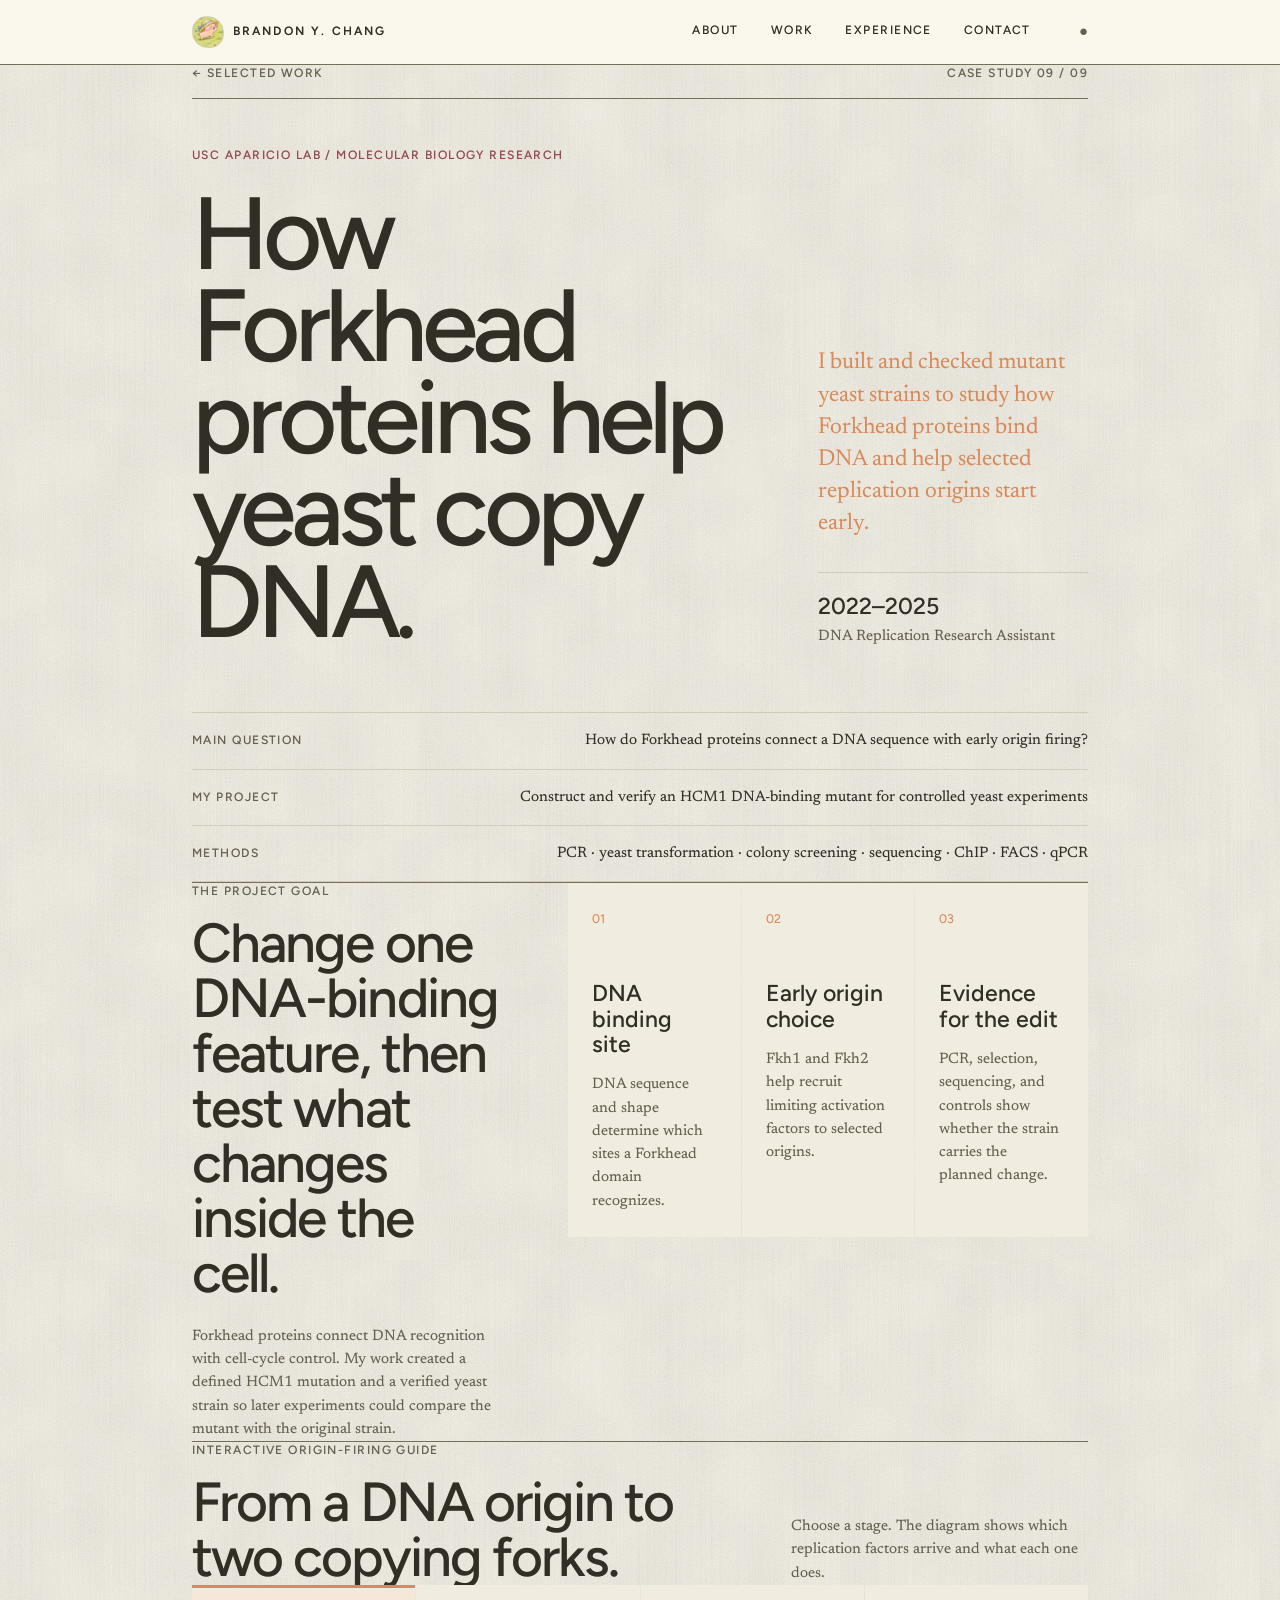
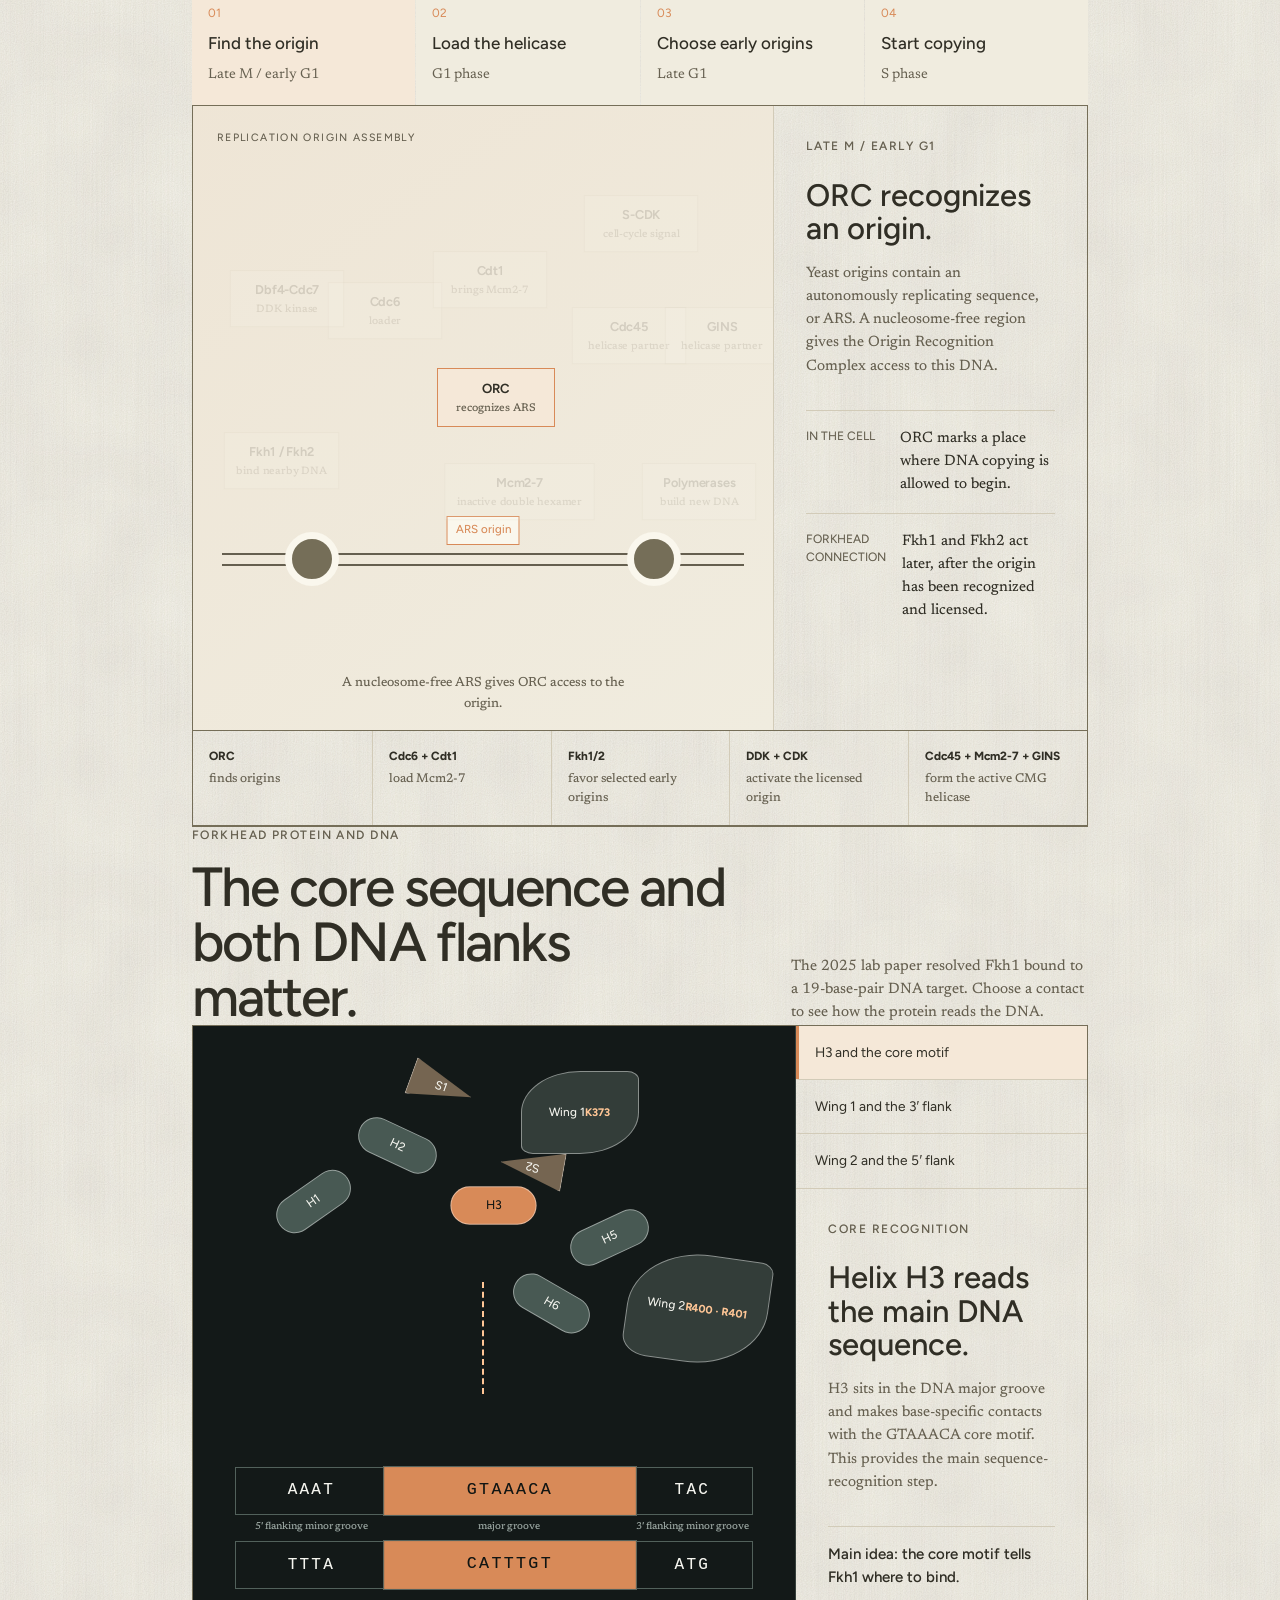
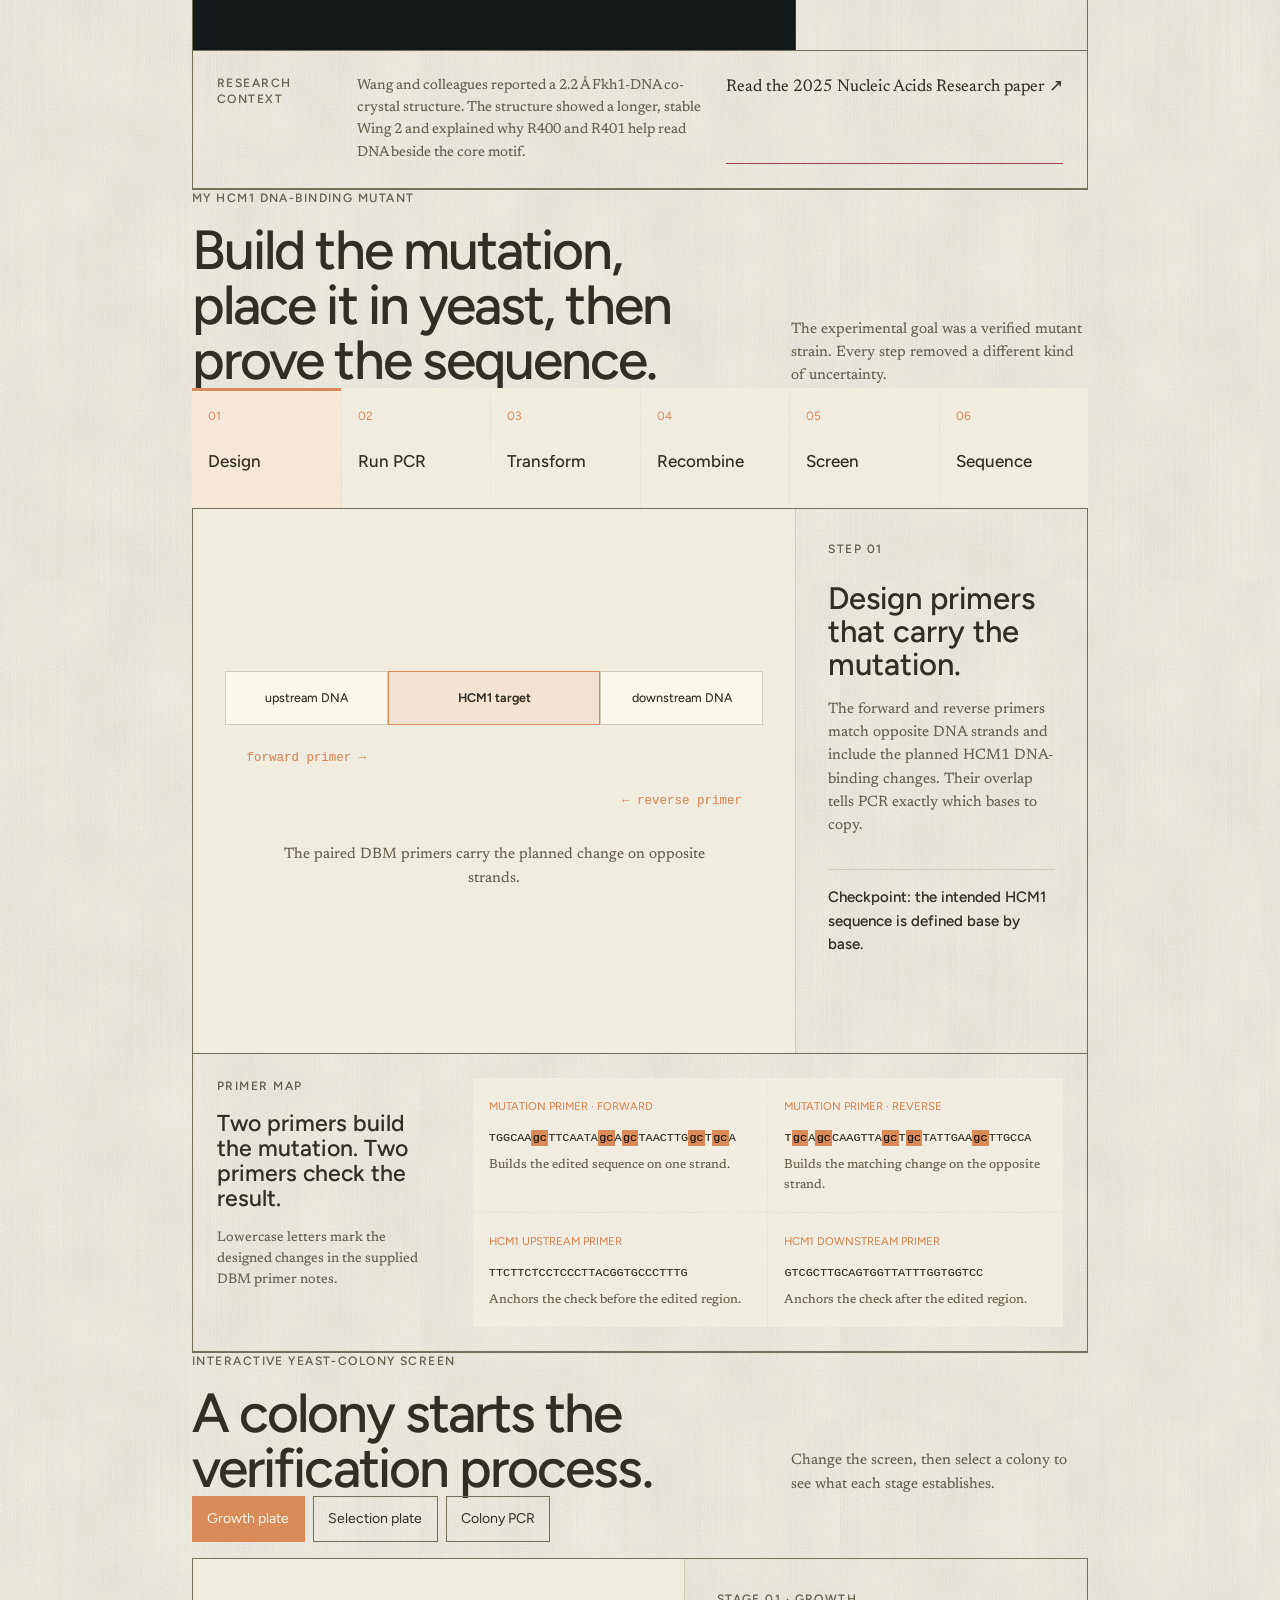
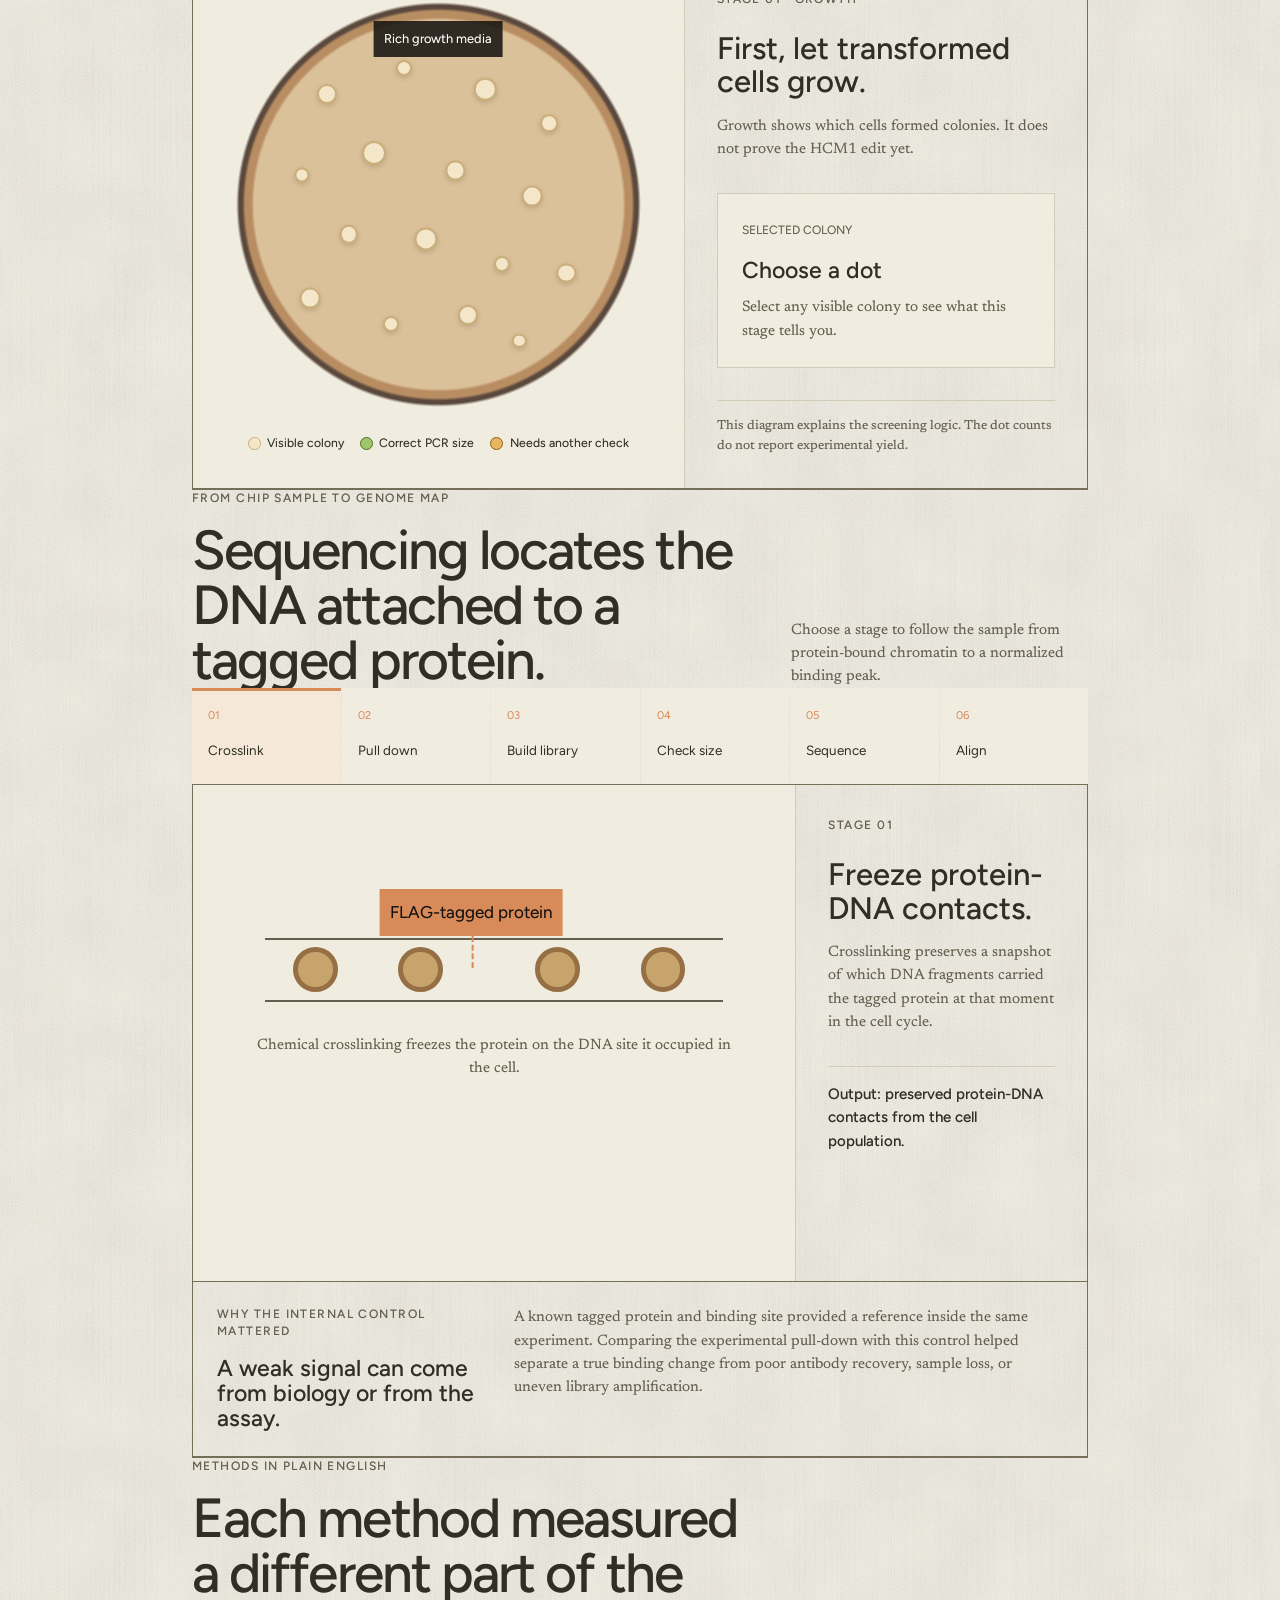
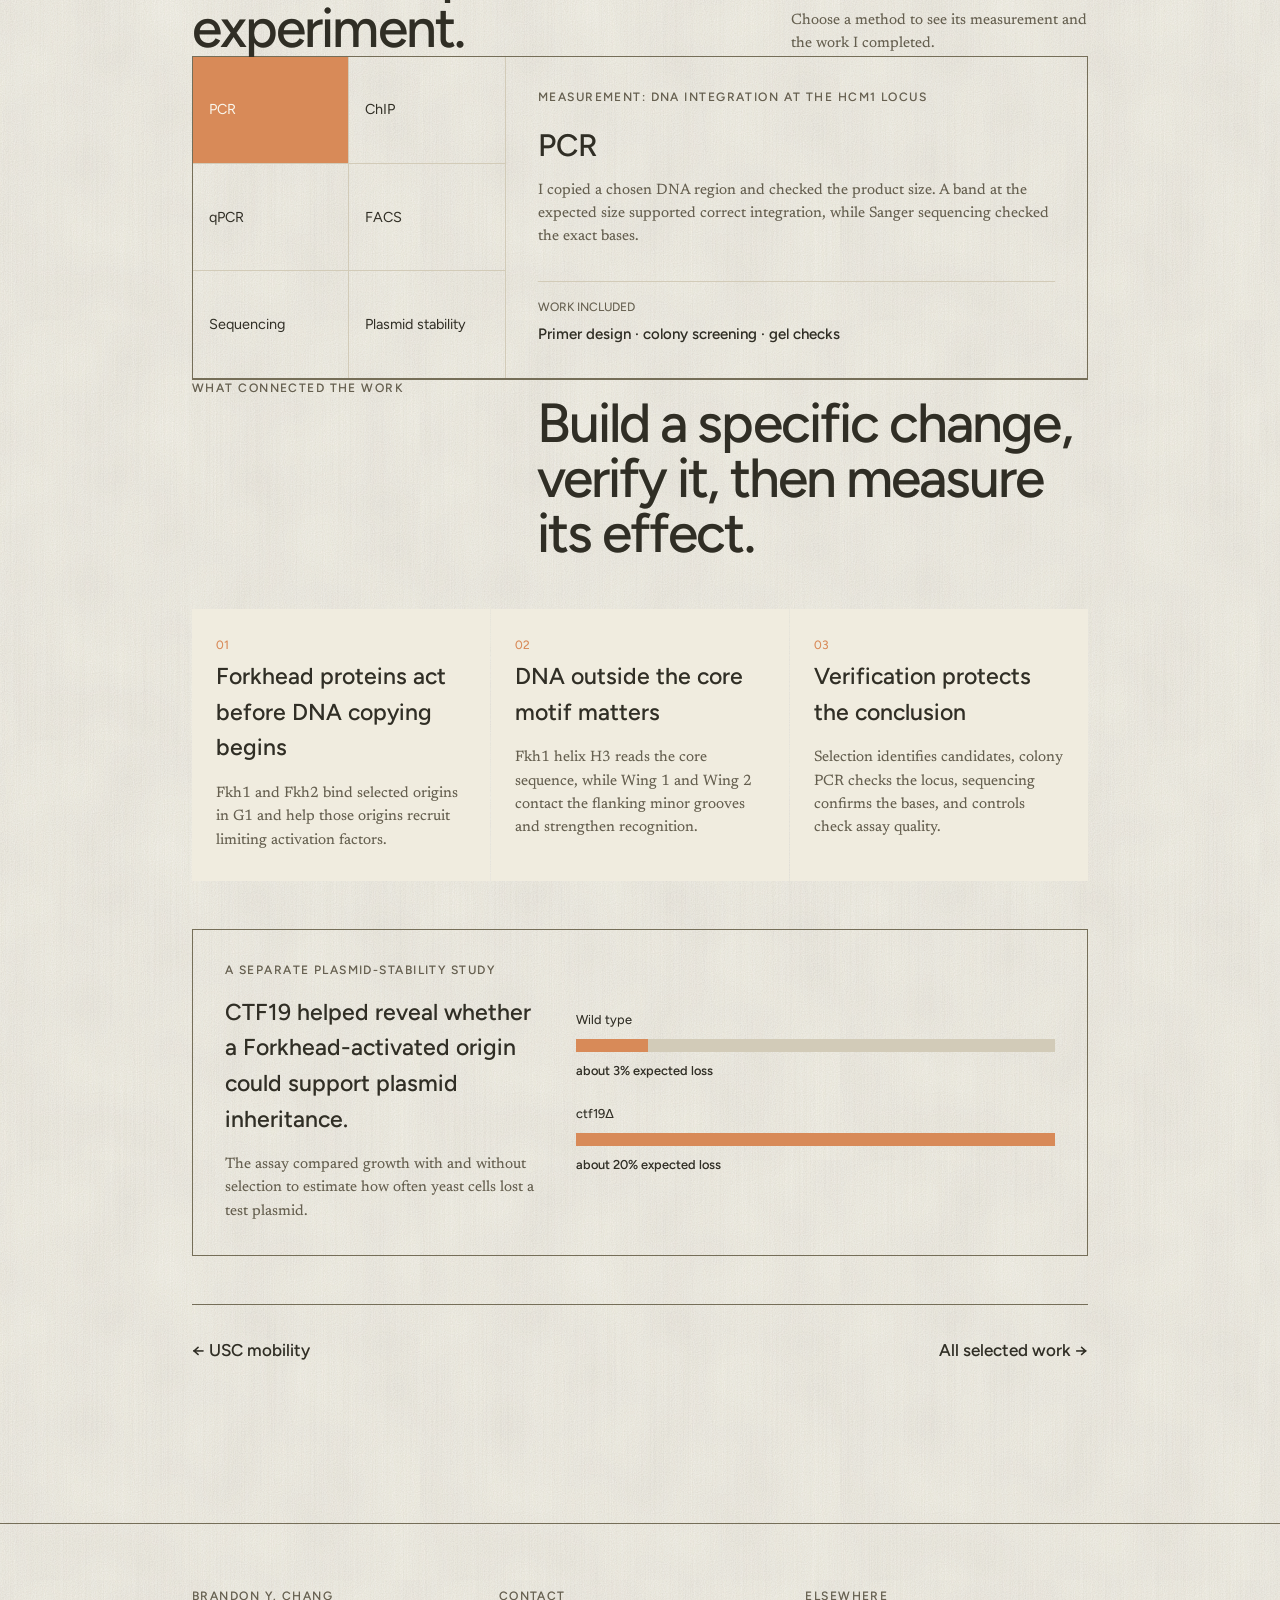
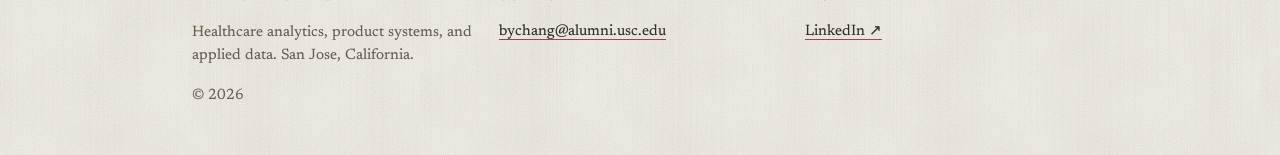
==== commit 8fcfa862: "Turn the portfolio into an interactive illustrated pig farm" ====
--- a/aparicio-lab.html
+++ b/aparicio-lab.html
@@ -1,5 +1,5 @@
 <!doctype html>
-<html lang="en" data-theme="dark">
+<html lang="en" data-theme="light">
 <head>
   <meta charset="utf-8">
   <meta name="viewport" content="width=device-width, initial-scale=1">
@@ -8,7 +8,7 @@
   <link rel="preconnect" href="https://fonts.googleapis.com">
   <link rel="preconnect" href="https://fonts.gstatic.com" crossorigin>
   <link href="https://fonts.googleapis.com/css2?family=Aboreto&family=Figtree:wght@400;500;600&family=Newsreader:opsz,wght@6..72,400;6..72,500&display=swap" rel="stylesheet">
-  <link rel="stylesheet" href="styles.css?v=19">
+  <link rel="stylesheet" href="styles.css?v=31">
   <script src="script.js?v=19" defer></script>
 </head>
 <body class="case-page aparicio-case"><div class="shell">
--- a/styles.css
+++ b/styles.css
@@ -4636,3 +4636,51 @@
   .iff-objective-notes article { grid-template-columns: 1fr; }
   .glean-objective dl { grid-template-columns: 1fr; }
 }
+
+/* Use the original case typography and keep project demos close to their introductions. */
+:is(.chatdb-case, .parking-case) .case-intro { padding-bottom: var(--u4); }
+.parking-case #planner, .chatdb-case .case-media-hero { margin-top: 1rem; }
+@media (max-width: 900px) {
+  :is(.chatdb-case, .parking-case, .email-case) { --cols: 6; --gutter: 1rem; --margin: 1.25rem; }
+}
+@media (max-width: 480px) {
+  :is(.chatdb-case, .parking-case, .home-page, .email-case) .bar { gap: 1rem; align-items: center; }
+  .chatdb-case .query-playground,
+  .parking-case .route-planner { padding: 1rem; }
+  .chatdb-case .query-output { min-width: 0; overflow-wrap: anywhere; }
+  .chatdb-case .code-sample code { white-space: normal; overflow-wrap: anywhere; }
+  .parking-case .xposition-feature-grid { grid-template-columns: minmax(0, 1fr); }
+  .parking-case .route-controls fieldset { min-width: 0; }
+}
+
+/* Paper and ink shared by the farm and its case studies. */
+:root[data-theme="light"] {
+  --paper: #faf7ed;
+  --paper-sunk: #f0ecdf;
+  --ink: #302e25;
+  --ink-muted: #655f4f;
+  --rule: #d2cbb8;
+  --rule-strong: #756e58;
+  --green: #52673b;
+  --carmine: #944651;
+}
+:root[data-theme="dark"] {
+  --paper: #232820;
+  --paper-sunk: #30372b;
+  --ink: #f3efdf;
+  --ink-muted: #c2c4ae;
+  --rule: #525747;
+  --rule-strong: #a7ab95;
+}
+.wordmark::before {
+  content: "";
+  display: inline-block;
+  width: 2rem;
+  height: 2rem;
+  margin-right: .55rem;
+  vertical-align: middle;
+  border: 1px solid var(--rule);
+  border-radius: 46% 52% 43% 49%;
+  background: #cdd69b url("assets/farm-piglet.webp") center/cover;
+}
+.bar { align-items: center; }
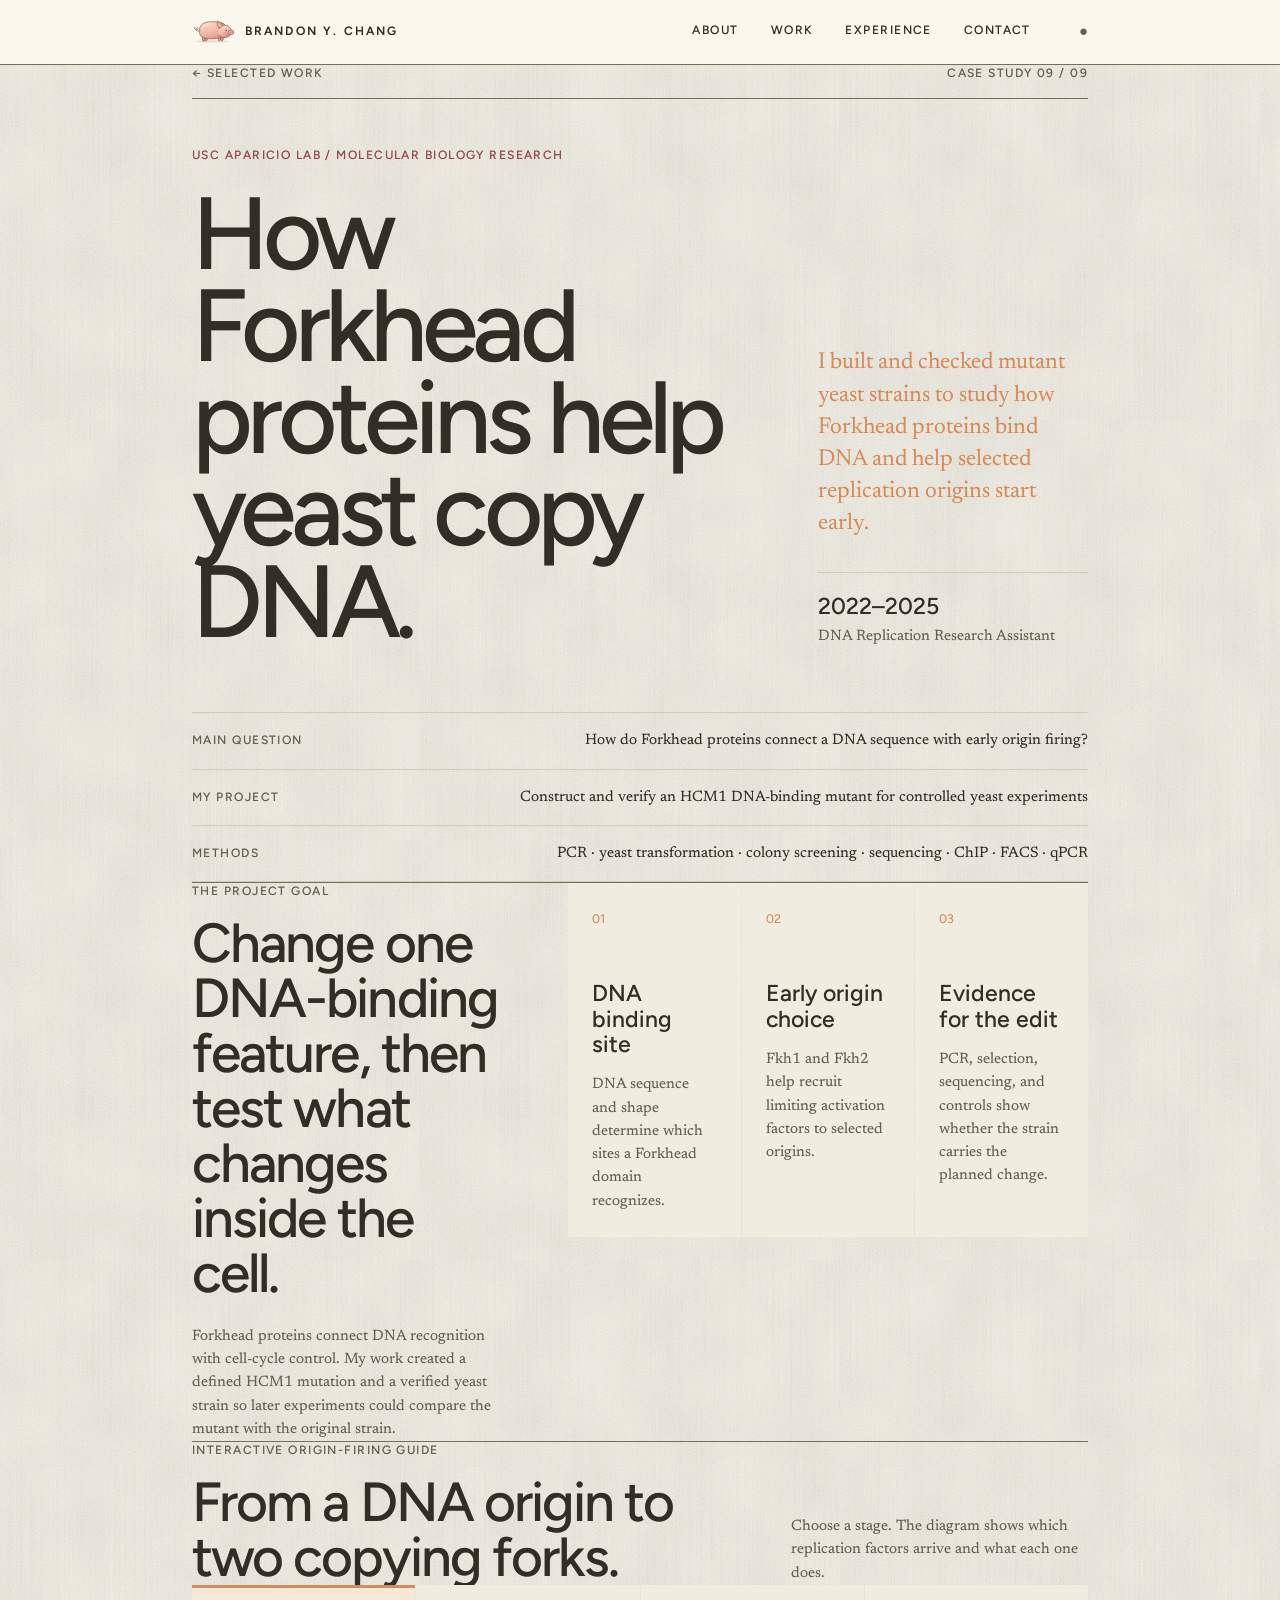
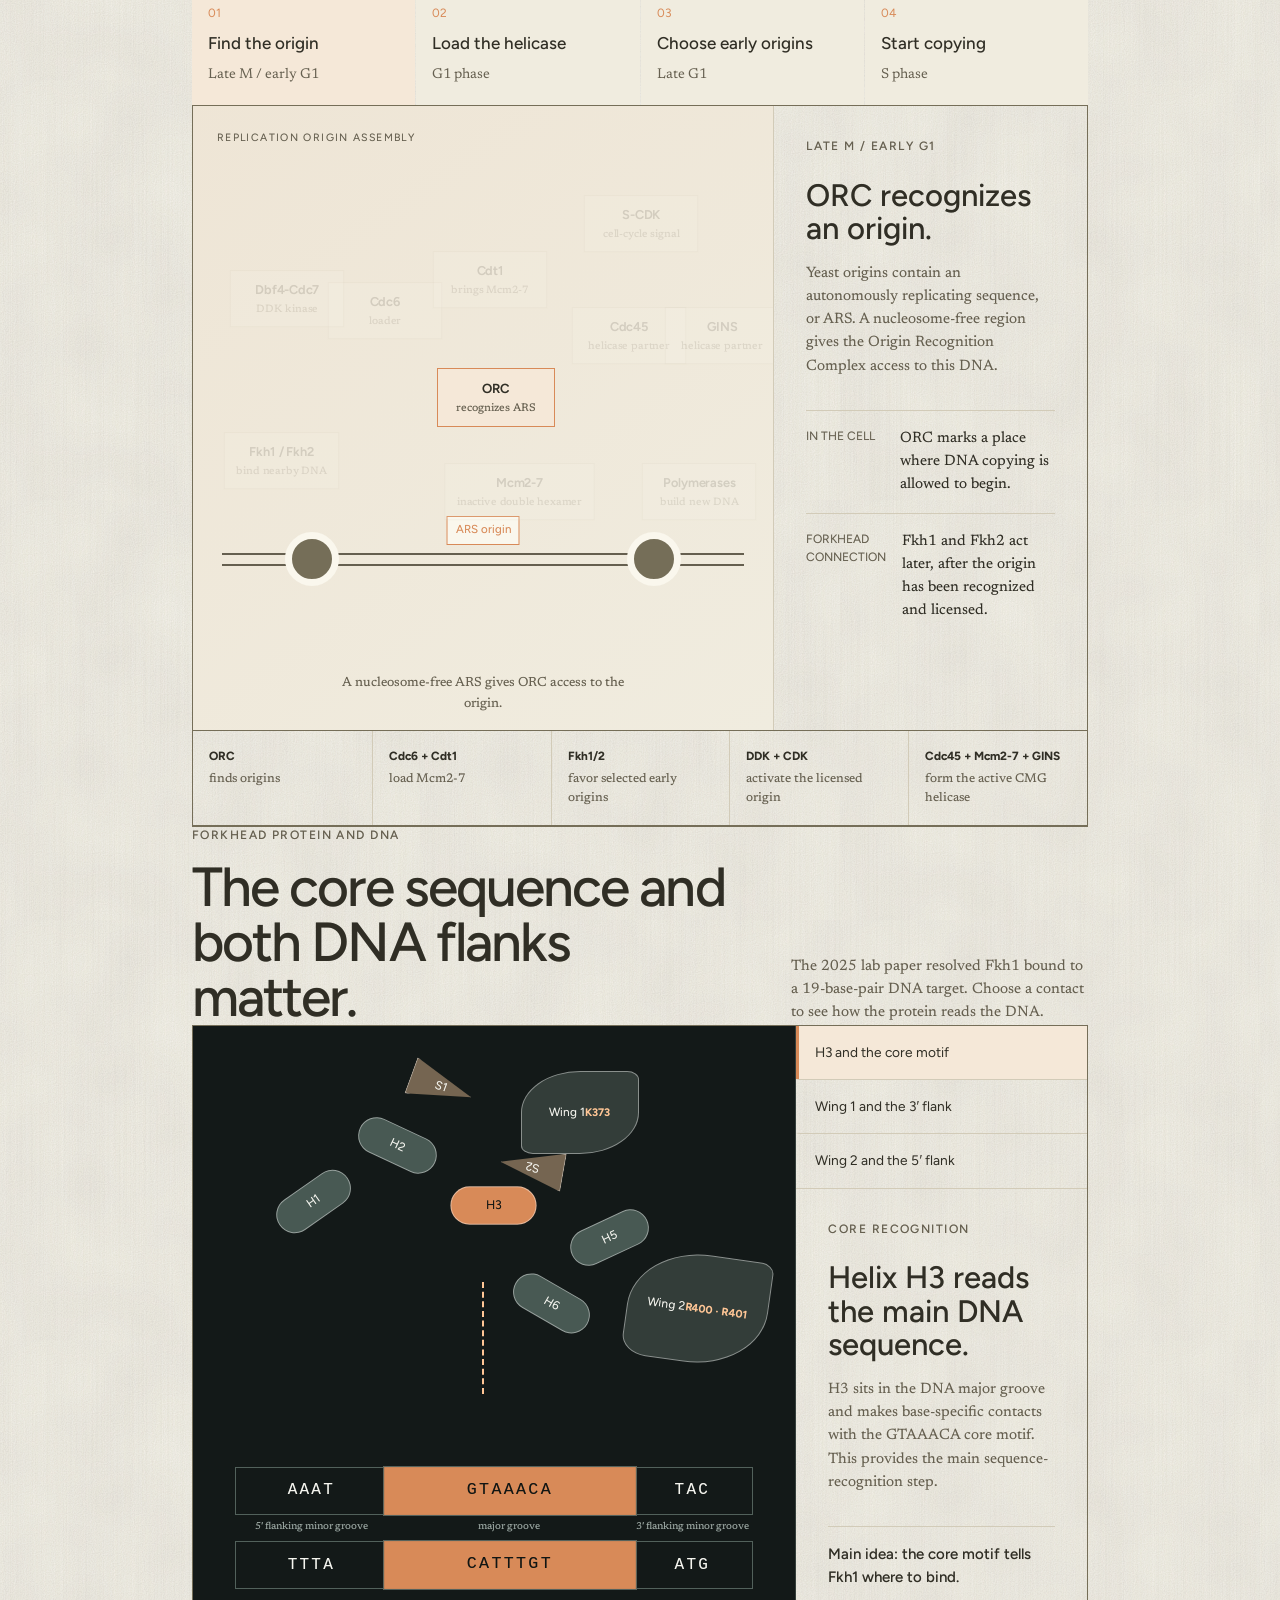
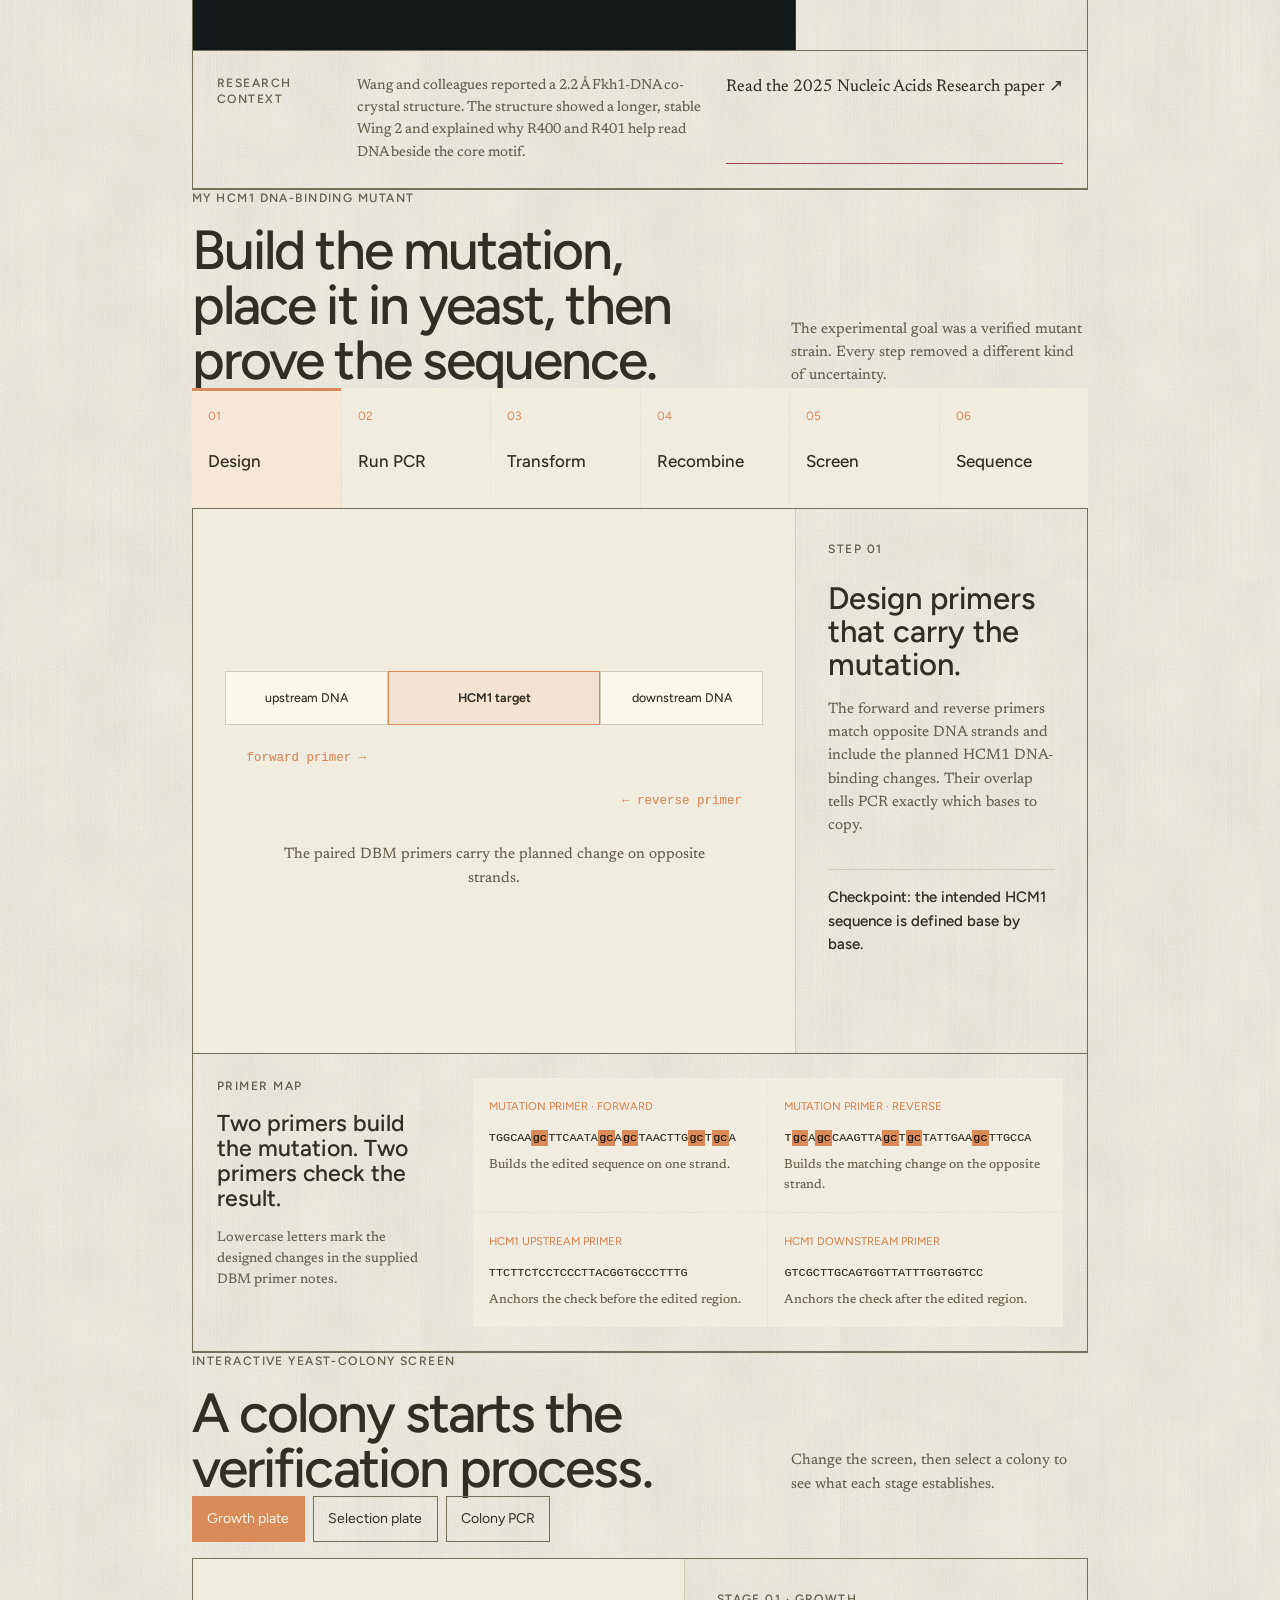
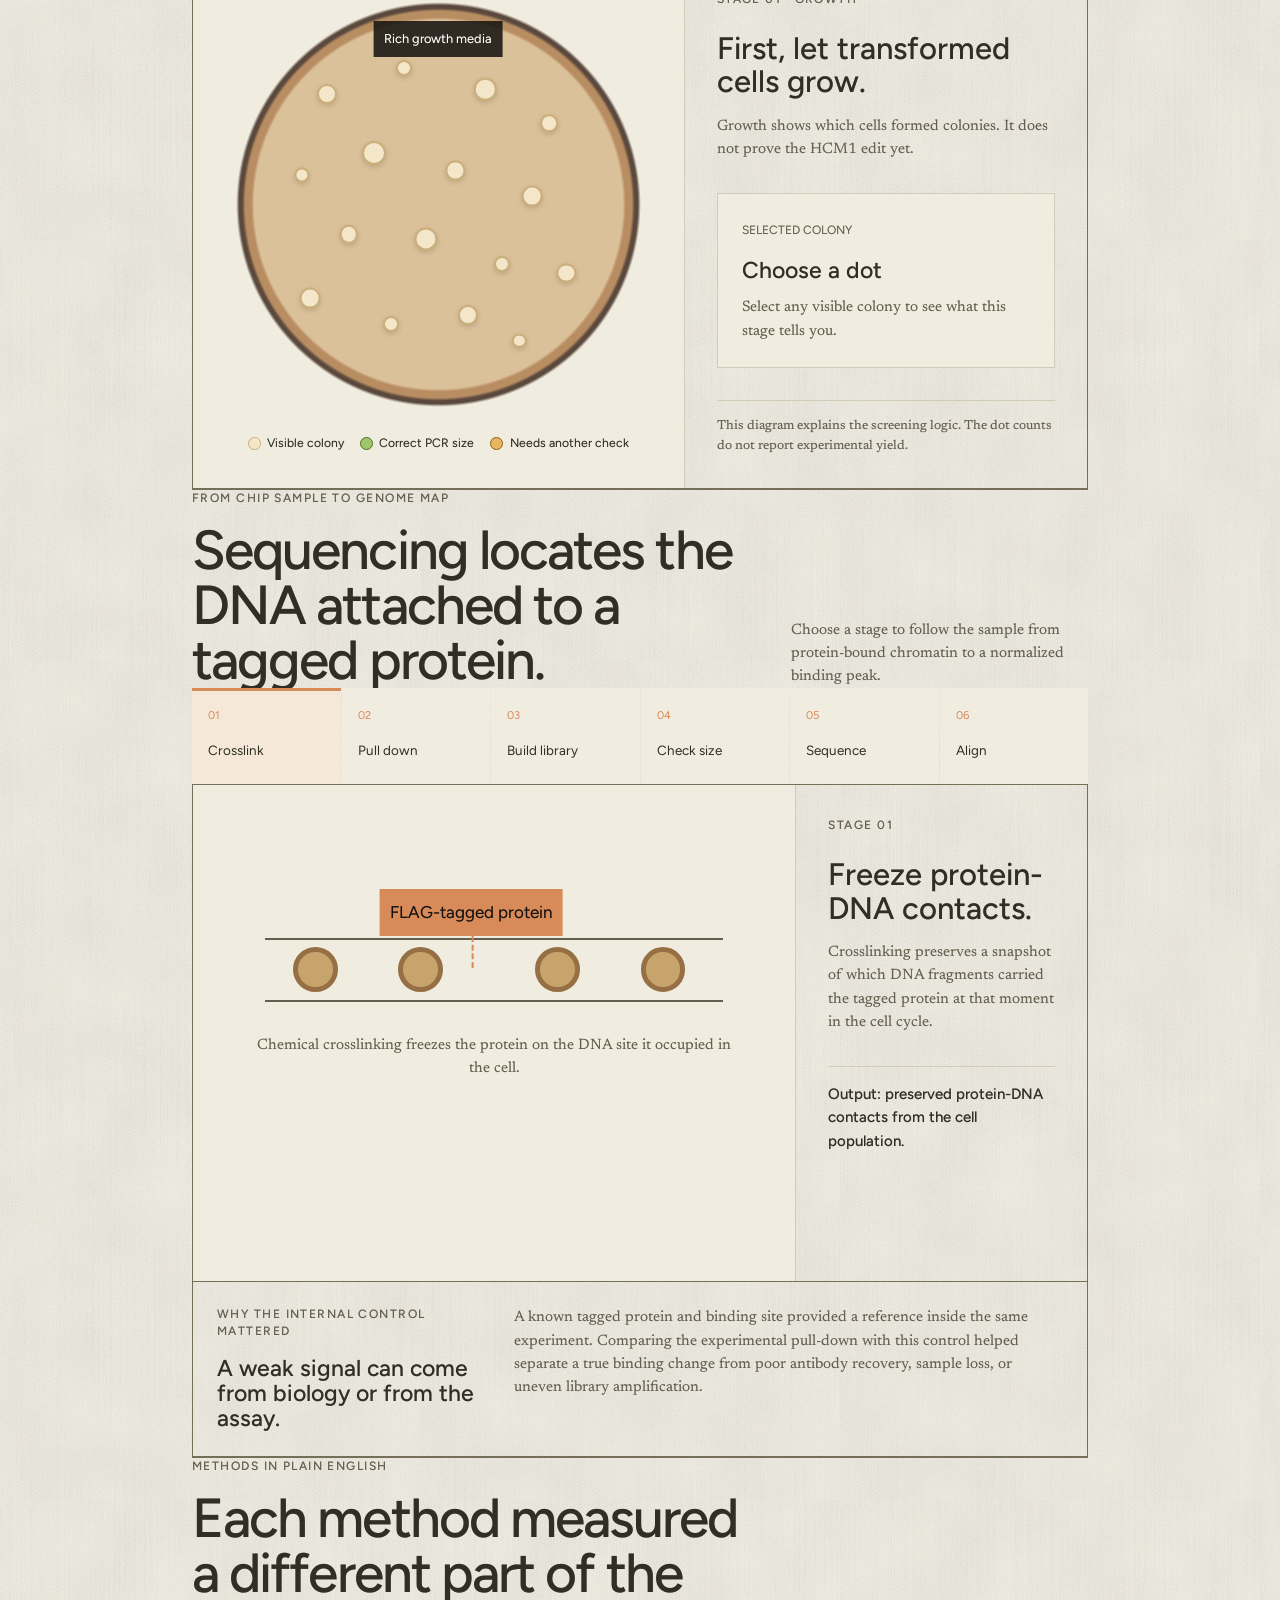
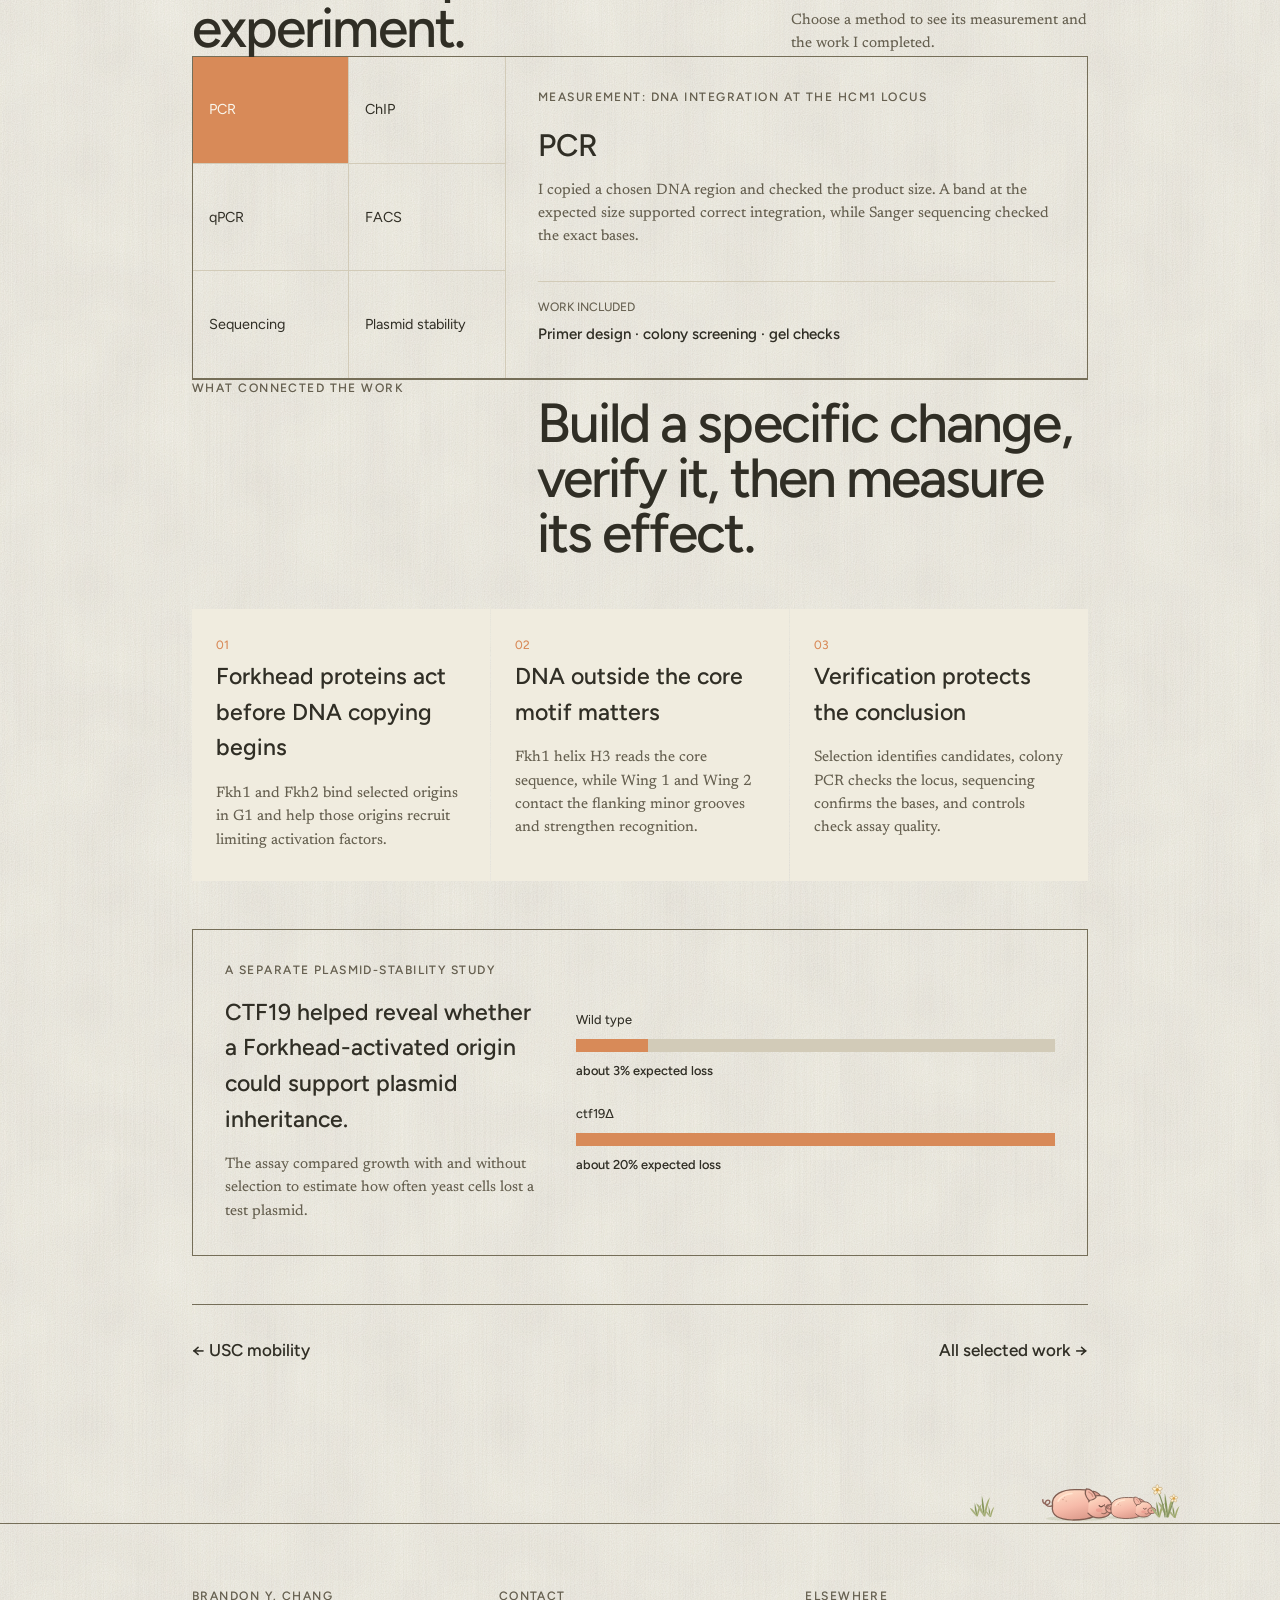
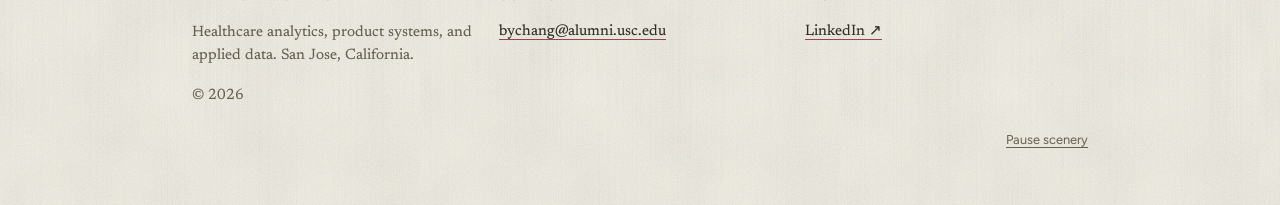
==== commit 1bfbea6c: "Replace the farm activity with ambient pigs and windblown grass" ====
--- a/aparicio-lab.html
+++ b/aparicio-lab.html
@@ -8,8 +8,9 @@
   <link rel="preconnect" href="https://fonts.googleapis.com">
   <link rel="preconnect" href="https://fonts.gstatic.com" crossorigin>
   <link href="https://fonts.googleapis.com/css2?family=Aboreto&family=Figtree:wght@400;500;600&family=Newsreader:opsz,wght@6..72,400;6..72,500&display=swap" rel="stylesheet">
-  <link rel="stylesheet" href="styles.css?v=31">
+  <link rel="stylesheet" href="styles.css?v=32">
   <script src="script.js?v=19" defer></script>
+  <script src="scenery.js?v=1" defer></script>
 </head>
 <body class="case-page aparicio-case"><div class="shell">
   <header class="masthead-bar"><div class="page"><div class="bar">
--- a/styles.css
+++ b/styles.css
@@ -4672,15 +4672,59 @@
   --rule: #525747;
   --rule-strong: #a7ab95;
 }
-.wordmark::before {
-  content: "";
-  display: inline-block;
-  width: 2rem;
-  height: 2rem;
-  margin-right: .55rem;
-  vertical-align: middle;
-  border: 1px solid var(--rule);
-  border-radius: 46% 52% 43% 49%;
-  background: #cdd69b url("assets/farm-piglet.webp") center/cover;
-}
 .bar { align-items: center; }
+
+/* Artwork sits on the same paper and rules as the surrounding type. */
+.scenery-drawings { position: absolute; pointer-events: none; overflow: hidden; }
+.scenery { display: block; overflow: visible; pointer-events: none; user-select: none; }
+.wordmark .scenery-mark { display: inline-block; width: 2.8rem; height: 2rem; margin-right: .5rem; vertical-align: middle; }
+.colophon, #work .section-head { position: relative; }
+.scenery-intro { position: absolute; right: 0; bottom: 0; width: 46%; }
+.about-portrait { position: relative; }
+.scenery-flowers { position: absolute; width: 4.8rem; bottom: -.24rem; right: -1.4rem; }
+.scenery-verge { position: absolute; width: clamp(8rem, 17vw, 16rem); right: 1%; bottom: 0; }
+.scenery-rest { position: absolute; width: clamp(11rem, 21vw, 19rem); right: clamp(1rem, 5vw, 6.5rem); bottom: 100%; }
+.scenery-toggle { display: block; margin: 1rem 0 0 auto; padding: .5rem 0; color: var(--ink-muted); font: .8rem/1.4 var(--font-grotesk); text-decoration: underline; text-underline-offset: .25em; }
+.scenery .sleeping .pig-back { transform: translateY(8px) scaleY(.94); }
+.scenery .sleeping .leg { transform: scaleY(.65); }
+@media (max-width: 760px) {
+  .intro-lead { padding-bottom: clamp(3.5rem, 15vw, 5.4rem); }
+  .scenery-intro { width: clamp(11rem, 36vw, 16rem); }
+}
+@media (max-width: 530px) {
+  .bar { gap: .75rem; }
+  .bar .theme-toggle { margin-right: 0; min-width: 24px; }
+  .wordmark .scenery-mark { width: 2.1rem; }
+  .intro-lead { padding-bottom: clamp(5.4rem, 24vw, 7.4rem); }
+  .scenery-intro { width: min(100%, 26rem); }
+  .scenery-intro .orchard-tree { transform: translate(403px, 181px) scale(.74); }
+  .scenery-verge { width: 7rem; }
+}
+@media (prefers-reduced-motion: no-preference) {
+  .scenery .grass, .scenery .twig, .scenery .tree-crown {
+    transform-origin: 0 0;
+    animation: field-wind 4.7s ease-in-out var(--phase, -1.3s) infinite alternate;
+  }
+  .scenery .twig { animation-duration: 4.1s; }
+  .scenery .tree-crown { animation-name: bough-wind; animation-duration: 5.8s; }
+  .scenery .walking { animation: pig-walk 15s linear var(--phase) infinite; }
+  .scenery .walking .pig-direction { transform-origin: 51px 34px; animation: pig-turn 15s linear var(--phase) infinite; }
+  .scenery .walking .leg { animation: pig-step .55s ease-in-out var(--phase) infinite alternate; }
+  .scenery .walking .leg.far { animation-direction: alternate-reverse; }
+  .scenery .walking .pig-back { animation: pig-bob .55s ease-in-out var(--phase) infinite; }
+  .scenery .pig-head { transform-origin: 69px 34px; animation: pig-sniff 5.4s ease-in-out var(--phase) infinite; }
+  .scenery .curly-tail { transform-origin: 18px 29px; animation: tail-twitch 4s ease-in-out var(--phase) infinite; }
+  .scenery .sleeping .pig-back { transform-origin: 50px 46px; animation: pig-breathe 2.7s ease-in-out var(--phase) infinite alternate; }
+  .scenery .sleeping .pig-head { animation: none; }
+  .scenery-paused .scenery *, .scenery.offscreen * { animation-play-state: paused !important; }
+  @keyframes field-wind { from { transform: rotate(-4deg) skewX(-2deg); } to { transform: rotate(6deg) skewX(2deg); } }
+  @keyframes bough-wind { from { transform: rotate(-1.7deg); } to { transform: rotate(2.1deg); } }
+  @keyframes pig-walk { 0%, 100% { transform: translateX(-18px); } 48%, 51% { transform: translateX(48px); } 97% { transform: translateX(-18px); } }
+  @keyframes pig-turn { 0%, 47%, 100% { transform: scaleX(1); } 51%, 96% { transform: scaleX(-1); } }
+  @keyframes pig-step { from { transform: rotate(-16deg); } to { transform: rotate(18deg); } }
+  @keyframes pig-bob { 50% { transform: translateY(-1.35px); } }
+  @keyframes pig-sniff { 0%, 38%, 75%, 100% { transform: rotate(0); } 52%, 64% { transform: rotate(6deg); } 59% { transform: rotate(3deg); } }
+  @keyframes tail-twitch { 0%, 62%, 85%, 100% { transform: rotate(-4deg); } 70%, 80% { transform: rotate(10deg); } }
+  @keyframes pig-breathe { from { transform: translateY(6px) scaleY(.90); } to { transform: translateY(6px) scaleY(.96); } }
+}
+@media (prefers-reduced-motion: reduce) { .scenery-toggle { display: none; } }
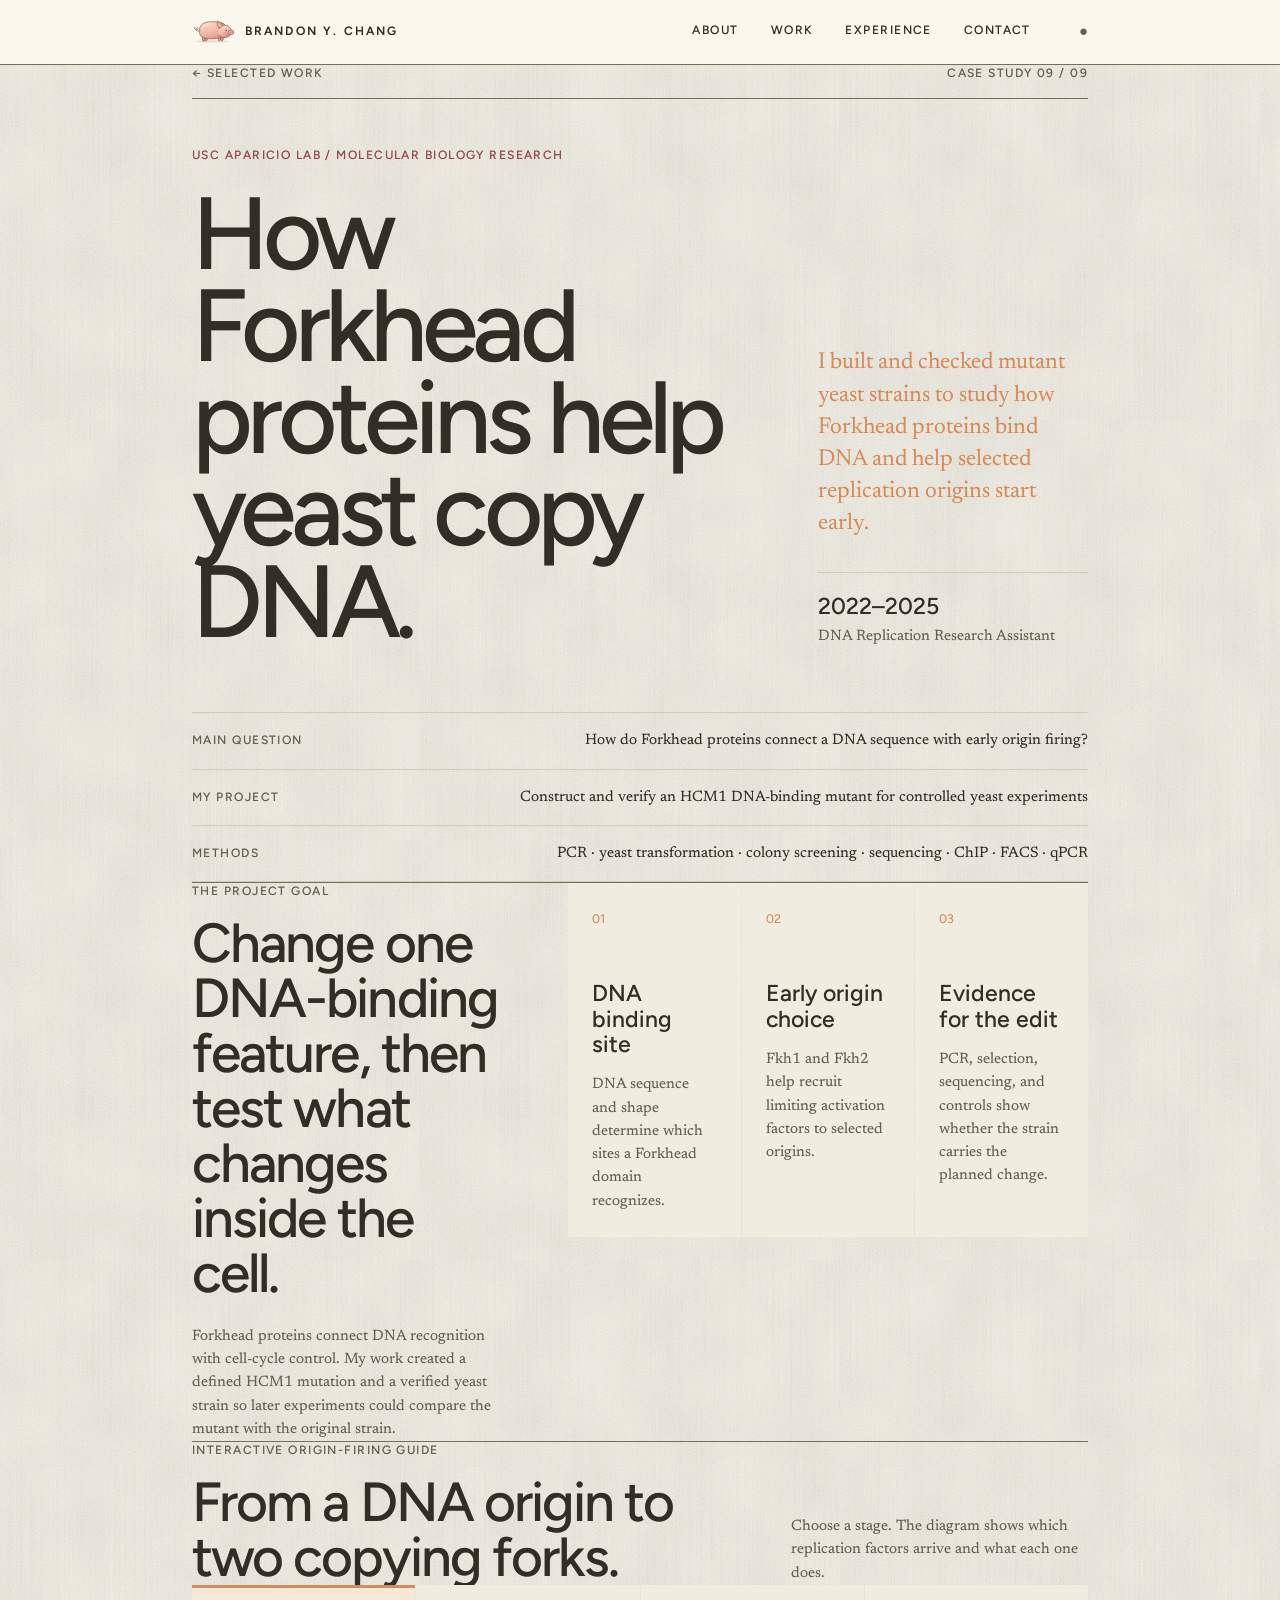
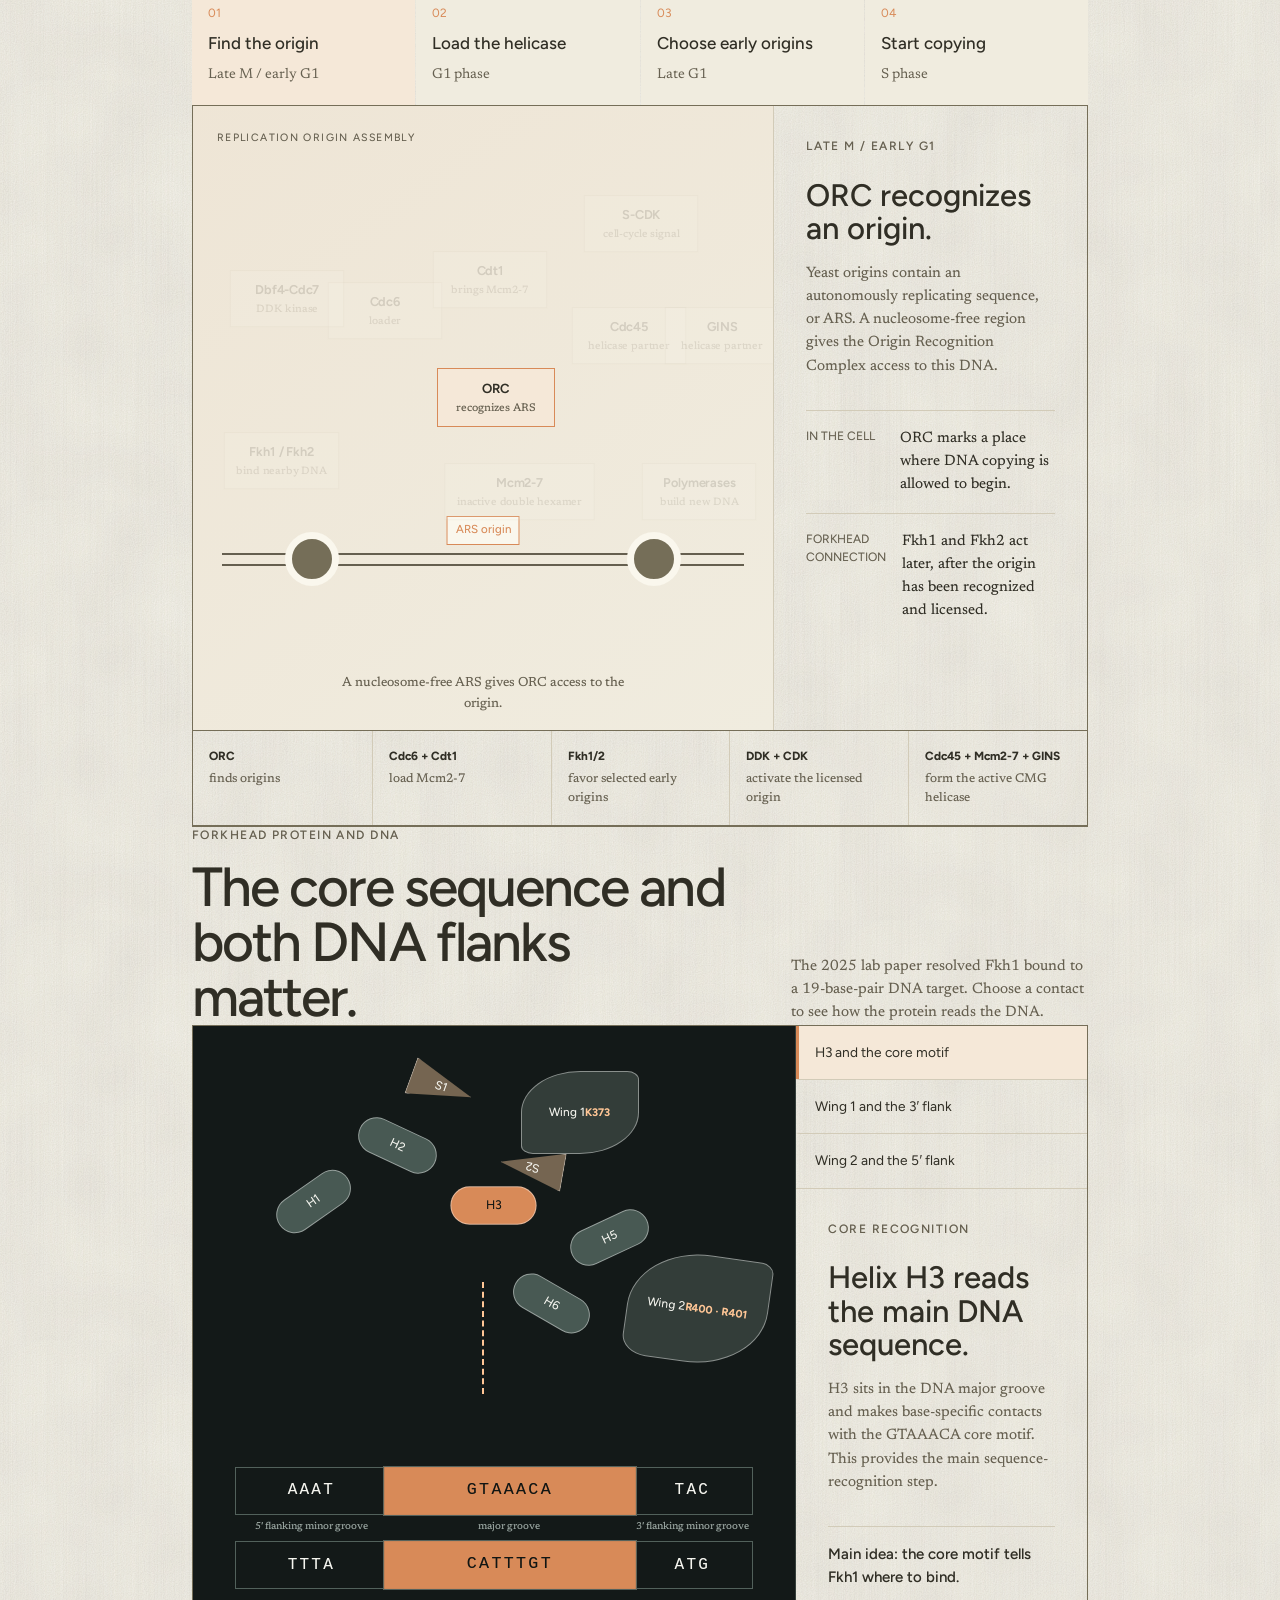
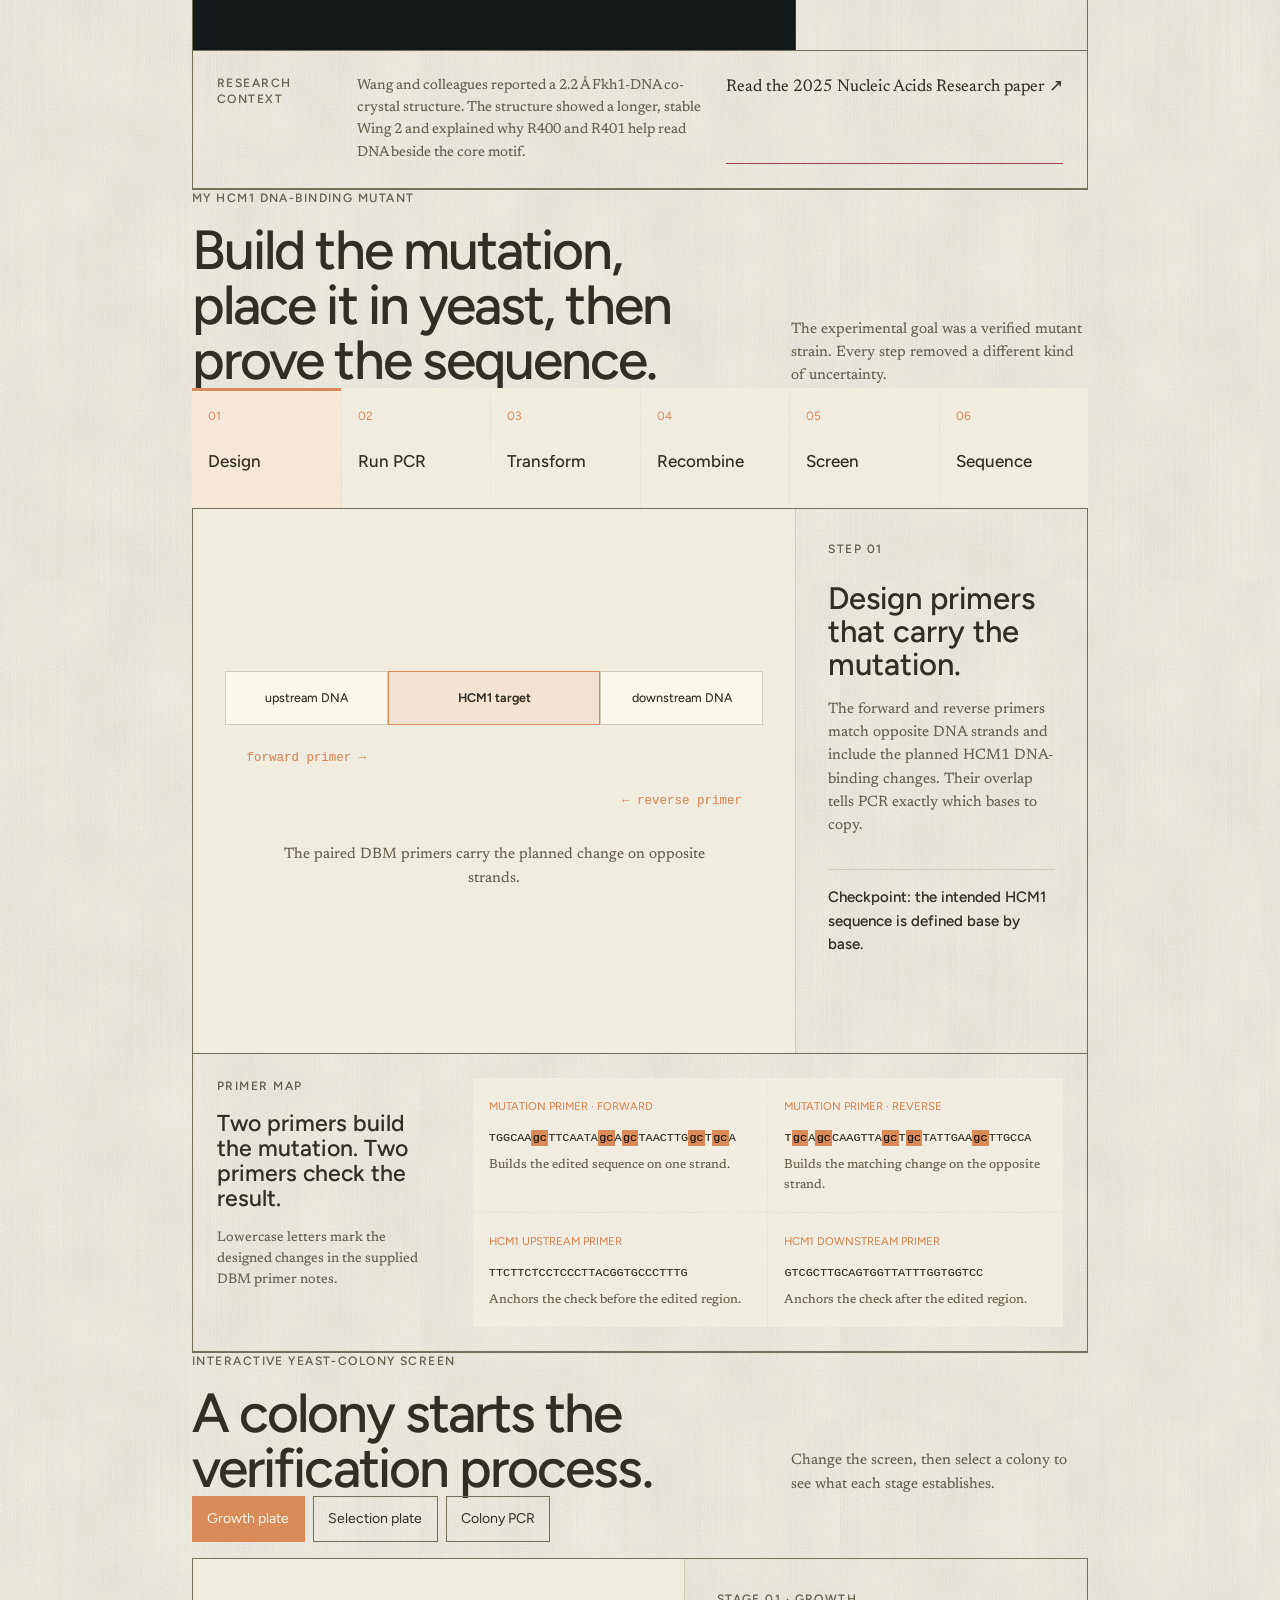
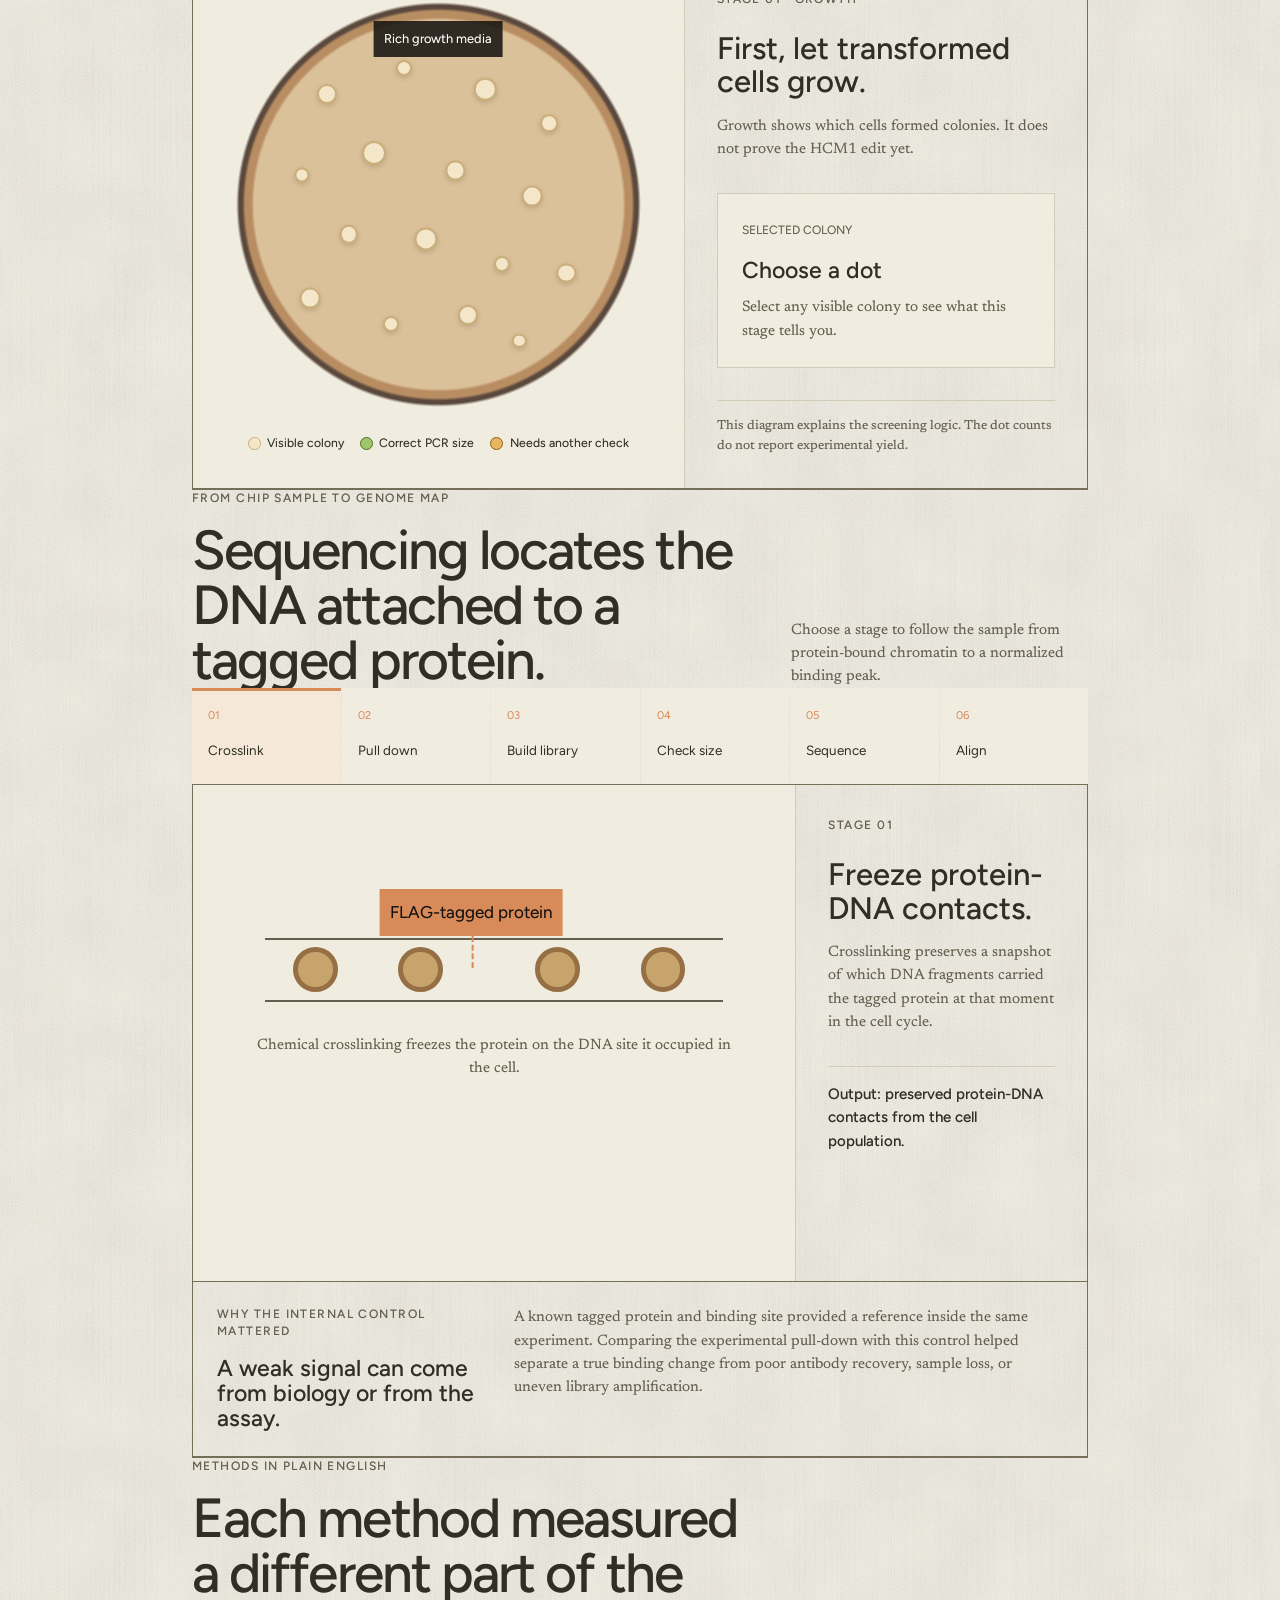
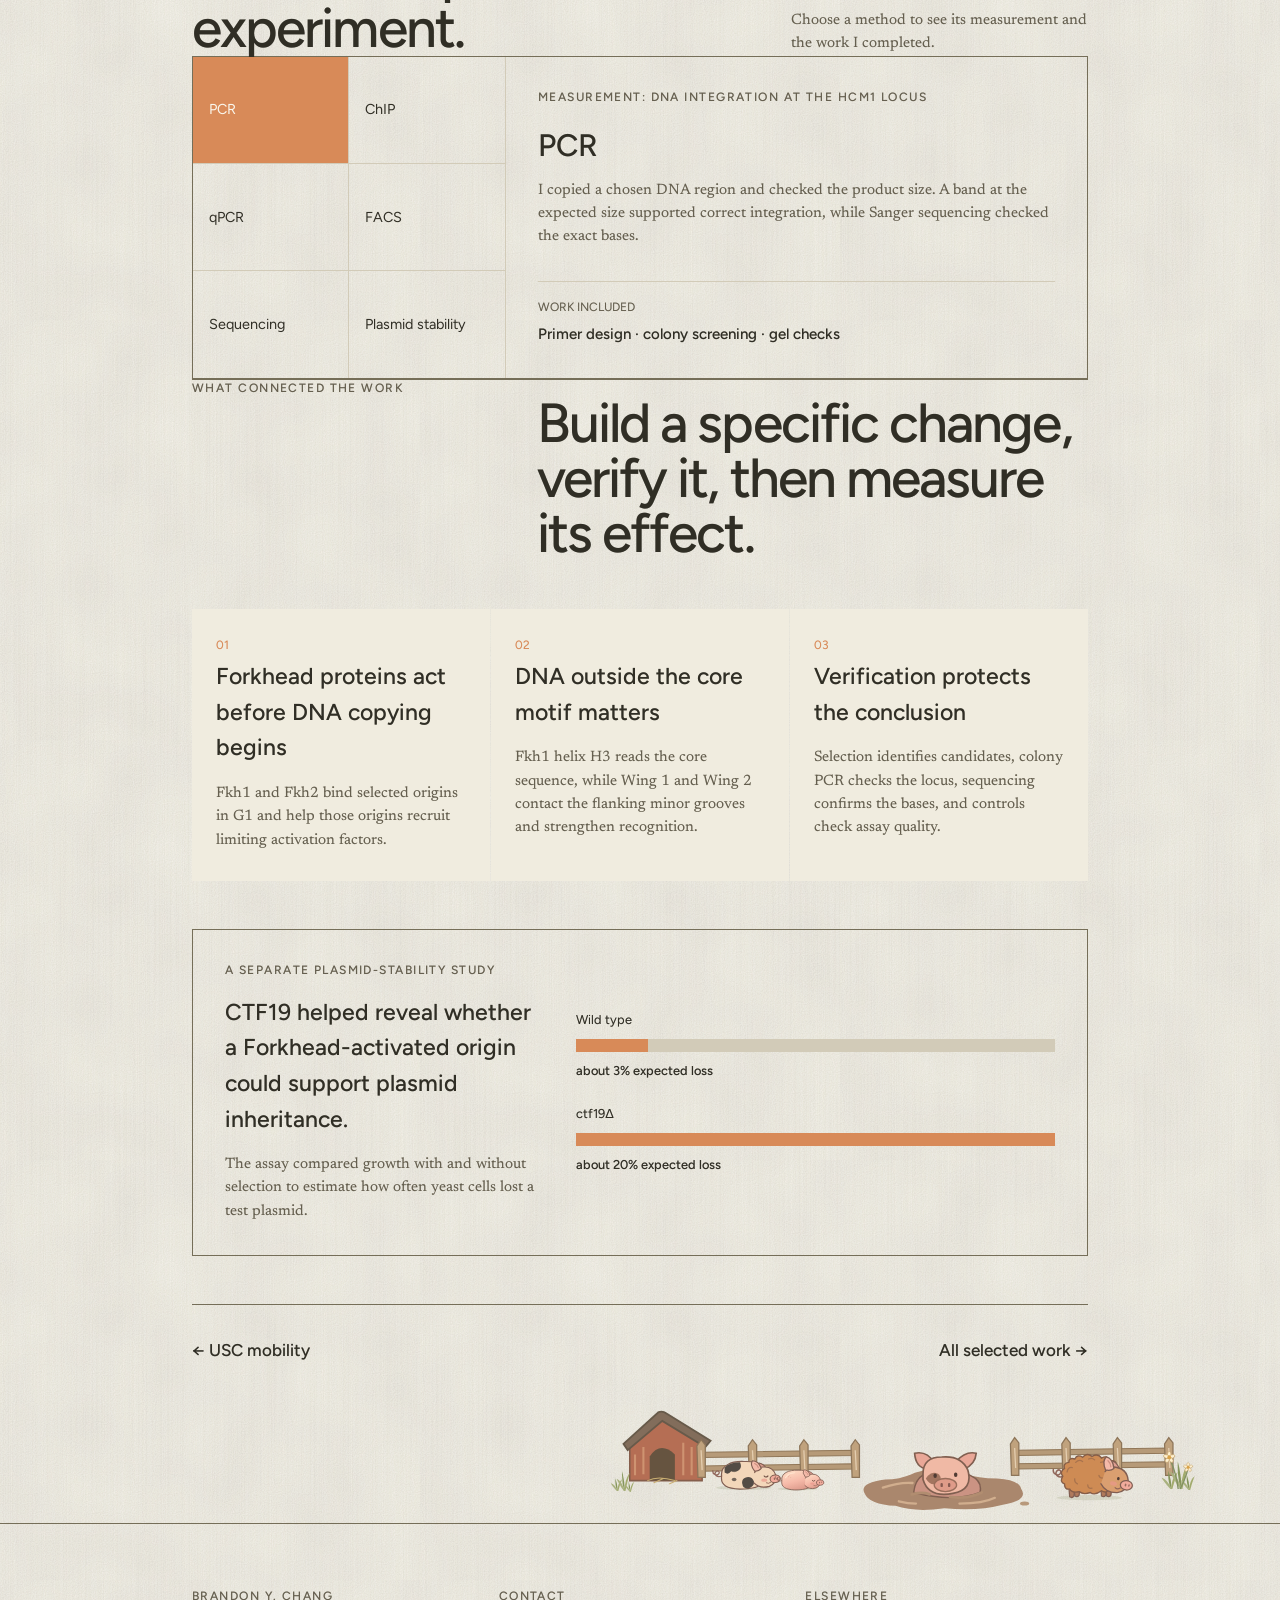
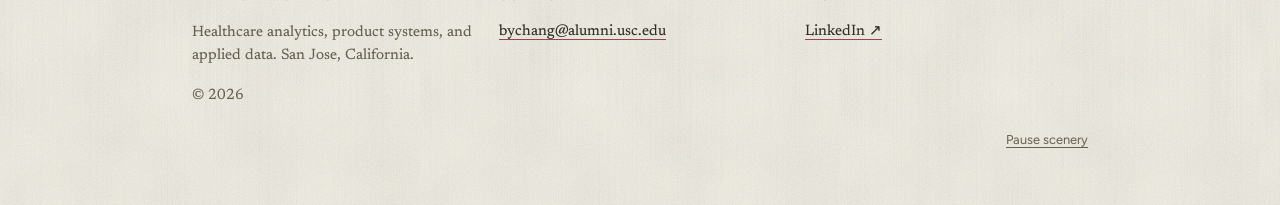
==== commit b5b83f48: "Lead with Brandon’s portrait and illustrate distinct farm section footers" ====
--- a/aparicio-lab.html
+++ b/aparicio-lab.html
@@ -8,9 +8,9 @@
   <link rel="preconnect" href="https://fonts.googleapis.com">
   <link rel="preconnect" href="https://fonts.gstatic.com" crossorigin>
   <link href="https://fonts.googleapis.com/css2?family=Aboreto&family=Figtree:wght@400;500;600&family=Newsreader:opsz,wght@6..72,400;6..72,500&display=swap" rel="stylesheet">
-  <link rel="stylesheet" href="styles.css?v=32">
+  <link rel="stylesheet" href="styles.css?v=33">
   <script src="script.js?v=19" defer></script>
-  <script src="scenery.js?v=1" defer></script>
+  <script src="scenery.js?v=2" defer></script>
 </head>
 <body class="case-page aparicio-case"><div class="shell">
   <header class="masthead-bar"><div class="page"><div class="bar">
--- a/styles.css
+++ b/styles.css
@@ -4680,10 +4680,14 @@
 .wordmark .scenery-mark { display: inline-block; width: 2.8rem; height: 2rem; margin-right: .5rem; vertical-align: middle; }
 .colophon, #work .section-head { position: relative; }
 .scenery-intro { position: absolute; right: 0; bottom: 0; width: 46%; }
-.about-portrait { position: relative; }
-.scenery-flowers { position: absolute; width: 4.8rem; bottom: -.24rem; right: -1.4rem; }
 .scenery-verge { position: absolute; width: clamp(8rem, 17vw, 16rem); right: 1%; bottom: 0; }
-.scenery-rest { position: absolute; width: clamp(11rem, 21vw, 19rem); right: clamp(1rem, 5vw, 6.5rem); bottom: 100%; }
+.scenery-wallow, .scenery-nursery { width: min(100%, 40rem); height: auto; margin-top: clamp(1.4rem, 3vw, 3rem); }
+.scenery-wallow { margin-left: auto; }
+.scenery-rest { position: absolute; width: min(calc(100% - 2rem), 39rem); right: clamp(1rem, 5vw, 6.5rem); bottom: 100%; }
+.scenery .ginger { --coat: #da9f70; --hoof: #b07a5b; }
+.scenery .spotted { --coat: #f3d7ba; --hoof: #d6b294; }
+.scenery .belted { --coat: #8b8077; --hoof: #76695e; }
+.scenery .rooting .pig-head { transform-origin: 66px 36px; transform: rotate(15deg); }
 .scenery-toggle { display: block; margin: 1rem 0 0 auto; padding: .5rem 0; color: var(--ink-muted); font: .8rem/1.4 var(--font-grotesk); text-decoration: underline; text-underline-offset: .25em; }
 .scenery .sleeping .pig-back { transform: translateY(8px) scaleY(.94); }
 .scenery .sleeping .leg { transform: scaleY(.65); }
@@ -4716,6 +4720,12 @@
   .scenery .curly-tail { transform-origin: 18px 29px; animation: tail-twitch 4s ease-in-out var(--phase) infinite; }
   .scenery .sleeping .pig-back { transform-origin: 50px 46px; animation: pig-breathe 2.7s ease-in-out var(--phase) infinite alternate; }
   .scenery .sleeping .pig-head { animation: none; }
+  .scenery .rooting .pig-head { animation: snuffle-ground 3.9s ease-in-out var(--phase) infinite; }
+  .scenery .mud-head { transform-origin: 0 0; animation: wallow-nod 4.6s ease-in-out -.7s infinite alternate; }
+  .scenery .mud-eyes { transform-origin: 0 -12px; animation: mud-blink 5.3s ease-in-out -2s infinite; }
+  @keyframes snuffle-ground { 0%, 100% { transform: rotate(6deg); } 42%, 67% { transform: rotate(21deg); } 55% { transform: rotate(16deg); } }
+  @keyframes wallow-nod { from { transform: rotate(-3deg) translateY(0); } to { transform: rotate(4deg) translateY(2px); } }
+  @keyframes mud-blink { 0%, 93%, 100% { transform: scaleY(1); } 96% { transform: scaleY(.12); } }
   .scenery-paused .scenery *, .scenery.offscreen * { animation-play-state: paused !important; }
   @keyframes field-wind { from { transform: rotate(-4deg) skewX(-2deg); } to { transform: rotate(6deg) skewX(2deg); } }
   @keyframes bough-wind { from { transform: rotate(-1.7deg); } to { transform: rotate(2.1deg); } }
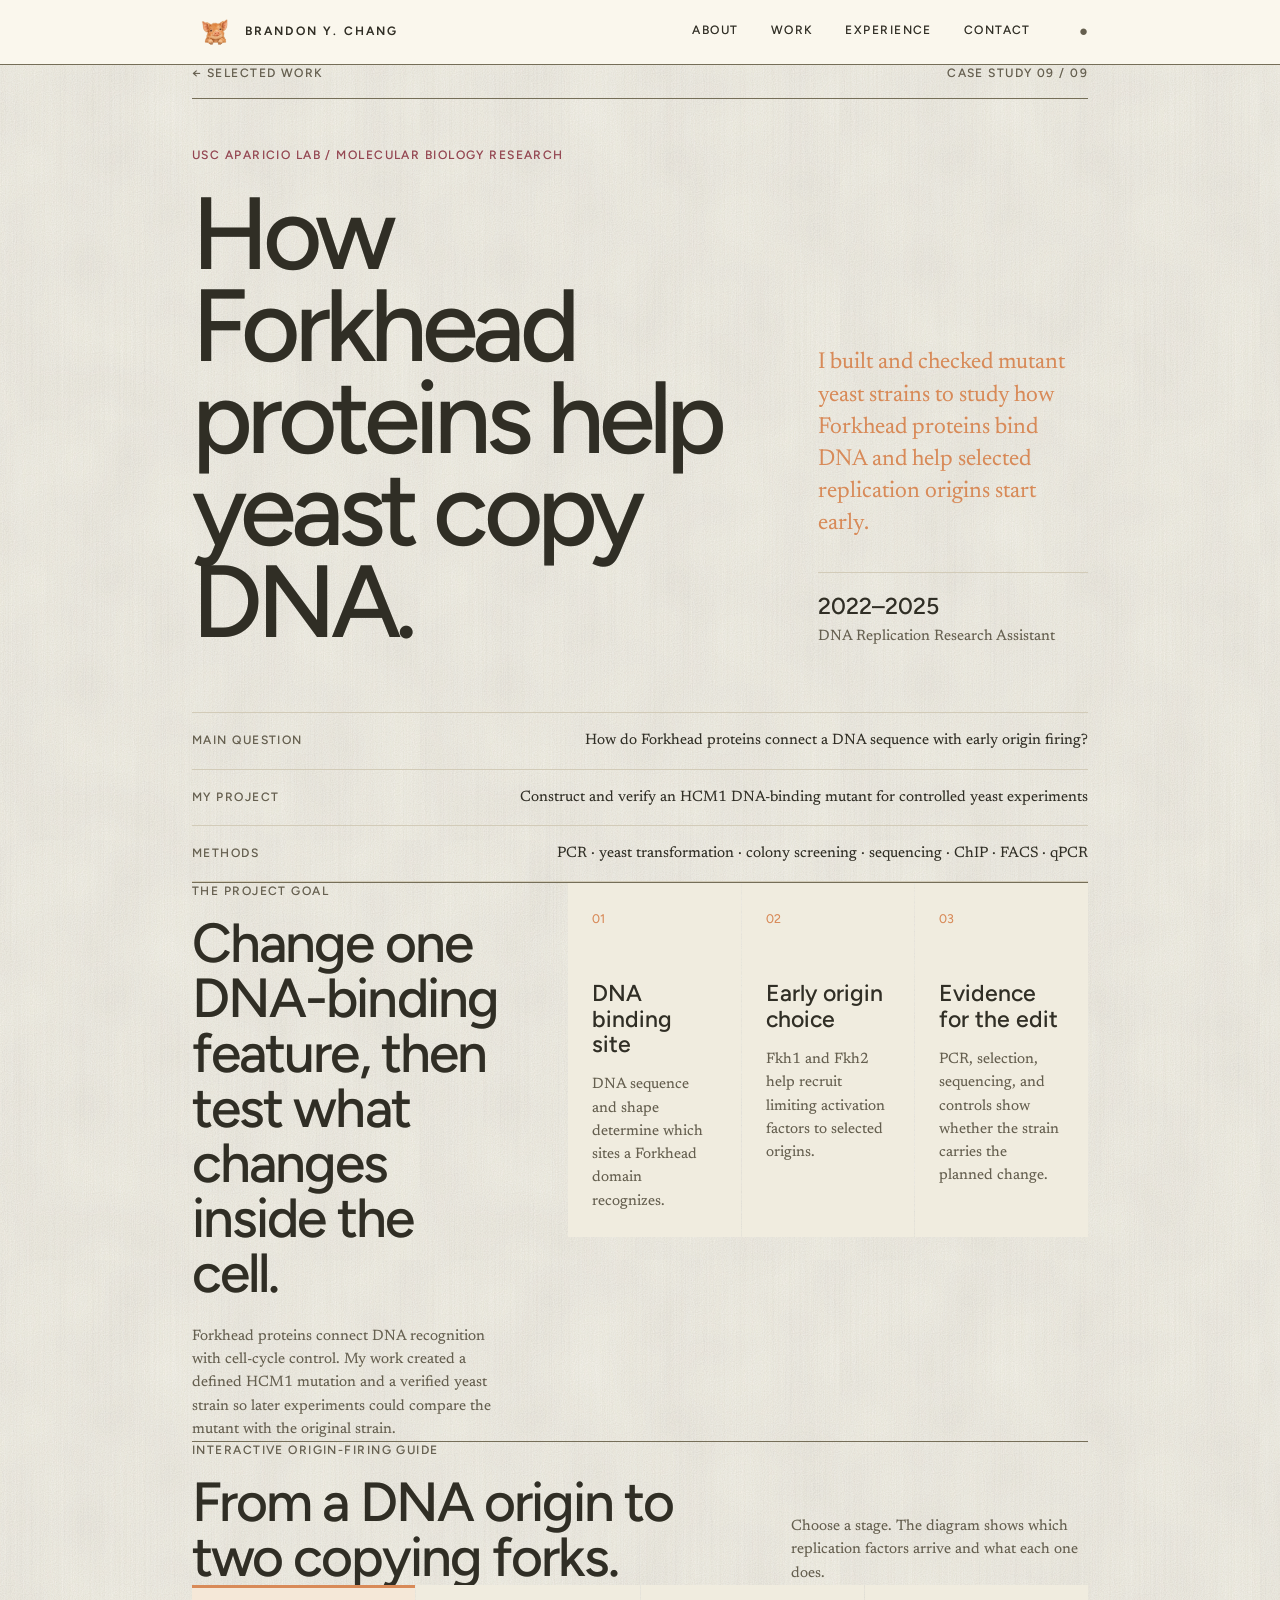
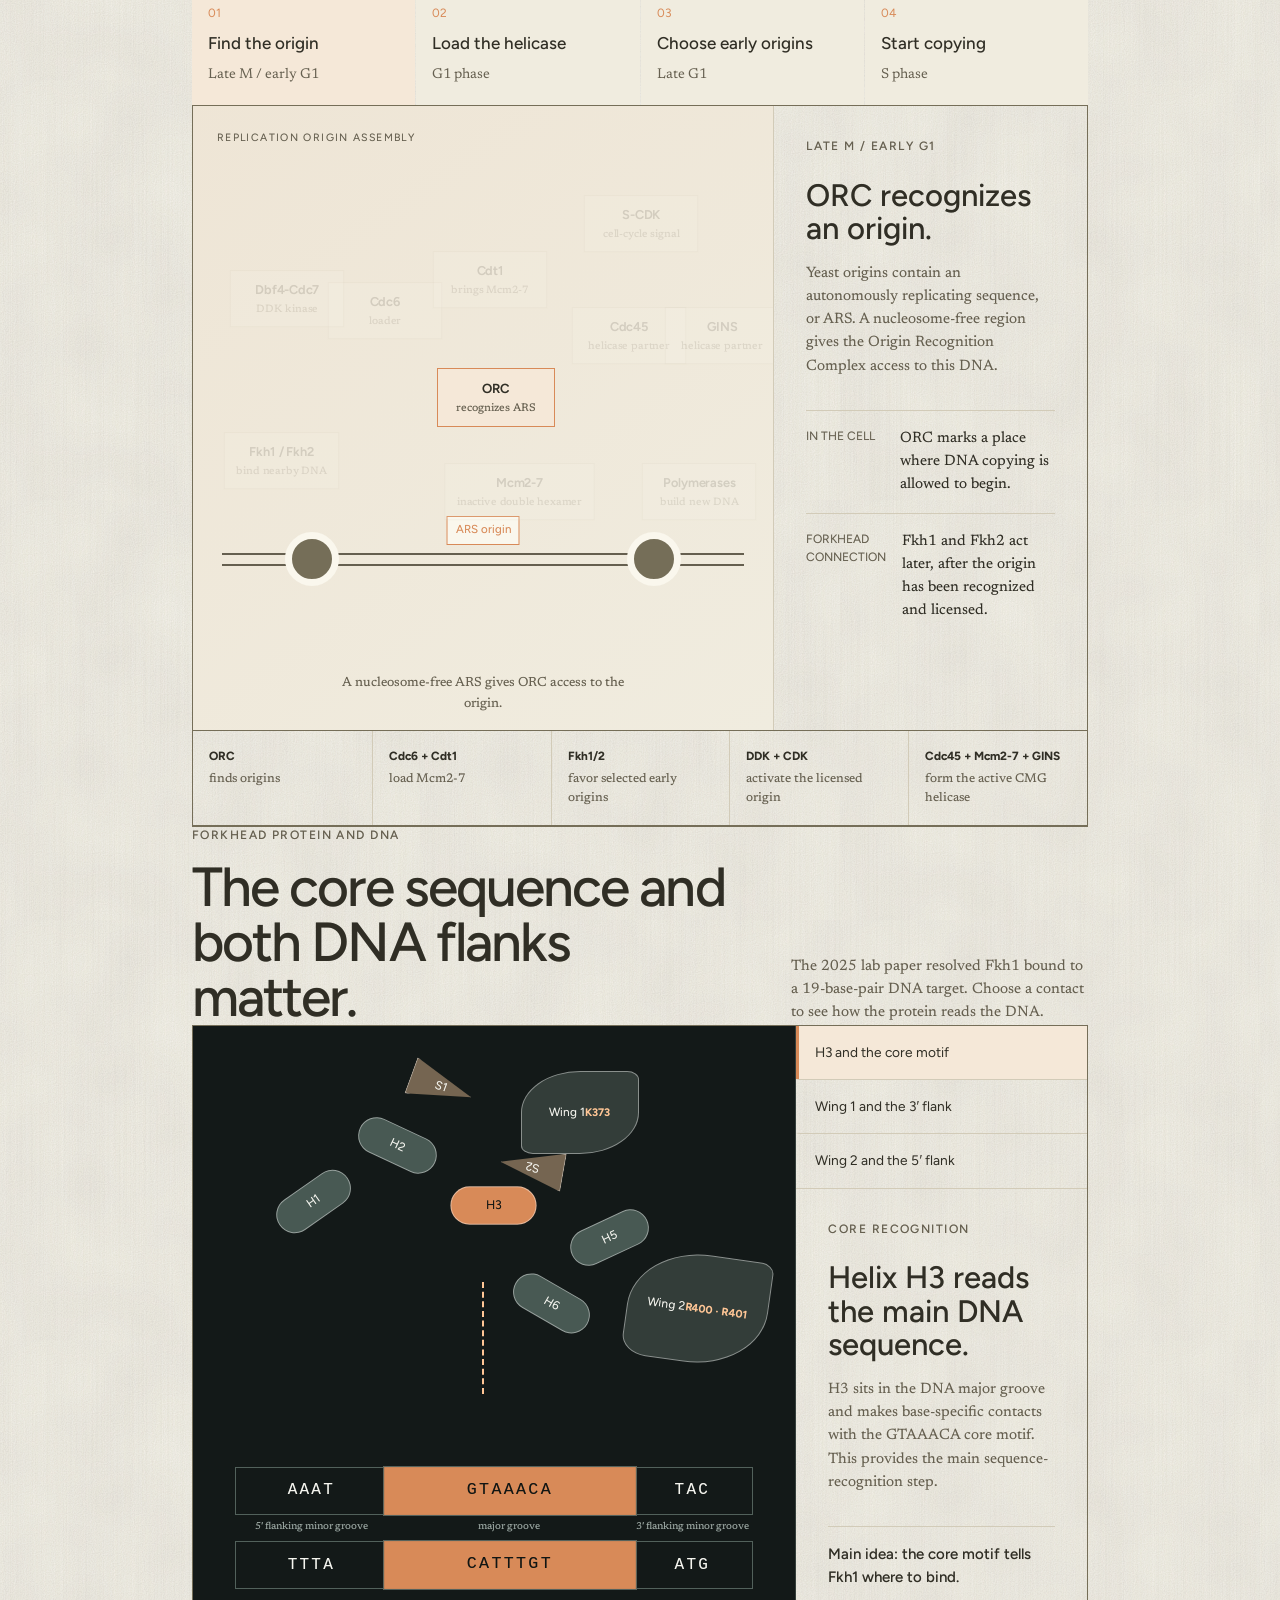
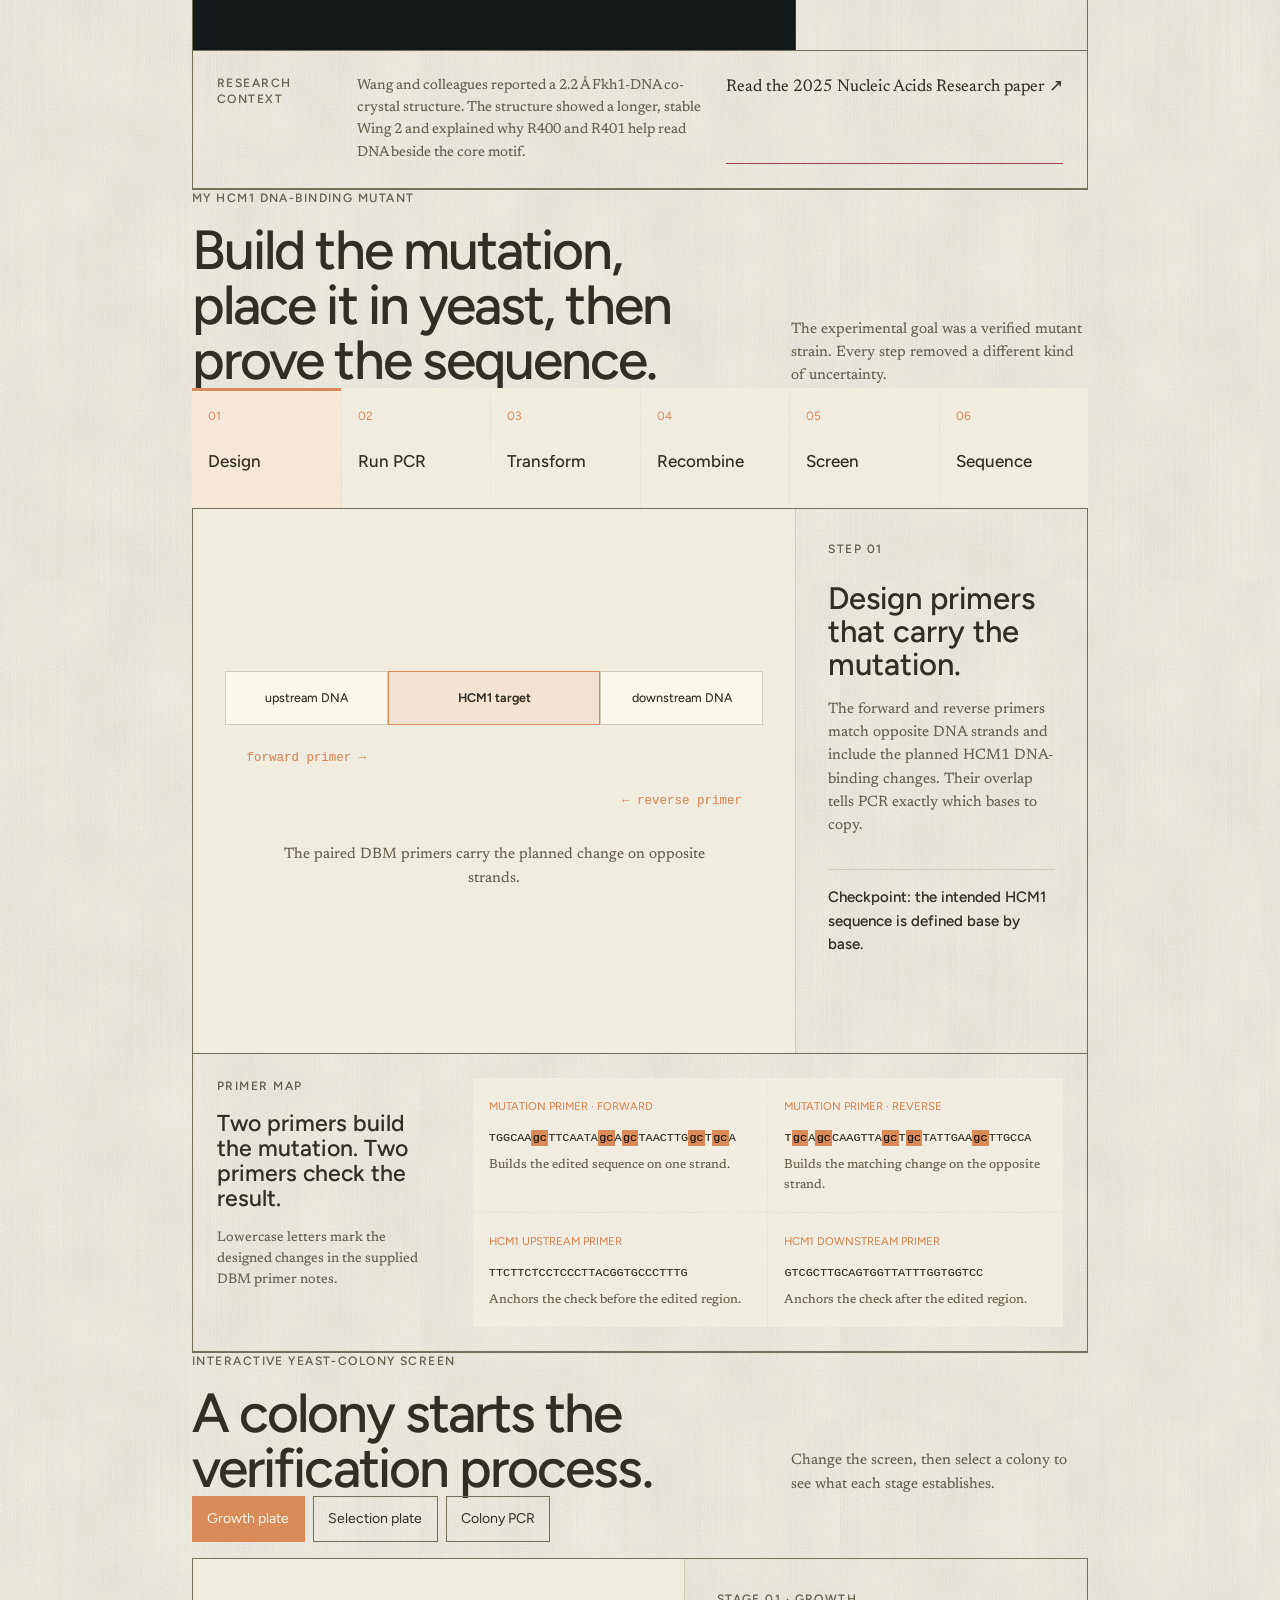
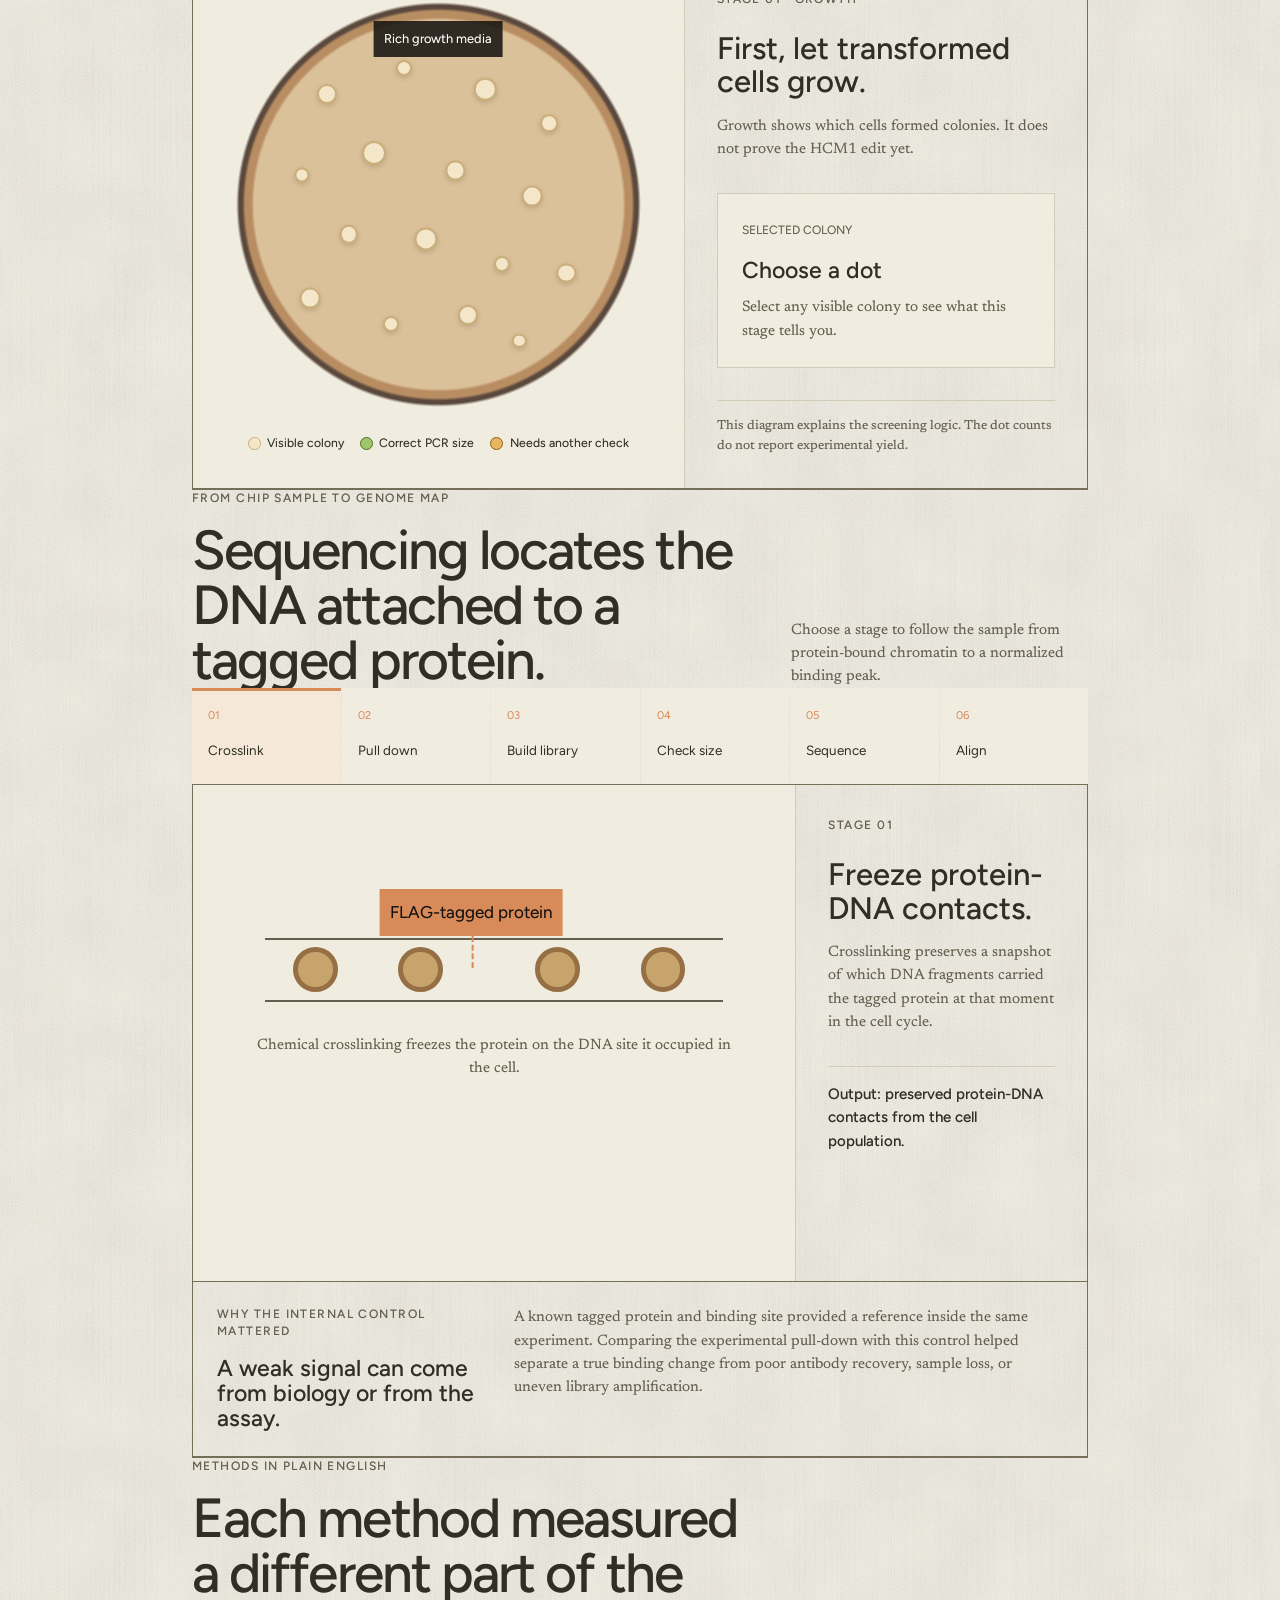
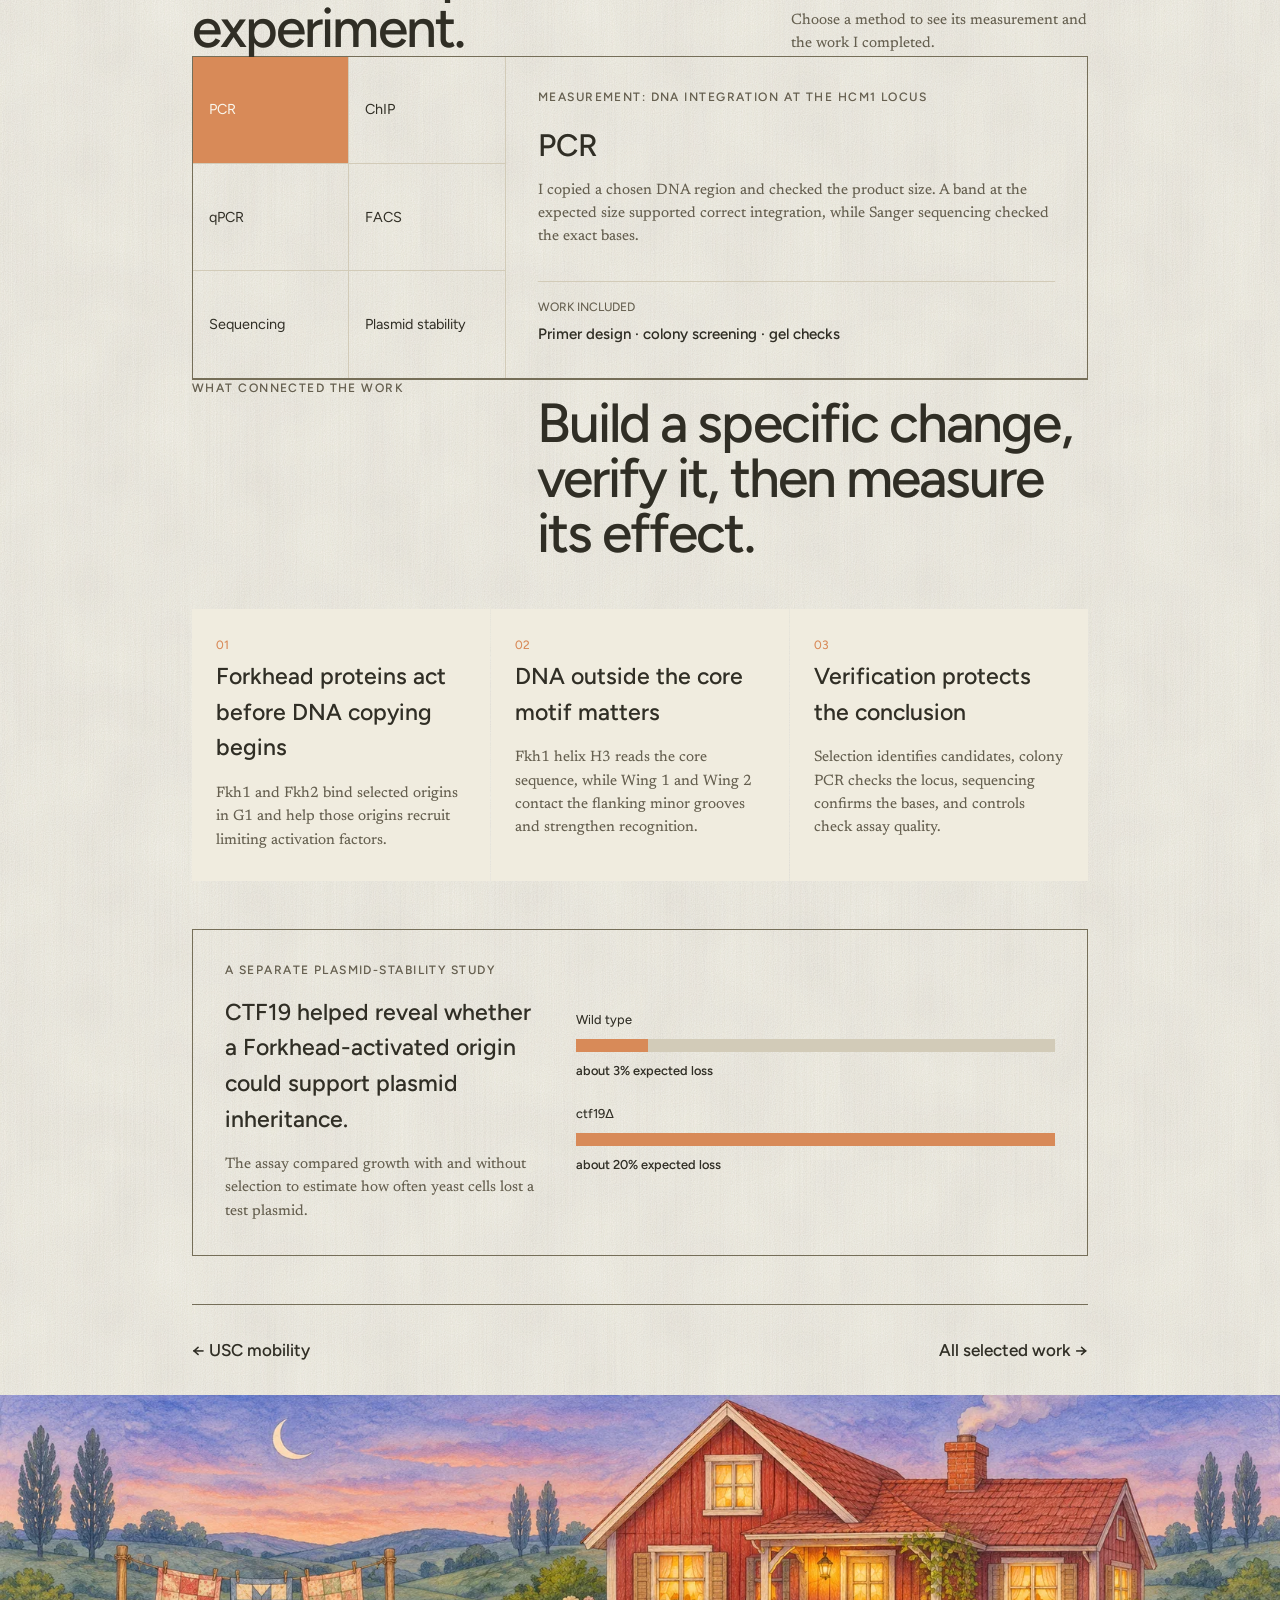
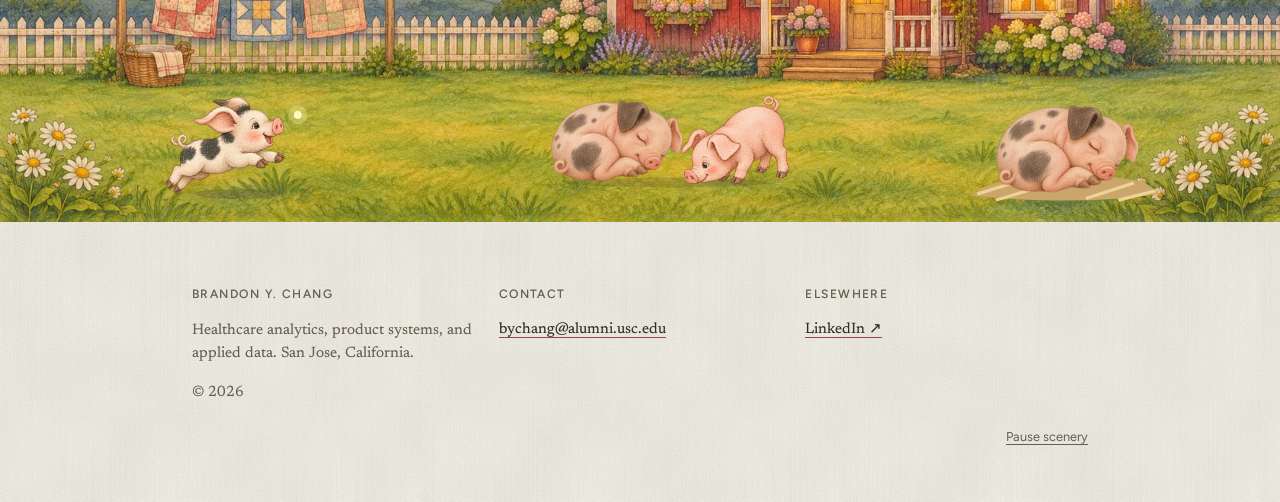
==== commit 622fc8f2: "Restore the large portrait and animate three full-width storybook farm scenes" ====
--- a/aparicio-lab.html
+++ b/aparicio-lab.html
@@ -8,9 +8,9 @@
   <link rel="preconnect" href="https://fonts.googleapis.com">
   <link rel="preconnect" href="https://fonts.gstatic.com" crossorigin>
   <link href="https://fonts.googleapis.com/css2?family=Aboreto&family=Figtree:wght@400;500;600&family=Newsreader:opsz,wght@6..72,400;6..72,500&display=swap" rel="stylesheet">
-  <link rel="stylesheet" href="styles.css?v=33">
+  <link rel="stylesheet" href="styles.css?v=34">
   <script src="script.js?v=19" defer></script>
-  <script src="scenery.js?v=2" defer></script>
+  <script src="scenery.js?v=3" defer></script>
 </head>
 <body class="case-page aparicio-case"><div class="shell">
   <header class="masthead-bar"><div class="page"><div class="bar">
--- a/styles.css
+++ b/styles.css
@@ -4679,62 +4679,92 @@
 .scenery { display: block; overflow: visible; pointer-events: none; user-select: none; }
 .wordmark .scenery-mark { display: inline-block; width: 2.8rem; height: 2rem; margin-right: .5rem; vertical-align: middle; }
 .colophon, #work .section-head { position: relative; }
-.scenery-intro { position: absolute; right: 0; bottom: 0; width: 46%; }
 .scenery-verge { position: absolute; width: clamp(8rem, 17vw, 16rem); right: 1%; bottom: 0; }
-.scenery-wallow, .scenery-nursery { width: min(100%, 40rem); height: auto; margin-top: clamp(1.4rem, 3vw, 3rem); }
-.scenery-wallow { margin-left: auto; }
-.scenery-rest { position: absolute; width: min(calc(100% - 2rem), 39rem); right: clamp(1rem, 5vw, 6.5rem); bottom: 100%; }
-.scenery .ginger { --coat: #da9f70; --hoof: #b07a5b; }
-.scenery .spotted { --coat: #f3d7ba; --hoof: #d6b294; }
-.scenery .belted { --coat: #8b8077; --hoof: #76695e; }
-.scenery .rooting .pig-head { transform-origin: 66px 36px; transform: rotate(15deg); }
+.farm-landscape { position: relative; width: 100%; aspect-ratio: 3 / 1; overflow: hidden; isolation: isolate; background: #c3c981; }
+.farm-panorama { position: absolute; inset: 0; width: 100%; height: 100%; object-fit: cover; display: block; }
+.farm-action { position: absolute; width: 23%; height: auto; left: var(--place); bottom: 3%; transform: translateX(-50%); }
+.action-chase, .action-straw, .action-nest { bottom: 6%; }
+.action-wolf { left: 12%; bottom: 7%; }
+.action-twigs { bottom: 9%; }
+.colophon:has(.farm-landscape) { padding-top: 0; border-top: 0; margin-top: 0; }
+.colophon > .farm-landscape + .page { padding-top: var(--u8); }
+@media (max-width: 650px) {
+  .farm-landscape { aspect-ratio: 2.15; }
+  .farm-action { width: 31%; bottom: 2%; }
+  .action-wolf { left: 14%; bottom: 10%; }
+  .action-straw { left: 32%; }
+  .action-twigs { bottom: 9%; }
+  [data-farm="morning"] .farm-panorama { object-position: 18% center; }
+}
 .scenery-toggle { display: block; margin: 1rem 0 0 auto; padding: .5rem 0; color: var(--ink-muted); font: .8rem/1.4 var(--font-grotesk); text-decoration: underline; text-underline-offset: .25em; }
-.scenery .sleeping .pig-back { transform: translateY(8px) scaleY(.94); }
-.scenery .sleeping .leg { transform: scaleY(.65); }
-@media (max-width: 760px) {
-  .intro-lead { padding-bottom: clamp(3.5rem, 15vw, 5.4rem); }
-  .scenery-intro { width: clamp(11rem, 36vw, 16rem); }
-}
 @media (max-width: 530px) {
   .bar { gap: .75rem; }
   .bar .theme-toggle { margin-right: 0; min-width: 24px; }
   .wordmark .scenery-mark { width: 2.1rem; }
-  .intro-lead { padding-bottom: clamp(5.4rem, 24vw, 7.4rem); }
-  .scenery-intro { width: min(100%, 26rem); }
-  .scenery-intro .orchard-tree { transform: translate(403px, 181px) scale(.74); }
   .scenery-verge { width: 7rem; }
 }
 @media (prefers-reduced-motion: no-preference) {
-  .scenery .grass, .scenery .twig, .scenery .tree-crown {
-    transform-origin: 0 0;
-    animation: field-wind 4.7s ease-in-out var(--phase, -1.3s) infinite alternate;
-  }
-  .scenery .twig { animation-duration: 4.1s; }
-  .scenery .tree-crown { animation-name: bough-wind; animation-duration: 5.8s; }
-  .scenery .walking { animation: pig-walk 15s linear var(--phase) infinite; }
-  .scenery .walking .pig-direction { transform-origin: 51px 34px; animation: pig-turn 15s linear var(--phase) infinite; }
-  .scenery .walking .leg { animation: pig-step .55s ease-in-out var(--phase) infinite alternate; }
-  .scenery .walking .leg.far { animation-direction: alternate-reverse; }
-  .scenery .walking .pig-back { animation: pig-bob .55s ease-in-out var(--phase) infinite; }
-  .scenery .pig-head { transform-origin: 69px 34px; animation: pig-sniff 5.4s ease-in-out var(--phase) infinite; }
-  .scenery .curly-tail { transform-origin: 18px 29px; animation: tail-twitch 4s ease-in-out var(--phase) infinite; }
-  .scenery .sleeping .pig-back { transform-origin: 50px 46px; animation: pig-breathe 2.7s ease-in-out var(--phase) infinite alternate; }
-  .scenery .sleeping .pig-head { animation: none; }
-  .scenery .rooting .pig-head { animation: snuffle-ground 3.9s ease-in-out var(--phase) infinite; }
-  .scenery .mud-head { transform-origin: 0 0; animation: wallow-nod 4.6s ease-in-out -.7s infinite alternate; }
-  .scenery .mud-eyes { transform-origin: 0 -12px; animation: mud-blink 5.3s ease-in-out -2s infinite; }
-  @keyframes snuffle-ground { 0%, 100% { transform: rotate(6deg); } 42%, 67% { transform: rotate(21deg); } 55% { transform: rotate(16deg); } }
-  @keyframes wallow-nod { from { transform: rotate(-3deg) translateY(0); } to { transform: rotate(4deg) translateY(2px); } }
-  @keyframes mud-blink { 0%, 93%, 100% { transform: scaleY(1); } 96% { transform: scaleY(.12); } }
-  .scenery-paused .scenery *, .scenery.offscreen * { animation-play-state: paused !important; }
+  .scenery .grass { transform-origin: 0 0; animation: field-wind 4.7s ease-in-out var(--phase, -1.3s) infinite alternate; }
+  .scenery-paused .scenery *, .scenery.offscreen *, .farm-landscape.offscreen * { animation-play-state: paused !important; }
   @keyframes field-wind { from { transform: rotate(-4deg) skewX(-2deg); } to { transform: rotate(6deg) skewX(2deg); } }
-  @keyframes bough-wind { from { transform: rotate(-1.7deg); } to { transform: rotate(2.1deg); } }
-  @keyframes pig-walk { 0%, 100% { transform: translateX(-18px); } 48%, 51% { transform: translateX(48px); } 97% { transform: translateX(-18px); } }
-  @keyframes pig-turn { 0%, 47%, 100% { transform: scaleX(1); } 51%, 96% { transform: scaleX(-1); } }
-  @keyframes pig-step { from { transform: rotate(-16deg); } to { transform: rotate(18deg); } }
-  @keyframes pig-bob { 50% { transform: translateY(-1.35px); } }
-  @keyframes pig-sniff { 0%, 38%, 75%, 100% { transform: rotate(0); } 52%, 64% { transform: rotate(6deg); } 59% { transform: rotate(3deg); } }
-  @keyframes tail-twitch { 0%, 62%, 85%, 100% { transform: rotate(-4deg); } 70%, 80% { transform: rotate(10deg); } }
-  @keyframes pig-breathe { from { transform: translateY(6px) scaleY(.90); } to { transform: translateY(6px) scaleY(.96); } }
 }
 @media (prefers-reduced-motion: reduce) { .scenery-toggle { display: none; } }
+
+/* Props and piglets share a clock within each activity, including when paused. */
+.mud-drop, .huff-breath, .loose-straw { opacity: 0; }
+@media (prefers-reduced-motion: no-preference) {
+  .nose-push { transform-origin: 58px 94px; animation: snout-push 4.4s ease-in-out infinite; }
+  .rolling-apple { animation: apple-roll 4.4s ease-in-out infinite; }
+  @keyframes snout-push {
+    0%, 100% { transform: translateX(-6px) rotate(-3deg); }
+    23% { transform: translateX(2px) rotate(4deg); }
+    31% { transform: translateX(9px) rotate(-2deg); }
+    49%, 71% { transform: translateX(1px) rotate(-5deg); }
+  }
+  @keyframes apple-roll {
+    0%, 24%, 100% { transform: translate(0,0) rotate(0); }
+    40% { transform: translate(23px,-3px) rotate(106deg); }
+    60% { transform: translate(30px,-2px) rotate(150deg); }
+  }
+  .piglet-pounce { transform-origin: 65px 91px; animation: butterfly-pounce 3.6s ease-in-out infinite; }
+  .jump-shadow { transform-origin: 84px 100px; animation: pounce-shadow 3.6s ease-in-out infinite; }
+  @keyframes butterfly-pounce {
+    0%, 100% { transform: translate(-5px,1px) rotate(5deg); }
+    17% { transform: translate(-8px,3px) scale(1.03,.9); }
+    36% { transform: translate(16px,-20px) rotate(-10deg); }
+    54% { transform: translate(25px,1px) rotate(7deg) scale(1.04,.9); }
+    69% { transform: translate(12px,-6px) rotate(-3deg); }
+  }
+  @keyframes pounce-shadow { 0%, 100% { transform: translateX(-4px); } 36% { transform: translateX(16px) scaleX(.58); opacity: .12; } 54% { transform: translateX(25px) scaleX(1.06); } }
+  .butterfly-flight, .firefly { animation: insect-loop 3.6s ease-in-out infinite; }
+  .butterfly-wings { animation: wingbeat .27s ease-in-out infinite alternate; }
+  @keyframes insect-loop { 0%,100% { transform: translate(-9px,5px); } 32% { transform: translate(10px,-13px); } 64% { transform: translate(24px,2px); } 82% { transform: translate(6px,11px); } }
+  @keyframes wingbeat { to { transform: rotate(-12deg) scaleX(.4); } }
+  .mud-roll { transform-origin: 98px 91px; animation: belly-roll 3.1s ease-in-out infinite; }
+  .mud-drop { animation: mud-splash 3.1s ease-out infinite; }
+  @keyframes belly-roll { 0%,100% { transform: rotate(-9deg); } 28% { transform: translate(-5px,-2px) rotate(-22deg); } 52% { transform: translate(5px,2px) rotate(17deg); } 71% { transform: rotate(8deg); } }
+  @keyframes mud-splash { 0%,45%,83%,100% { opacity: 0; } 48% { opacity: 1; transform: translate(0,0); } 63% { opacity: .95; transform: translate(var(--dx),var(--dy)); } 81% { opacity: 0; transform: translate(calc(1.4 * var(--dx)),3px) scale(.55); } }
+  .wolf-huff { transform-origin: 44px 98px; animation: huff 6.8s ease-in-out infinite; }
+  .huff-breath, .loose-straw, .startled-hop, .piglet-peek { animation: breath-line 6.8s ease-out infinite; }
+  .loose-straw { animation-name: blown-straw; transform-origin: 110px 37px; }
+  .startled-hop { animation-name: surprised-hop; transform-origin: 78px 95px; }
+  .piglet-peek { animation-name: peek-over-wall; }
+  @keyframes huff { 0%, 19%, 68%, 100% { transform: none; } 35% { transform: rotate(-8deg) scale(1.08,1.05); } 44% { transform: rotate(10deg) scale(1,.93); } 53% { transform: rotate(5deg); } }
+  @keyframes breath-line { 0%, 40%, 58%, 100% { opacity: 0; } 44% { opacity: .88; transform: translateX(-5px); } 56% { opacity: .1; transform: translateX(17px); } }
+  @keyframes blown-straw { 0%, 43%, 69%, 100% { opacity: 0; } 45% { opacity: 1; transform: none; } 61% { opacity: 1; transform: translate(27px,-15px) rotate(-12deg); } 69% { transform: translate(39px,5px) rotate(17deg); } }
+  @keyframes surprised-hop { 0%, 43%, 100% { transform: none; } 52% { transform: translate(11px,-20px) rotate(-12deg); } 61% { transform: translate(20px,0) rotate(8deg); } 73% { transform: translate(25px,-7px); } }
+  @keyframes peek-over-wall { 0%, 30%, 100% { transform: translateY(2px); } 46%, 63% { transform: translateY(33px); } 80% { transform: translateY(14px); } }
+  .twig-lift { transform-origin: 55px 94px; animation: gather-stick 4.9s ease-in-out infinite; }
+  @keyframes gather-stick { 0%,100% { transform: none; } 18% { transform: rotate(4deg); } 39%,57% { transform: translate(6px,-2px) rotate(-13deg); } 78% { transform: translateX(10px) rotate(2deg); } }
+  .nuzzle { animation: bedtime-nuzzle 5.7s ease-in-out infinite; }
+  @keyframes bedtime-nuzzle { 0%,100% { transform: translateX(4px); } 36%,62% { transform: translate(-10px,2px); } 48% { transform: translate(-8px,0); } }
+}
+
+@media (prefers-reduced-motion: no-preference) {
+  .soft-breath, .dream-kick { transform-box: fill-box; transform-origin: center bottom; animation: soft-breath 3s ease-in-out infinite alternate; }
+  .dream-kick { animation: dream-kick 6.3s ease-in-out infinite; }
+  .flower-sniff, .hello-pig { transform-box: fill-box; transform-origin: center bottom; animation: nose-wiggle 4.1s ease-in-out infinite; }
+  @keyframes soft-breath { to { transform: scale(1.015,1.055); } }
+  @keyframes dream-kick { 0%, 100% { transform: scaleY(1); } 38%, 77% { transform: scaleY(1.045); } 42%, 49% { transform: rotate(-4deg) translateY(-1px); } 46% { transform: rotate(2deg); } }
+  @keyframes nose-wiggle { 0%, 51%, 100% { transform: rotate(0); } 62%, 76% { transform: rotate(5deg); } 70% { transform: rotate(2deg); } }
+}
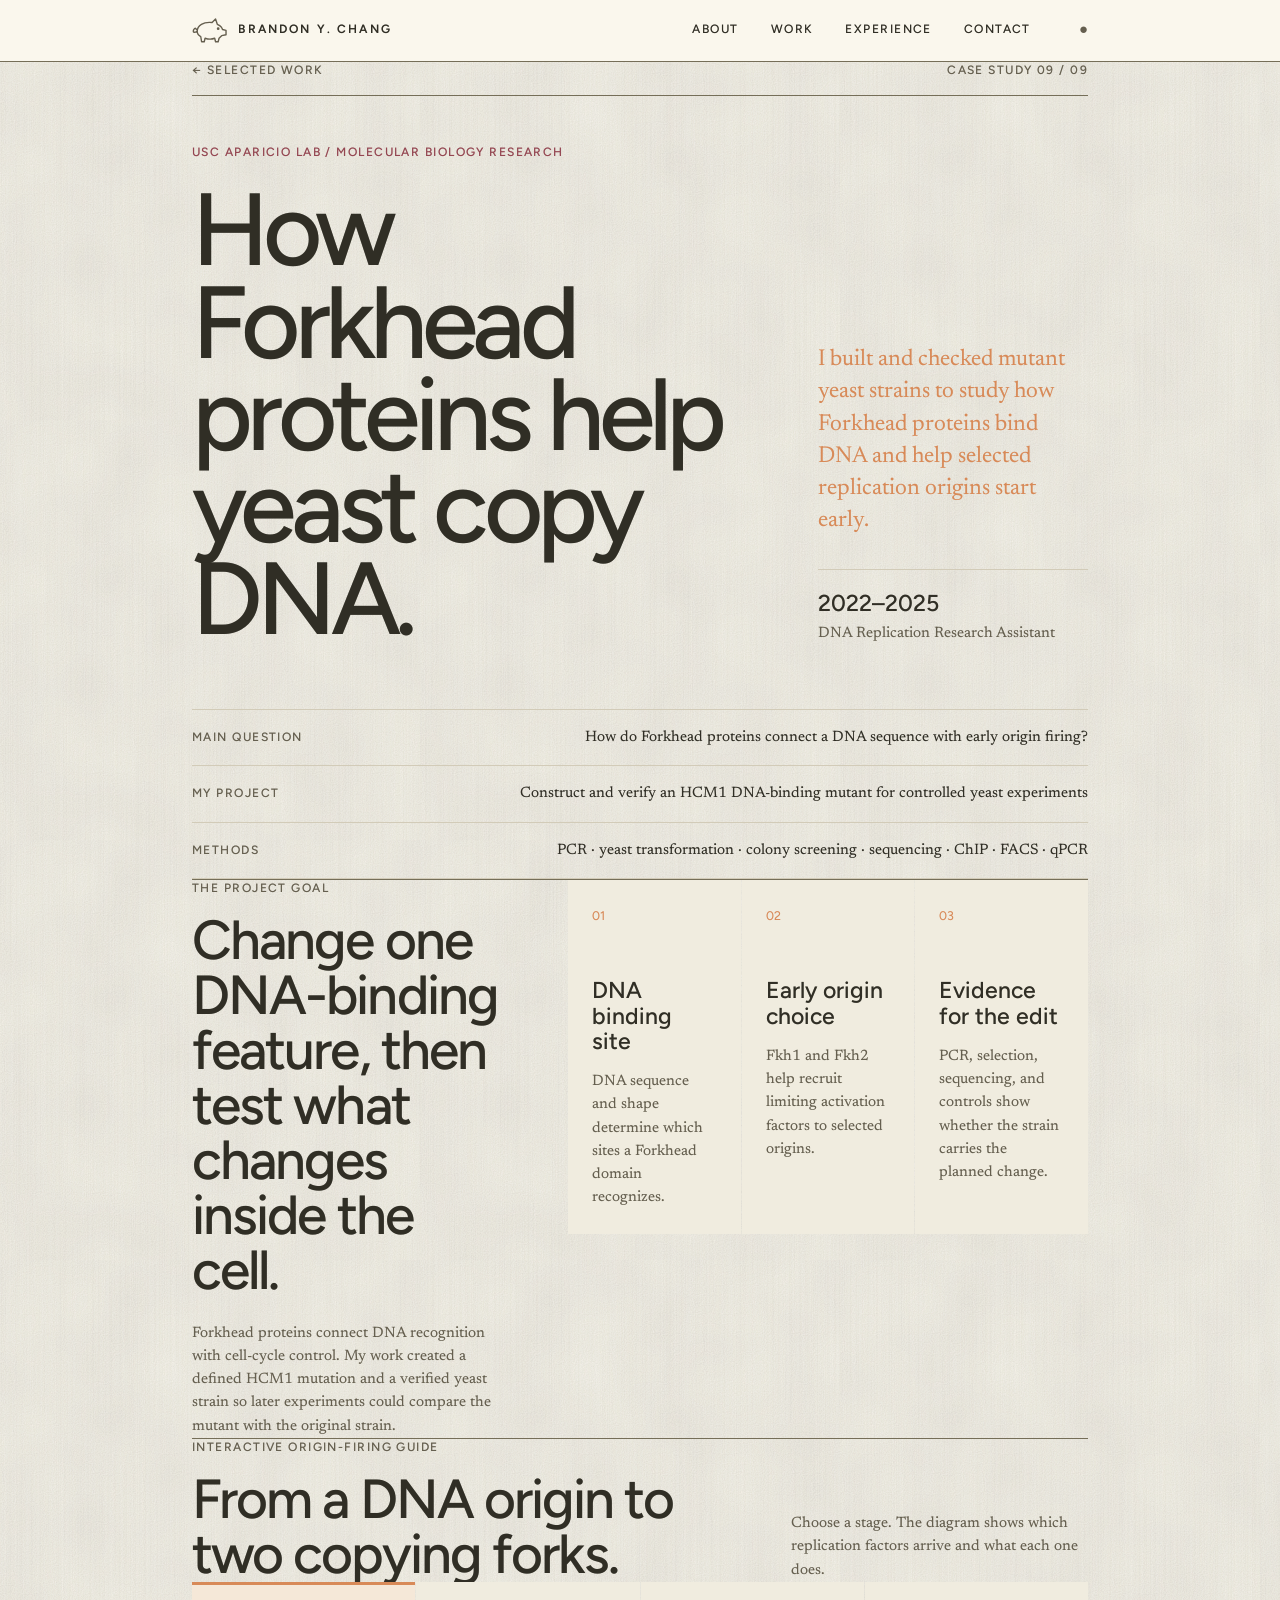
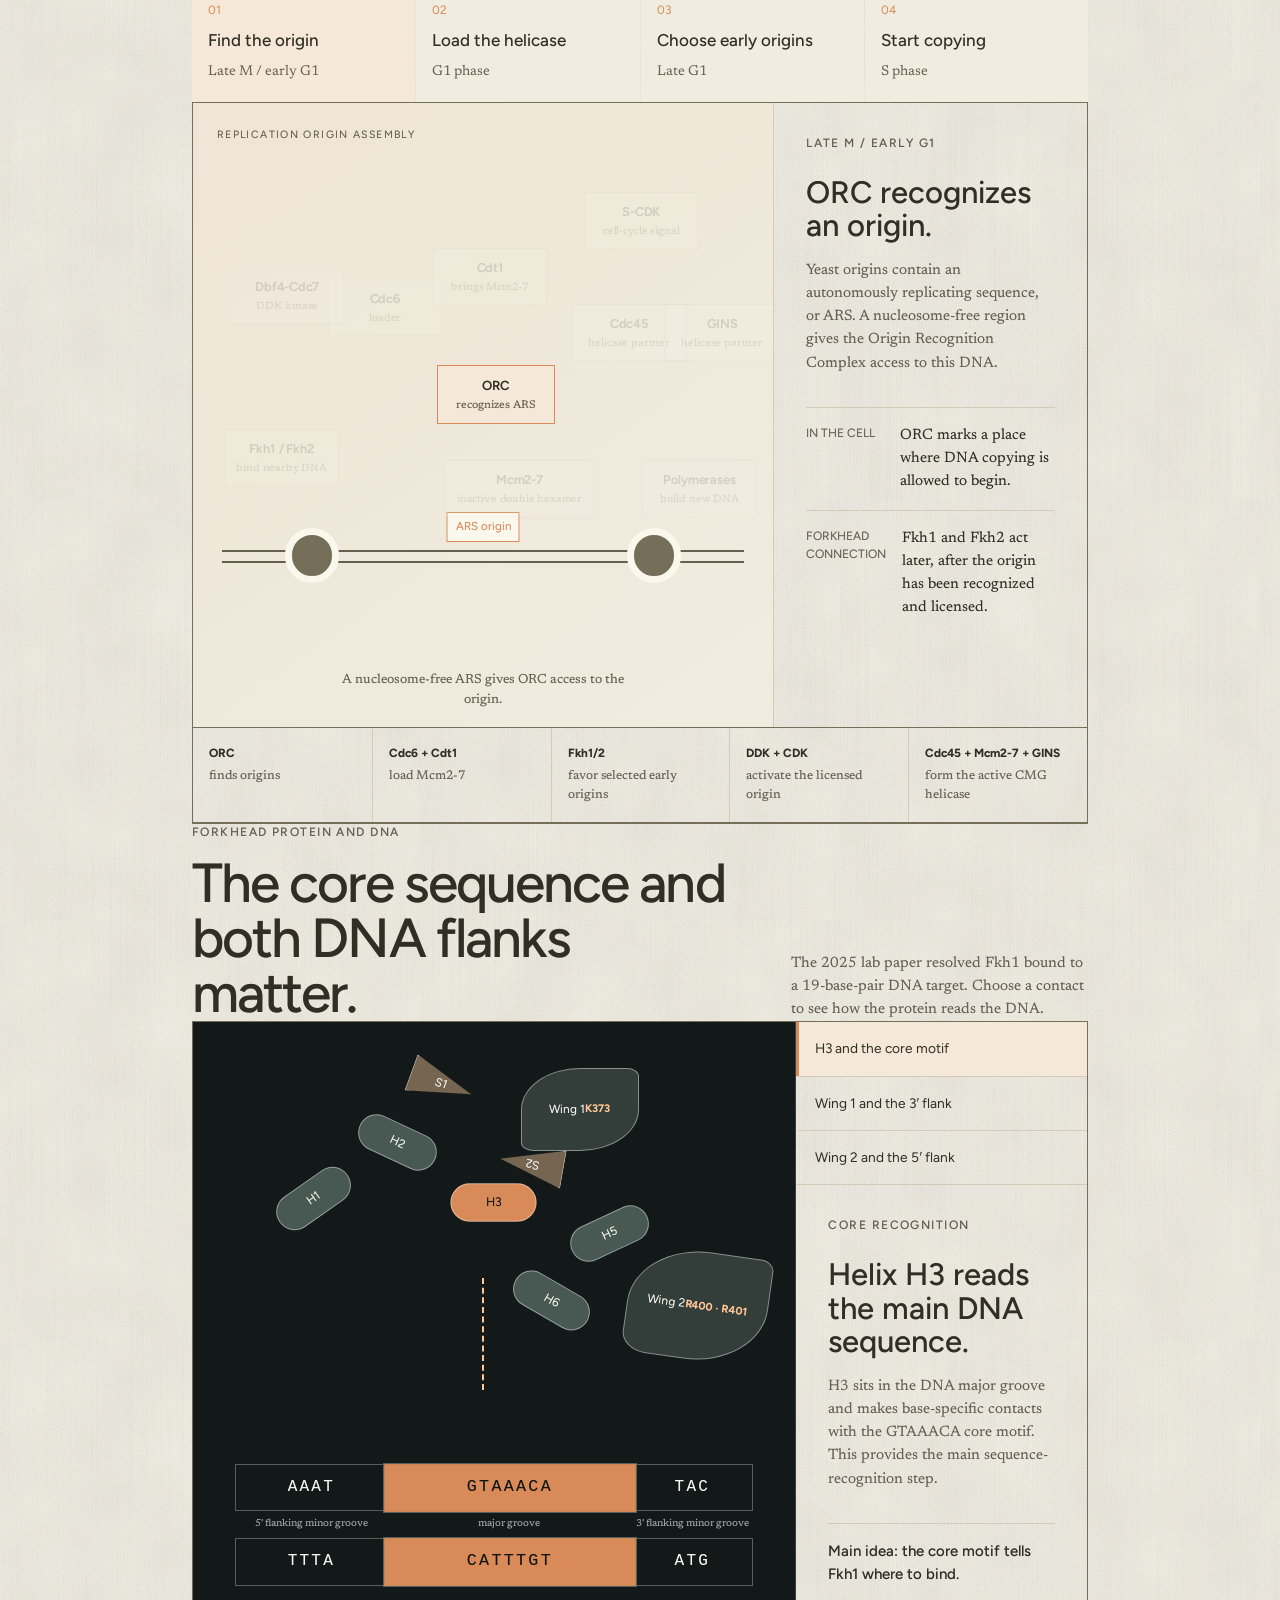
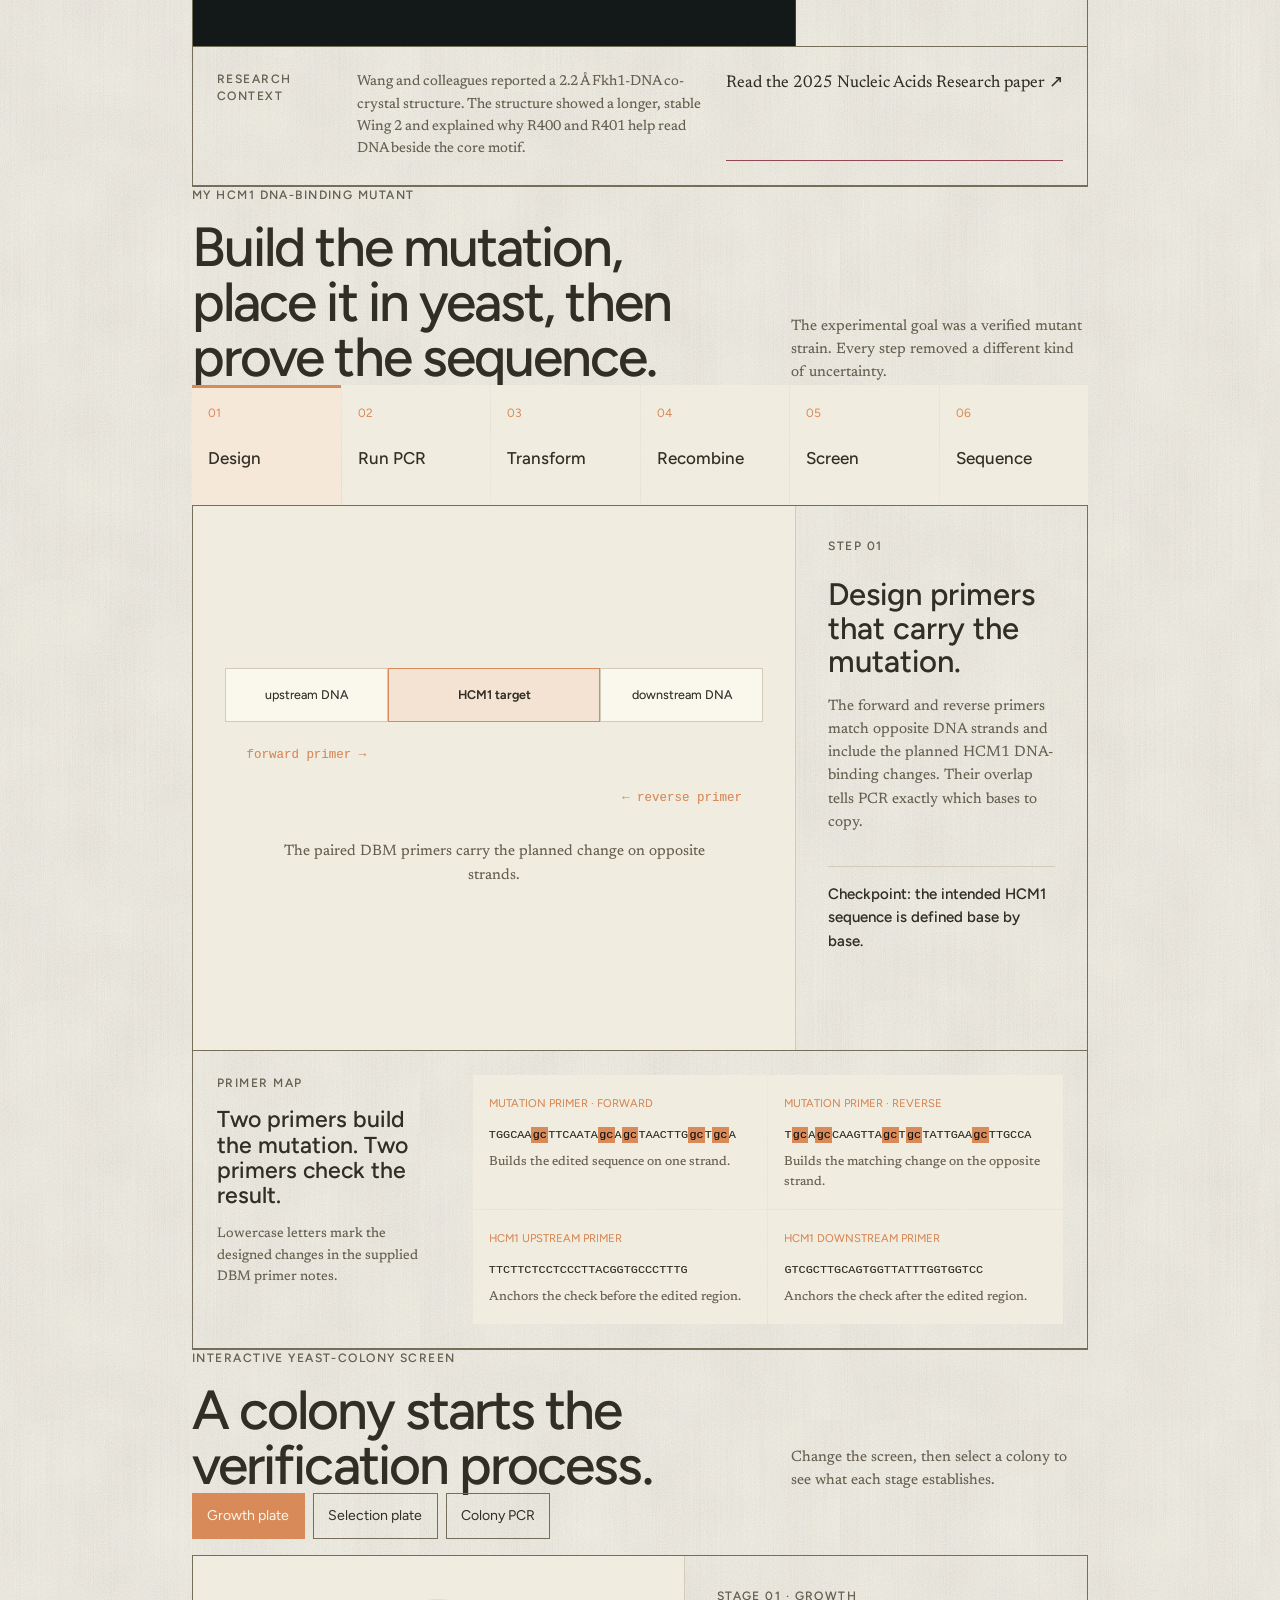
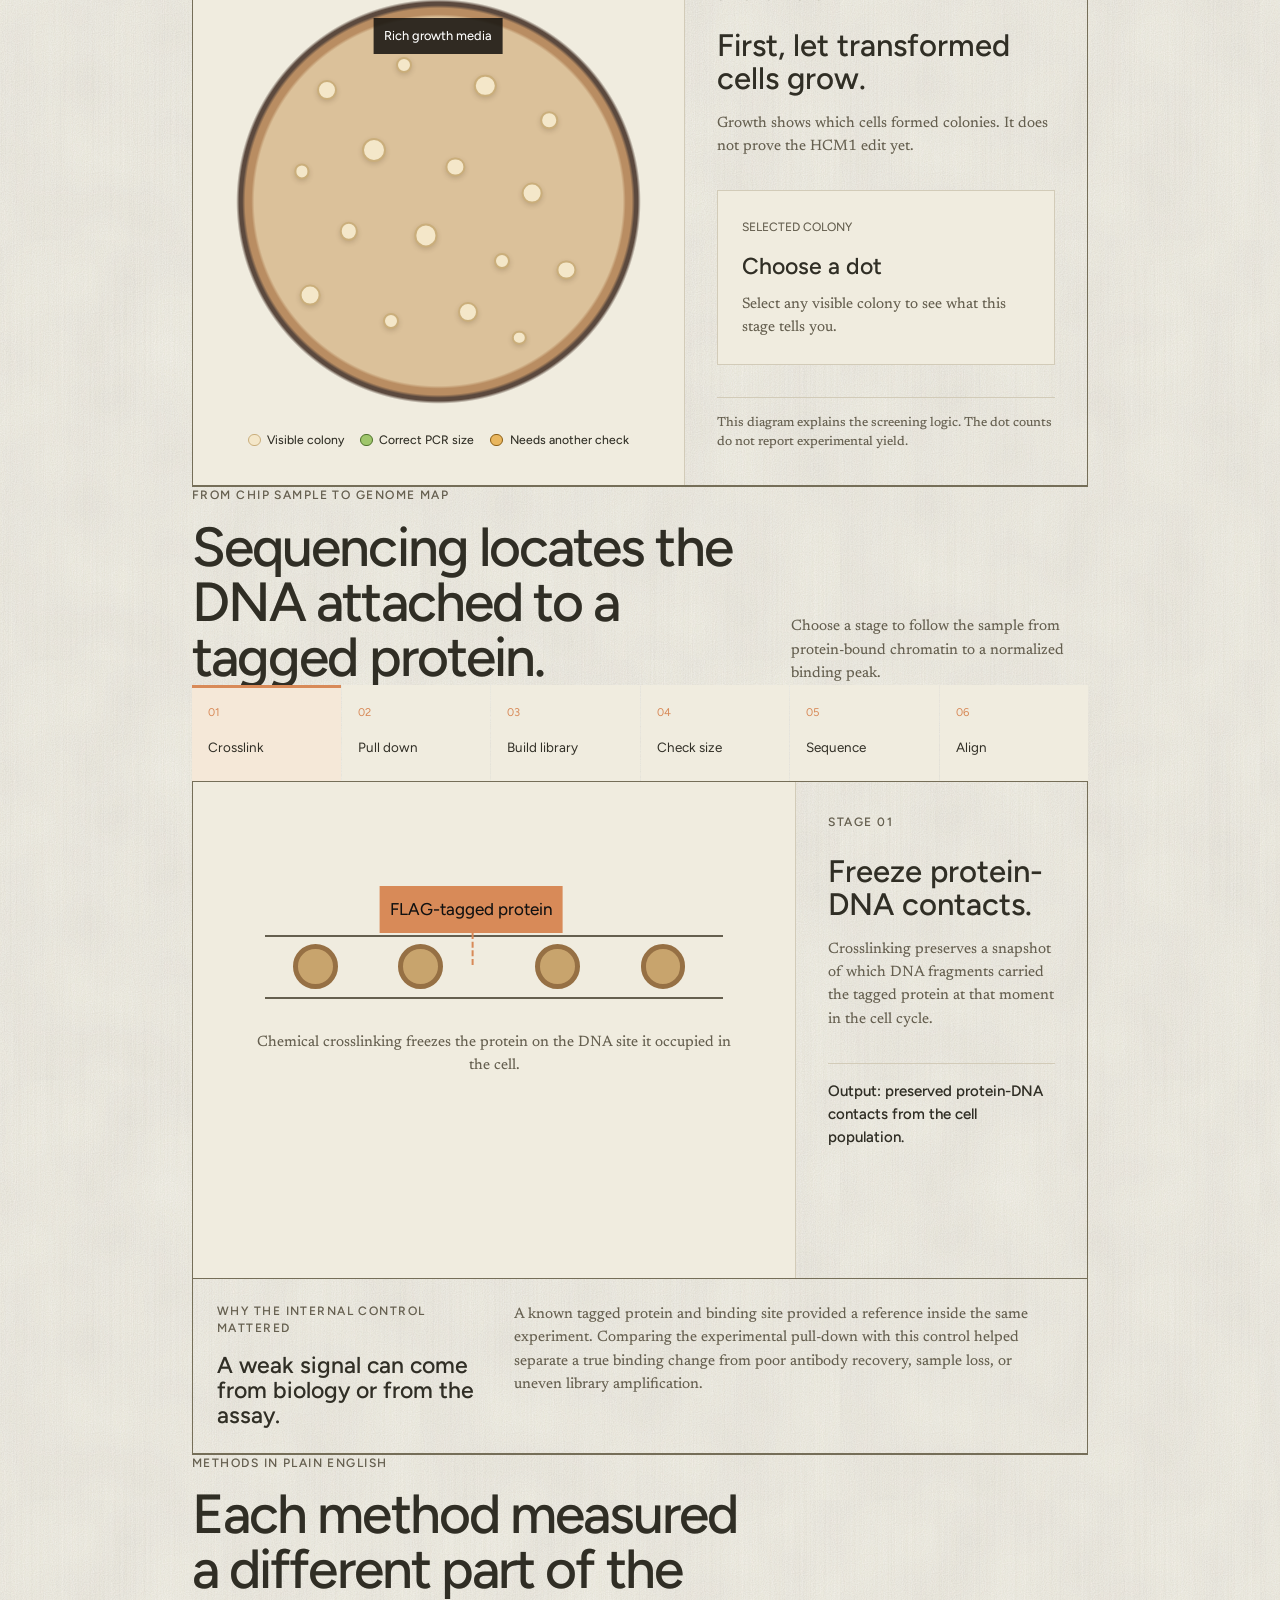
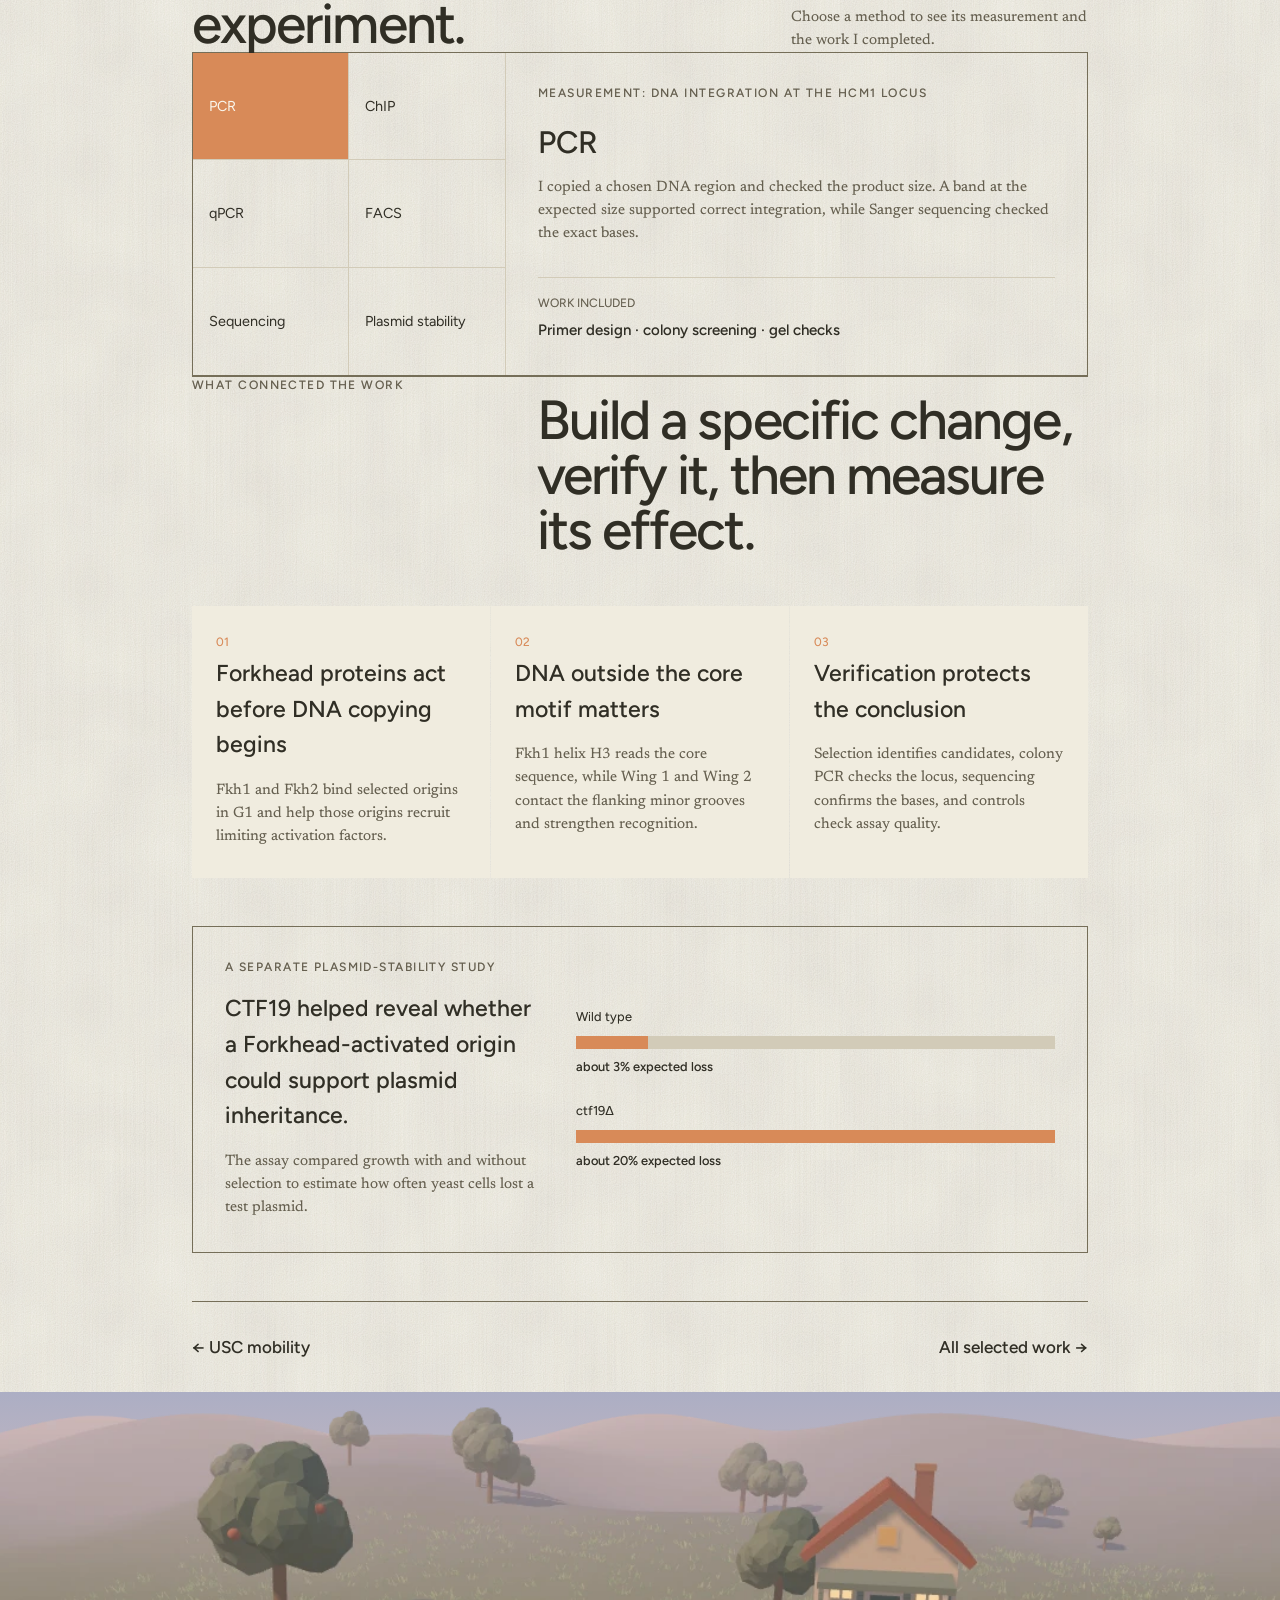
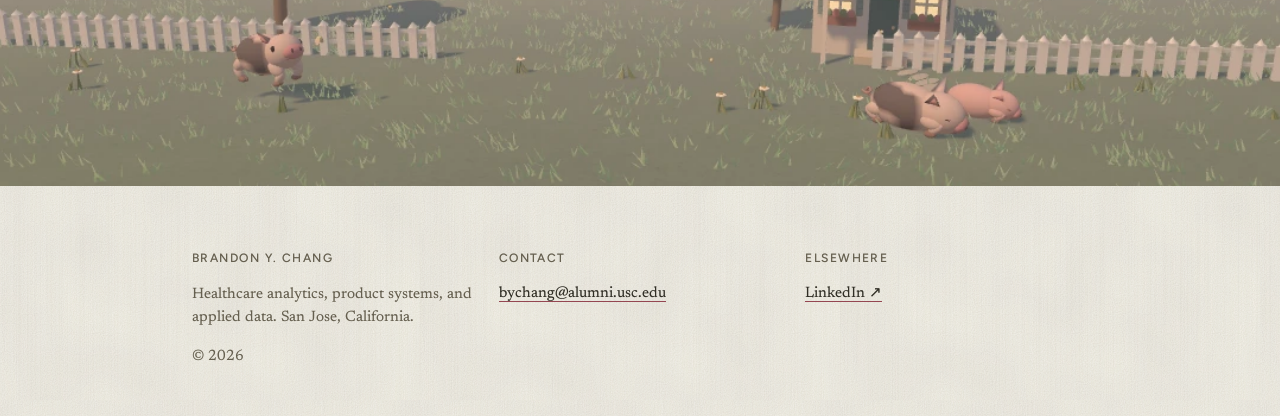
==== commit 8c55ba35: "Model the farm as articulated 3D miniatures with grounded motion and wind" ====
--- a/aparicio-lab.html
+++ b/aparicio-lab.html
@@ -8,9 +8,9 @@
   <link rel="preconnect" href="https://fonts.googleapis.com">
   <link rel="preconnect" href="https://fonts.gstatic.com" crossorigin>
   <link href="https://fonts.googleapis.com/css2?family=Aboreto&family=Figtree:wght@400;500;600&family=Newsreader:opsz,wght@6..72,400;6..72,500&display=swap" rel="stylesheet">
-  <link rel="stylesheet" href="styles.css?v=34">
+  <link rel="stylesheet" href="styles.css?v=35">
   <script src="script.js?v=19" defer></script>
-  <script src="scenery.js?v=3" defer></script>
+  <script src="scenery.js?v=4" defer></script>
 </head>
 <body class="case-page aparicio-case"><div class="shell">
   <header class="masthead-bar"><div class="page"><div class="bar">
--- a/styles.css
+++ b/styles.css
@@ -4674,97 +4674,32 @@
 }
 .bar { align-items: center; }
 
-/* Artwork sits on the same paper and rules as the surrounding type. */
-.scenery-drawings { position: absolute; pointer-events: none; overflow: hidden; }
-.scenery { display: block; overflow: visible; pointer-events: none; user-select: none; }
-.wordmark .scenery-mark { display: inline-block; width: 2.8rem; height: 2rem; margin-right: .5rem; vertical-align: middle; }
-.colophon, #work .section-head { position: relative; }
-.scenery-verge { position: absolute; width: clamp(8rem, 17vw, 16rem); right: 1%; bottom: 0; }
-.farm-landscape { position: relative; width: 100%; aspect-ratio: 3 / 1; overflow: hidden; isolation: isolate; background: #c3c981; }
-.farm-panorama { position: absolute; inset: 0; width: 100%; height: 100%; object-fit: cover; display: block; }
-.farm-action { position: absolute; width: 23%; height: auto; left: var(--place); bottom: 3%; transform: translateX(-50%); }
-.action-chase, .action-straw, .action-nest { bottom: 6%; }
-.action-wolf { left: 12%; bottom: 7%; }
-.action-twigs { bottom: 9%; }
+
+.wordmark .scenery-mark { display: inline-block; width: 2.4rem; height: 1.8rem; vertical-align: middle; margin-right: .5rem; color: var(--ink-muted); }
+[data-farm] { position: relative; isolation: isolate; }
+.farm-landscape { width: 100%; aspect-ratio: 3.25; overflow: hidden; background: linear-gradient(#d8e4df, #f2e4ca 62%, #c5c398); }
+[data-farm="storybook"] { background: linear-gradient(#e1ded6, #f3dcc3 64%, #c6c098); }
+[data-farm="evening"] { background: linear-gradient(#acaec4, #e5c3b8 66%, #aba890); }
+[data-farm]::before, .pasture-canvas { position: absolute; inset: 0; display: block; width: 100%; height: 100%; pointer-events: none; }
+[data-farm]::before { content: ""; background: var(--still) center / cover no-repeat; }
+[data-farm="intro"] { --still: url("assets/pasture/intro.webp"); aspect-ratio: 2.75; }
+[data-farm="morning"] { --still: url("assets/pasture/morning.webp"); }
+[data-farm="storybook"] { --still: url("assets/pasture/storybook.webp"); }
+[data-farm="evening"] { --still: url("assets/pasture/evening.webp"); }
+.pasture-ready::before { visibility: hidden; }
 .colophon:has(.farm-landscape) { padding-top: 0; border-top: 0; margin-top: 0; }
 .colophon > .farm-landscape + .page { padding-top: var(--u8); }
-@media (max-width: 650px) {
-  .farm-landscape { aspect-ratio: 2.15; }
-  .farm-action { width: 31%; bottom: 2%; }
-  .action-wolf { left: 14%; bottom: 10%; }
-  .action-straw { left: 32%; }
-  .action-twigs { bottom: 9%; }
-  [data-farm="morning"] .farm-panorama { object-position: 18% center; }
-}
 .scenery-toggle { display: block; margin: 1rem 0 0 auto; padding: .5rem 0; color: var(--ink-muted); font: .8rem/1.4 var(--font-grotesk); text-decoration: underline; text-underline-offset: .25em; }
+.scenery-toggle[hidden] { display: none; }
+@media (max-width: 659px) {
+  .farm-landscape { aspect-ratio: 1.94; }
+  [data-farm="morning"] { --still: url("assets/pasture/morning-mobile.webp"); }
+  [data-farm="storybook"] { --still: url("assets/pasture/storybook-mobile.webp"); }
+  [data-farm="evening"] { --still: url("assets/pasture/evening-mobile.webp"); }
+}
 @media (max-width: 530px) {
   .bar { gap: .75rem; }
   .bar .theme-toggle { margin-right: 0; min-width: 24px; }
   .wordmark .scenery-mark { width: 2.1rem; }
-  .scenery-verge { width: 7rem; }
-}
-@media (prefers-reduced-motion: no-preference) {
-  .scenery .grass { transform-origin: 0 0; animation: field-wind 4.7s ease-in-out var(--phase, -1.3s) infinite alternate; }
-  .scenery-paused .scenery *, .scenery.offscreen *, .farm-landscape.offscreen * { animation-play-state: paused !important; }
-  @keyframes field-wind { from { transform: rotate(-4deg) skewX(-2deg); } to { transform: rotate(6deg) skewX(2deg); } }
 }
 @media (prefers-reduced-motion: reduce) { .scenery-toggle { display: none; } }
-
-/* Props and piglets share a clock within each activity, including when paused. */
-.mud-drop, .huff-breath, .loose-straw { opacity: 0; }
-@media (prefers-reduced-motion: no-preference) {
-  .nose-push { transform-origin: 58px 94px; animation: snout-push 4.4s ease-in-out infinite; }
-  .rolling-apple { animation: apple-roll 4.4s ease-in-out infinite; }
-  @keyframes snout-push {
-    0%, 100% { transform: translateX(-6px) rotate(-3deg); }
-    23% { transform: translateX(2px) rotate(4deg); }
-    31% { transform: translateX(9px) rotate(-2deg); }
-    49%, 71% { transform: translateX(1px) rotate(-5deg); }
-  }
-  @keyframes apple-roll {
-    0%, 24%, 100% { transform: translate(0,0) rotate(0); }
-    40% { transform: translate(23px,-3px) rotate(106deg); }
-    60% { transform: translate(30px,-2px) rotate(150deg); }
-  }
-  .piglet-pounce { transform-origin: 65px 91px; animation: butterfly-pounce 3.6s ease-in-out infinite; }
-  .jump-shadow { transform-origin: 84px 100px; animation: pounce-shadow 3.6s ease-in-out infinite; }
-  @keyframes butterfly-pounce {
-    0%, 100% { transform: translate(-5px,1px) rotate(5deg); }
-    17% { transform: translate(-8px,3px) scale(1.03,.9); }
-    36% { transform: translate(16px,-20px) rotate(-10deg); }
-    54% { transform: translate(25px,1px) rotate(7deg) scale(1.04,.9); }
-    69% { transform: translate(12px,-6px) rotate(-3deg); }
-  }
-  @keyframes pounce-shadow { 0%, 100% { transform: translateX(-4px); } 36% { transform: translateX(16px) scaleX(.58); opacity: .12; } 54% { transform: translateX(25px) scaleX(1.06); } }
-  .butterfly-flight, .firefly { animation: insect-loop 3.6s ease-in-out infinite; }
-  .butterfly-wings { animation: wingbeat .27s ease-in-out infinite alternate; }
-  @keyframes insect-loop { 0%,100% { transform: translate(-9px,5px); } 32% { transform: translate(10px,-13px); } 64% { transform: translate(24px,2px); } 82% { transform: translate(6px,11px); } }
-  @keyframes wingbeat { to { transform: rotate(-12deg) scaleX(.4); } }
-  .mud-roll { transform-origin: 98px 91px; animation: belly-roll 3.1s ease-in-out infinite; }
-  .mud-drop { animation: mud-splash 3.1s ease-out infinite; }
-  @keyframes belly-roll { 0%,100% { transform: rotate(-9deg); } 28% { transform: translate(-5px,-2px) rotate(-22deg); } 52% { transform: translate(5px,2px) rotate(17deg); } 71% { transform: rotate(8deg); } }
-  @keyframes mud-splash { 0%,45%,83%,100% { opacity: 0; } 48% { opacity: 1; transform: translate(0,0); } 63% { opacity: .95; transform: translate(var(--dx),var(--dy)); } 81% { opacity: 0; transform: translate(calc(1.4 * var(--dx)),3px) scale(.55); } }
-  .wolf-huff { transform-origin: 44px 98px; animation: huff 6.8s ease-in-out infinite; }
-  .huff-breath, .loose-straw, .startled-hop, .piglet-peek { animation: breath-line 6.8s ease-out infinite; }
-  .loose-straw { animation-name: blown-straw; transform-origin: 110px 37px; }
-  .startled-hop { animation-name: surprised-hop; transform-origin: 78px 95px; }
-  .piglet-peek { animation-name: peek-over-wall; }
-  @keyframes huff { 0%, 19%, 68%, 100% { transform: none; } 35% { transform: rotate(-8deg) scale(1.08,1.05); } 44% { transform: rotate(10deg) scale(1,.93); } 53% { transform: rotate(5deg); } }
-  @keyframes breath-line { 0%, 40%, 58%, 100% { opacity: 0; } 44% { opacity: .88; transform: translateX(-5px); } 56% { opacity: .1; transform: translateX(17px); } }
-  @keyframes blown-straw { 0%, 43%, 69%, 100% { opacity: 0; } 45% { opacity: 1; transform: none; } 61% { opacity: 1; transform: translate(27px,-15px) rotate(-12deg); } 69% { transform: translate(39px,5px) rotate(17deg); } }
-  @keyframes surprised-hop { 0%, 43%, 100% { transform: none; } 52% { transform: translate(11px,-20px) rotate(-12deg); } 61% { transform: translate(20px,0) rotate(8deg); } 73% { transform: translate(25px,-7px); } }
-  @keyframes peek-over-wall { 0%, 30%, 100% { transform: translateY(2px); } 46%, 63% { transform: translateY(33px); } 80% { transform: translateY(14px); } }
-  .twig-lift { transform-origin: 55px 94px; animation: gather-stick 4.9s ease-in-out infinite; }
-  @keyframes gather-stick { 0%,100% { transform: none; } 18% { transform: rotate(4deg); } 39%,57% { transform: translate(6px,-2px) rotate(-13deg); } 78% { transform: translateX(10px) rotate(2deg); } }
-  .nuzzle { animation: bedtime-nuzzle 5.7s ease-in-out infinite; }
-  @keyframes bedtime-nuzzle { 0%,100% { transform: translateX(4px); } 36%,62% { transform: translate(-10px,2px); } 48% { transform: translate(-8px,0); } }
-}
-
-@media (prefers-reduced-motion: no-preference) {
-  .soft-breath, .dream-kick { transform-box: fill-box; transform-origin: center bottom; animation: soft-breath 3s ease-in-out infinite alternate; }
-  .dream-kick { animation: dream-kick 6.3s ease-in-out infinite; }
-  .flower-sniff, .hello-pig { transform-box: fill-box; transform-origin: center bottom; animation: nose-wiggle 4.1s ease-in-out infinite; }
-  @keyframes soft-breath { to { transform: scale(1.015,1.055); } }
-  @keyframes dream-kick { 0%, 100% { transform: scaleY(1); } 38%, 77% { transform: scaleY(1.045); } 42%, 49% { transform: rotate(-4deg) translateY(-1px); } 46% { transform: rotate(2deg); } }
-  @keyframes nose-wiggle { 0%, 51%, 100% { transform: rotate(0); } 62%, 76% { transform: rotate(5deg); } 70% { transform: rotate(2deg); } }
-}
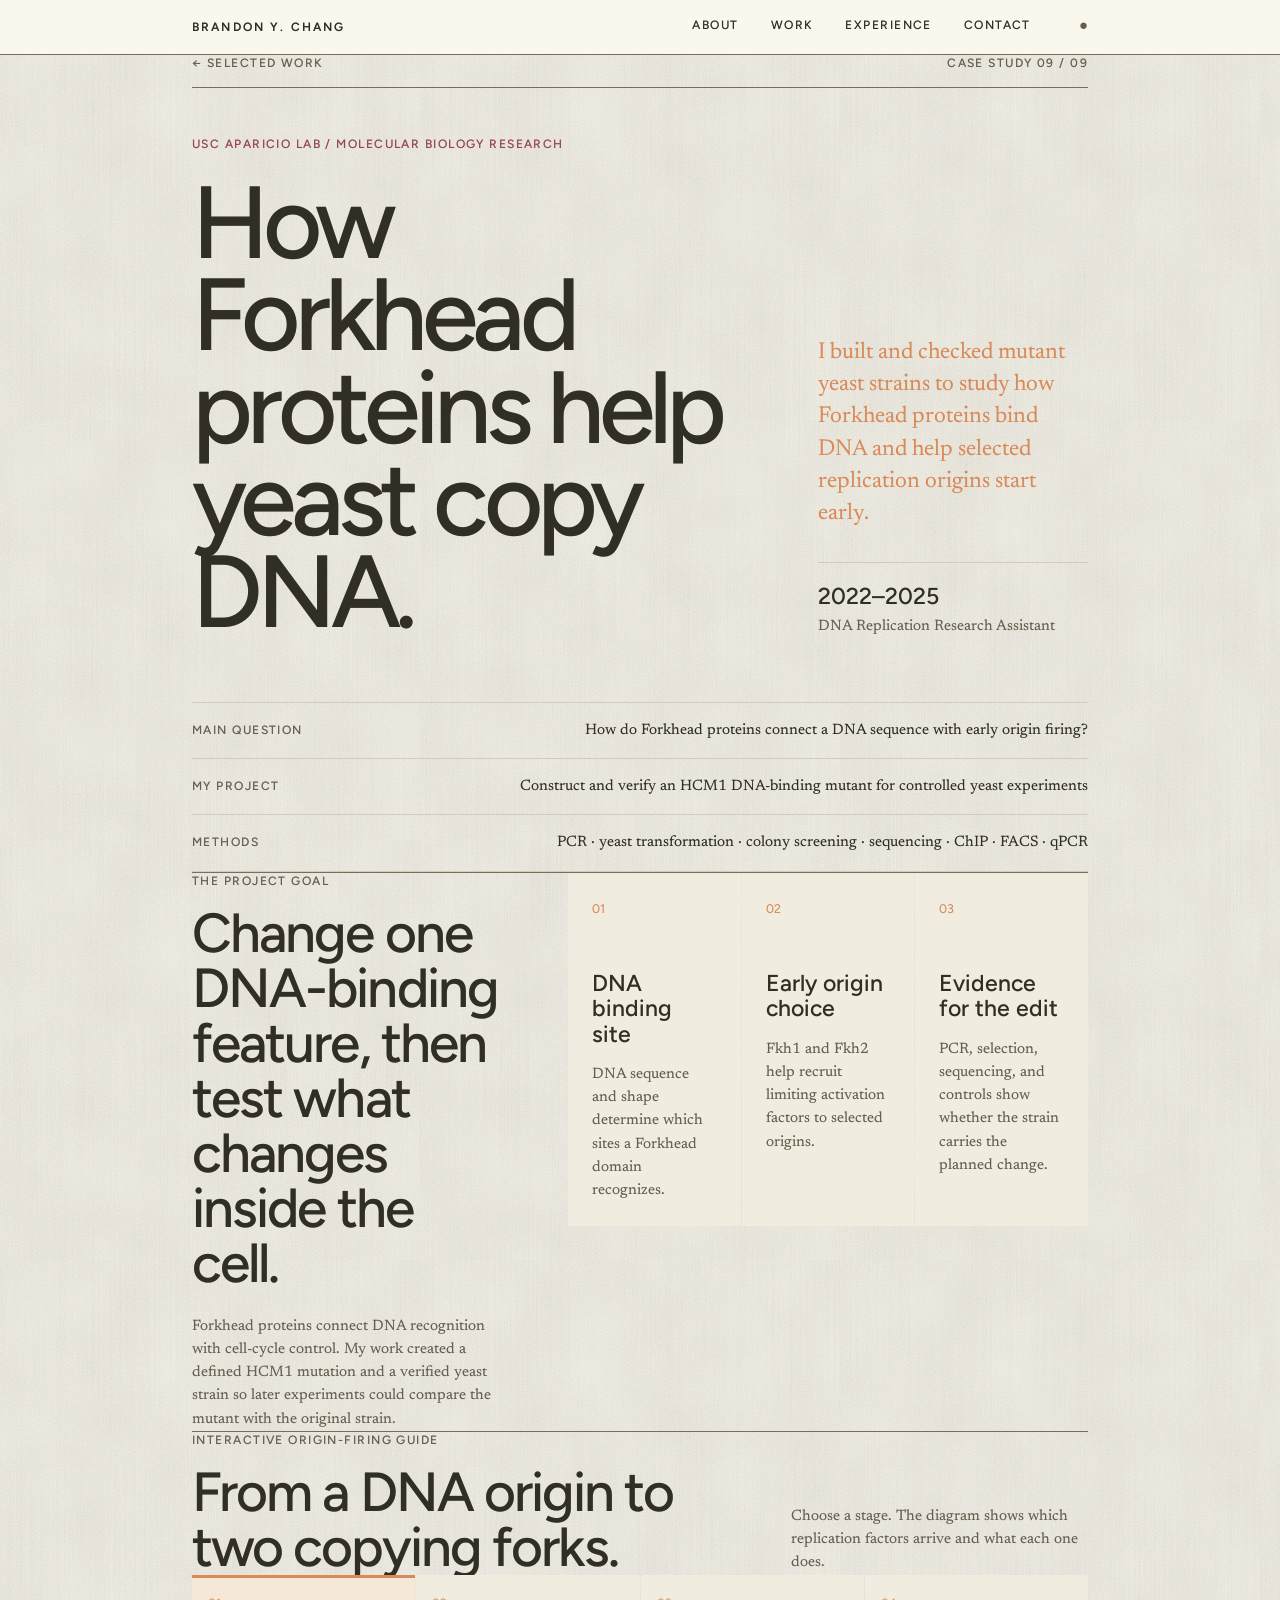
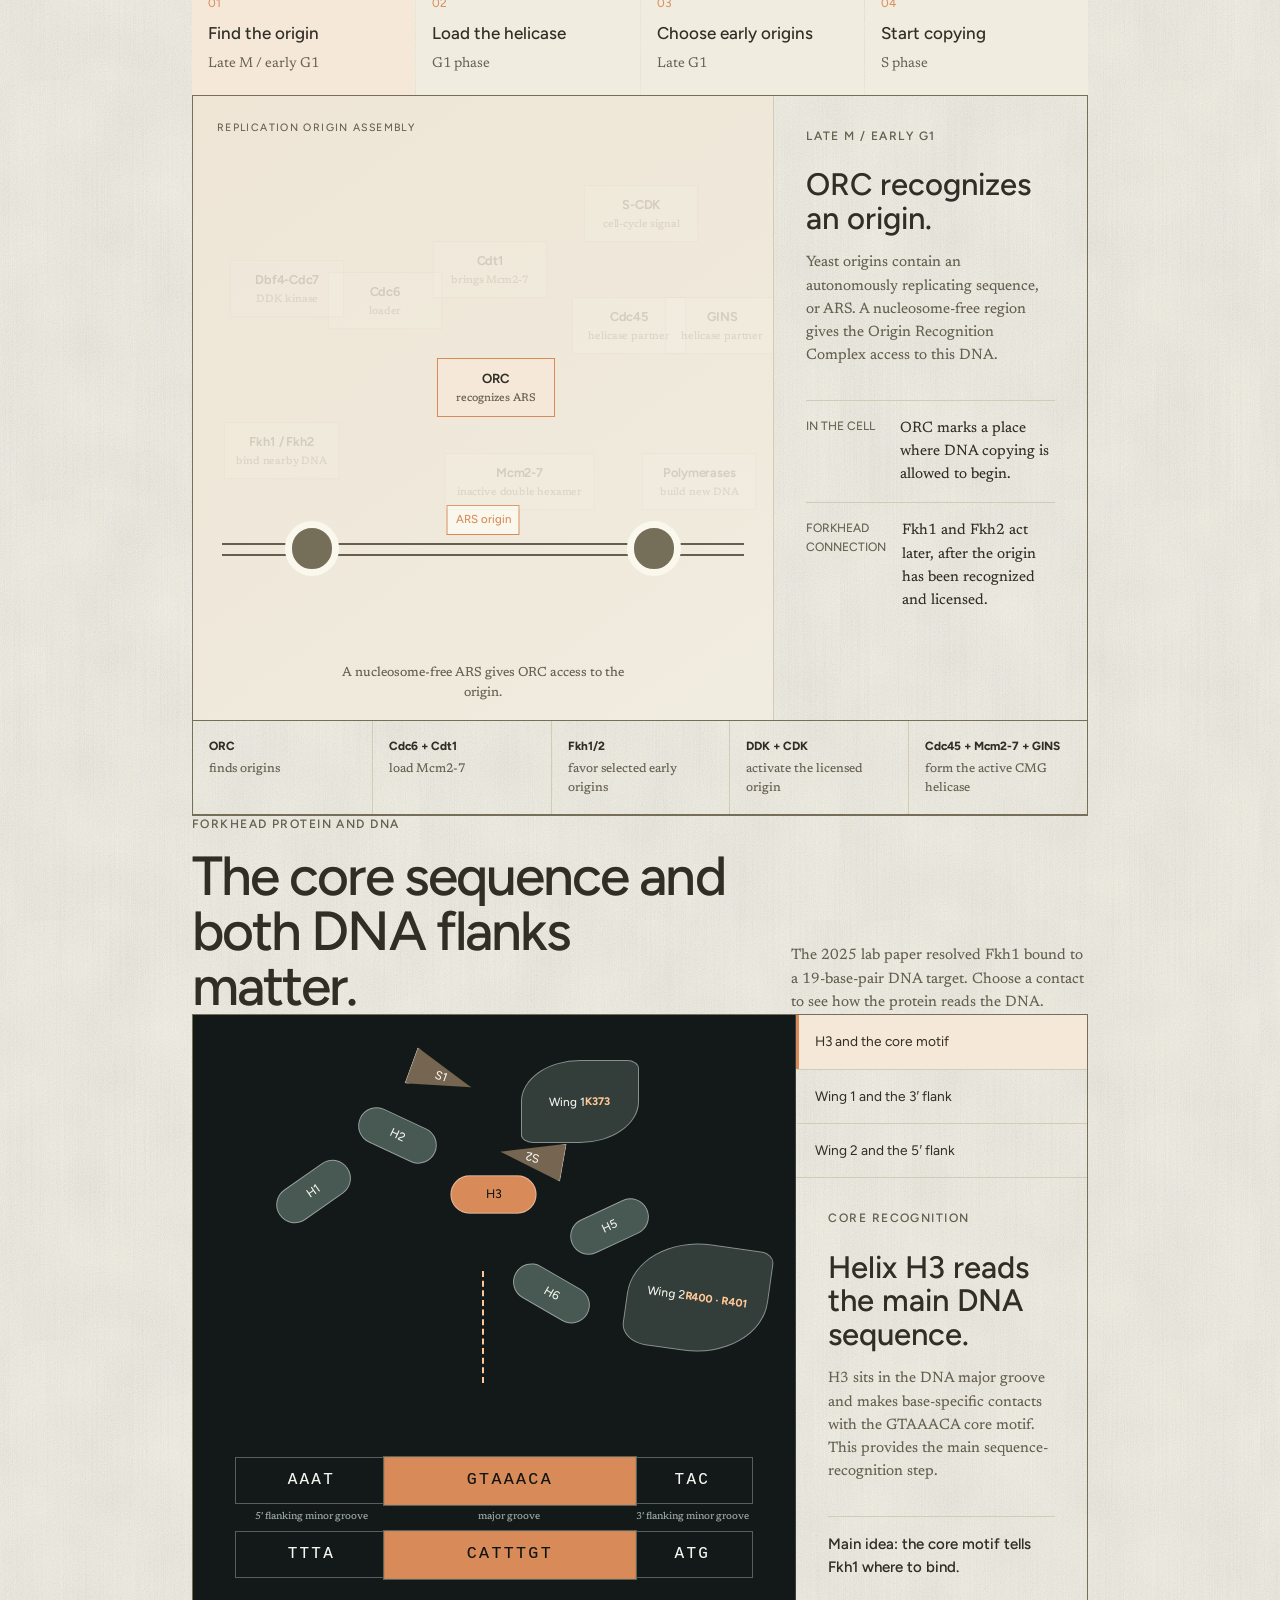
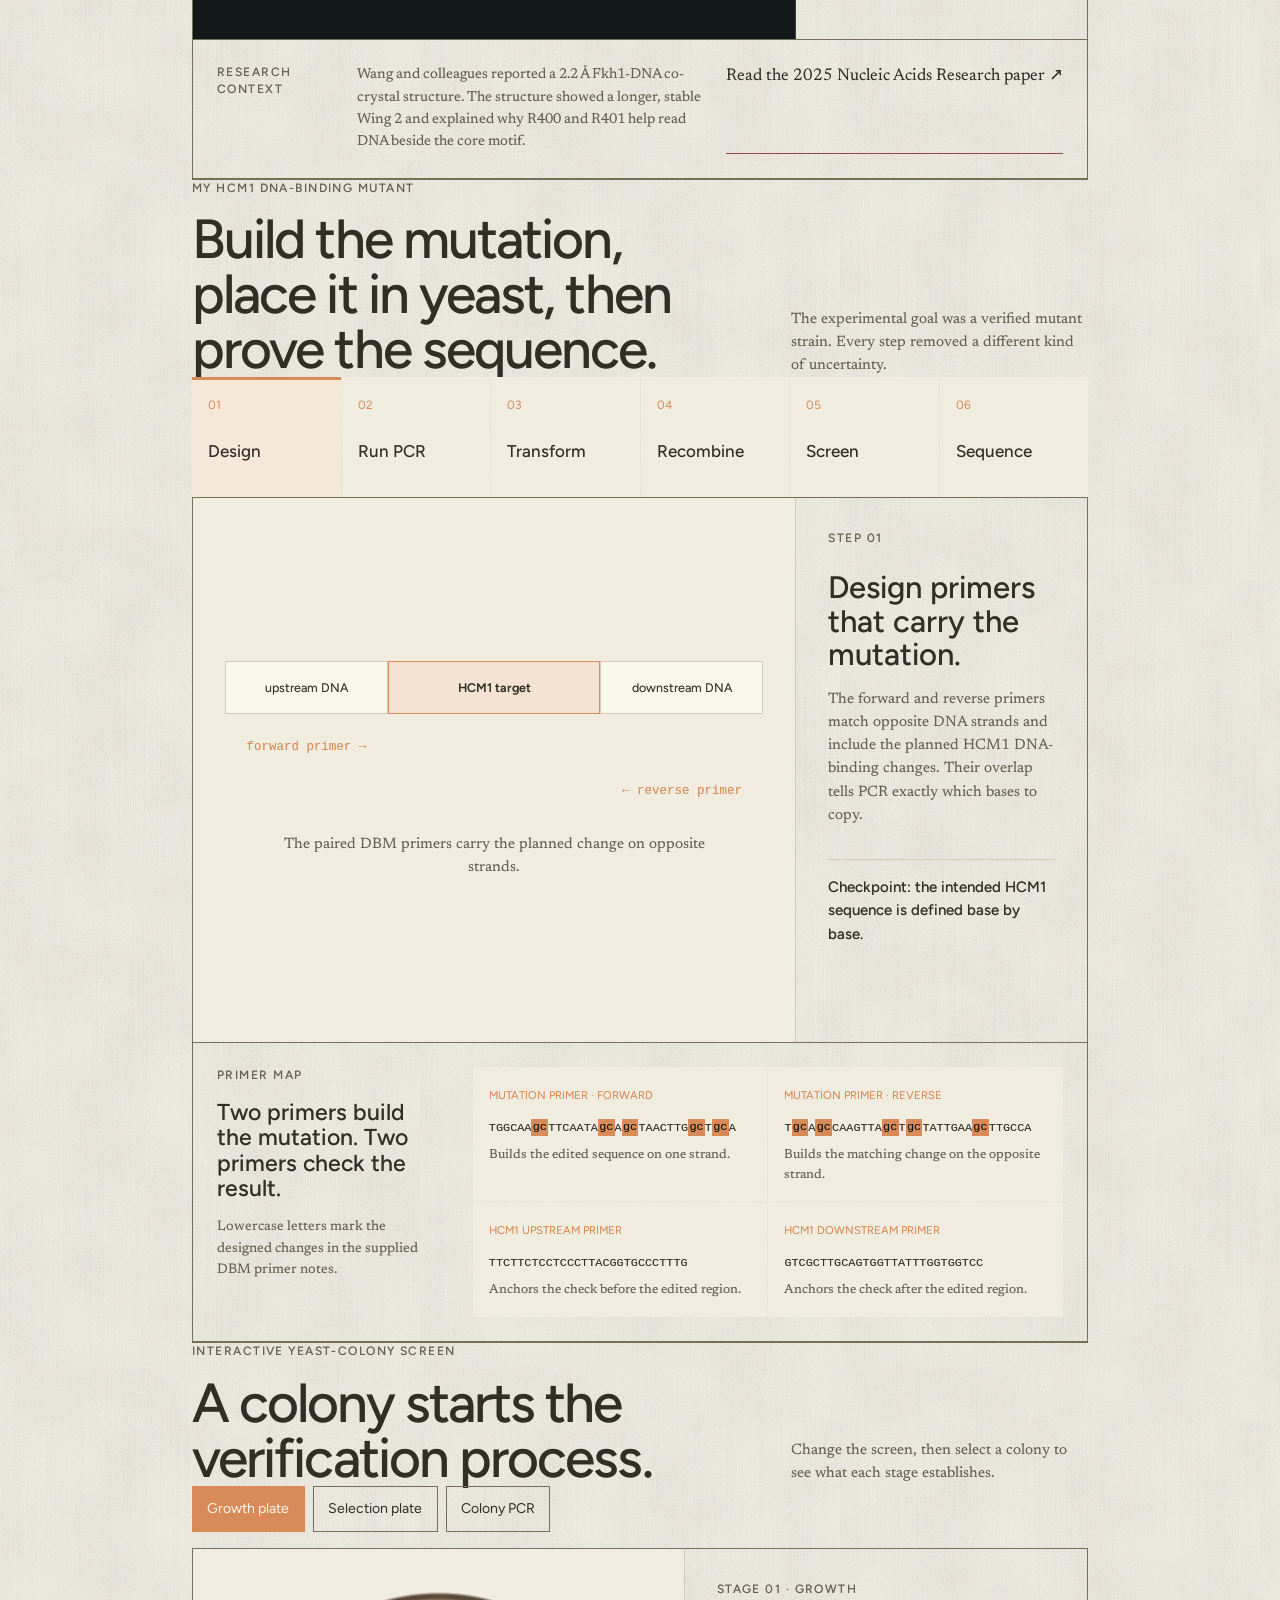
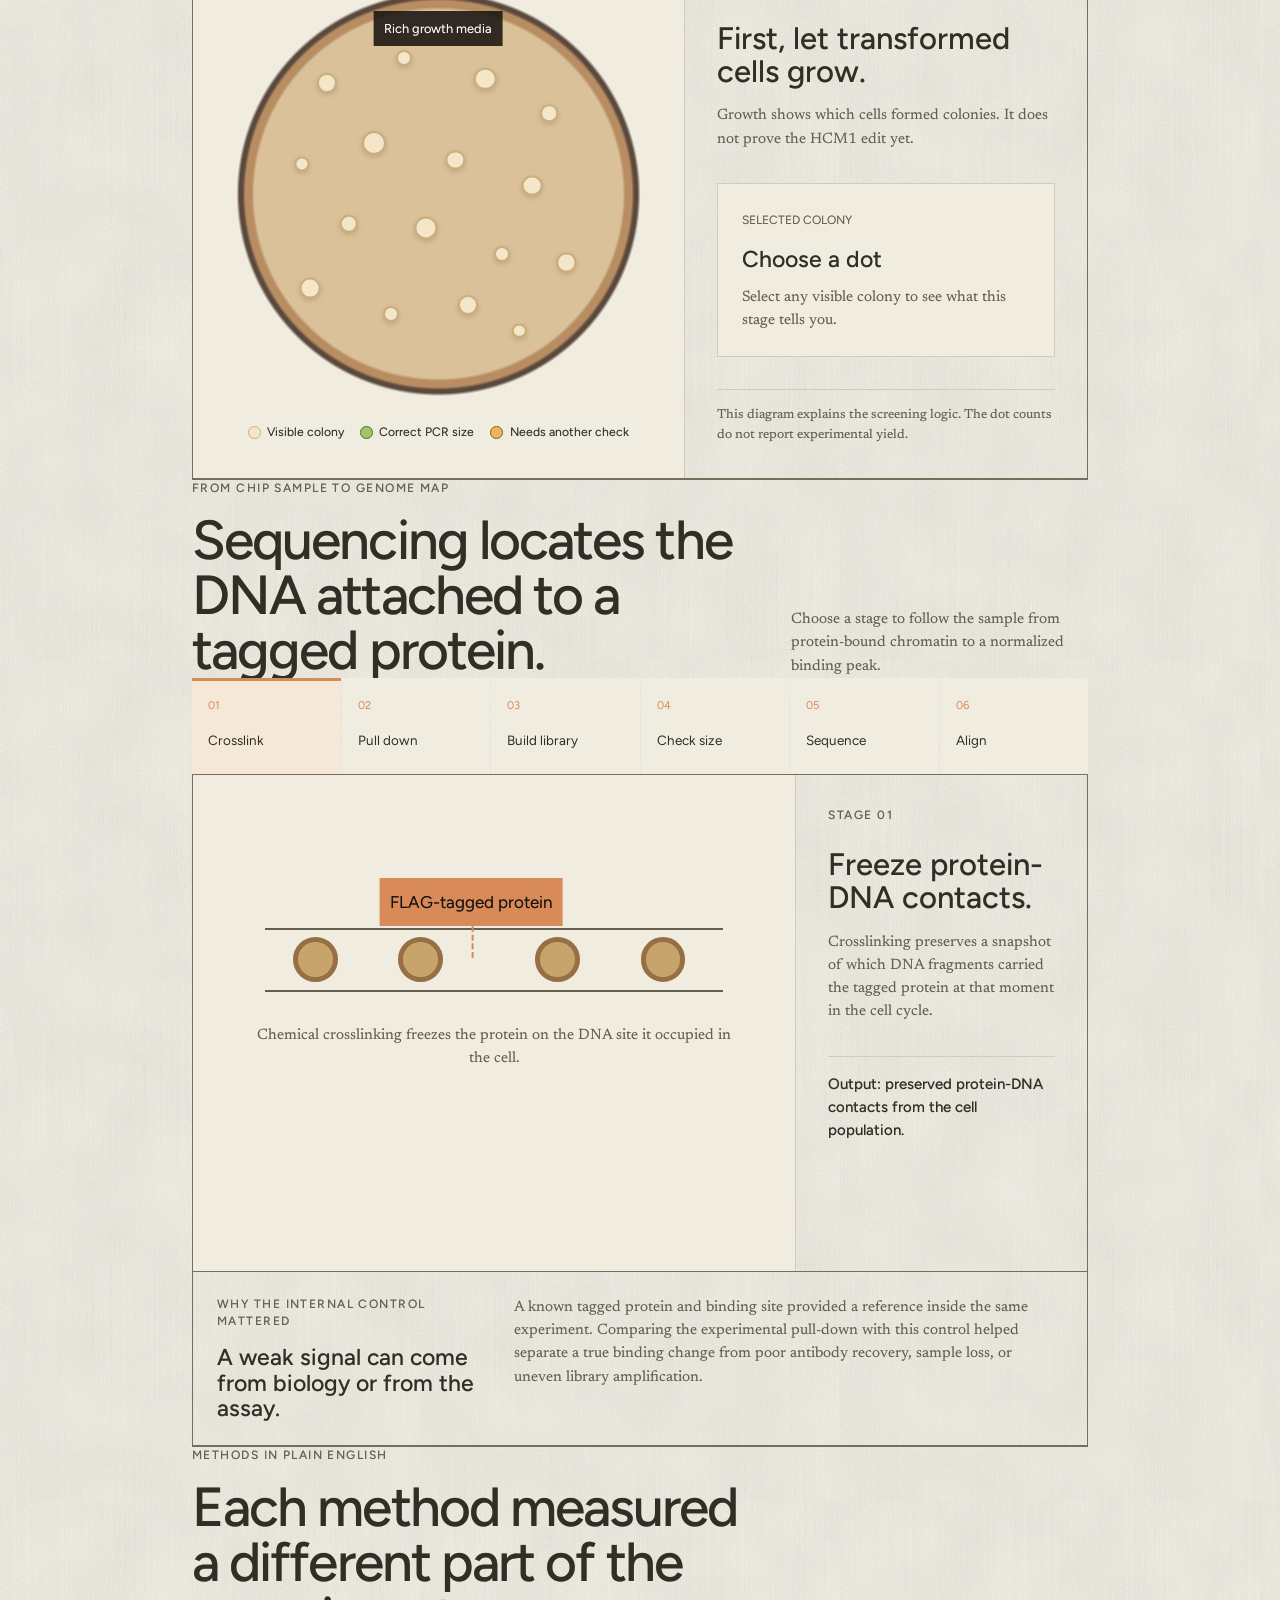
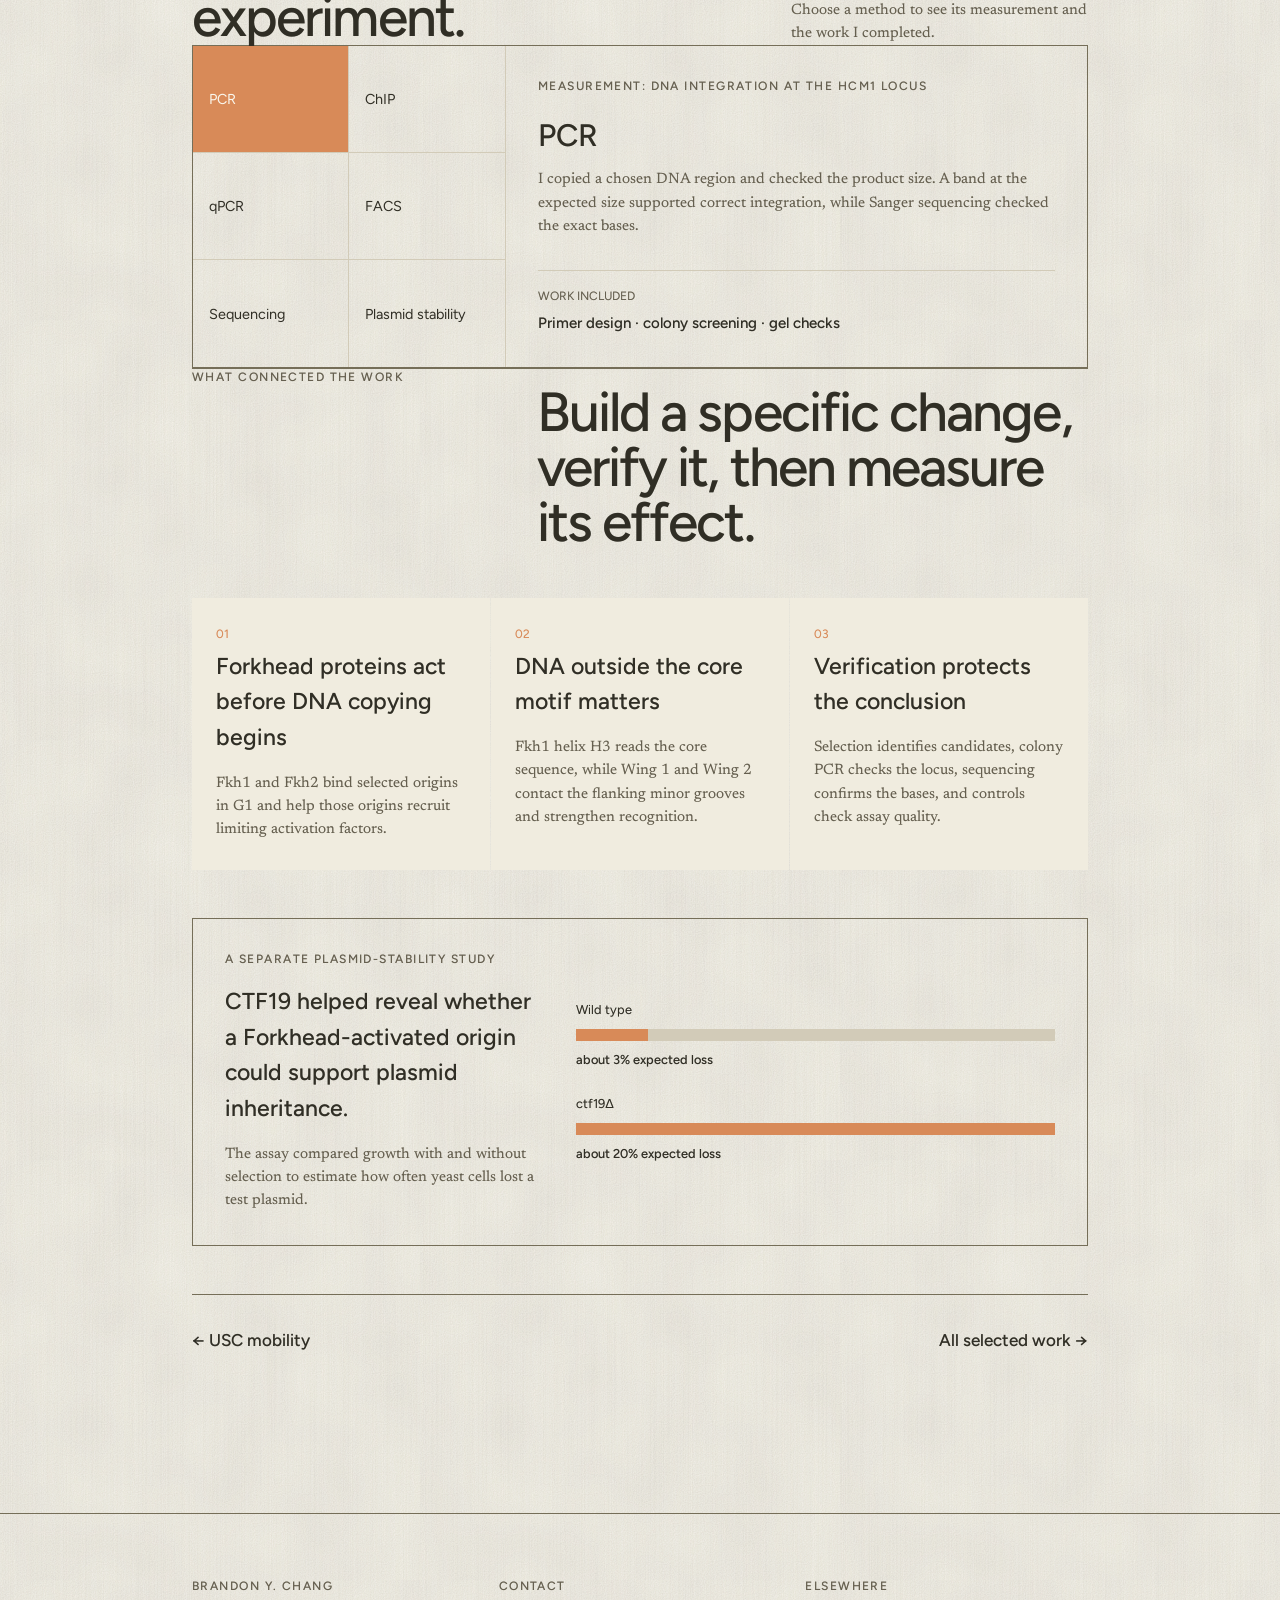
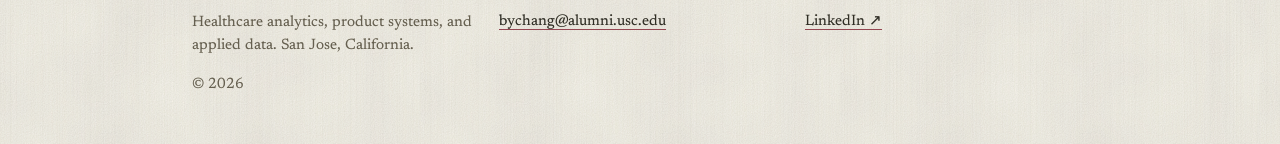
==== commit 95b6519a: "Lead with selected work and shorten the portfolio homepage" ====
--- a/aparicio-lab.html
+++ b/aparicio-lab.html
@@ -8,9 +8,8 @@
   <link rel="preconnect" href="https://fonts.googleapis.com">
   <link rel="preconnect" href="https://fonts.gstatic.com" crossorigin>
   <link href="https://fonts.googleapis.com/css2?family=Aboreto&family=Figtree:wght@400;500;600&family=Newsreader:opsz,wght@6..72,400;6..72,500&display=swap" rel="stylesheet">
-  <link rel="stylesheet" href="styles.css?v=35">
+  <link rel="stylesheet" href="styles.css?v=36">
   <script src="script.js?v=19" defer></script>
-  <script src="scenery.js?v=4" defer></script>
 </head>
 <body class="case-page aparicio-case"><div class="shell">
   <header class="masthead-bar"><div class="page"><div class="bar">
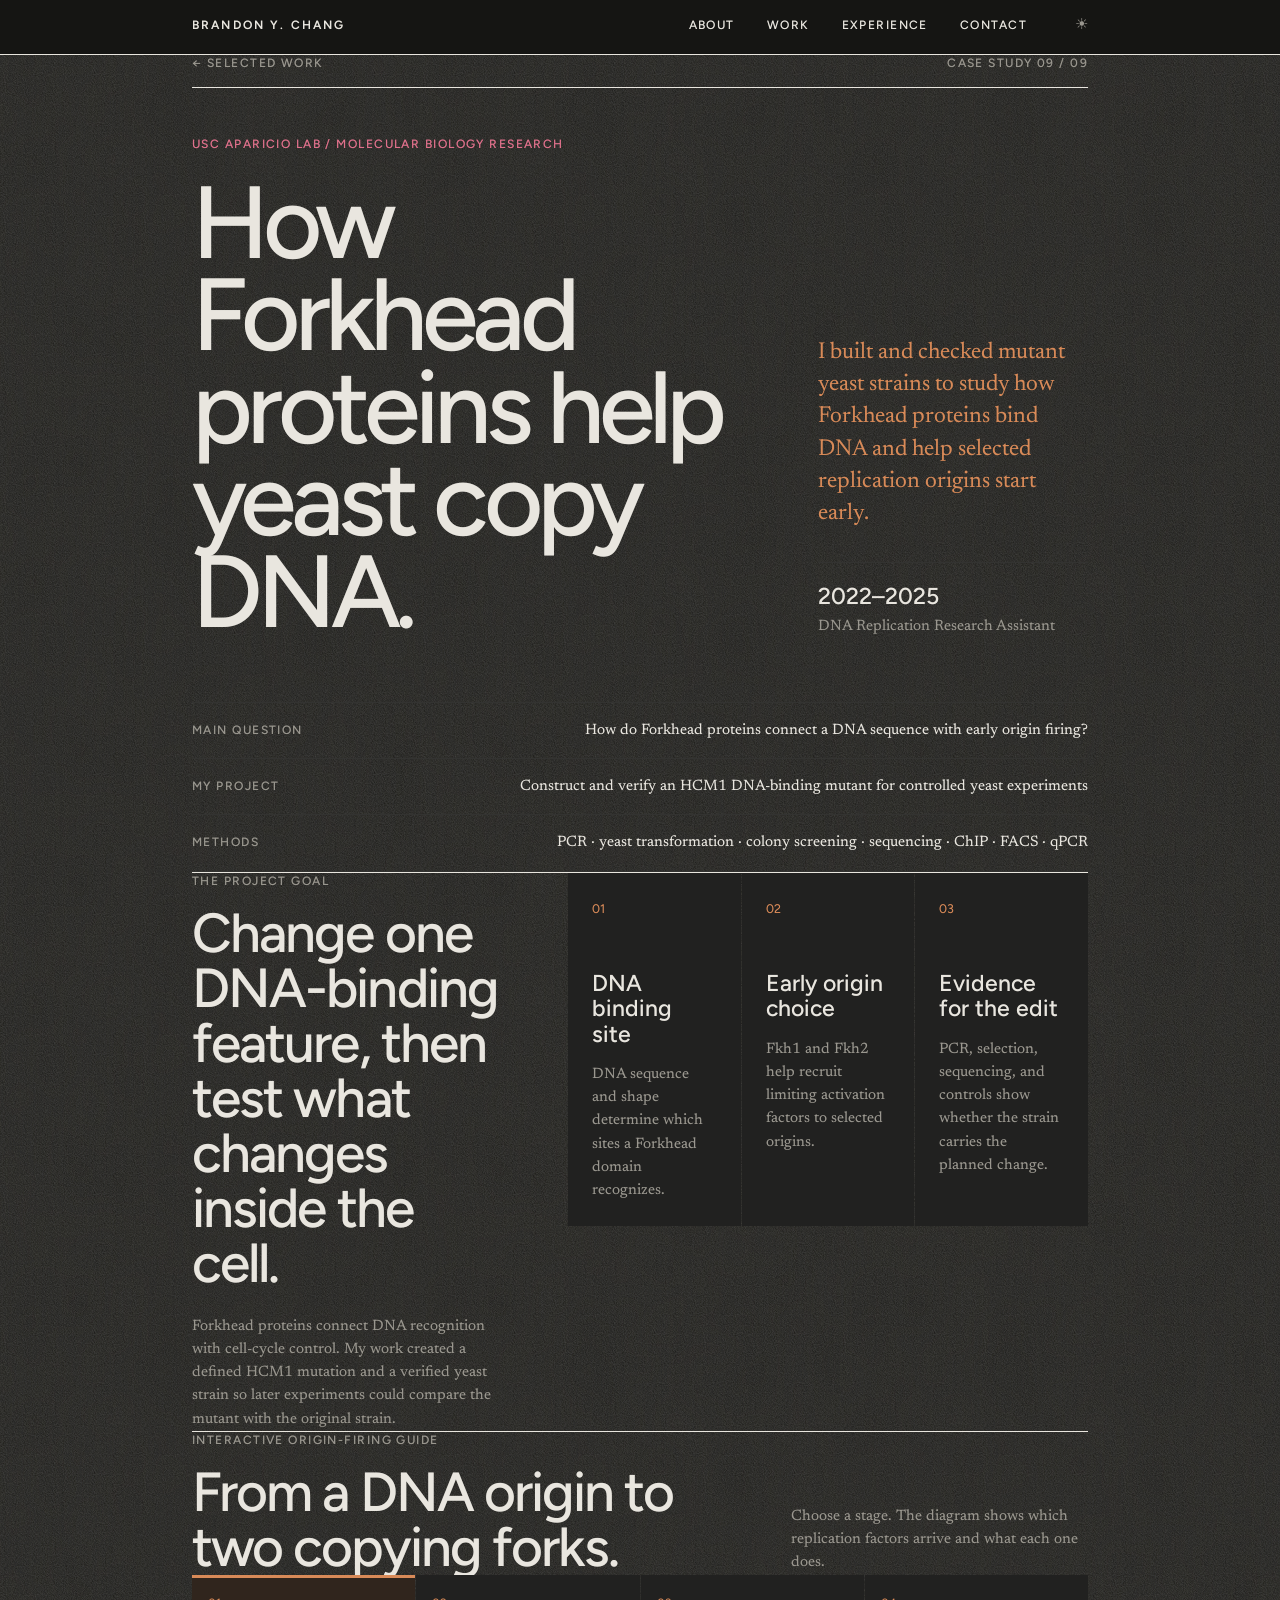
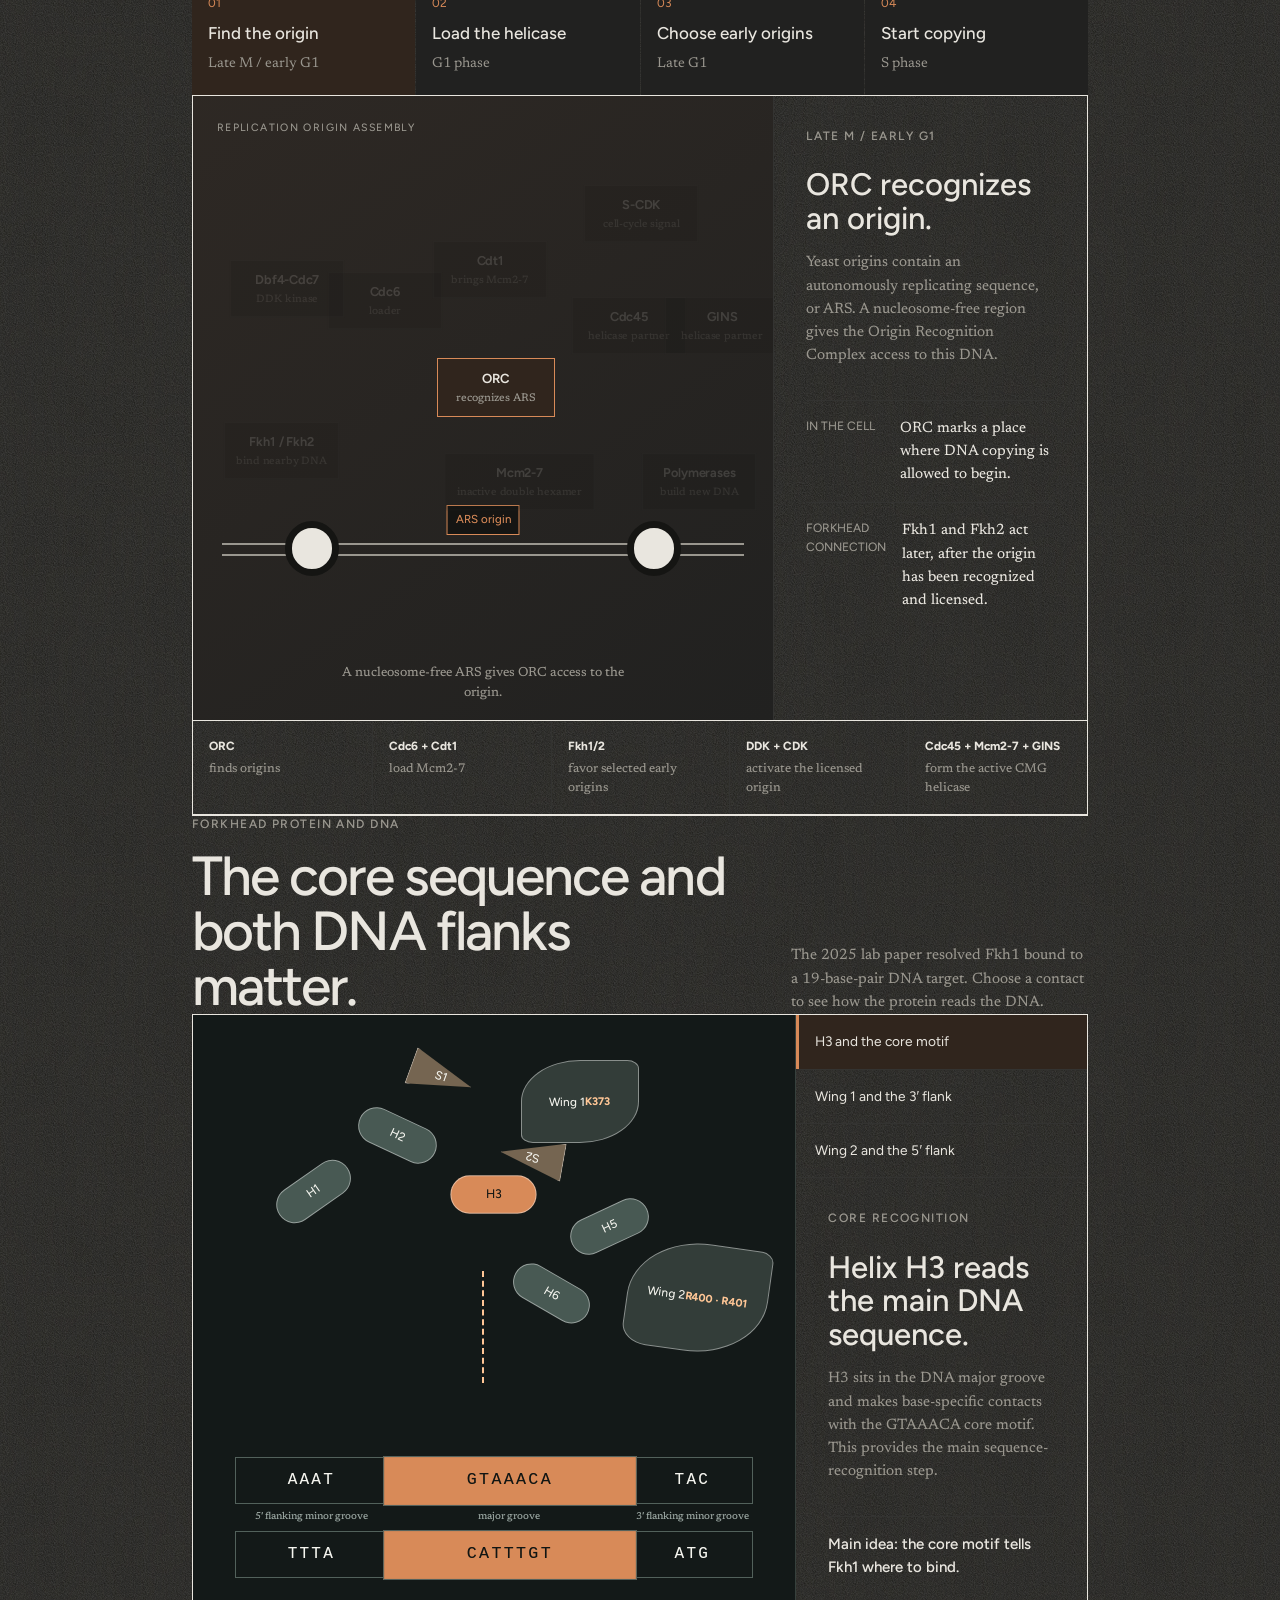
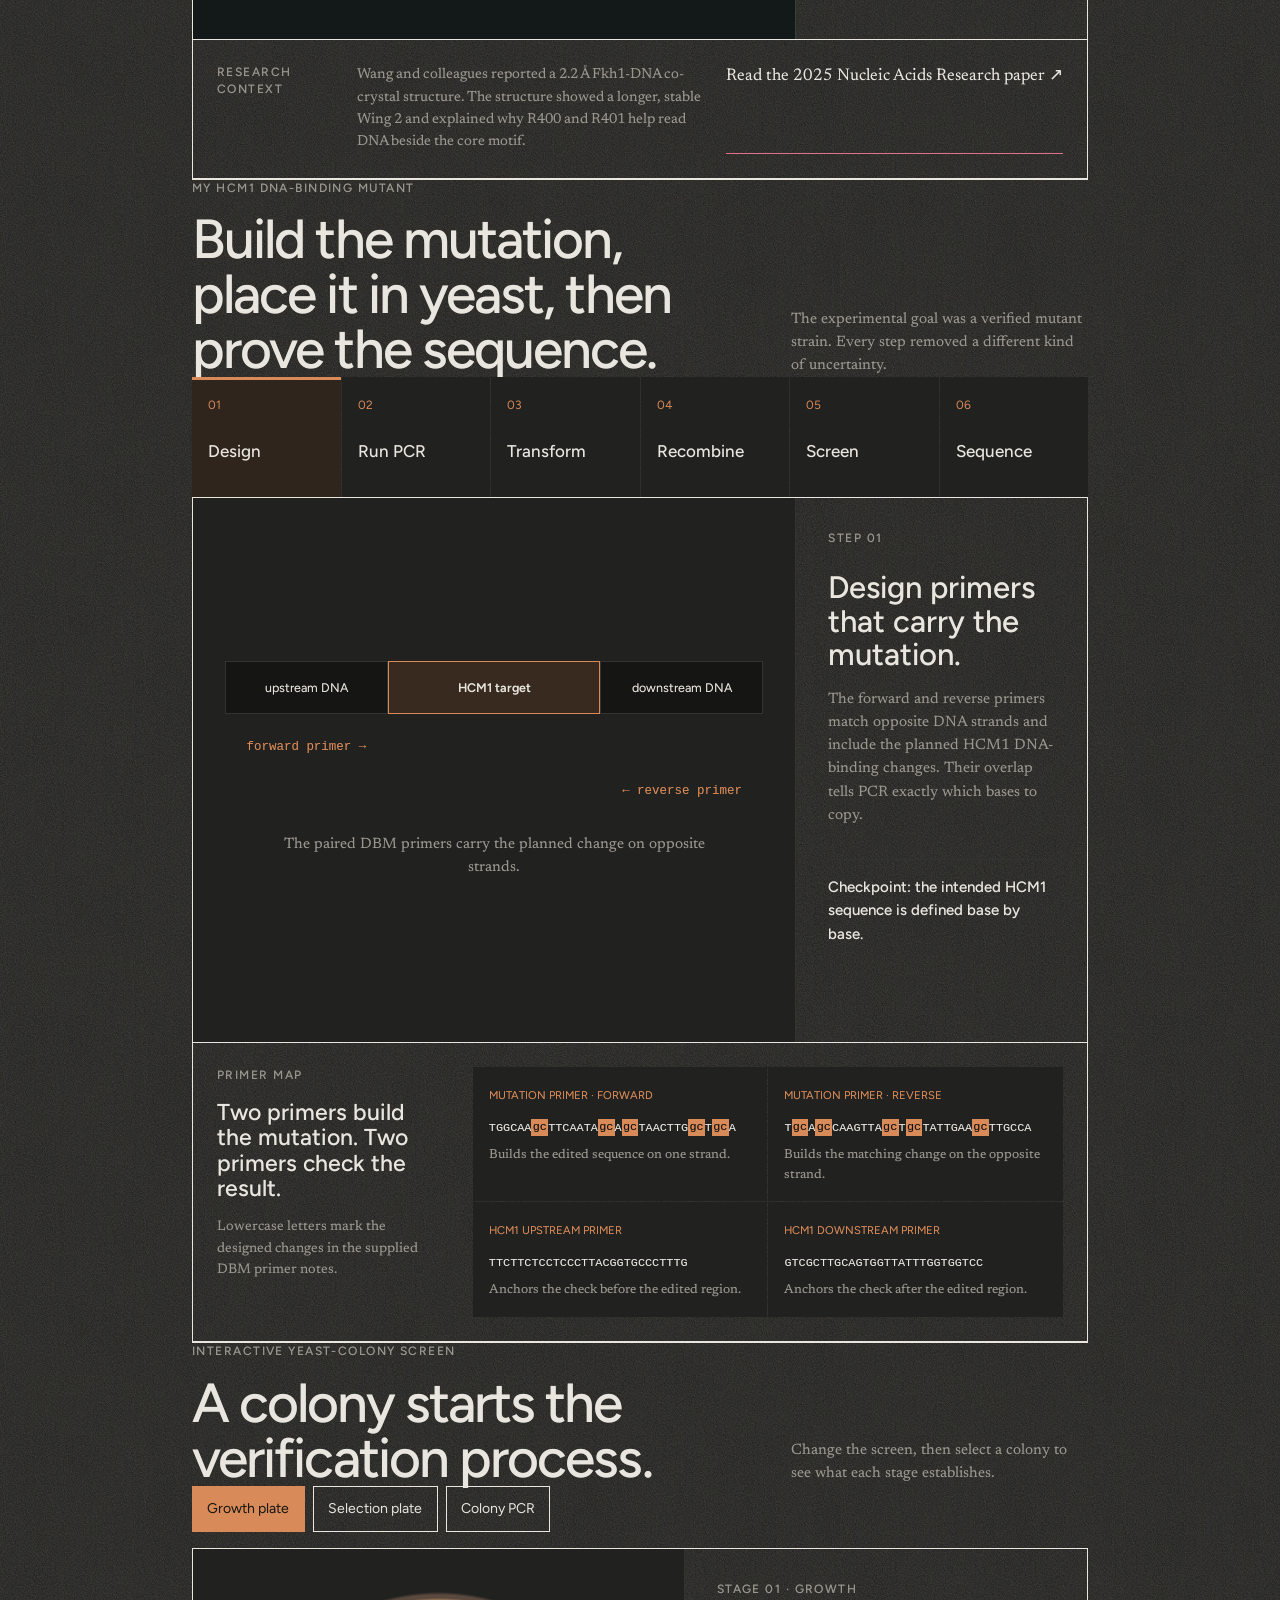
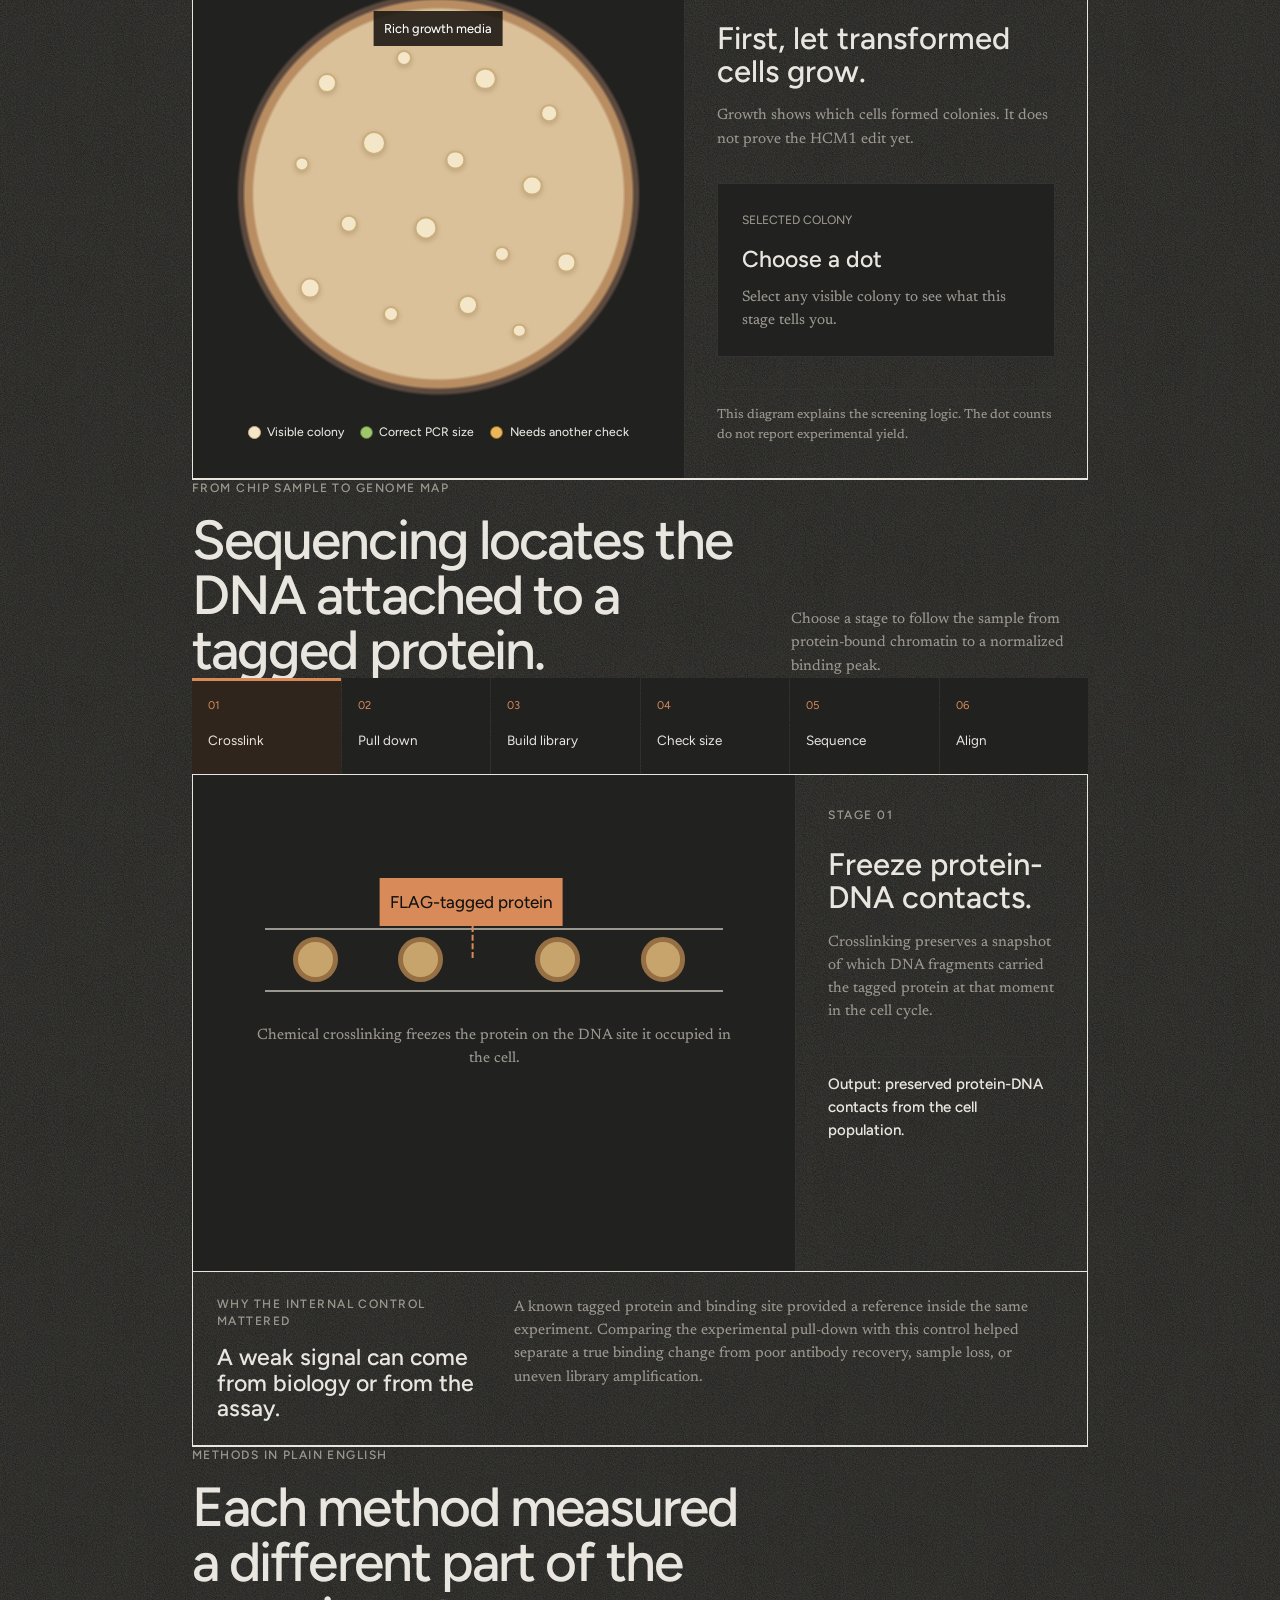
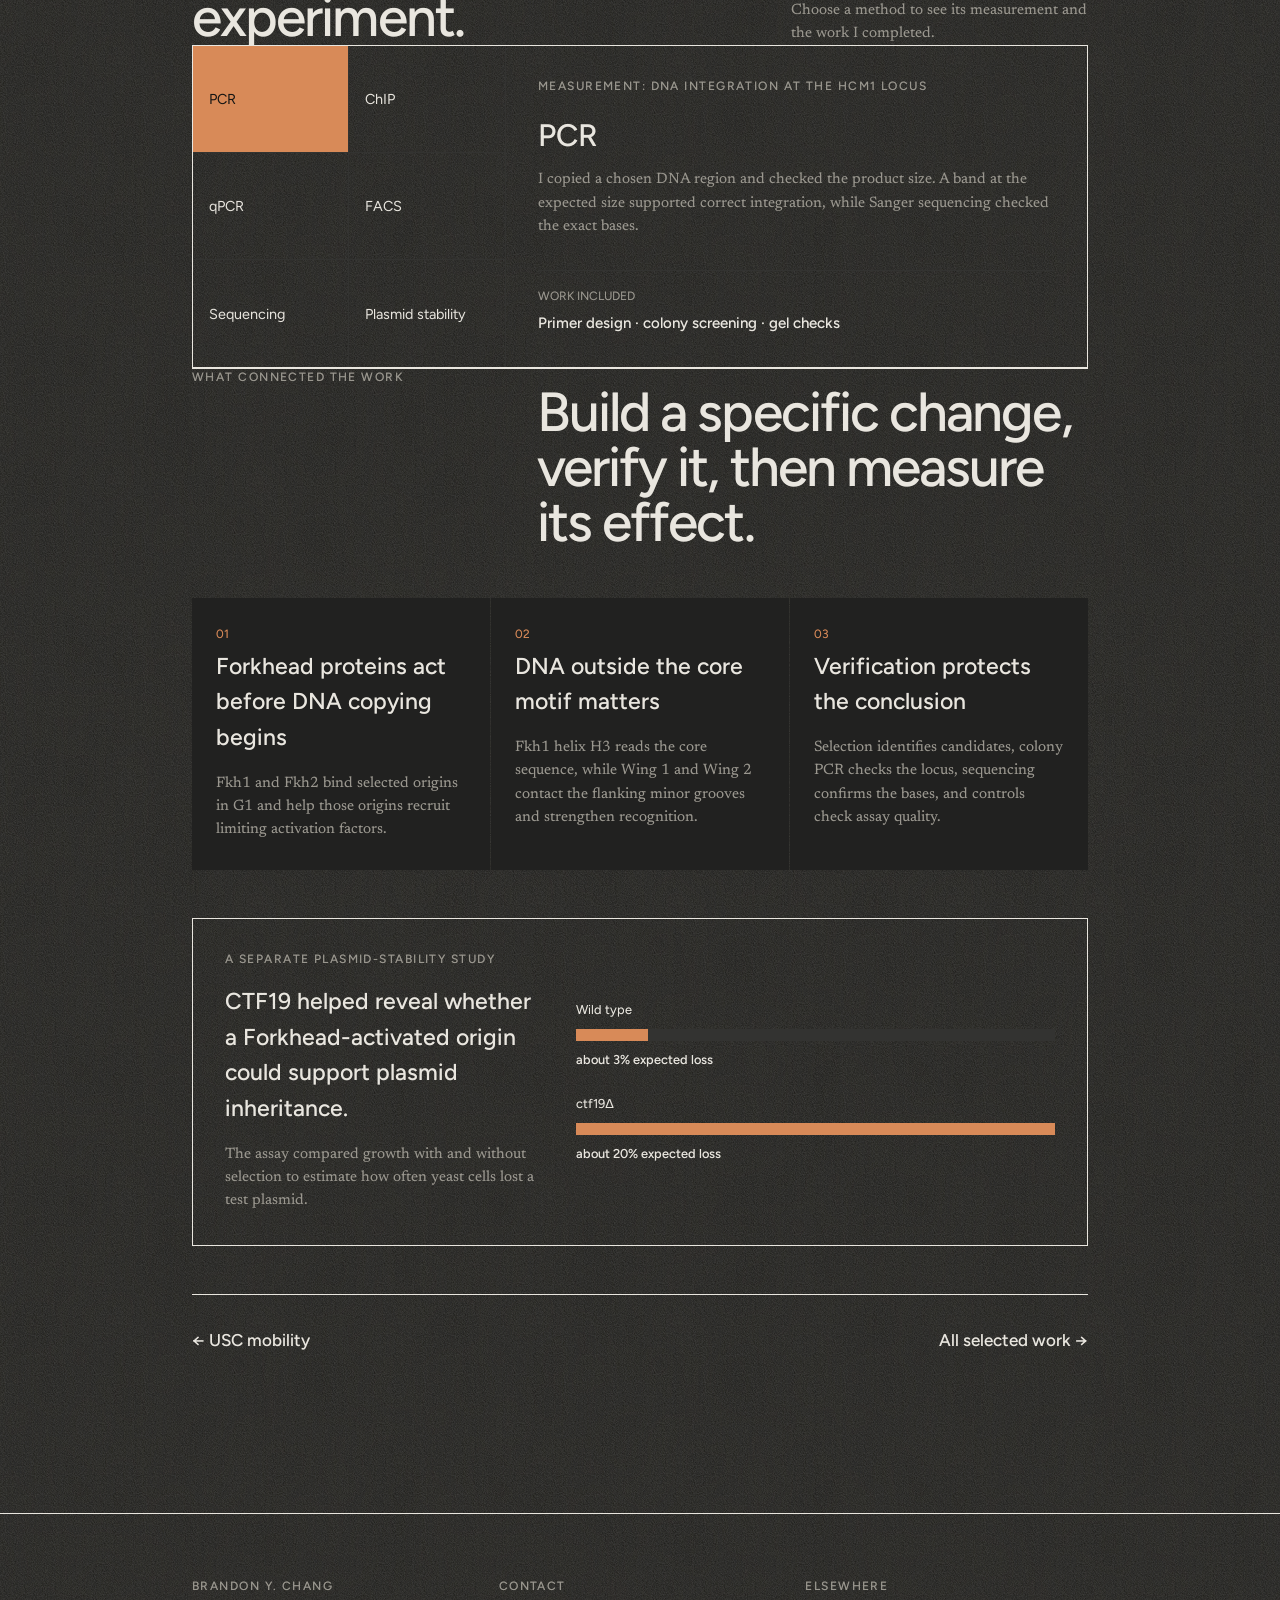
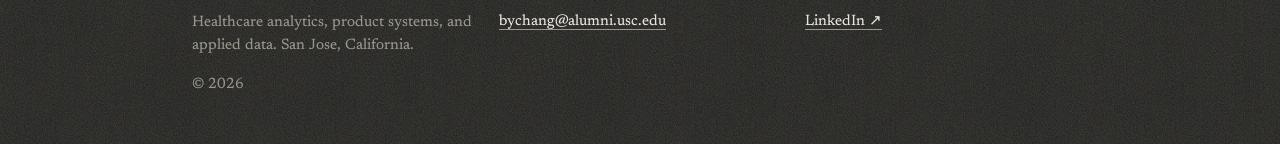
==== commit b1e7919b: "Restore the November 23 Tableau and HSG portfolio version" ====
--- a/aparicio-lab.html
+++ b/aparicio-lab.html
@@ -1,5 +1,5 @@
 <!doctype html>
-<html lang="en" data-theme="light">
+<html lang="en" data-theme="dark">
 <head>
   <meta charset="utf-8">
   <meta name="viewport" content="width=device-width, initial-scale=1">
@@ -8,7 +8,7 @@
   <link rel="preconnect" href="https://fonts.googleapis.com">
   <link rel="preconnect" href="https://fonts.gstatic.com" crossorigin>
   <link href="https://fonts.googleapis.com/css2?family=Aboreto&family=Figtree:wght@400;500;600&family=Newsreader:opsz,wght@6..72,400;6..72,500&display=swap" rel="stylesheet">
-  <link rel="stylesheet" href="styles.css?v=36">
+  <link rel="stylesheet" href="styles.css?v=19">
   <script src="script.js?v=19" defer></script>
 </head>
 <body class="case-page aparicio-case"><div class="shell">
--- a/styles.css
+++ b/styles.css
@@ -4652,54 +4652,3 @@
   .parking-case .xposition-feature-grid { grid-template-columns: minmax(0, 1fr); }
   .parking-case .route-controls fieldset { min-width: 0; }
 }
-
-/* Paper and ink shared by the farm and its case studies. */
-:root[data-theme="light"] {
-  --paper: #faf7ed;
-  --paper-sunk: #f0ecdf;
-  --ink: #302e25;
-  --ink-muted: #655f4f;
-  --rule: #d2cbb8;
-  --rule-strong: #756e58;
-  --green: #52673b;
-  --carmine: #944651;
-}
-:root[data-theme="dark"] {
-  --paper: #232820;
-  --paper-sunk: #30372b;
-  --ink: #f3efdf;
-  --ink-muted: #c2c4ae;
-  --rule: #525747;
-  --rule-strong: #a7ab95;
-}
-.bar { align-items: center; }
-
-
-.wordmark .scenery-mark { display: inline-block; width: 2.4rem; height: 1.8rem; vertical-align: middle; margin-right: .5rem; color: var(--ink-muted); }
-[data-farm] { position: relative; isolation: isolate; }
-.farm-landscape { width: 100%; aspect-ratio: 3.25; overflow: hidden; background: linear-gradient(#d8e4df, #f2e4ca 62%, #c5c398); }
-[data-farm="storybook"] { background: linear-gradient(#e1ded6, #f3dcc3 64%, #c6c098); }
-[data-farm="evening"] { background: linear-gradient(#acaec4, #e5c3b8 66%, #aba890); }
-[data-farm]::before, .pasture-canvas { position: absolute; inset: 0; display: block; width: 100%; height: 100%; pointer-events: none; }
-[data-farm]::before { content: ""; background: var(--still) center / cover no-repeat; }
-[data-farm="intro"] { --still: url("assets/pasture/intro.webp"); aspect-ratio: 2.75; }
-[data-farm="morning"] { --still: url("assets/pasture/morning.webp"); }
-[data-farm="storybook"] { --still: url("assets/pasture/storybook.webp"); }
-[data-farm="evening"] { --still: url("assets/pasture/evening.webp"); }
-.pasture-ready::before { visibility: hidden; }
-.colophon:has(.farm-landscape) { padding-top: 0; border-top: 0; margin-top: 0; }
-.colophon > .farm-landscape + .page { padding-top: var(--u8); }
-.scenery-toggle { display: block; margin: 1rem 0 0 auto; padding: .5rem 0; color: var(--ink-muted); font: .8rem/1.4 var(--font-grotesk); text-decoration: underline; text-underline-offset: .25em; }
-.scenery-toggle[hidden] { display: none; }
-@media (max-width: 659px) {
-  .farm-landscape { aspect-ratio: 1.94; }
-  [data-farm="morning"] { --still: url("assets/pasture/morning-mobile.webp"); }
-  [data-farm="storybook"] { --still: url("assets/pasture/storybook-mobile.webp"); }
-  [data-farm="evening"] { --still: url("assets/pasture/evening-mobile.webp"); }
-}
-@media (max-width: 530px) {
-  .bar { gap: .75rem; }
-  .bar .theme-toggle { margin-right: 0; min-width: 24px; }
-  .wordmark .scenery-mark { width: 2.1rem; }
-}
-@media (prefers-reduced-motion: reduce) { .scenery-toggle { display: none; } }
